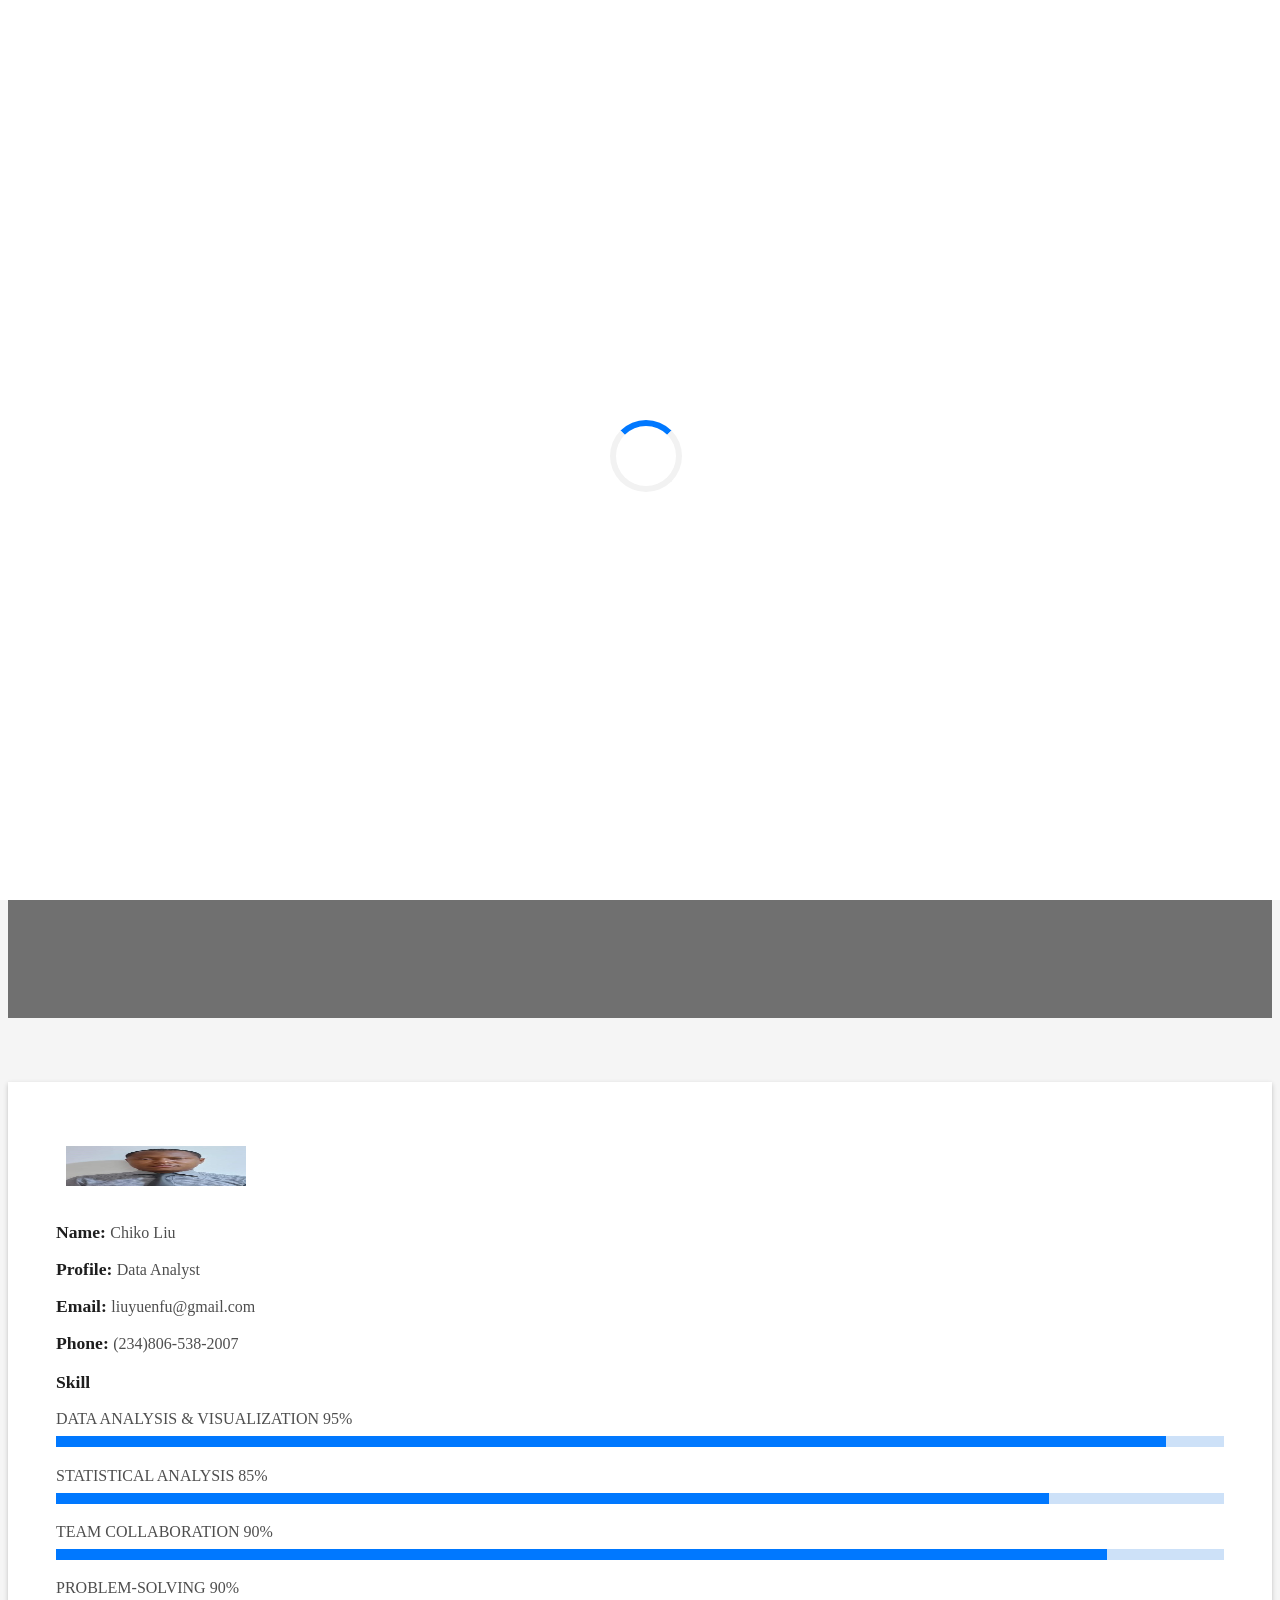
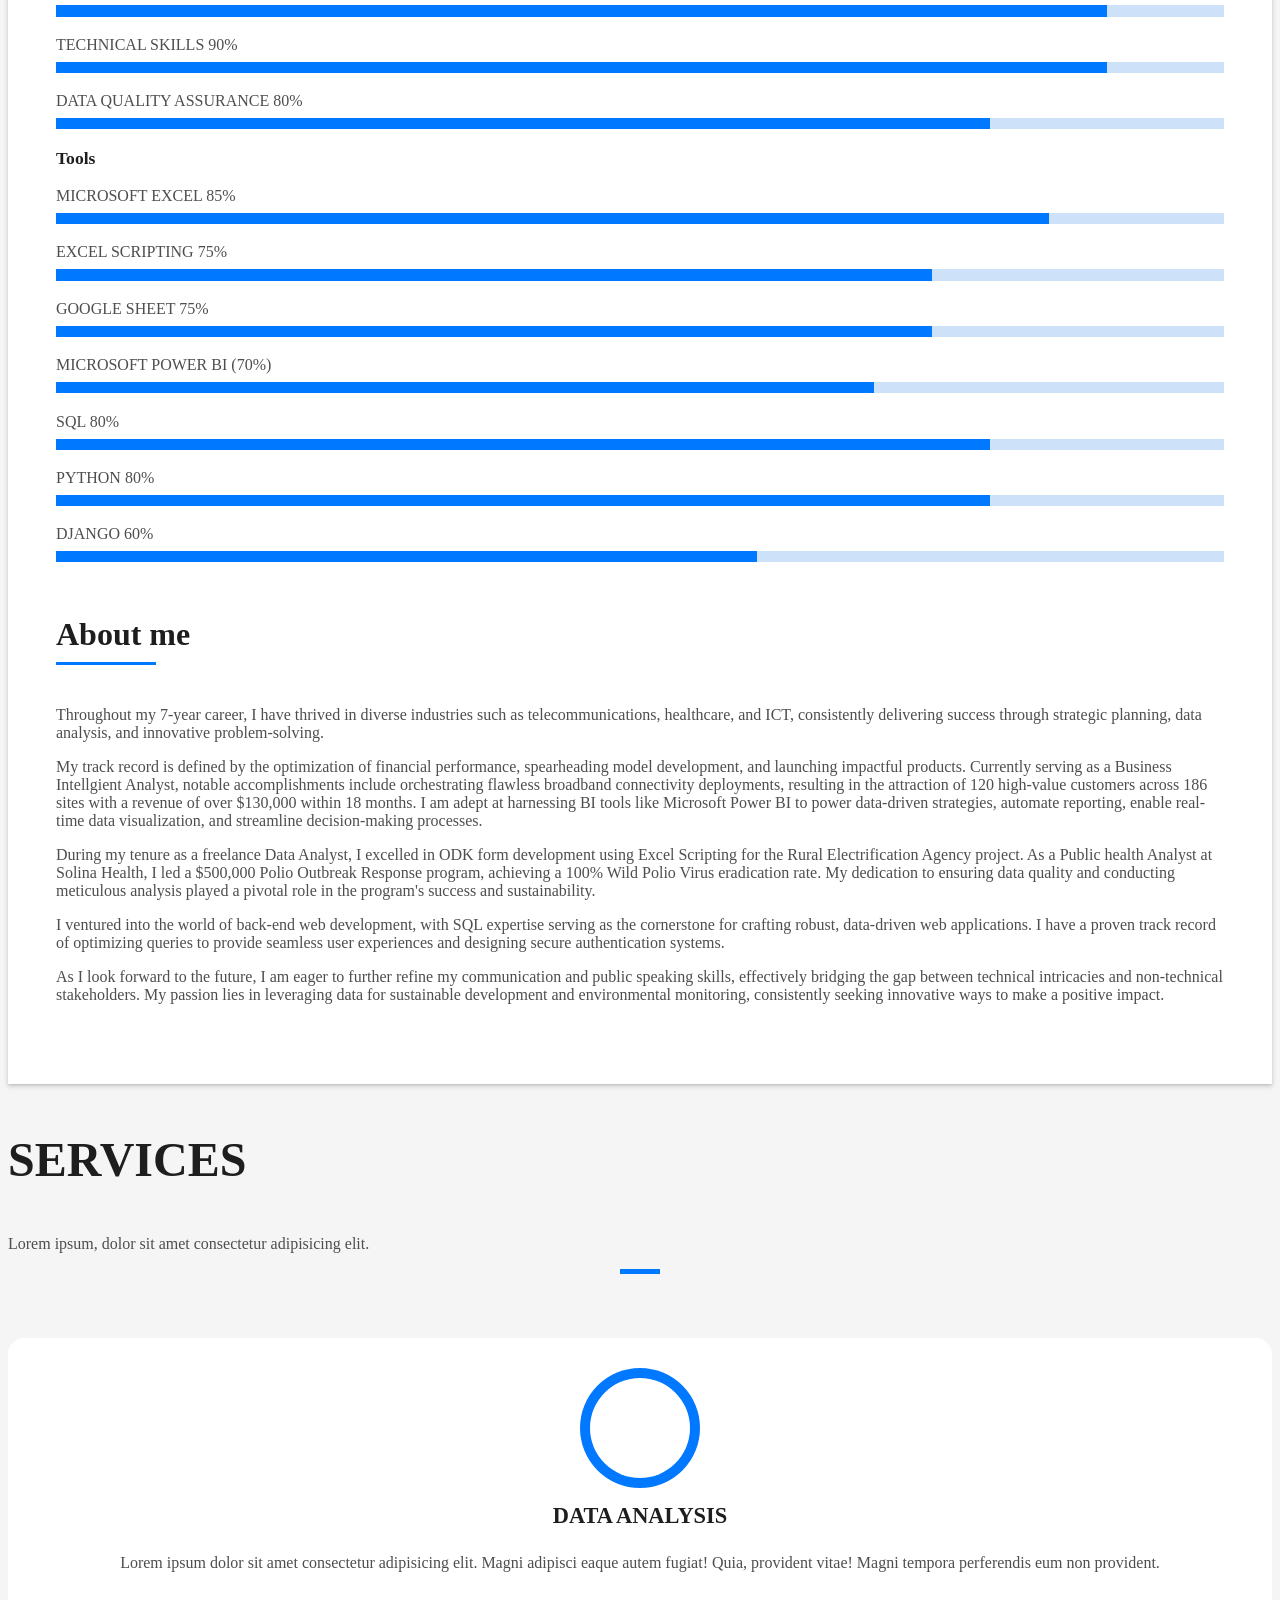
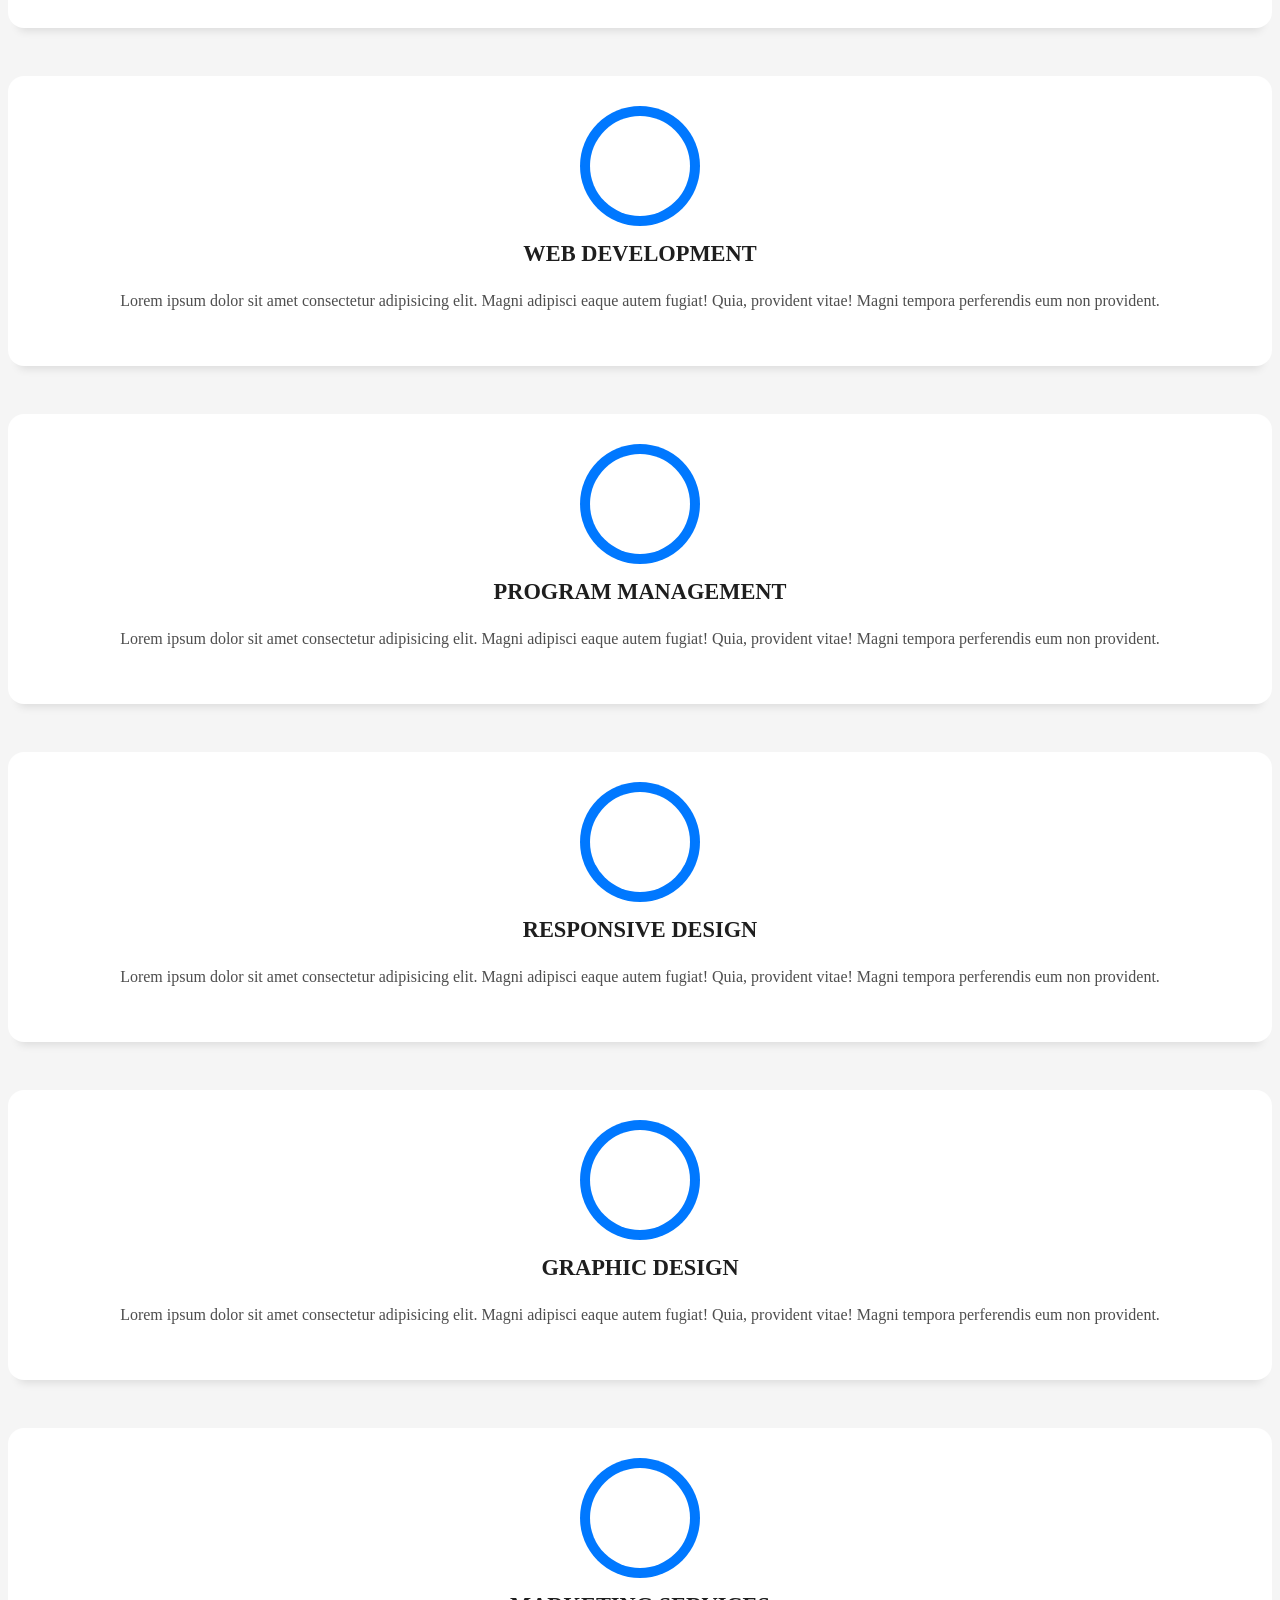
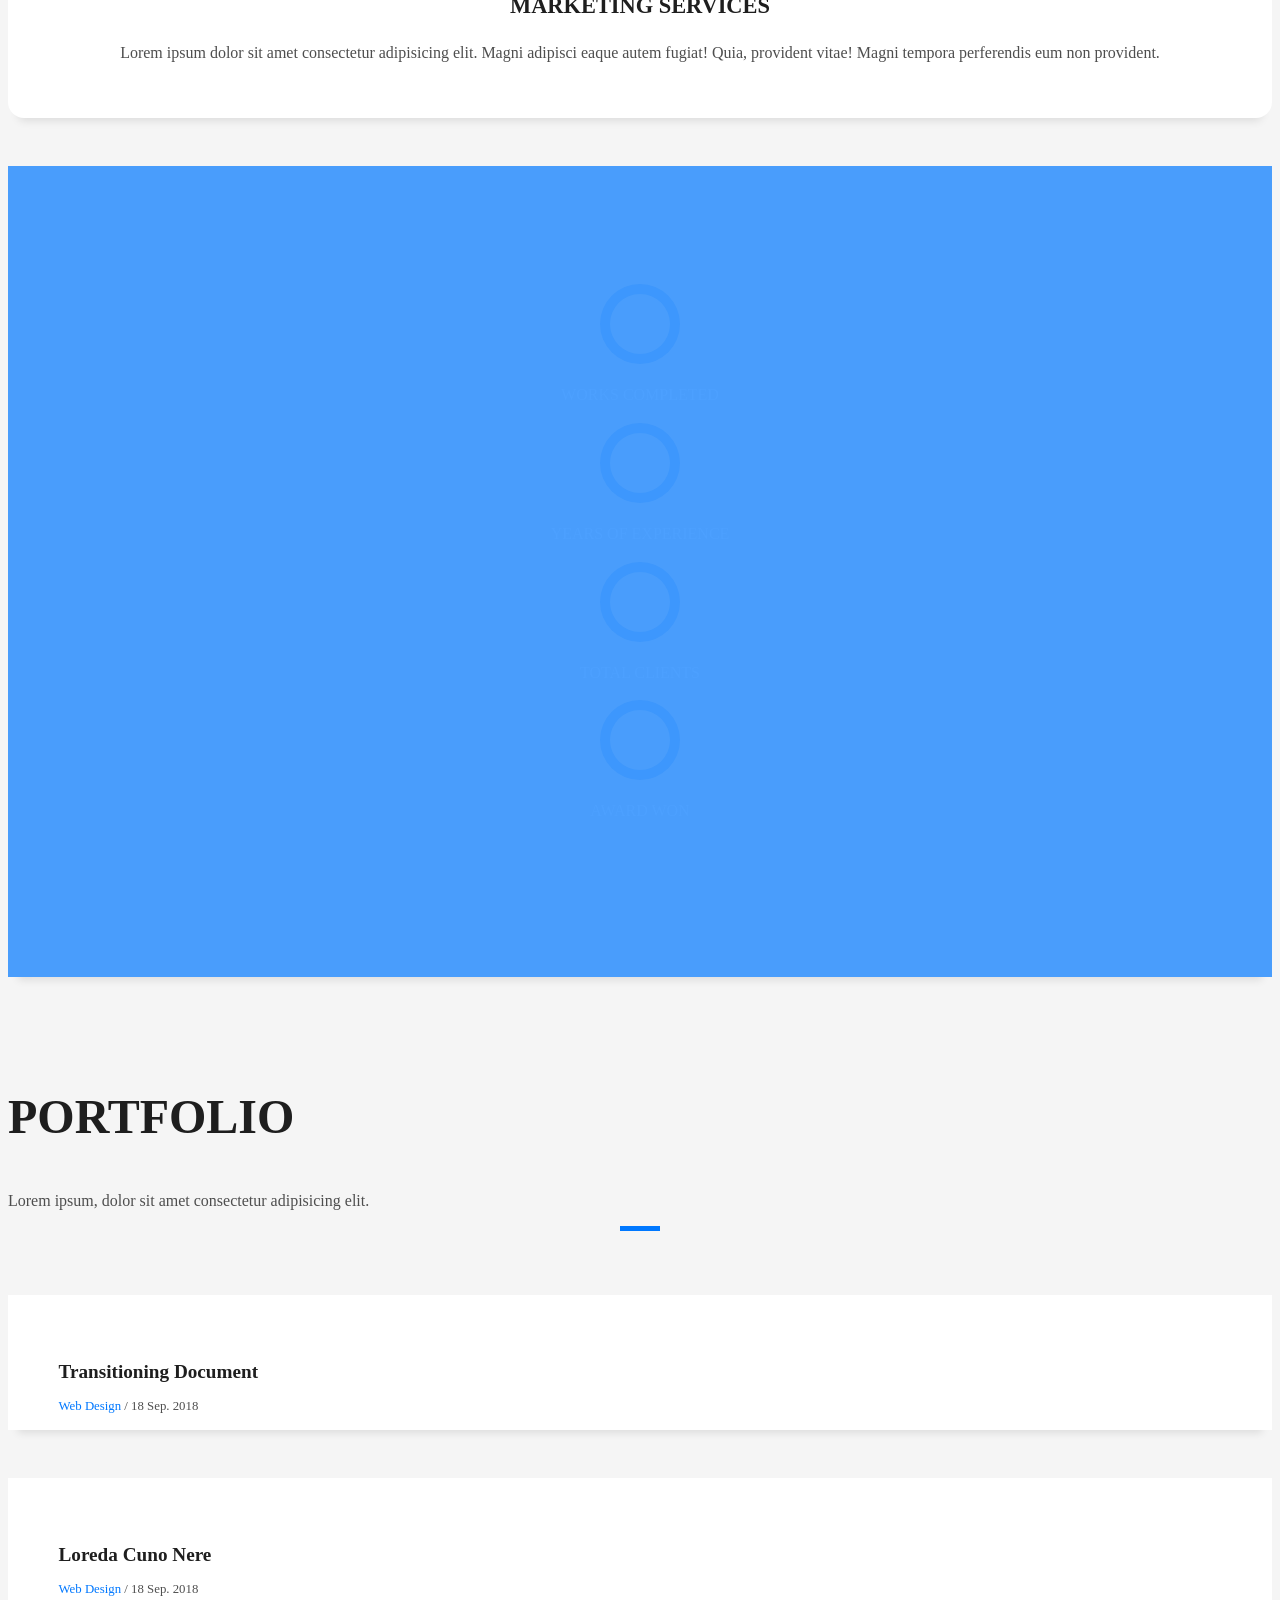
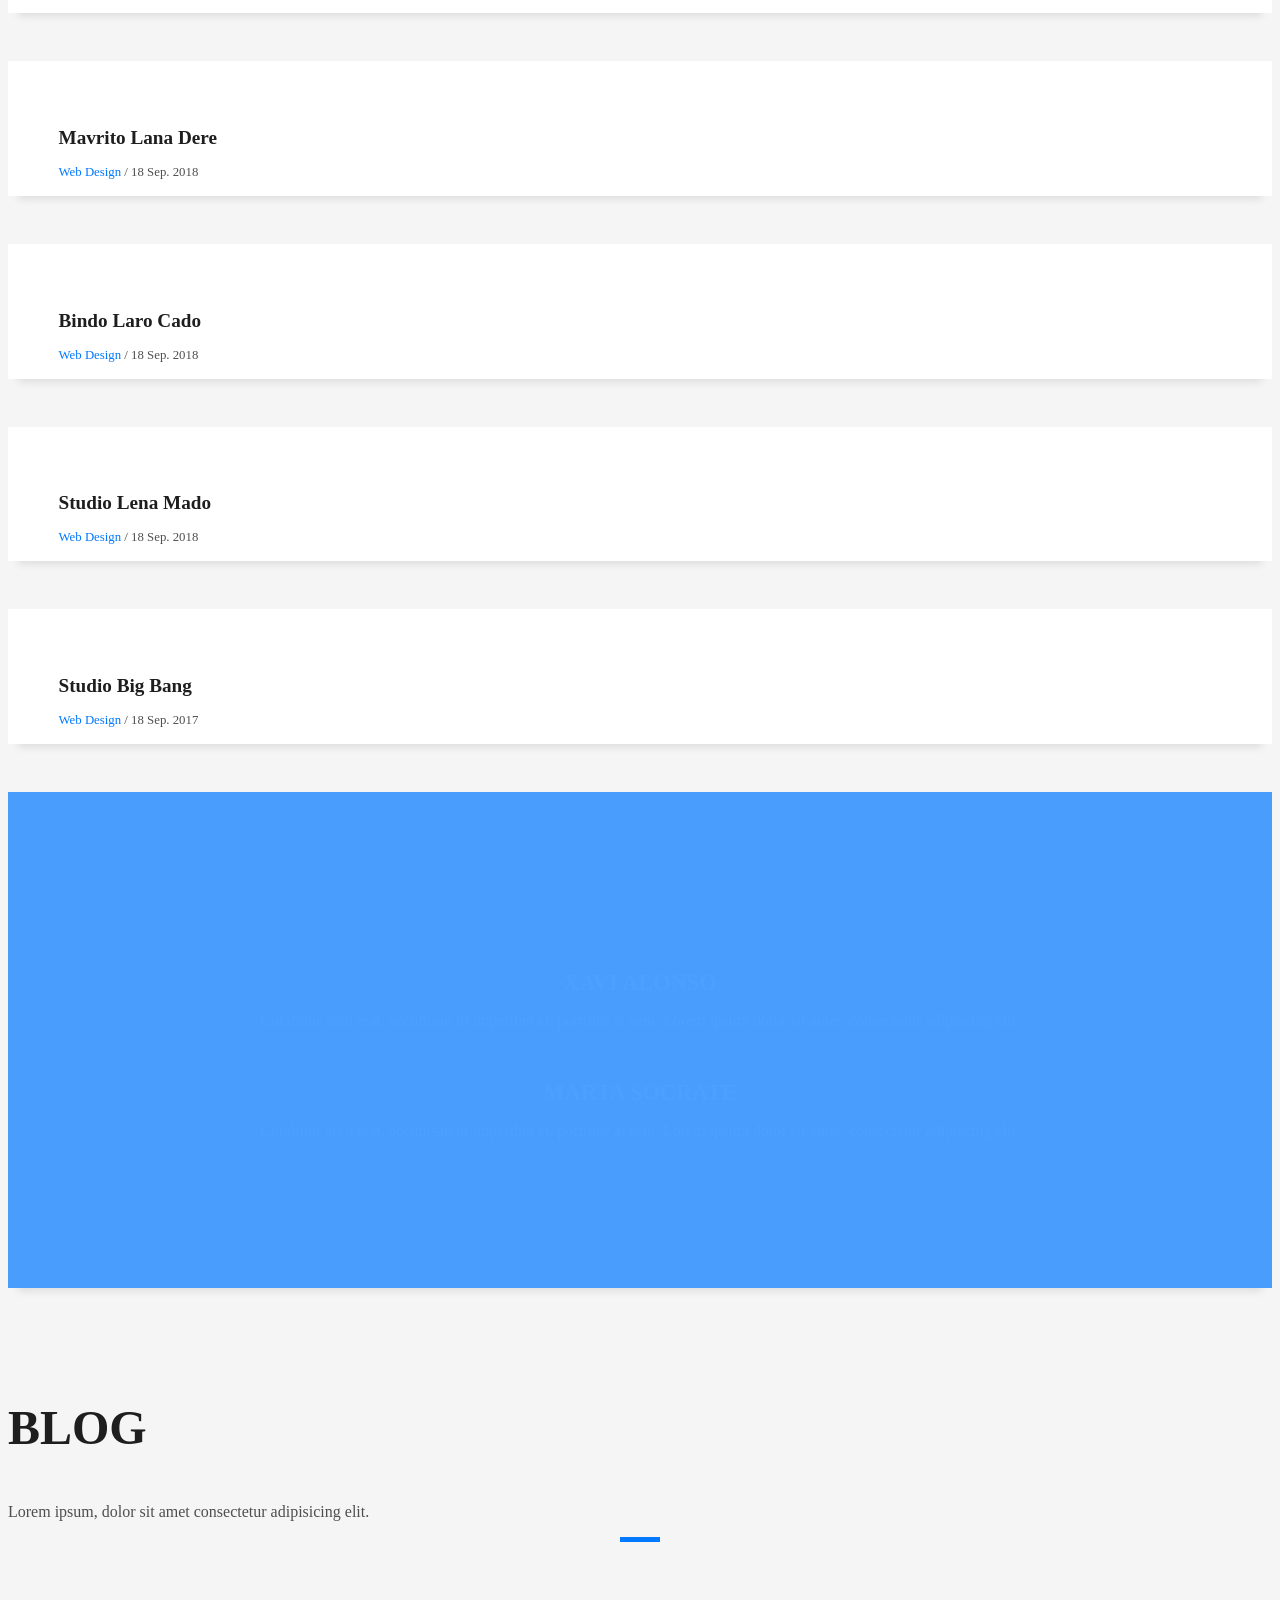
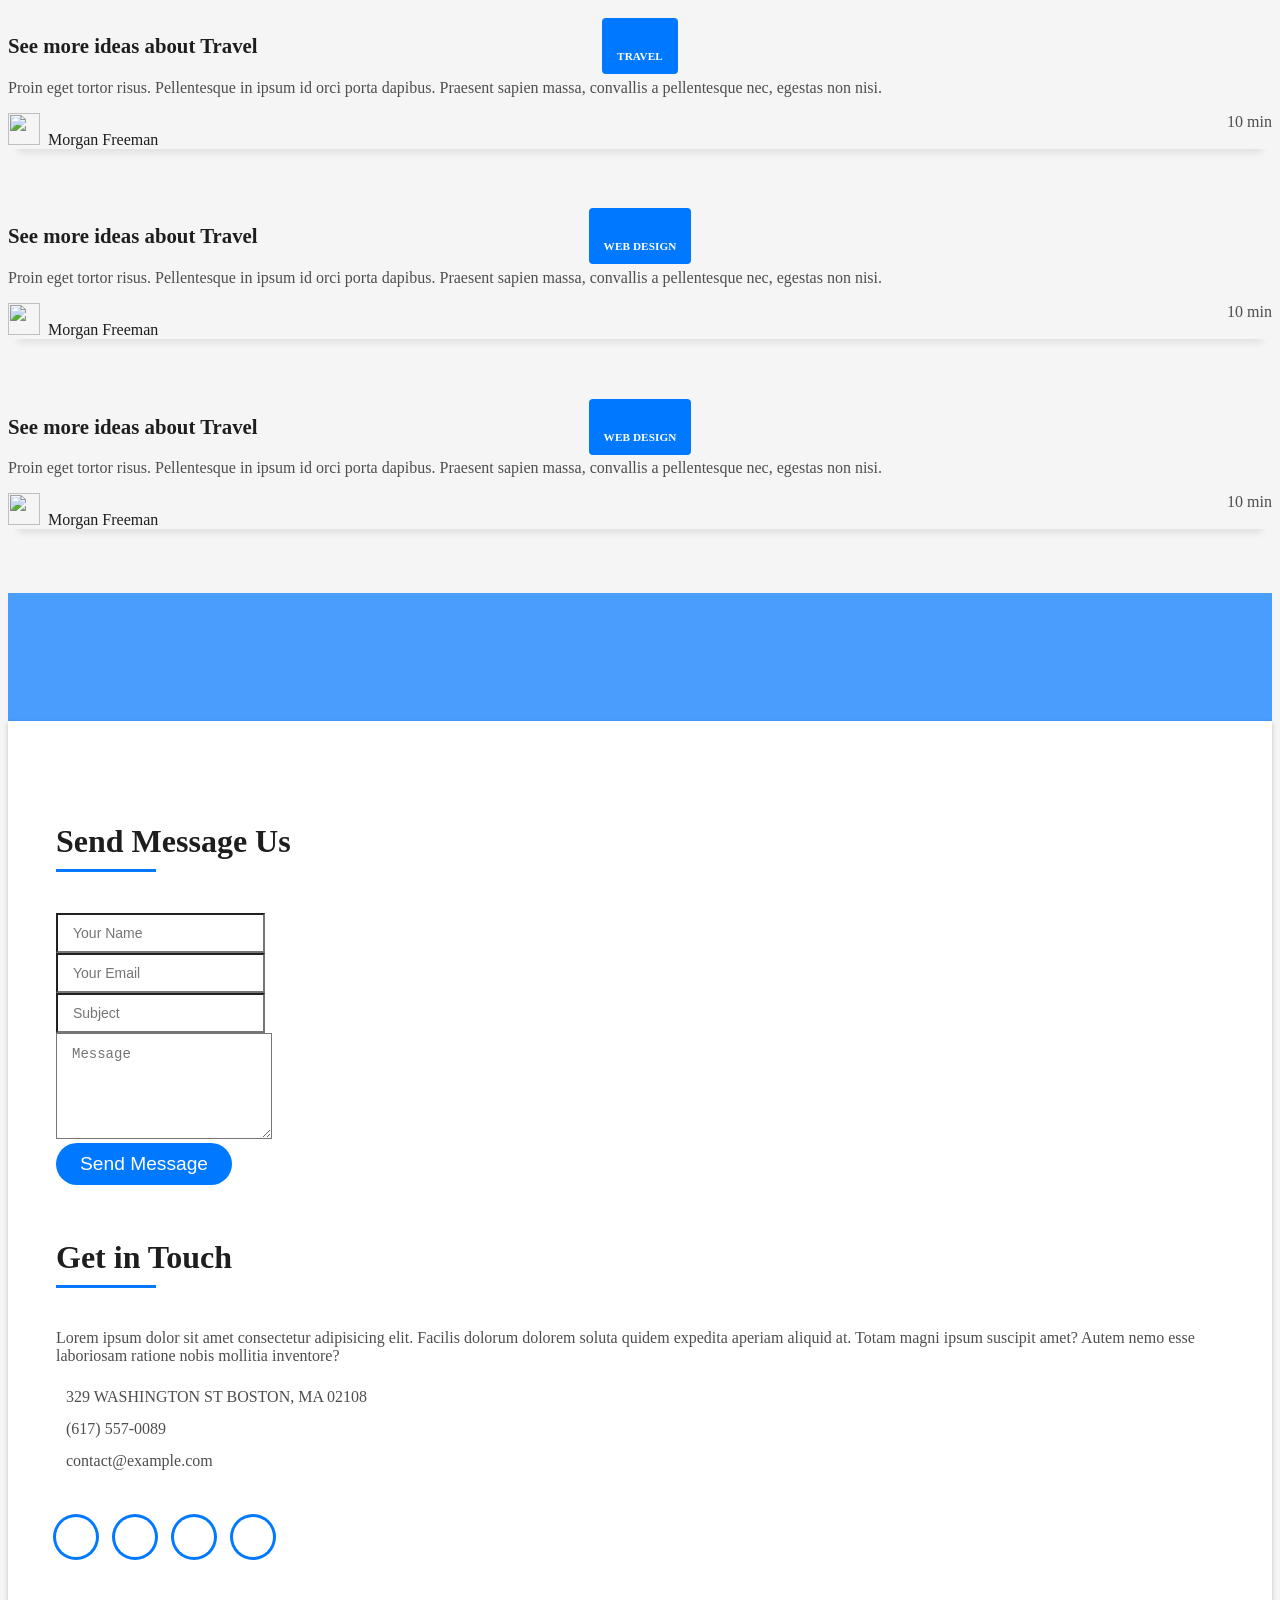
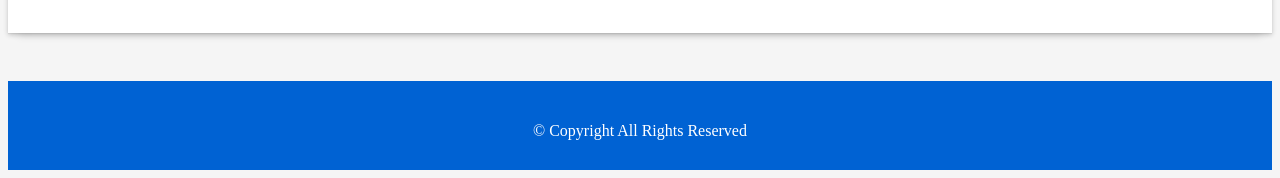
==== index.html @ 65d9cd22 "added my backgroudn photo" ====
<!DOCTYPE html>
<html lang="en">

<head>
  <meta charset="utf-8">
  <meta content="width=device-width, initial-scale=1.0" name="viewport">

  <title>My Portfolio</title>
  <meta content="" name="description">
  <meta content="" name="keywords">

  <!-- Favicons -->
  <link href="assets/img/favicon.png" rel="icon">
  <link href="assets/img/apple-touch-icon.png" rel="apple-touch-icon">

  <!-- Vendor CSS Files -->
  <link href="assets/vendor/bootstrap/css/bootstrap.min.css" rel="stylesheet">
  <link href="assets/vendor/bootstrap-icons/bootstrap-icons.css" rel="stylesheet">
  <link href="assets/vendor/glightbox/css/glightbox.min.css" rel="stylesheet">
  <link href="assets/vendor/swiper/swiper-bundle.min.css" rel="stylesheet">

  <!-- Template Main CSS File -->
  <link href="assets/css/style.css" rel="stylesheet">

  <!-- =======================================================
  * Template Name: DevFolio
  * Updated: Sep 18 2023 with Bootstrap v5.3.2
  * Template URL: https://bootstrapmade.com/devfolio-bootstrap-portfolio-html-template/
  * Author: BootstrapMade.com
  * License: https://bootstrapmade.com/license/
  ======================================================== -->
</head>

<body>

  <!-- ======= Header ======= -->
  <header id="header" class="fixed-top">
    <div class="container d-flex align-items-center justify-content-between">

      <h1 class="logo"><a href="index.html">My Portfolio</a></h1>
      <!-- Uncomment below if you prefer to use an image logo -->
      <!-- <a href="index.html" class="logo"><img src="assets/img/logo.png" alt="" class="img-fluid"></a>-->

      <nav id="navbar" class="navbar">
        <ul>
          <li><a class="nav-link scrollto active" href="#hero">Home</a></li>
          <li><a class="nav-link scrollto" href="#about">About</a></li>
          <li><a class="nav-link scrollto" href="#services">Services</a></li>
          <li><a class="nav-link scrollto " href="#work">Work</a></li>
          <li><a class="nav-link scrollto " href="#blog">Blog</a></li>
          <!-- <li class="dropdown"><a href="#"><span>Drop Down</span> <i class="bi bi-chevron-down"></i></a>
            <ul>
              <li><a href="#">Drop Down 1</a></li>
              <li class="dropdown"><a href="#"><span>Deep Drop Down</span> <i class="bi bi-chevron-right"></i></a>
                <ul>
                  <li><a href="#">Deep Drop Down 1</a></li>
                  <li><a href="#">Deep Drop Down 2</a></li>
                  <li><a href="#">Deep Drop Down 3</a></li>
                  <li><a href="#">Deep Drop Down 4</a></li>
                  <li><a href="#">Deep Drop Down 5</a></li>
                </ul>
              </li>
              <li><a href="#">Drop Down 2</a></li>
              <li><a href="#">Drop Down 3</a></li>
              <li><a href="#">Drop Down 4</a></li>
            </ul>
          </li> -->
          <li><a class="nav-link scrollto" href="#contact">Contact</a></li>
        </ul>
        <i class="bi bi-list mobile-nav-toggle"></i>
      </nav><!-- .navbar -->

    </div>
  </header><!-- End Header -->

  <!-- ======= Hero Section ======= -->
  <div id="hero" class="hero route bg-image" style="background-image: url(assets/img/liu.png)">
    <div class="overlay-itro"></div>
    <div class="hero-content display-table">
      <div class="table-cell">
        <div class="container">
          <!--<p class="display-6 color-d">Hello, world!</p>-->
          <h1 class="hero-title mb-4">I am Chiko Liu Abdulsamad</h1>
          <p class="hero-subtitle"><span class="typed" data-typed-items="Data Analyst, Developer, Freelancer"></span></p>
          <!-- <p class="pt-3"><a class="btn btn-primary btn js-scroll px-4" href="#about" role="button">Learn More</a></p> -->
        </div>
      </div>
    </div>
  </div><!-- End Hero Section -->

  <main id="main">

    <!-- ======= About Section ======= -->
    <section id="about" class="about-mf sect-pt4 route">
      <div class="container">
        <div class="row">
          <div class="col-sm-12">
            <div class="box-shadow-full">
              <div class="row">
                <div class="col-md-6">
                  <div class="row">
                    <div class="col-sm-6 col-md-5">
                      <div class="about-img">
                        <img src="assets/img/passport.jpg" class="img-fluid rounded b-shadow-a" alt="" width="180" height="40">
                      </div>
                    </div>
                    <div class="col-sm-6 col-md-7">
                      <div class="about-info">
                        <p><span class="title-s">Name: </span> <span>Chiko Liu</span></p>
                        <p><span class="title-s">Profile: </span> <span>Data Analyst</span></p>
                        <p><span class="title-s">Email: </span> <span>liuyuenfu@gmail.com</span></p>
                        <p><span class="title-s">Phone: </span> <span>(234)806-538-2007</span></p>
                      </div>
                    </div>
                  </div>
                  <div class="skill-mf">
                    <p class="title-s">Skill</p>
                    <span>DATA ANALYSIS & VISUALIZATION</span> <span class="pull-right">95%</span>
                    <div class="progress">
                      <div class="progress-bar" role="progressbar" style="width: 95%;" aria-valuenow="85" aria-valuemin="0" aria-valuemax="100"></div>
                    </div>
                    <span>STATISTICAL ANALYSIS</span> <span class="pull-right">85%</span>
                    <div class="progress">
                      <div class="progress-bar" role="progressbar" style="width: 85%;" aria-valuenow="85" aria-valuemin="0" aria-valuemax="100"></div>
                    </div>
                    <span>TEAM COLLABORATION</span> <span class="pull-right">90%</span>
                    <div class="progress">
                      <div class="progress-bar" role="progressbar" style="width: 90%;" aria-valuenow="85" aria-valuemin="0" aria-valuemax="100"></div>
                    </div>
                    <span>PROBLEM-SOLVING</span> <span class="pull-right">90%</span>
                    <div class="progress">
                      <div class="progress-bar" role="progressbar" style="width: 90%;" aria-valuenow="85" aria-valuemin="0" aria-valuemax="100"></div>
                    </div>
                    <span>TECHNICAL SKILLS</span> <span class="pull-right">90%</span>
                    <div class="progress">
                      <div class="progress-bar" role="progressbar" style="width: 90%" aria-valuenow="75" aria-valuemin="0" aria-valuemax="100"></div>
                    </div>
                    <span>DATA QUALITY ASSURANCE</span> <span class="pull-right">80%</span>
                    <div class="progress">
                      <div class="progress-bar" role="progressbar" style="width: 80%" aria-valuenow="50" aria-valuemin="0" aria-valuemax="100"></div>
                    </div>
                  </div>
                  <div class="skill-mf">
                    <p class="title-s">Tools</p>
                    <span>MICROSOFT EXCEL</span> <span class="pull-right">85%</span>
                    <div class="progress">
                      <div class="progress-bar" role="progressbar" style="width: 85%;" aria-valuenow="85" aria-valuemin="0" aria-valuemax="100"></div>
                    </div>
                    <span>EXCEL SCRIPTING</span> <span class="pull-right">75%</span>
                    <div class="progress">
                      <div class="progress-bar" role="progressbar" style="width: 75%" aria-valuenow="75" aria-valuemin="0" aria-valuemax="100"></div>
                    </div>
                    <span>GOOGLE SHEET</span> <span class="pull-right">75%</span>
                    <div class="progress">
                      <div class="progress-bar" role="progressbar" style="width: 75%" aria-valuenow="75" aria-valuemin="0" aria-valuemax="100"></div>
                    </div>
                    <span>MICROSOFT POWER BI</span> <span class="pull-right">(70%)</span>
                    <div class="progress">
                      <div class="progress-bar" role="progressbar" style="width: 70%;" aria-valuenow="85" aria-valuemin="0" aria-valuemax="100"></div>
                    </div>
                    <span>SQL</span> <span class="pull-right">80%</span>
                    <div class="progress">
                      <div class="progress-bar" role="progressbar" style="width: 80%;" aria-valuenow="85" aria-valuemin="0" aria-valuemax="100"></div>
                    </div>
                    <span>PYTHON</span> <span class="pull-right">80%</span>
                    <div class="progress">
                      <div class="progress-bar" role="progressbar" style="width: 80%;" aria-valuenow="85" aria-valuemin="0" aria-valuemax="100"></div>
                    </div>
                    <span>DJANGO</span> <span class="pull-right">60%</span>
                    <div class="progress">
                      <div class="progress-bar" role="progressbar" style="width: 60%" aria-valuenow="50" aria-valuemin="0" aria-valuemax="100"></div>
                    </div>
                  </div>
                </div>
                <div class="col-md-6">
                  <div class="about-me pt-4 pt-md-0">
                    <div class="title-box-2">
                      <h5 class="title-left">
                        About me
                      </h5>
                    </div>
                    <p class="lead">
                     Throughout my 7-year career, I have thrived in diverse industries such as telecommunications, healthcare, and 
                     ICT, consistently delivering success through strategic planning, data analysis, and innovative problem-solving.
                    </p>
                    <p class="lead">
                      My track record is defined by the optimization of financial performance, spearheading model development, 
                      and launching impactful products. Currently serving as a Business Intellgient Analyst, notable accomplishments include orchestrating flawless broadband connectivity deployments, 
                      resulting in the attraction of 120 high-value customers across 186 sites with a revenue of over $130,000 within 18 months.
                      I am adept at harnessing BI tools like Microsoft Power BI to power data-driven strategies, 
                      automate reporting, enable real-time data visualization, and streamline decision-making processes.
                    </p>
                    <p class="lead">
                      During my tenure as a freelance Data Analyst, I excelled in ODK form development using Excel Scripting for the Rural Electrification Agency project. 
                     As a Public health Analyst at Solina Health, I led a $500,000 Polio Outbreak Response program, achieving a 100% Wild Polio Virus eradication rate.
                      My dedication to ensuring data quality and conducting meticulous analysis played a pivotal role in the program's success and sustainability.
                      
                    <p class="lead">
                      I ventured into the world of back-end web development, with SQL expertise serving as the cornerstone for crafting robust, 
                      data-driven web applications. I have a proven track record of optimizing queries to provide 
                      seamless user experiences and designing secure authentication systems.
                    </p>
                    
                    <p class="lead">
                    As I look forward to the future, I am eager to further refine my communication 
                    and public speaking skills, effectively bridging the gap between technical intricacies and non-technical stakeholders. 
                    My passion lies in leveraging data for sustainable development and environmental monitoring, consistently seeking 
                    innovative ways to make a positive impact.
                  </p>
                    </p>
                  </div>
                </div>
              </div>
            </div>
          </div>
        </div>
      </div>
    </section><!-- End About Section -->

    <!-- ======= Services Section ======= -->
    <section id="services" class="services-mf pt-5 route">
      <div class="container">
        <div class="row">
          <div class="col-sm-12">
            <div class="title-box text-center">
              <h3 class="title-a">
                Services
              </h3>
              <p class="subtitle-a">
                Lorem ipsum, dolor sit amet consectetur adipisicing elit.
              </p>
              <div class="line-mf"></div>
            </div>
          </div>
        </div>
        <div class="row">
          <div class="col-md-4">
            <div class="service-box">
              <div class="service-ico">
                <span class="ico-circle"><i class="bi bi-briefcase"></i></span>
              </div>
              <div class="service-content">
                <h2 class="s-title">Data Analysis</h2>
                <p class="s-description text-center">
                  Lorem ipsum dolor sit amet consectetur adipisicing elit. Magni adipisci eaque autem fugiat! Quia,
                  provident vitae! Magni
                  tempora perferendis eum non provident.
                </p>
              </div>
            </div>
          </div>
          <div class="col-md-4">
            <div class="service-box">
              <div class="service-ico">
                <span class="ico-circle"><i class="bi bi-card-checklist"></i></span>
              </div>
              <div class="service-content">
                <h2 class="s-title">Web Development</h2>
                <p class="s-description text-center">
                  Lorem ipsum dolor sit amet consectetur adipisicing elit. Magni adipisci eaque autem fugiat! Quia,
                  provident vitae! Magni
                  tempora perferendis eum non provident.
                </p>
              </div>
            </div>
          </div>
          <div class="col-md-4">
            <div class="service-box">
              <div class="service-ico">
                <span class="ico-circle"><i class="bi bi-bar-chart"></i></span>
              </div>
              <div class="service-content">
                <h2 class="s-title">Program Management</h2>
                <p class="s-description text-center">
                  Lorem ipsum dolor sit amet consectetur adipisicing elit. Magni adipisci eaque autem fugiat! Quia,
                  provident vitae! Magni
                  tempora perferendis eum non provident.
                </p>
              </div>
            </div>
          </div>
          <div class="col-md-4">
            <div class="service-box">
              <div class="service-ico">
                <span class="ico-circle"><i class="bi bi-binoculars"></i></span>
              </div>
              <div class="service-content">
                <h2 class="s-title">Responsive Design</h2>
                <p class="s-description text-center">
                  Lorem ipsum dolor sit amet consectetur adipisicing elit. Magni adipisci eaque autem fugiat! Quia,
                  provident vitae! Magni
                  tempora perferendis eum non provident.
                </p>
              </div>
            </div>
          </div>
          <div class="col-md-4">
            <div class="service-box">
              <div class="service-ico">
                <span class="ico-circle"><i class="bi bi-brightness-high"></i></span>
              </div>
              <div class="service-content">
                <h2 class="s-title">Graphic Design</h2>
                <p class="s-description text-center">
                  Lorem ipsum dolor sit amet consectetur adipisicing elit. Magni adipisci eaque autem fugiat! Quia,
                  provident vitae! Magni
                  tempora perferendis eum non provident.
                </p>
              </div>
            </div>
          </div>
          <div class="col-md-4">
            <div class="service-box">
              <div class="service-ico">
                <span class="ico-circle"><i class="bi bi-calendar4-week"></i></span>
              </div>
              <div class="service-content">
                <h2 class="s-title">Marketing Services</h2>
                <p class="s-description text-center">
                  Lorem ipsum dolor sit amet consectetur adipisicing elit. Magni adipisci eaque autem fugiat! Quia,
                  provident vitae! Magni
                  tempora perferendis eum non provident.
                </p>
              </div>
            </div>
          </div>
        </div>
      </div>
    </section><!-- End Services Section -->

    <!-- ======= Counter Section ======= -->
    <div class="section-counter paralax-mf bg-image" style="background-image: url(assets/img/counters-bg.jpg)">
      <div class="overlay-mf"></div>
      <div class="container position-relative">
        <div class="row">
          <div class="col-sm-3 col-lg-3">
            <div class="counter-box counter-box pt-4 pt-md-0">
              <div class="counter-ico">
                <span class="ico-circle"><i class="bi bi-check"></i></span>
              </div>
              <div class="counter-num">
                <p data-purecounter-start="0" data-purecounter-end="50" data-purecounter-duration="1" class="counter purecounter"></p>
                <span class="counter-text">WORKS COMPLETED</span>
              </div>
            </div>
          </div>
          <div class="col-sm-3 col-lg-3">
            <div class="counter-box pt-4 pt-md-0">
              <div class="counter-ico">
                <span class="ico-circle"><i class="bi bi-journal-richtext"></i></span>
              </div>
              <div class="counter-num">
                <p data-purecounter-start="0" data-purecounter-end="7" data-purecounter-duration="1" class="counter purecounter"></p>
                <span class="counter-text">YEARS OF EXPERIENCE</span>
              </div>
            </div>
          </div>
          <div class="col-sm-3 col-lg-3">
            <div class="counter-box pt-4 pt-md-0">
              <div class="counter-ico">
                <span class="ico-circle"><i class="bi bi-people"></i></span>
              </div>
              <div class="counter-num">
                <p data-purecounter-start="0" data-purecounter-end="10" data-purecounter-duration="1" class="counter purecounter"></p>
                <span class="counter-text">TOTAL CLIENTS</span>
              </div>
            </div>
          </div>
          <div class="col-sm-3 col-lg-3">
            <div class="counter-box pt-4 pt-md-0">
              <div class="counter-ico">
                <span class="ico-circle"><i class="bi bi-award"></i></span>
              </div>
              <div class="counter-num">
                <p data-purecounter-start="0" data-purecounter-end="1" data-purecounter-duration="1" class="counter purecounter"></p>
                <span class="counter-text">AWARD WON</span>
              </div>
            </div>
          </div>
        </div>
      </div>
    </div><!-- End Counter Section -->

    <!-- ======= Portfolio Section ======= -->
    <section id="work" class="portfolio-mf sect-pt4 route">
      <div class="container">
        <div class="row">
          <div class="col-sm-12">
            <div class="title-box text-center">
              <h3 class="title-a">
                Portfolio
              </h3>
              <p class="subtitle-a">
                Lorem ipsum, dolor sit amet consectetur adipisicing elit.
              </p>
              <div class="line-mf"></div>
            </div>
          </div>
        </div>
        <div class="row">
          <div class="col-md-4">
            <div class="work-box">
              <a href="assets/img/work-1.jpg" data-gallery="portfolioGallery" class="portfolio-lightbox">
                <div class="work-img">
                  <img src="assets/img/work-1.jpg" alt="" class="img-fluid">
                </div>
              </a>
              <div class="work-content">
                <div class="row">
                  <div class="col-sm-8">
                    <h2 class="w-title">Transitioning Document</h2>
                    <div class="w-more">
                      <span class="w-ctegory">Web Design</span> / <span class="w-date">18 Sep. 2018</span>
                    </div>
                  </div>
                  <div class="col-sm-4">
                    <div class="w-like">
                      <a href="portfolio-details.html"> <span class="bi bi-plus-circle"></span></a>
                    </div>
                  </div>
                </div>
              </div>
            </div>
          </div>
          <div class="col-md-4">
            <div class="work-box">
              <a href="assets/img/work-2.jpg" data-gallery="portfolioGallery" class="portfolio-lightbox">
                <div class="work-img">
                  <img src="assets/img/work-2.jpg" alt="" class="img-fluid">
                </div>
              </a>
              <div class="work-content">
                <div class="row">
                  <div class="col-sm-8">
                    <h2 class="w-title">Loreda Cuno Nere</h2>
                    <div class="w-more">
                      <span class="w-ctegory">Web Design</span> / <span class="w-date">18 Sep. 2018</span>
                    </div>
                  </div>
                  <div class="col-sm-4">
                    <div class="w-like">
                      <a href="portfolio-details.html"> <span class="bi bi-plus-circle"></span></a>
                    </div>
                  </div>
                </div>
              </div>
            </div>
          </div>
          <div class="col-md-4">
            <div class="work-box">
              <a href="assets/img/work-3.jpg" data-gallery="portfolioGallery" class="portfolio-lightbox">
                <div class="work-img">
                  <img src="assets/img/work-3.jpg" alt="" class="img-fluid">
                </div>
              </a>
              <div class="work-content">
                <div class="row">
                  <div class="col-sm-8">
                    <h2 class="w-title">Mavrito Lana Dere</h2>
                    <div class="w-more">
                      <span class="w-ctegory">Web Design</span> / <span class="w-date">18 Sep. 2018</span>
                    </div>
                  </div>
                  <div class="col-sm-4">
                    <div class="w-like">
                      <a href="portfolio-details.html"> <span class="bi bi-plus-circle"></span></a>
                    </div>
                  </div>
                </div>
              </div>
            </div>
          </div>
          <div class="col-md-4">
            <div class="work-box">
              <a href="assets/img/work-4.jpg" data-gallery="portfolioGallery" class="portfolio-lightbox">
                <div class="work-img">
                  <img src="assets/img/work-4.jpg" alt="" class="img-fluid">
                </div>
              </a>
              <div class="work-content">
                <div class="row">
                  <div class="col-sm-8">
                    <h2 class="w-title">Bindo Laro Cado</h2>
                    <div class="w-more">
                      <span class="w-ctegory">Web Design</span> / <span class="w-date">18 Sep. 2018</span>
                    </div>
                  </div>
                  <div class="col-sm-4">
                    <div class="w-like">
                      <a href="portfolio-details.html"> <span class="bi bi-plus-circle"></span></a>
                    </div>
                  </div>
                </div>
              </div>
            </div>
          </div>
          <div class="col-md-4">
            <div class="work-box">
              <a href="assets/img/work-5.jpg" data-gallery="portfolioGallery" class="portfolio-lightbox">
                <div class="work-img">
                  <img src="assets/img/work-5.jpg" alt="" class="img-fluid">
                </div>
              </a>
              <div class="work-content">
                <div class="row">
                  <div class="col-sm-8">
                    <h2 class="w-title">Studio Lena Mado</h2>
                    <div class="w-more">
                      <span class="w-ctegory">Web Design</span> / <span class="w-date">18 Sep. 2018</span>
                    </div>
                  </div>
                  <div class="col-sm-4">
                    <div class="w-like">
                      <a href="portfolio-details.html"> <span class="bi bi-plus-circle"></span></a>
                    </div>
                  </div>
                </div>
              </div>
            </div>
          </div>
          <div class="col-md-4">
            <div class="work-box">
              <a href="assets/img/work-6.jpg" data-gallery="portfolioGallery" class="portfolio-lightbox">
                <div class="work-img">
                  <img src="assets/img/work-6.jpg" alt="" class="img-fluid">
                </div>
              </a>
              <div class="work-content">
                <div class="row">
                  <div class="col-sm-8">
                    <h2 class="w-title">Studio Big Bang</h2>
                    <div class="w-more">
                      <span class="w-ctegory">Web Design</span> / <span class="w-date">18 Sep. 2017</span>
                    </div>
                  </div>
                  <div class="col-sm-4">
                    <div class="w-like">
                      <a href="portfolio-details.html"> <span class="bi bi-plus-circle"></span></a>
                    </div>
                  </div>
                </div>
              </div>
            </div>
          </div>

        </div>
      </div>
    </section><!-- End Portfolio Section -->

    <!-- ======= Testimonials Section ======= -->
    <div class="testimonials paralax-mf bg-image" style="background-image: url(assets/img/overlay-bg.jpg)">
      <div class="overlay-mf"></div>
      <div class="container">
        <div class="row">
          <div class="col-md-12">

            <div class="testimonials-slider swiper" data-aos="fade-up" data-aos-delay="100">
              <div class="swiper-wrapper">

                <div class="swiper-slide">
                  <div class="testimonial-box">
                    <div class="author-test">
                      <img src="assets/img/testimonial-2.jpg" alt="" class="rounded-circle b-shadow-a">
                      <span class="author">Xavi Alonso</span>
                    </div>
                    <div class="content-test">
                      <p class="description lead">
                        Curabitur arcu erat, accumsan id imperdiet et, porttitor at sem. Lorem ipsum dolor sit amet,
                        consectetur adipiscing elit.
                      </p>
                    </div>
                  </div>
                </div><!-- End testimonial item -->

                <div class="swiper-slide">
                  <div class="testimonial-box">
                    <div class="author-test">
                      <img src="assets/img/testimonial-4.jpg" alt="" class="rounded-circle b-shadow-a">
                      <span class="author">Marta Socrate</span>
                    </div>
                    <div class="content-test">
                      <p class="description lead">
                        Curabitur arcu erat, accumsan id imperdiet et, porttitor at sem. Lorem ipsum dolor sit amet,
                        consectetur adipiscing elit.
                      </p>
                    </div>
                  </div>
                </div><!-- End testimonial item -->
              </div>
              <div class="swiper-pagination"></div>
            </div>

            <!-- <div id="testimonial-mf" class="owl-carousel owl-theme">
          
        </div> -->
          </div>
        </div>
      </div>
    </div><!-- End Testimonials Section -->

    <!-- ======= Blog Section ======= -->
    <section id="blog" class="blog-mf sect-pt4 route">
      <div class="container">
        <div class="row">
          <div class="col-sm-12">
            <div class="title-box text-center">
              <h3 class="title-a">
                Blog
              </h3>
              <p class="subtitle-a">
                Lorem ipsum, dolor sit amet consectetur adipisicing elit.
              </p>
              <div class="line-mf"></div>
            </div>
          </div>
        </div>
        <div class="row">
          <div class="col-md-4">
            <div class="card card-blog">
              <div class="card-img">
                <a href="blog-single.html"><img src="assets/img/post-1.jpg" alt="" class="img-fluid"></a>
              </div>
              <div class="card-body">
                <div class="card-category-box">
                  <div class="card-category">
                    <h6 class="category">Travel</h6>
                  </div>
                </div>
                <h3 class="card-title"><a href="blog-single.html">See more ideas about Travel</a></h3>
                <p class="card-description">
                  Proin eget tortor risus. Pellentesque in ipsum id orci porta dapibus. Praesent sapien massa, convallis
                  a pellentesque nec,
                  egestas non nisi.
                </p>
              </div>
              <div class="card-footer">
                <div class="post-author">
                  <a href="#">
                    <img src="assets/img/testimonial-2.jpg" alt="" class="avatar rounded-circle">
                    <span class="author">Morgan Freeman</span>
                  </a>
                </div>
                <div class="post-date">
                  <span class="bi bi-clock"></span> 10 min
                </div>
              </div>
            </div>
          </div>
          <div class="col-md-4">
            <div class="card card-blog">
              <div class="card-img">
                <a href="blog-single.html"><img src="assets/img/post-2.jpg" alt="" class="img-fluid"></a>
              </div>
              <div class="card-body">
                <div class="card-category-box">
                  <div class="card-category">
                    <h6 class="category">Web Design</h6>
                  </div>
                </div>
                <h3 class="card-title"><a href="blog-single.html">See more ideas about Travel</a></h3>
                <p class="card-description">
                  Proin eget tortor risus. Pellentesque in ipsum id orci porta dapibus. Praesent sapien massa, convallis
                  a pellentesque nec,
                  egestas non nisi.
                </p>
              </div>
              <div class="card-footer">
                <div class="post-author">
                  <a href="#">
                    <img src="assets/img/testimonial-2.jpg" alt="" class="avatar rounded-circle">
                    <span class="author">Morgan Freeman</span>
                  </a>
                </div>
                <div class="post-date">
                  <span class="bi bi-clock"></span> 10 min
                </div>
              </div>
            </div>
          </div>
          <div class="col-md-4">
            <div class="card card-blog">
              <div class="card-img">
                <a href="blog-single.html"><img src="assets/img/post-3.jpg" alt="" class="img-fluid"></a>
              </div>
              <div class="card-body">
                <div class="card-category-box">
                  <div class="card-category">
                    <h6 class="category">Web Design</h6>
                  </div>
                </div>
                <h3 class="card-title"><a href="blog-single.html">See more ideas about Travel</a></h3>
                <p class="card-description">
                  Proin eget tortor risus. Pellentesque in ipsum id orci porta dapibus. Praesent sapien massa, convallis
                  a pellentesque nec,
                  egestas non nisi.
                </p>
              </div>
              <div class="card-footer">
                <div class="post-author">
                  <a href="#">
                    <img src="assets/img/testimonial-2.jpg" alt="" class="avatar rounded-circle">
                    <span class="author">Morgan Freeman</span>
                  </a>
                </div>
                <div class="post-date">
                  <span class="bi bi-clock"></span> 10 min
                </div>
              </div>
            </div>
          </div>
        </div>
      </div>
    </section><!-- End Blog Section -->

    <!-- ======= Contact Section ======= -->
    <section id="contact" class="paralax-mf footer-paralax bg-image sect-mt4 route" style="background-image: url(assets/img/overlay-bg.jpg)">
      <div class="overlay-mf"></div>
      <div class="container">
        <div class="row">
          <div class="col-sm-12">
            <div class="contact-mf">
              <div id="contact" class="box-shadow-full">
                <div class="row">
                  <div class="col-md-6">
                    <div class="title-box-2">
                      <h5 class="title-left">
                        Send Message Us
                      </h5>
                    </div>
                    <div>
                      <form action="forms/contact.php" method="post" role="form" class="php-email-form">
                        <div class="row">
                          <div class="col-md-12 mb-3">
                            <div class="form-group">
                              <input type="text" name="name" class="form-control" id="name" placeholder="Your Name" required>
                            </div>
                          </div>
                          <div class="col-md-12 mb-3">
                            <div class="form-group">
                              <input type="email" class="form-control" name="email" id="email" placeholder="Your Email" required>
                            </div>
                          </div>
                          <div class="col-md-12 mb-3">
                            <div class="form-group">
                              <input type="text" class="form-control" name="subject" id="subject" placeholder="Subject" required>
                            </div>
                          </div>
                          <div class="col-md-12">
                            <div class="form-group">
                              <textarea class="form-control" name="message" rows="5" placeholder="Message" required></textarea>
                            </div>
                          </div>
                          <div class="col-md-12 text-center my-3">
                            <div class="loading">Loading</div>
                            <div class="error-message"></div>
                            <div class="sent-message">Your message has been sent. Thank you!</div>
                          </div>
                          <div class="col-md-12 text-center">
                            <button type="submit" class="button button-a button-big button-rouded">Send Message</button>
                          </div>
                        </div>
                      </form>
                    </div>
                  </div>
                  <div class="col-md-6">
                    <div class="title-box-2 pt-4 pt-md-0">
                      <h5 class="title-left">
                        Get in Touch
                      </h5>
                    </div>
                    <div class="more-info">
                      <p class="lead">
                        Lorem ipsum dolor sit amet consectetur adipisicing elit. Facilis dolorum dolorem soluta quidem
                        expedita aperiam aliquid at.
                        Totam magni ipsum suscipit amet? Autem nemo esse laboriosam ratione nobis
                        mollitia inventore?
                      </p>
                      <ul class="list-ico">
                        <li><span class="bi bi-geo-alt"></span> 329 WASHINGTON ST BOSTON, MA 02108</li>
                        <li><span class="bi bi-phone"></span> (617) 557-0089</li>
                        <li><span class="bi bi-envelope"></span> contact@example.com</li>
                      </ul>
                    </div>
                    <div class="socials">
                      <ul>
                        <li><a href=""><span class="ico-circle"><i class="bi bi-facebook"></i></span></a></li>
                        <li><a href=""><span class="ico-circle"><i class="bi bi-instagram"></i></span></a></li>
                        <li><a href=""><span class="ico-circle"><i class="bi bi-twitter"></i></span></a></li>
                        <li><a href=""><span class="ico-circle"><i class="bi bi-linkedin"></i></span></a></li>
                      </ul>
                    </div>
                  </div>
                </div>
              </div>
            </div>
          </div>
        </div>
      </div>
    </section><!-- End Contact Section -->

  </main><!-- End #main -->

  <!-- ======= Footer ======= -->
  <footer>
    <div class="container">
      <div class="row">
        <div class="col-sm-12">
          <div class="copyright-box">
            <p class="copyright">&copy; Copyright All Rights Reserved</p>
            <div class="credits">
              <!--
              All the links in the footer should remain intact.
              You can delete the links only if you purchased the pro version.
              Licensing information: https://bootstrapmade.com/license/
              Purchase the pro version with working PHP/AJAX contact form: https://bootstrapmade.com/buy/?theme=DevFolio
            -->
             
            </div>
          </div>
        </div>
      </div>
    </div>
  </footer><!-- End  Footer -->

  <div id="preloader"></div>
  <a href="#" class="back-to-top d-flex align-items-center justify-content-center"><i class="bi bi-arrow-up-short"></i></a>

  <!-- Vendor JS Files -->
  <script src="assets/vendor/purecounter/purecounter_vanilla.js"></script>
  <script src="assets/vendor/bootstrap/js/bootstrap.bundle.min.js"></script>
  <script src="assets/vendor/glightbox/js/glightbox.min.js"></script>
  <script src="assets/vendor/swiper/swiper-bundle.min.js"></script>
  <script src="assets/vendor/typed.js/typed.umd.js"></script>
  <script src="assets/vendor/php-email-form/validate.js"></script>

  <!-- Template Main JS File -->
  <script src="assets/js/main.js"></script>

</body>

</html>
---- assets/css/style.css ----
/**
* Template Name: DevFolio
* Updated: Sep 18 2023 with Bootstrap v5.3.2
* Template URL: https://bootstrapmade.com/devfolio-bootstrap-portfolio-html-template/
* Author: BootstrapMade.com
* License: https://bootstrapmade.com/license/
*/

/*--------------------------------------------------------------
# General
--------------------------------------------------------------*/
body {
  background-color: #f5f5f5;
  color: #4e4e4e;
}

h1,
h2,
h3,
h4,
h5,
h6 {
  color: #1e1e1e;
}

a {
  color: #1e1e1e;
  text-decoration: none;
  transition: all 0.5s ease-in-out;
}

a:hover {
  color: #0078ff;
  text-decoration: none;
  transition: all 0.5s ease-in-out;
}

.p-r {
  position: relative;
}

.color-a {
  text-decoration: none;
  color: #0078ff;
}

.color-d {
  color: #f5f5f5;
}

.color-text-a {
  text-decoration: none;
  color: #4e4e4e;
}

.box-shadow,
.card-blog,
.work-box,
.service-box,
.paralax-mf {
  box-shadow: 0 13px 8px -10px rgba(0, 0, 0, 0.1);
}

.box-shadow-a,
.button:hover {
  text-decoration: none;
  box-shadow: 0 0 0 4px #cde1f8;
}

.display-5 {
  font-size: 2.5rem;
  font-weight: 300;
  line-height: 1.1;
}

.display-6 {
  font-size: 2rem;
  font-weight: 300;
  line-height: 1.1;
}

.avatar {
  width: 32px;
  height: 32px;
  margin-right: 4px;
  overflow: hidden;
}

.bg-image {
  background-repeat: no-repeat;
  background-attachment: fixed;
  background-size: cover;
  background-position: center center;
}

@media (max-width: 1024px) {
  .bg-image {
    background-attachment: scroll;
  }
}

.overlay-mf {
  background-color: #0078ff;
}

.overlay-mf {
  position: absolute;
  top: 0;
  left: 0px;
  padding: 0;
  height: 100%;
  width: 100%;
  opacity: 0.7;
}

.paralax-mf {
  position: relative;
  padding: 8rem 0;
}

.display-table {
  width: 100%;
  height: 100%;
  display: table;
}

.table-cell {
  display: table-cell;
  vertical-align: middle;
}

/*--/ Sections /--*/
.sect-4 {
  padding: 4rem 0;
}

.sect-pt4 {
  padding-top: 4rem;
}

.sect-mt4 {
  margin-top: 4rem;
}

/*--/ Title s /--*/
.title-s {
  font-weight: 600;
  color: #1e1e1e;
  font-size: 1.1rem;
}

/*--/ Title A /--*/
.title-box {
  margin-bottom: 4rem;
}

.title-a {
  text-decoration: none;
  font-size: 3rem;
  font-weight: bold;
  text-transform: uppercase;
}

.subtitle-a {
  text-decoration: none;
  color: #4e4e4e;
}

.line-mf {
  width: 40px;
  height: 5px;
  background-color: #0078ff;
  margin: 0 auto;
}

/*--/ Title Left /--*/
.title-box-2 {
  margin-bottom: 3rem;
}

.title-left {
  font-size: 2rem;
  position: relative;
}

.title-left:before {
  content: "";
  position: absolute;
  height: 3px;
  background-color: #0078ff;
  width: 100px;
  bottom: -12px;
}

/*------/ Box /------*/
.box-pl2 {
  padding-left: 2rem;
}

.box-shadow-full {
  padding: 3rem 1.25rem;
  position: relative;
  background-color: #fff;
  margin-bottom: 3rem;
  z-index: 2;
  box-shadow: 0 1px 1px 0 rgba(0, 0, 0, 0.06), 0 2px 5px 0 rgba(0, 0, 0, 0.2);
}

@media (min-width: 768px) {
  .box-shadow-full {
    padding: 3rem;
  }
}

/*------/ Socials /------*/
.socials {
  padding: 1.5rem 0;
}

.socials ul li {
  display: inline-block;
}

.socials .ico-circle {
  height: 40px;
  width: 40px;
  font-size: 1.2rem;
  border-radius: 50%;
  line-height: 1.6;
  margin: 0 15px 0 0;
  box-shadow: 0 0 0 3px #0078ff;
  transition: all 500ms ease;
}

.socials .ico-circle:hover {
  background-color: #0078ff;
  color: #fff;
  box-shadow: 0 0 0 3px #cde1f8;
  transition: all 500ms ease;
}

/*------/ Ul resect /------*/
.ul-resect,
.widget-tags ul,
.widget-sidebar .list-sidebar,
.box-comments .list-comments,
.blog-wrapper .post-meta ul,
.list-ico,
.socials ul {
  list-style: none;
  padding-left: 0;
  margin-bottom: 0;
}

.list-ico {
  line-height: 2;
}

.list-ico span {
  color: #0078ff;
  margin-right: 10px;
}

/*------/ Ico Circle /------*/
.ico-circle {
  height: 100px;
  width: 100px;
  font-size: 2rem;
  border-radius: 50%;
  line-height: 1.55;
  margin: 0 auto;
  text-align: center;
  box-shadow: 0 0 0 10px #0078ff;
  display: block;
}

/*------/ Owl Carousel /------*/
.owl-theme .owl-dots {
  text-align: center;
  margin-top: 18px;
}

.owl-theme .owl-dots .owl-dot {
  display: inline-block;
}

.owl-theme .owl-dots .owl-dot span {
  width: 18px;
  height: 7px;
  margin: 5px 5px;
  background: #cde1f8;
  border: 0px solid #cde1f8;
  display: block;
  transition: all 0.6s ease-in-out;
  cursor: pointer;
}

.owl-theme .owl-dots .owl-dot:hover span {
  background-color: #cde1f8;
}

.owl-theme .owl-dots .owl-dot.active span {
  background-color: #1B1B1B;
  width: 25px;
}

/*--/ Scrolltop s /--*/
.scrolltop-mf {
  position: relative;
  display: none;
}

.scrolltop-mf span {
  z-index: 999;
  position: fixed;
  width: 42px;
  height: 42px;
  background-color: #0078ff;
  opacity: 0.7;
  font-size: 1.6rem;
  line-height: 1.5;
  text-align: center;
  color: #fff;
  top: auto;
  left: auto;
  right: 30px;
  bottom: 50px;
  cursor: pointer;
  border-radius: 50%;
}

/*--------------------------------------------------------------
# Back to top button
--------------------------------------------------------------*/
.back-to-top {
  position: fixed;
  visibility: hidden;
  opacity: 0;
  right: 15px;
  bottom: 15px;
  z-index: 996;
  background: #0078ff;
  width: 40px;
  height: 40px;
  border-radius: 50px;
  transition: all 0.4s;
}

.back-to-top i {
  font-size: 28px;
  color: #fff;
  line-height: 0;
}

.back-to-top:hover {
  background: #298eff;
  color: #fff;
}

.back-to-top.active {
  visibility: visible;
  opacity: 1;
}

/*------/ Prelaoder /------*/
#preloader {
  position: fixed;
  top: 0;
  left: 0;
  right: 0;
  bottom: 0;
  z-index: 9999;
  overflow: hidden;
  background: #fff;
}

#preloader:before {
  content: "";
  position: fixed;
  top: calc(50% - 30px);
  left: calc(50% - 30px);
  border: 6px solid #f2f2f2;
  border-top: 6px solid #0078ff;
  border-radius: 50%;
  width: 60px;
  height: 60px;
  animation: animate-preloader 1s linear infinite;
}

@keyframes animate-preloader {
  0% {
    transform: rotate(0deg);
  }

  100% {
    transform: rotate(360deg);
  }
}

/*------/ Button /------*/
.button {
  display: inline-block;
  padding: 0.3rem 0.6rem;
  text-align: center;
  vertical-align: middle;
  -webkit-user-select: none;
  -moz-user-select: none;
  user-select: none;
  font-size: 1rem;
  border-radius: 0.3rem;
  border: 1px solid transparent;
  transition: all 500ms ease;
  cursor: pointer;
}

.button:focus {
  outline: 0;
}

.button:hover {
  background-color: #0062d3;
  color: #fff;
  transition: all 500ms ease;
}

.button-a {
  text-decoration: none;
  background-color: #0078ff;
  color: #fff;
  border-color: #cde1f8;
}

.button-big {
  padding: 0.9rem 2.3rem;
  font-size: 1.2rem;
}

.button-rouded {
  border-radius: 5rem;
}

.btn-lg {
  padding: 0.5rem 1rem;
  font-size: 1.25rem;
  line-height: 1.5;
  border-radius: 0.3rem;
}

/*--------------------------------------------------------------
# Header
--------------------------------------------------------------*/
#header {
  transition: all 0.5s;
  z-index: 997;
  padding: 20px 0;
}

#header .logo {
  font-size: 28px;
  margin: 0;
  padding: 0;
  font-weight: 600;
  letter-spacing: 1px;
}

#header .logo a {
  color: #fff;
}

#header .logo img {
  max-height: 40px;
}

#header.header-scrolled {
  background: rgba(0, 0, 0, 0.9);
  padding: 12px 0;
}

/*--------------------------------------------------------------
# Navigation Menu
--------------------------------------------------------------*/
/**
* Desktop Navigation 
*/
.navbar {
  padding: 0;
}

.navbar ul {
  margin: 0;
  padding: 0;
  display: flex;
  list-style: none;
  align-items: center;
}

.navbar li {
  position: relative;
}

.navbar>ul>li {
  white-space: nowrap;
  padding: 10px 0 10px 30px;
}

.navbar a,
.navbar a:focus {
  display: flex;
  align-items: center;
  justify-content: space-between;
  color: #fff;
  font-size: 16px;
  font-weight: 600;
  padding: 0;
  white-space: nowrap;
  transition: 0.3s;
  letter-spacing: 0.4px;
  position: relative;
  text-transform: uppercase;
}

.navbar a i,
.navbar a:focus i {
  font-size: 12px;
  line-height: 0;
  margin-left: 5px;
}

.navbar>ul>li>a:before {
  content: "";
  position: absolute;
  width: 100%;
  height: 2px;
  bottom: -6px;
  left: 0;
  width: 0;
  background-color: #fff;
  visibility: hidden;
  transition: all 0.3s ease-in-out 0s;
}

.navbar a:hover:before,
.navbar li:hover>a:before,
.navbar .active:before {
  visibility: visible;
  width: 80%;
}

.navbar a:hover,
.navbar .active,
.navbar .active:focus,
.navbar li:hover>a {
  color: #fff;
}

.navbar .dropdown ul {
  display: block;
  position: absolute;
  left: 30px;
  top: calc(100% + 30px);
  margin: 0;
  padding: 10px 0;
  z-index: 99;
  opacity: 0;
  visibility: hidden;
  background: #fff;
  box-shadow: 0px 0px 30px rgba(127, 137, 161, 0.25);
  transition: 0.3s;
}

.navbar .dropdown ul li {
  min-width: 200px;
}

.navbar .dropdown ul a {
  padding: 10px 20px;
  font-size: 14px;
  text-transform: none;
  color: #4e4e4e;
}

.navbar .dropdown ul a i {
  font-size: 12px;
}

.navbar .dropdown ul a:hover,
.navbar .dropdown ul .active:hover,
.navbar .dropdown ul li:hover>a {
  color: #0078ff;
}

.navbar .dropdown:hover>ul {
  opacity: 1;
  top: 100%;
  visibility: visible;
}

.navbar .dropdown .dropdown ul {
  top: 0;
  left: calc(100% - 30px);
  visibility: hidden;
}

.navbar .dropdown .dropdown:hover>ul {
  opacity: 1;
  top: 0;
  left: 100%;
  visibility: visible;
}

@media (max-width: 1366px) {
  .navbar .dropdown .dropdown ul {
    left: -90%;
  }

  .navbar .dropdown .dropdown:hover>ul {
    left: -100%;
  }
}

/**
* Mobile Navigation 
*/
.mobile-nav-toggle {
  color: #fff;
  font-size: 28px;
  cursor: pointer;
  display: none;
  line-height: 0;
  transition: 0.5s;
}

@media (max-width: 991px) {
  .mobile-nav-toggle {
    display: block;
  }

  .navbar ul {
    display: none;
  }
}

.navbar-mobile {
  position: fixed;
  overflow: hidden;
  top: 0;
  right: 0;
  left: 0;
  bottom: 0;
  background: rgba(78, 78, 78, 0.9);
  transition: 0.3s;
  z-index: 999;
}

.navbar-mobile .mobile-nav-toggle {
  position: absolute;
  top: 15px;
  right: 15px;
}

.navbar-mobile ul {
  display: block;
  position: absolute;
  top: 55px;
  right: 15px;
  bottom: 15px;
  left: 15px;
  padding: 10px 0;
  background-color: #fff;
  overflow-y: auto;
  transition: 0.3s;
}

.navbar-mobile>ul>li {
  padding: 0;
}

.navbar-mobile a:hover:before,
.navbar-mobile li:hover>a:before,
.navbar-mobile .active:before {
  visibility: hidden;
}

.navbar-mobile a,
.navbar-mobile a:focus {
  padding: 10px 20px;
  font-size: 15px;
  color: #4e4e4e;
}

.navbar-mobile a:hover,
.navbar-mobile .active,
.navbar-mobile li:hover>a {
  color: #0078ff;
}

.navbar-mobile .getstarted,
.navbar-mobile .getstarted:focus {
  margin: 15px;
}

.navbar-mobile .dropdown ul {
  position: static;
  display: none;
  margin: 10px 20px;
  padding: 10px 0;
  z-index: 99;
  opacity: 1;
  visibility: visible;
  background: #fff;
  box-shadow: 0px 0px 30px rgba(127, 137, 161, 0.25);
}

.navbar-mobile .dropdown ul li {
  min-width: 200px;
}

.navbar-mobile .dropdown ul a {
  padding: 10px 20px;
}

.navbar-mobile .dropdown ul a i {
  font-size: 12px;
}

.navbar-mobile .dropdown ul a:hover,
.navbar-mobile .dropdown ul .active:hover,
.navbar-mobile .dropdown ul li:hover>a {
  color: #0078ff;
}

.navbar-mobile .dropdown>.dropdown-active {
  display: block;
}

/*--------------------------------------------------------------
# Hero Section
--------------------------------------------------------------*/
.hero {
  height: 100vh;
  position: relative;
  color: #fff;
}

.hero .hero-content {
  text-align: center;
  position: absolute;
}

.hero .overlay-itro {
  background-color: rgba(0, 0, 0, 0.6);
  position: absolute;
  top: 0;
  left: 0px;
  padding: 0;
  height: 100%;
  width: 100%;
  opacity: 0.9;
}

.hero .hero-title {
  color: #fff;
  font-weight: 600;
  font-size: 3rem;
}

@media (min-width: 768px) {
  .hero .hero-title {
    font-size: 4.5rem;
  }
}

.hero .hero-subtitle {
  font-size: 1.5rem;
  font-weight: 600;
}

@media (min-width: 768px) {
  .hero .hero-subtitle {
    font-size: 2.5rem;
  }
}

.hero .text-slider-items {
  display: none;
}

.hero-single {
  height: 350px;
}

.hero-single .hero-content {
  margin-top: 30px;
}

.hero-single .hero-title {
  text-transform: uppercase;
  font-size: 3rem;
}

@media (min-width: 768px) {
  .hero-single .hero-title {
    font-size: 3.5rem;
  }
}

.hero-single .breadcrumb {
  background-color: transparent;
  color: #0078ff;
}

.hero-single .breadcrumb .breadcrumb-item:before {
  color: #cde1f8;
}

.hero-single .breadcrumb .breadcrumb-item.active {
  color: #cde1f8;
}

.hero-single .breadcrumb a {
  color: #fff;
}

/*--------------------------------------------------------------
# About
--------------------------------------------------------------*/
.about-mf .box-shadow-full {
  padding-top: 4rem;
  padding-bottom: 4rem;
}

.about-mf .about-img {
  margin-bottom: 2rem;
}

.about-mf .about-img img {
  margin-left: 10px;
}

@media (min-width: 767px) {
  .about-mf .box-pl2 {
    margin-top: 3rem;
    padding-left: 0rem;
  }
}

.skill-mf span {
  color: #4e4e4e;
}

.skill-mf .progress {
  background-color: #cde1f8;
  margin: 0.5rem 0 1.2rem 0;
  border-radius: 0;
  height: 0.7rem;
}

.skill-mf .progress .progress-bar {
  height: 0.7rem;
  background-color: #0078ff;
}

/*--------------------------------------------------------------
# Services
--------------------------------------------------------------*/
.service-box {
  background-color: #fff;
  padding: 2.5rem 1.3rem;
  border-radius: 1rem;
  margin-bottom: 3rem;
  text-align: center;
}

.service-box:hover .ico-circle {
  transition: all 500ms ease;
  color: #fff;
  background-color: #0078ff;
  box-shadow: 0 0 0 10px #cde1f8;
}

.service-box .service-ico {
  margin-bottom: 1rem;
  color: #1e1e1e;
}

.service-box .ico-circle {
  transition: all 500ms ease;
  display: inline-flex;
  align-items: center;
  justify-content: center;
}

.service-box .ico-circle i {
  line-height: 0;
  font-size: 40px;
}

.service-box .s-title {
  font-size: 1.4rem;
  text-transform: uppercase;
  text-align: center;
  padding: 0.4rem 0;
}

.service-box .s-description {
  color: #4e4e4e;
}

/*--------------------------------------------------------------
# Counter
--------------------------------------------------------------*/
.counter-box {
  color: #fff;
  text-align: center;
}

@media (min-width: 577px) {
  .counter-box {
    margin-bottom: 1.8rem;
  }
}

.counter-ico {
  margin-bottom: 1rem;
}

.counter-ico .ico-circle {
  height: 60px;
  width: 60px;
  line-height: 1.5;
  box-shadow: 0 0 0 10px #cde1f8;
}

.counter-num .counter {
  font-size: 2rem;
  margin-bottom: 0;
}

/*--------------------------------------------------------------
# Portfolio
--------------------------------------------------------------*/
.work-box {
  margin-bottom: 3rem;
  -webkit-backface-visibility: hidden;
  backface-visibility: hidden;
  background-color: #fff;
}

.work-box:hover img {
  transform: scale(1.3);
}

.work-img {
  display: block;
  overflow: hidden;
}

.work-img img {
  transition: all 1s;
}

.work-content {
  padding: 2rem 3% 1rem 4%;
}

.work-content .w-more {
  color: #4e4e4e;
  font-size: 0.8rem;
}

.work-content .w-more .w-ctegory {
  color: #0078ff;
}

.work-content .w-like {
  font-size: 2.5rem;
  color: #0078ff;
  float: right;
}

.work-content .w-like a {
  color: #0078ff;
}

.work-content .w-like .num-like {
  font-size: 0.7rem;
}

.w-title {
  font-size: 1.2rem;
}

/*--------------------------------------------------------------
# Portfolio Details
--------------------------------------------------------------*/
.portfolio-details {
  padding-top: 40px;
}

.portfolio-details .portfolio-details-slider img {
  width: 100%;
}

.portfolio-details .portfolio-details-slider .swiper-pagination {
  margin-top: 20px;
  position: relative;
}

.portfolio-details .portfolio-details-slider .swiper-pagination .swiper-pagination-bullet {
  width: 12px;
  height: 12px;
  background-color: #fff;
  opacity: 1;
  border: 1px solid #0078ff;
}

.portfolio-details .portfolio-details-slider .swiper-pagination .swiper-pagination-bullet-active {
  background-color: #0078ff;
}

.portfolio-details .portfolio-info {
  padding: 30px;
  box-shadow: 0px 0 30px rgba(78, 78, 78, 0.08);
}

.portfolio-details .portfolio-info h3 {
  font-size: 22px;
  font-weight: 700;
  margin-bottom: 20px;
  padding-bottom: 20px;
  border-bottom: 1px solid #eee;
}

.portfolio-details .portfolio-info ul {
  list-style: none;
  padding: 0;
  font-size: 15px;
}

.portfolio-details .portfolio-info ul li+li {
  margin-top: 10px;
}

.portfolio-details .portfolio-description {
  padding-top: 30px;
}

.portfolio-details .portfolio-description h2 {
  font-size: 26px;
  font-weight: 700;
  margin-bottom: 20px;
}

.portfolio-details .portfolio-description p {
  padding: 0;
}

/*--------------------------------------------------------------
# Testimonials
--------------------------------------------------------------*/
.testimonial-box {
  color: #fff;
  text-align: center;
}

.testimonial-box .author-test {
  margin-top: 1rem;
}

.testimonial-box .author-test img {
  margin: 0 auto;
}

.testimonial-box .author {
  color: #fff;
  text-transform: uppercase;
  font-weight: 600;
  margin: 1rem 0;
  display: block;
  font-size: 1.4rem;
}

.testimonial-box .comit {
  font-size: 2rem;
  color: #0078ff;
  background-color: #fff;
  width: 52px;
  height: 52px;
  display: block;
  margin: 0 auto;
  border-radius: 50%;
  line-height: 1.6;
}

@media (min-width: 768px) {
  .testimonial-box .description {
    padding: 0 5rem;
  }
}

@media (min-width: 992px) {
  .testimonial-box .description {
    padding: 0 8rem;
  }
}

@media (min-width: 1200px) {
  .testimonial-box .description {
    padding: 0 13rem;
  }
}

.swiper-pagination {
  margin-top: 20px;
  position: relative;
}

.swiper-pagination .swiper-pagination-bullet {
  width: 12px;
  height: 12px;
  background-color: rgba(255, 255, 255, 0.4);
  opacity: 1;
}

.swiper-pagination .swiper-pagination-bullet-active {
  background-color: #fff;
}

/*--------------------------------------------------------------
# Contact
--------------------------------------------------------------*/
.footer-paralax {
  padding: 4rem 0 0 0;
}

.contact-mf {
  margin-top: 4rem;
}

@media (min-width: 767px) {
  .contact-mf .box-pl2 {
    margin-top: 3rem;
    padding-left: 0rem;
  }
}

.php-email-form .error-message {
  display: none;
  color: #fff;
  background: #ed3c0d;
  text-align: center;
  padding: 15px;
  font-weight: 600;
}

.php-email-form .sent-message {
  display: none;
  color: #fff;
  background: #18d26e;
  text-align: center;
  padding: 15px;
  font-weight: 600;
}

.php-email-form .loading {
  display: none;
  background: #fff;
  text-align: center;
  padding: 15px;
}

.php-email-form .loading:before {
  content: "";
  display: inline-block;
  border-radius: 50%;
  width: 24px;
  height: 24px;
  margin: 0 10px -6px 0;
  border: 3px solid #18d26e;
  border-top-color: #eee;
  animation: animate-loading 1s linear infinite;
}

.php-email-form input,
.php-email-form textarea {
  border-radius: 0;
  box-shadow: none;
  font-size: 14px;
}

.php-email-form input:focus,
.php-email-form textarea:focus {
  border-color: #0078ff;
}

.php-email-form input {
  padding: 10px 15px;
}

.php-email-form textarea {
  padding: 12px 15px;
  margin-bottom: 0;
}

.php-email-form button[type=submit] {
  background: #0078ff;
  border: 0;
  padding: 10px 24px;
  color: #fff;
  transition: 0.4s;
}

.php-email-form button[type=submit]:hover {
  background: #3393ff;
}

@keyframes animate-loading {
  0% {
    transform: rotate(0deg);
  }

  100% {
    transform: rotate(360deg);
  }
}

/*--------------------------------------------------------------
# Blog
--------------------------------------------------------------*/
@media (min-width: 767px) {
  .card-blog {
    margin-bottom: 3rem;
  }
}

.card-blog .card-body {
  position: relative;
}

.card-blog .card-category-box {
  position: absolute;
  text-align: center;
  top: -16px;
  left: 15px;
  right: 15px;
  line-height: 25px;
  overflow: hidden;
}

.card-blog .card-category {
  display: inline-block;
  color: #fff;
  padding: 0 15px 5px;
  overflow: hidden;
  background-color: #0078ff;
  border-radius: 4px;
}

.card-blog .card-category .category {
  color: #fff;
  display: inline-block;
  text-transform: uppercase;
  font-size: 0.7rem;
  letter-spacing: 0.1px;
  margin-bottom: 0;
}

.card-blog .card-title {
  font-size: 1.3rem;
  margin-top: 0.6rem;
}

.card-blog .card-description {
  color: #4e4e4e;
}

.card-blog .post-author {
  display: inline-block;
}

.card-blog .post-date {
  color: #4e4e4e;
  display: inline-block;
  float: right;
}

/*--------------------------------------------------------------
# Blog Single
--------------------------------------------------------------*/
.post-box,
.form-comments,
.box-comments,
.widget-sidebar {
  padding: 2rem;
  background-color: #fff;
  margin-bottom: 3rem;
}

@media (min-width: 768px) {

  .post-box,
  .form-comments,
  .box-comments,
  .widget-sidebar {
    padding: 3rem;
  }
}

.blog-wrapper .article-title {
  font-size: 1.5rem;
}

@media (min-width: 768px) {
  .blog-wrapper .article-title {
    font-size: 1.9rem;
  }
}

.blog-wrapper .post-meta {
  margin: 1rem 0;
}

.blog-wrapper .post-meta ul {
  border-left: 4px solid #0078ff;
  margin-top: 1rem;
}

.blog-wrapper .post-meta ul li {
  display: inline-block;
  margin-left: 15px;
}

.blog-wrapper .post-meta ul a {
  color: #0078ff;
}

.blog-wrapper .post-meta ul span {
  color: #1e1e1e;
}

.blog-wrapper .blockquote {
  border-left: 4px solid #0078ff;
  padding: 18px;
  font-style: italic;
}

/*------/ Comments /------*/
.box-comments .list-comments li {
  padding-bottom: 40px;
}

.box-comments .list-comments .comment-avatar {
  display: table-cell;
  vertical-align: top;
}

.box-comments .list-comments .comment-avatar img {
  width: 80px;
  height: 80px;
}

.box-comments .list-comments .comment-author {
  font-size: 1.3rem;
}

@media (min-width: 768px) {
  .box-comments .list-comments .comment-author {
    font-size: 1.5rem;
  }
}

.box-comments .list-comments .comment-details {
  display: table-cell;
  vertical-align: top;
  padding-left: 25px;
}

.box-comments .list-comments a {
  color: #0078ff;
}

.box-comments .list-comments span {
  color: #1e1e1e;
  font-style: italic;
}

.box-comments .comment-children {
  margin-left: 40px;
}

/*------/ Sidebar /------*/
.widget-sidebar .sidebar-title {
  font-size: 1.6rem;
  font-weight: 600;
  border-left: 5px solid #0078ff;
  padding-left: 15px;
  text-transform: uppercase;
  margin-bottom: 1.5rem;
}

.widget-sidebar .list-sidebar li {
  position: relative;
  padding: 6px 0 6px 24px;
}

.widget-sidebar .list-sidebar li:before {
  position: absolute;
  content: "";
  width: 10px;
  height: 1px;
  left: 0;
  background-color: #0078ff;
  top: 20px;
}

.sidebar-search input {
  background-color: #fff;
  border-radius: 0;
  transition: all 0.5s ease-in-out;
}

.sidebar-search .btn-search {
  background-color: #0078ff;
  border-color: #0078ff;
  border-radius: 0;
  padding-left: 20px;
  padding-right: 20px;
}

.widget-tags ul li {
  display: inline-block;
  background-color: #0078ff;
  padding: 0.2rem 0.6rem;
  margin-bottom: 0.5rem;
  border-radius: 15px;
}

.widget-tags ul li a {
  color: #fff;
}

/*--------------------------------------------------------------
# Footer
--------------------------------------------------------------*/
footer {
  text-align: center;
  color: #fff;
  padding: 25px 0;
  background: #0062d3;
}

footer .copyright {
  margin-bottom: 0.3rem;
}

footer .credits {
  margin-bottom: 0;
}

footer .credits a {
  color: #fff;
}
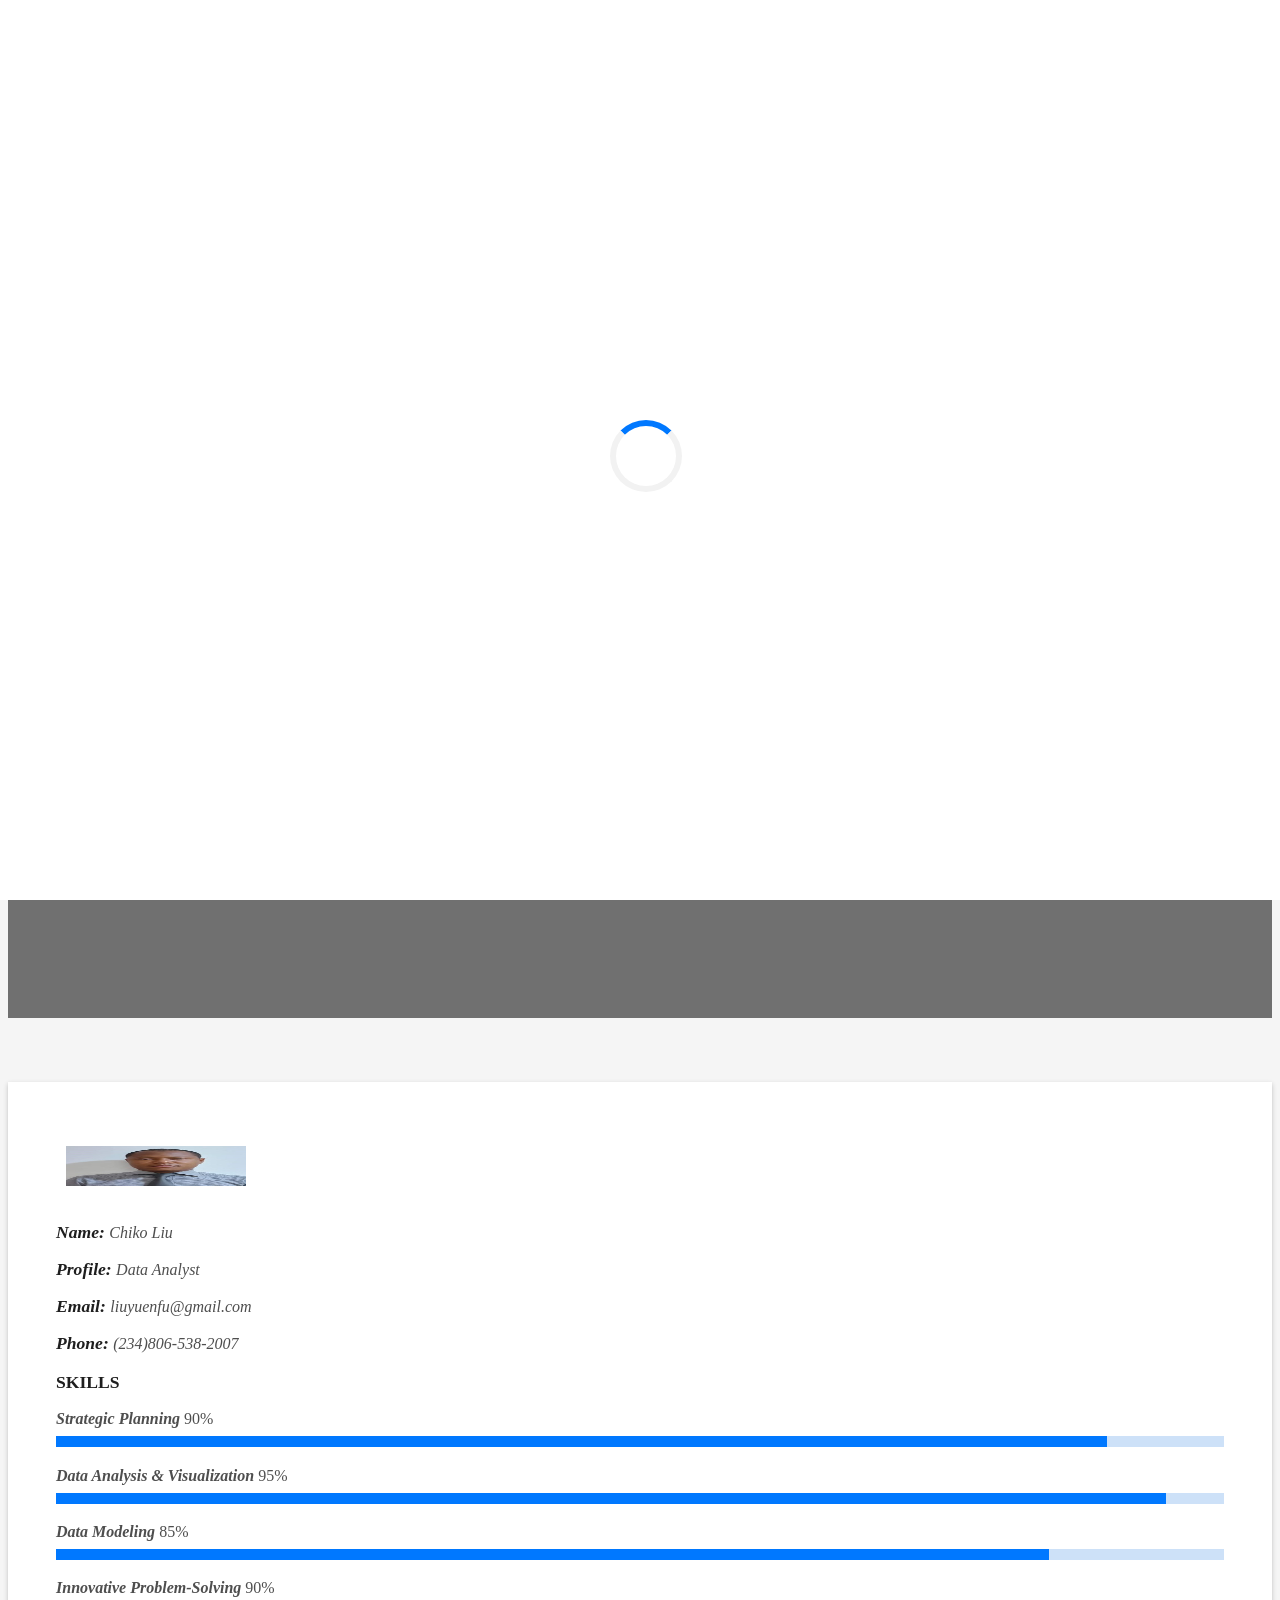
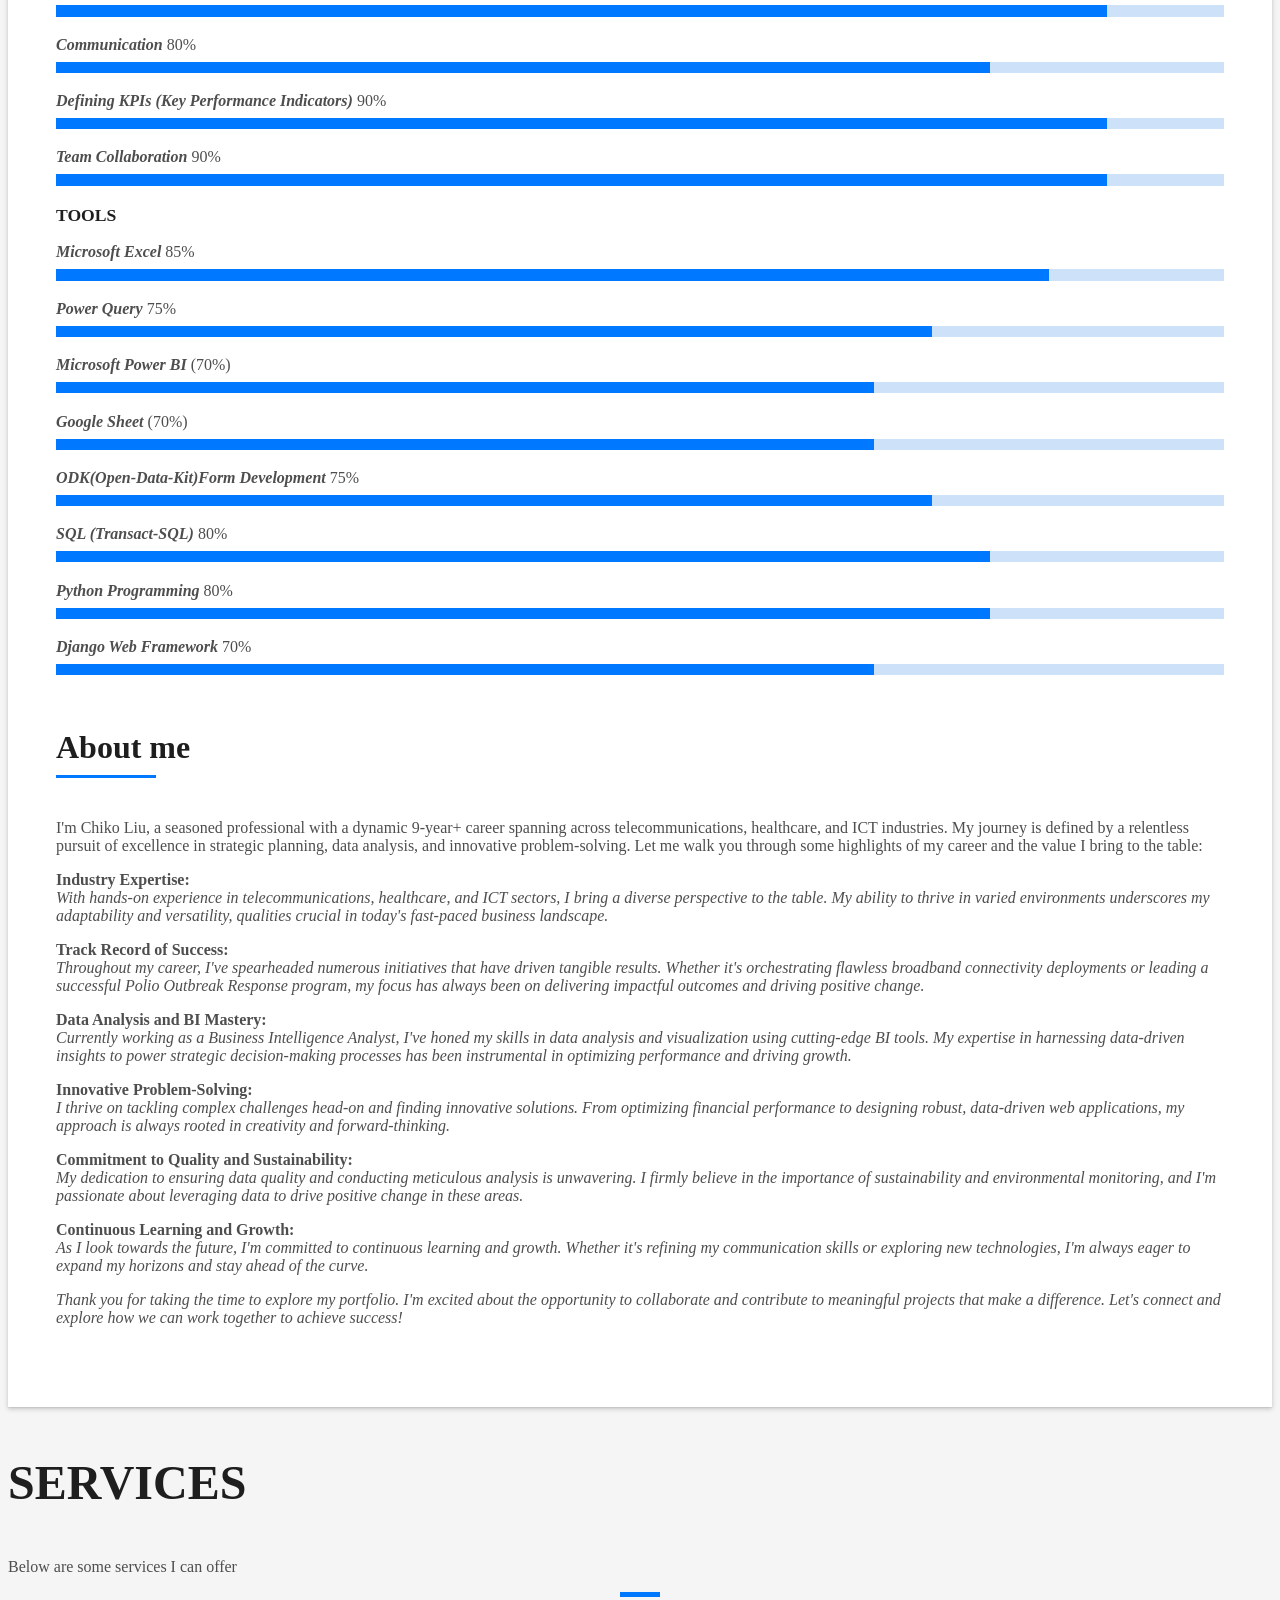
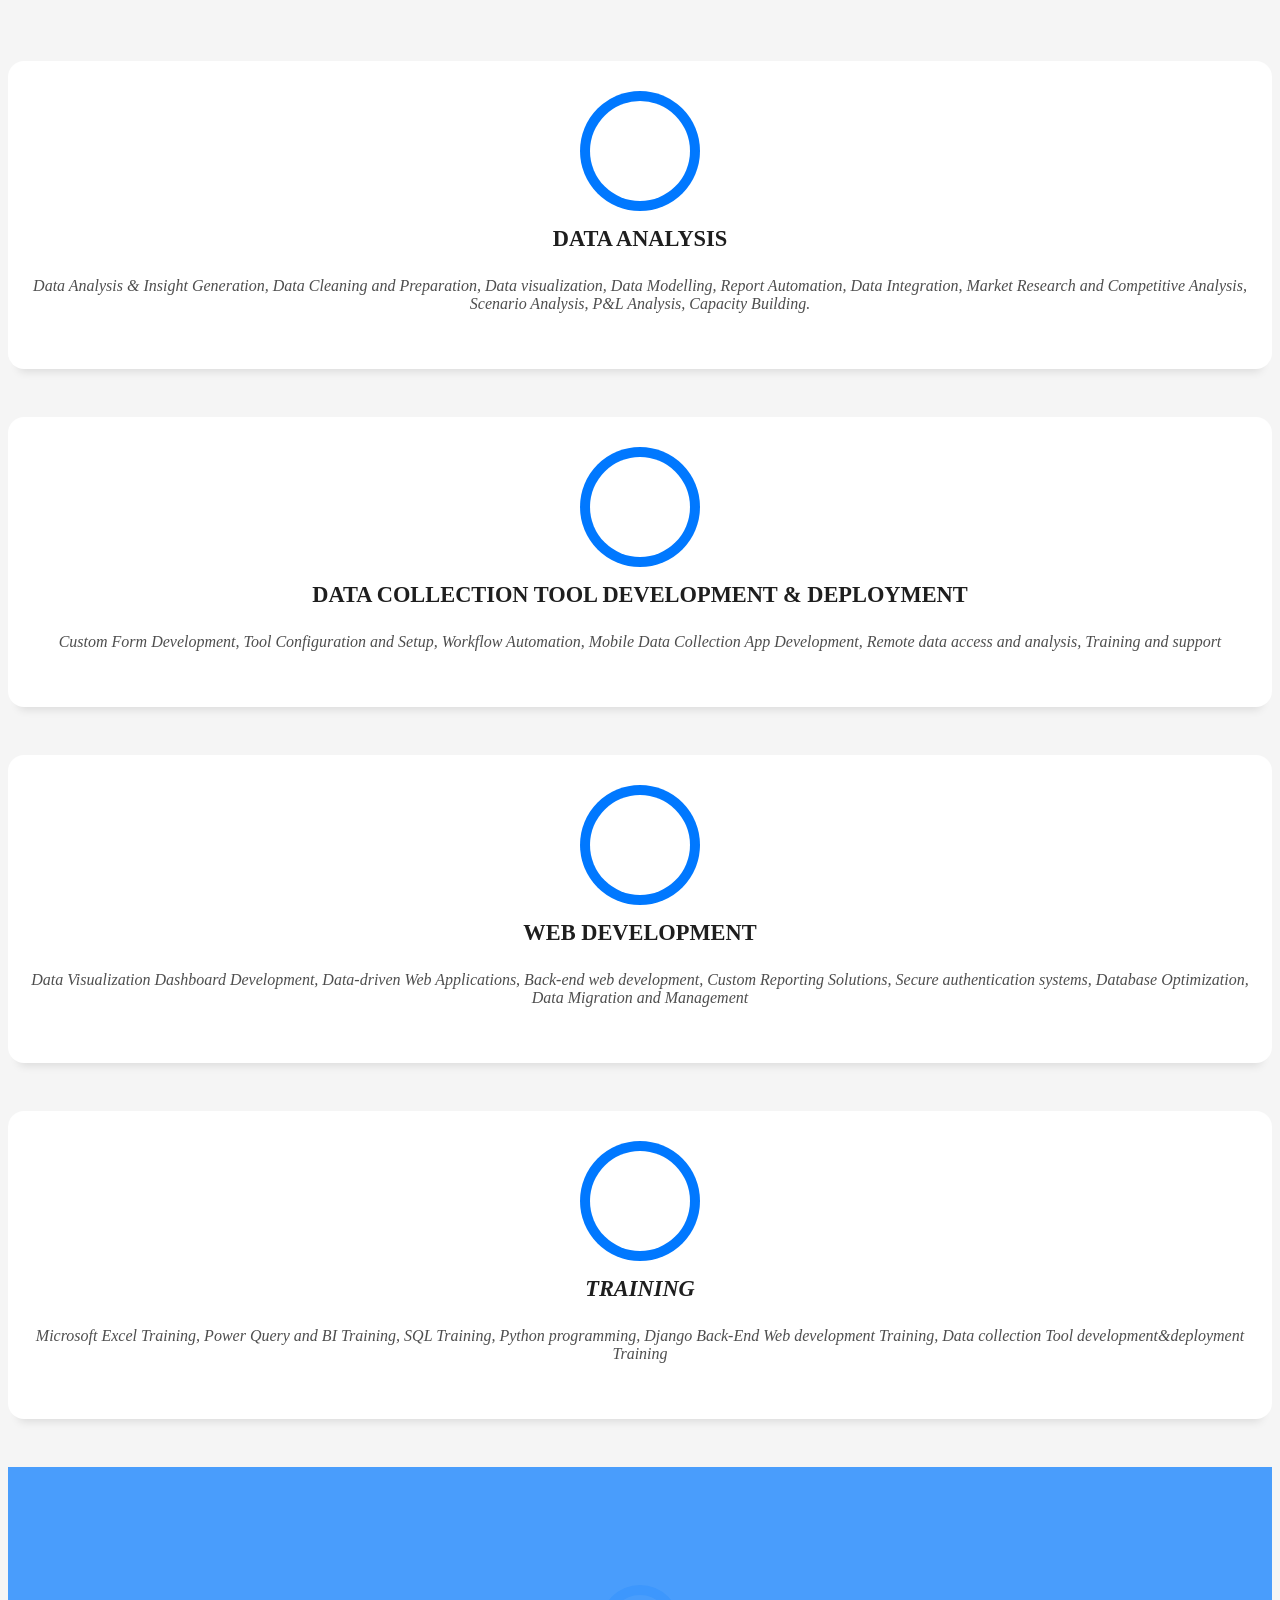
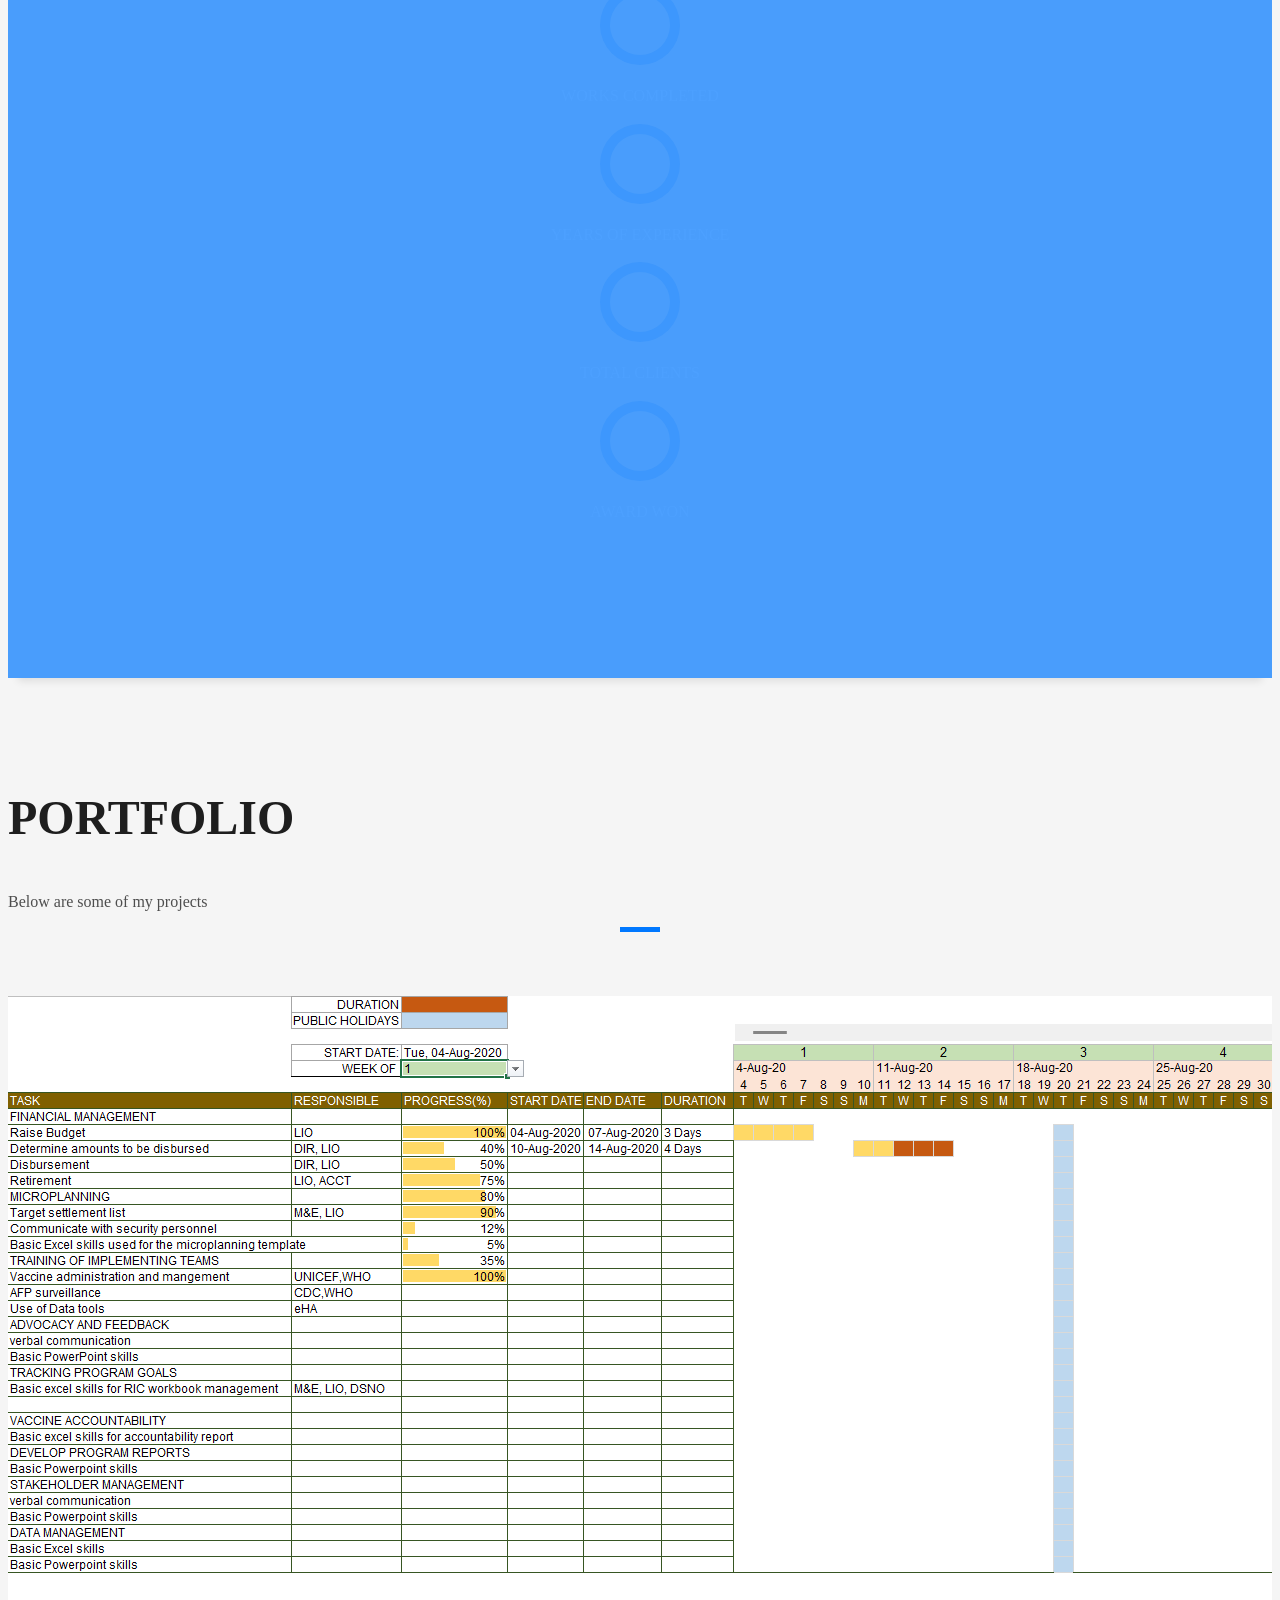
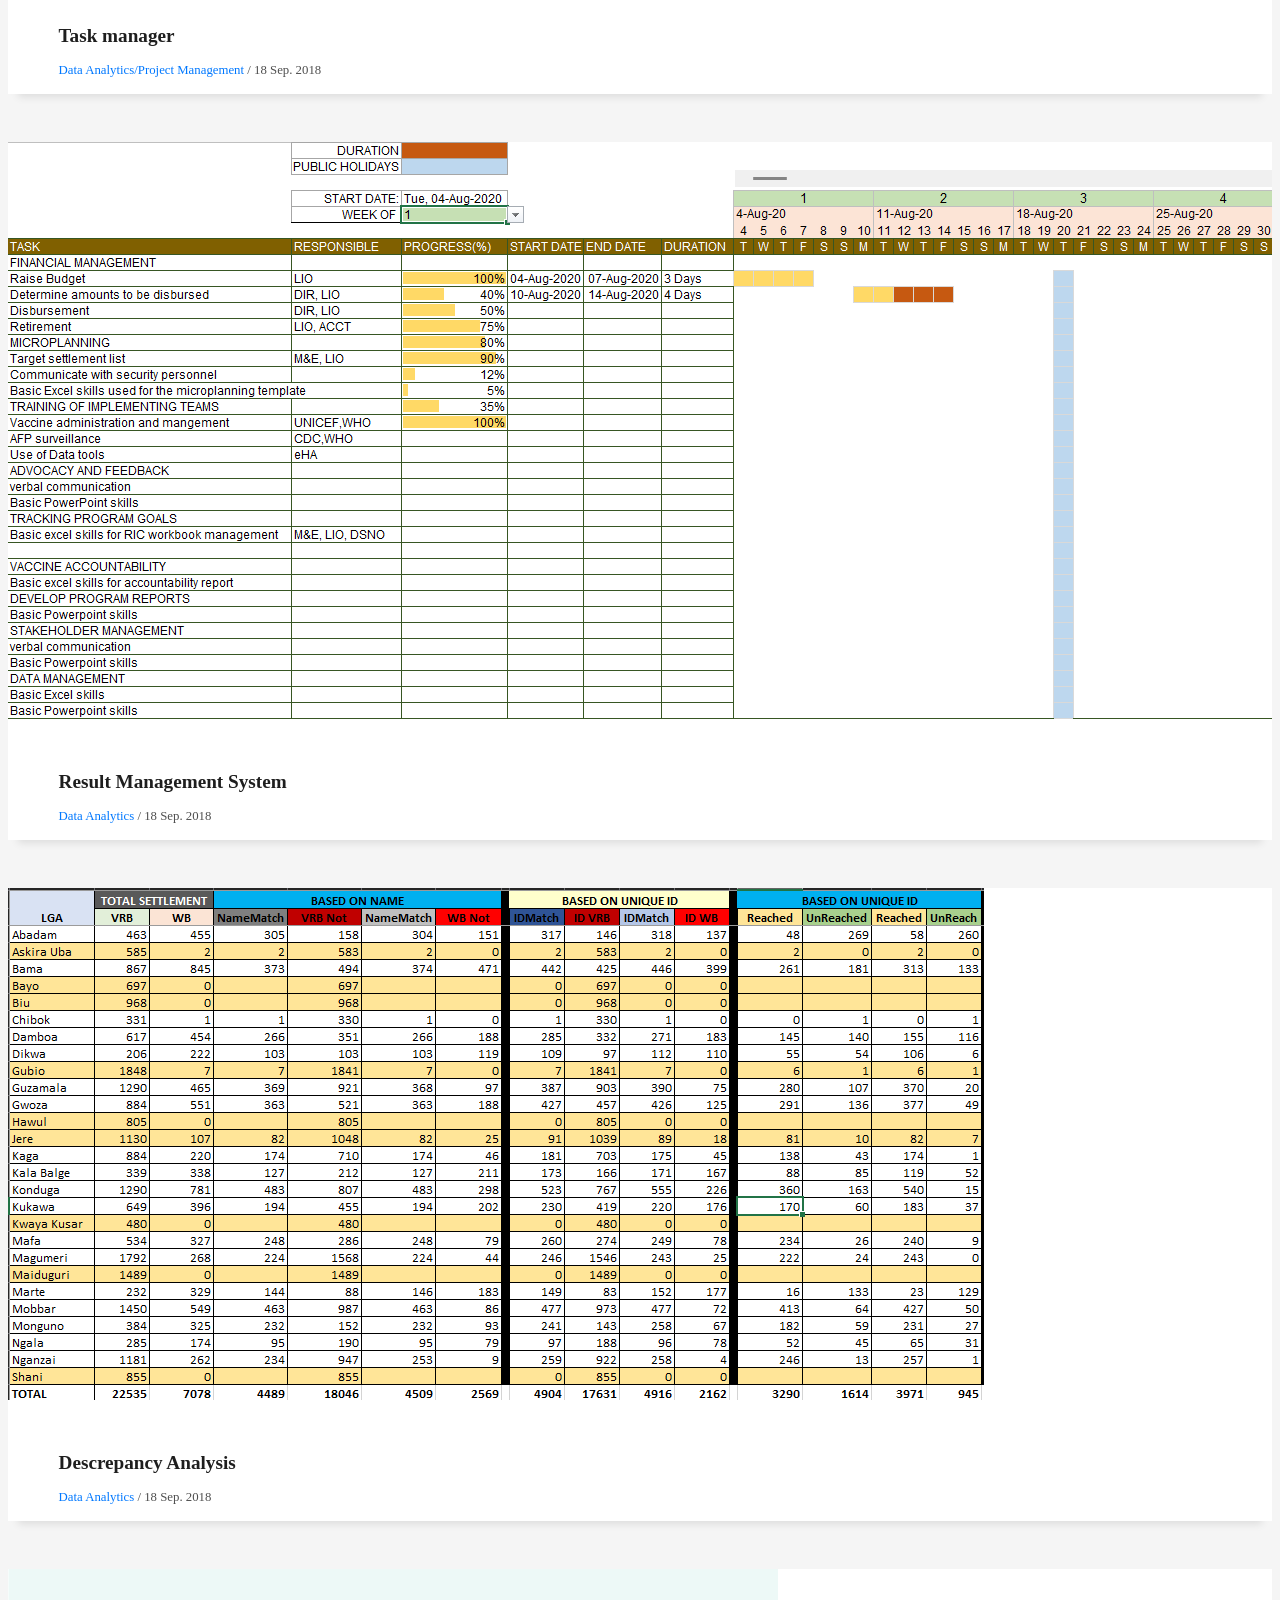
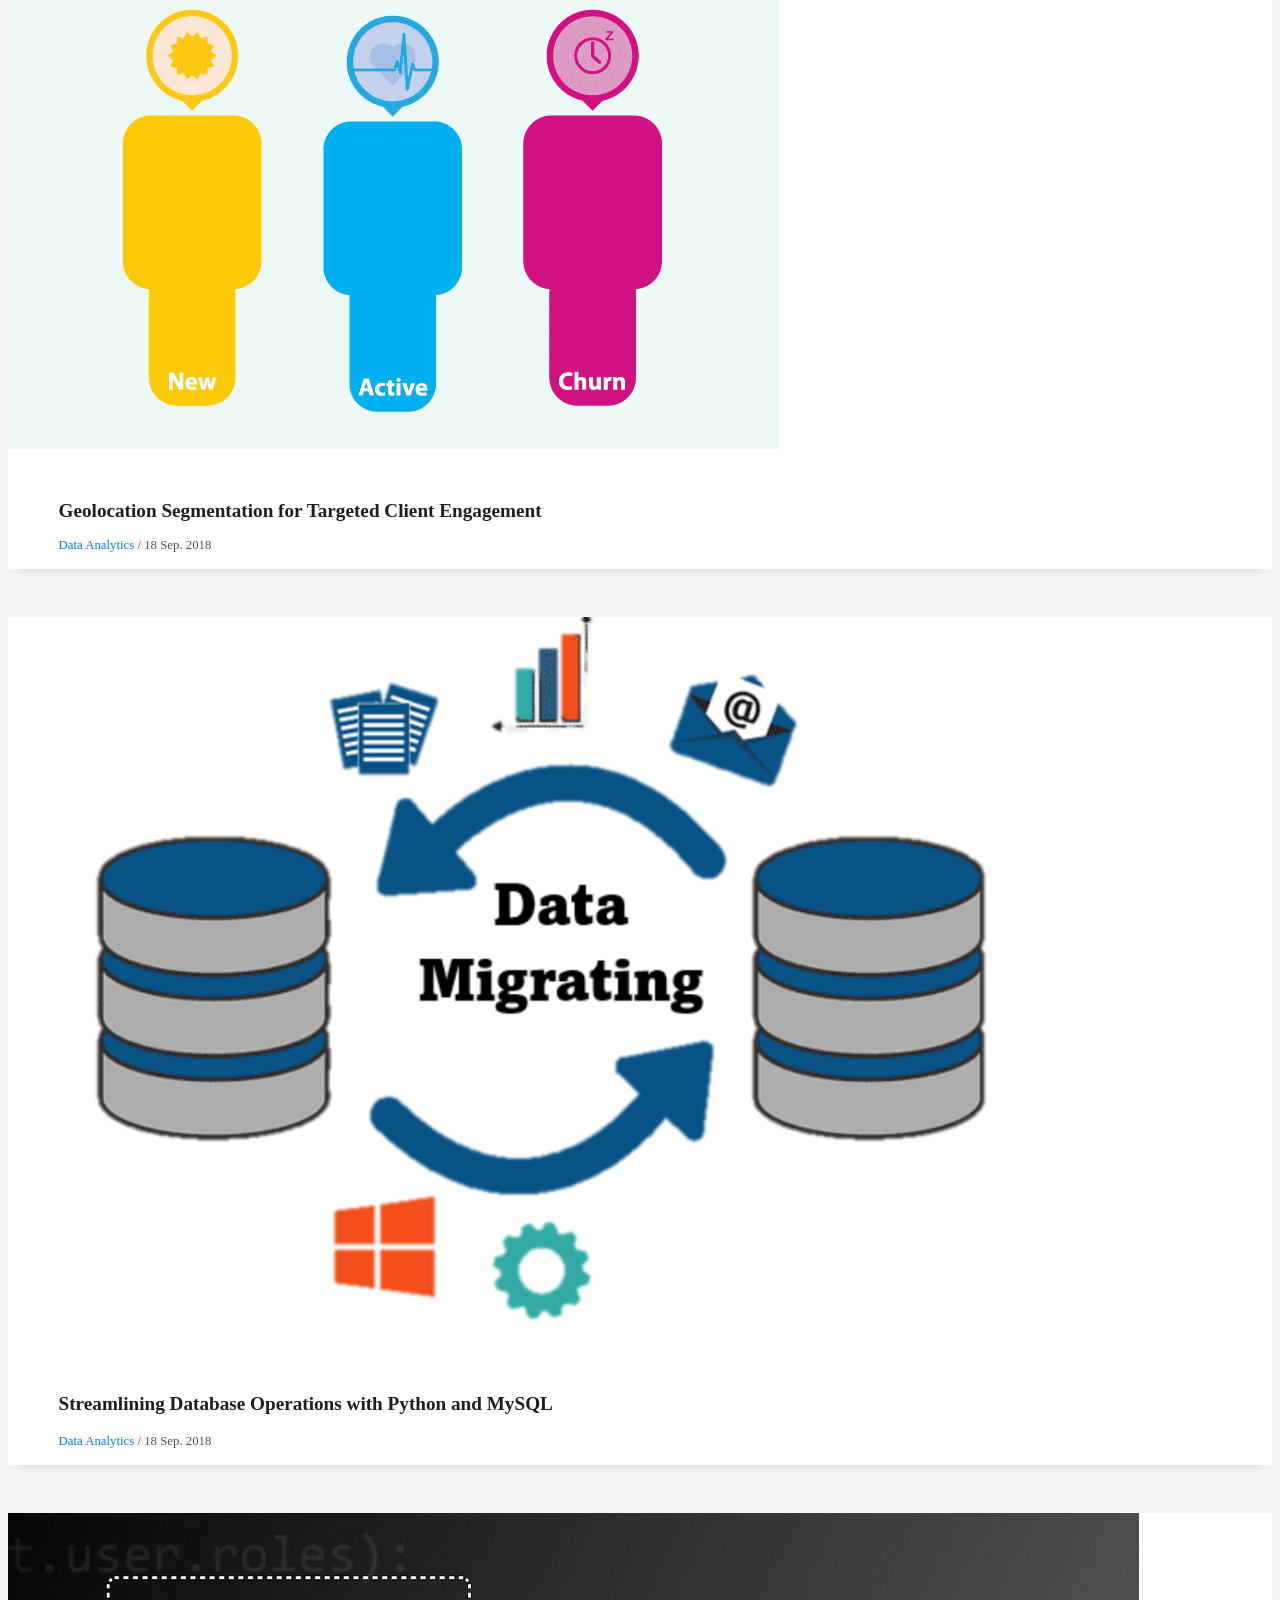
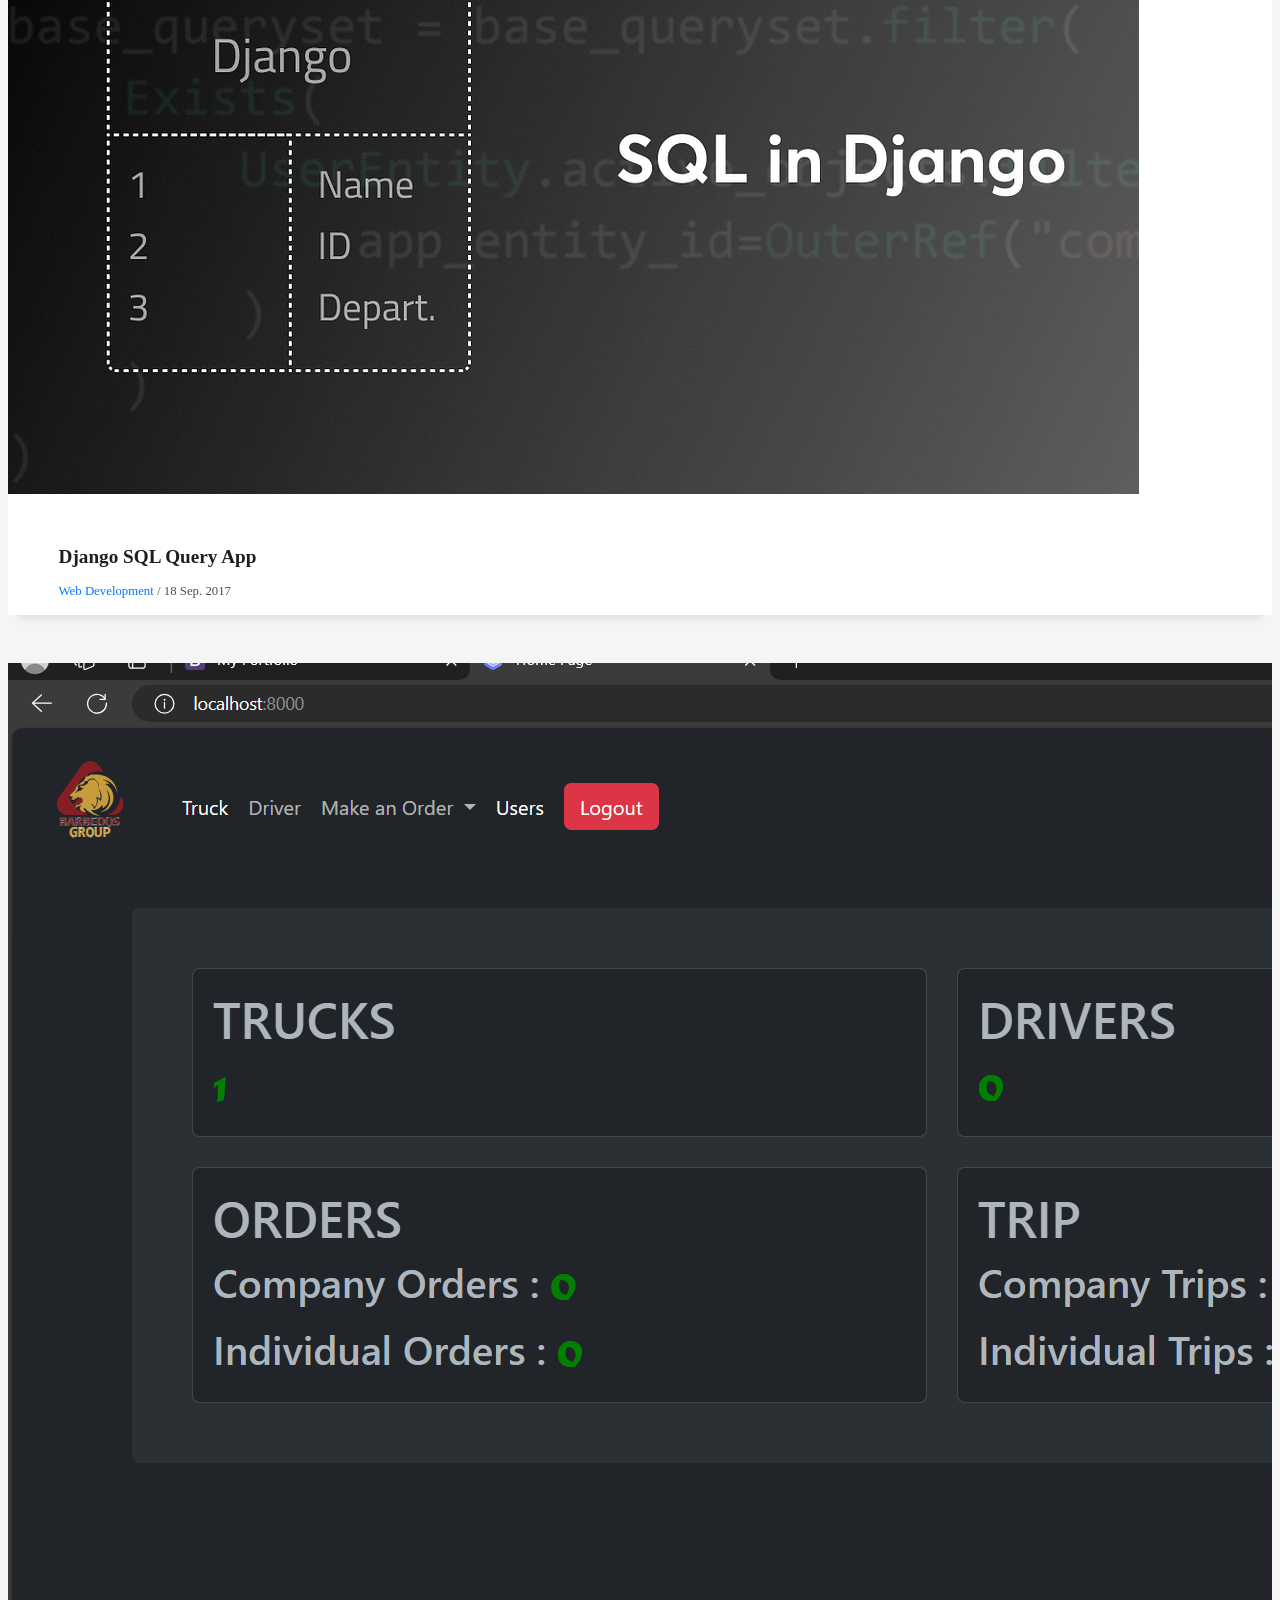
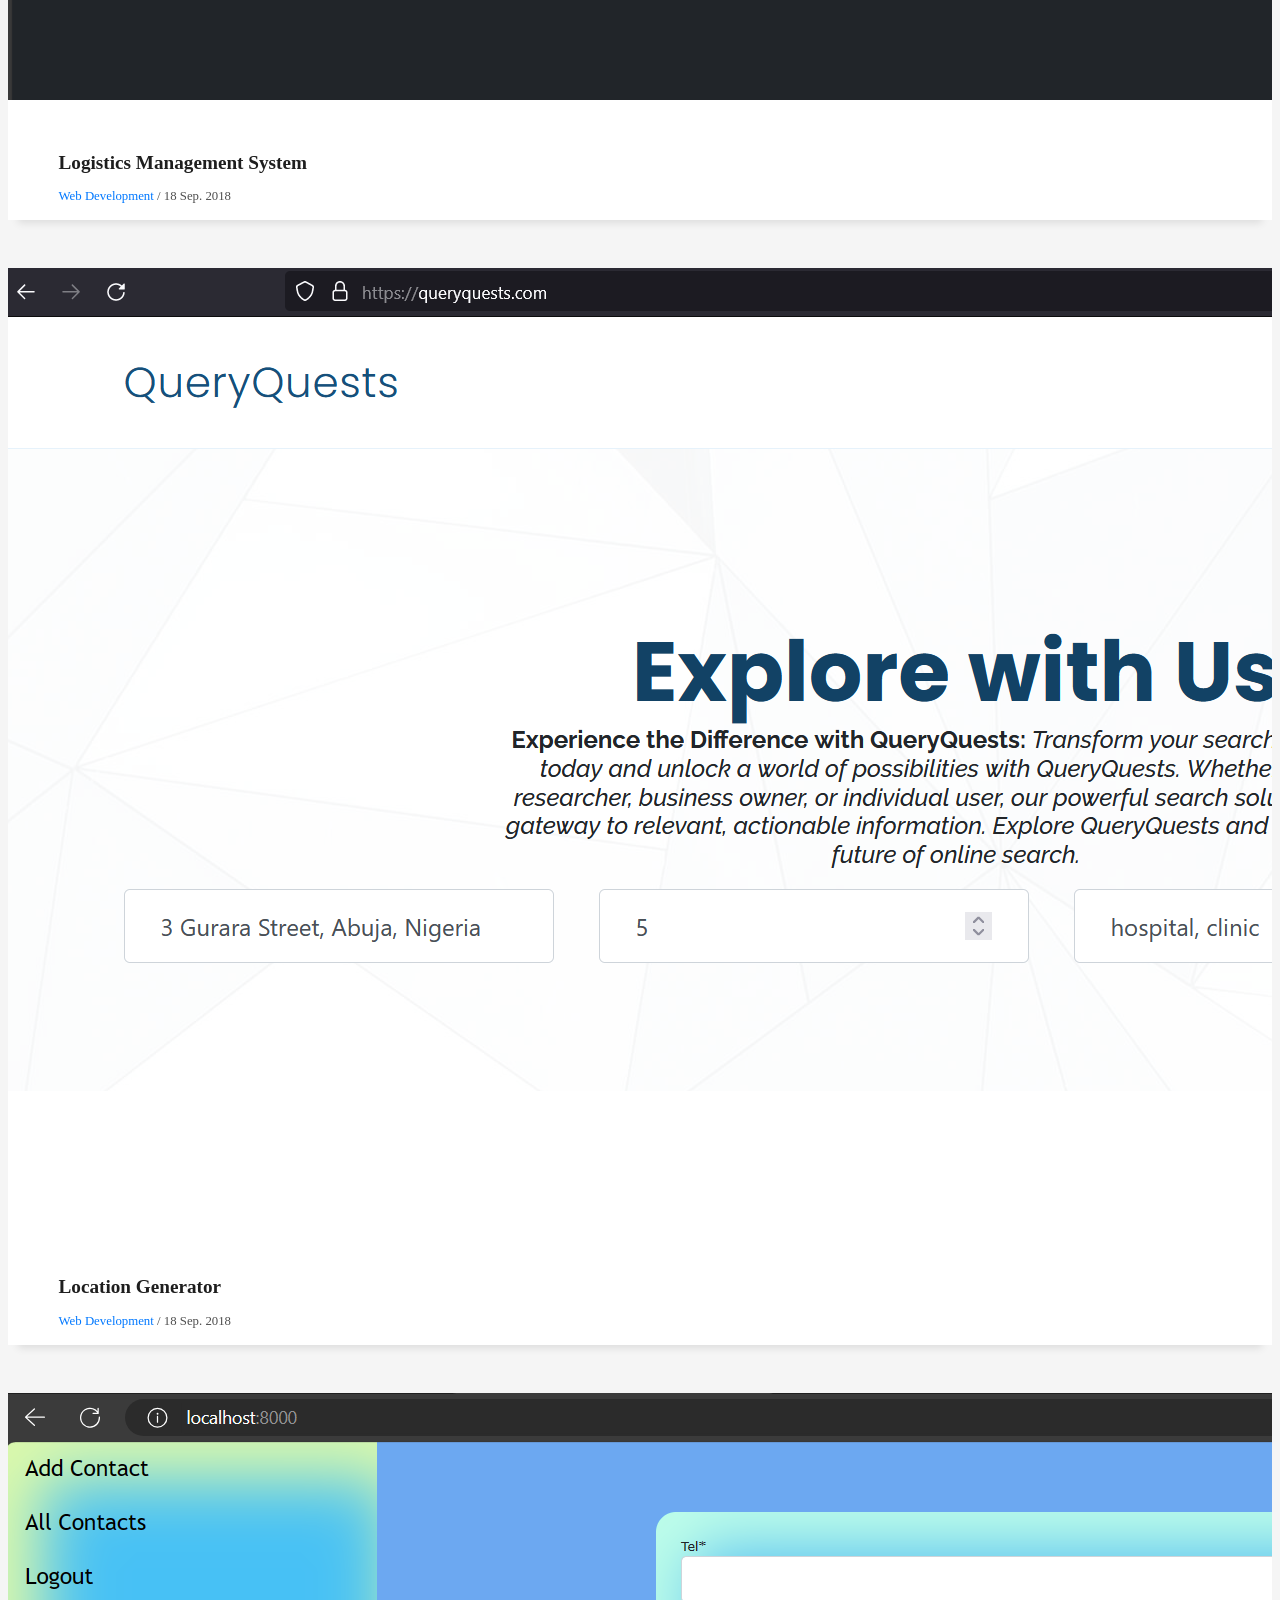
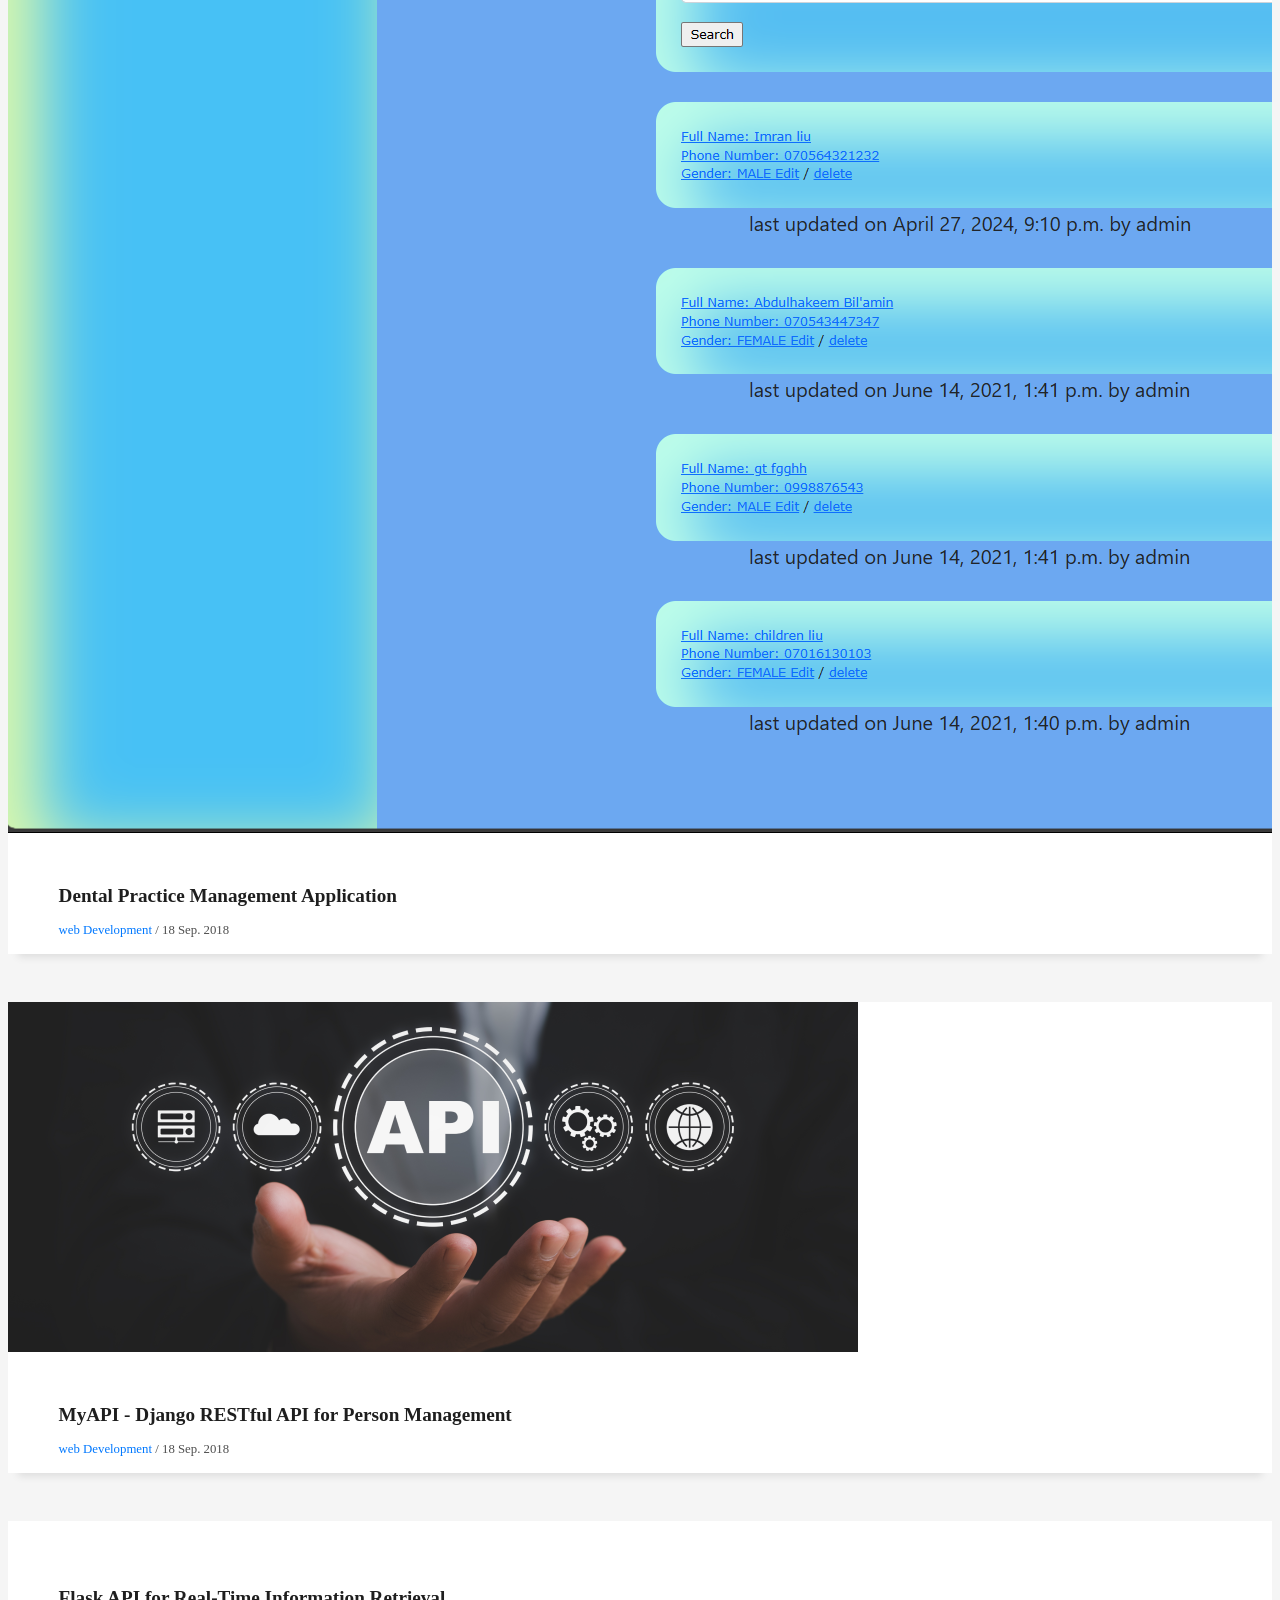
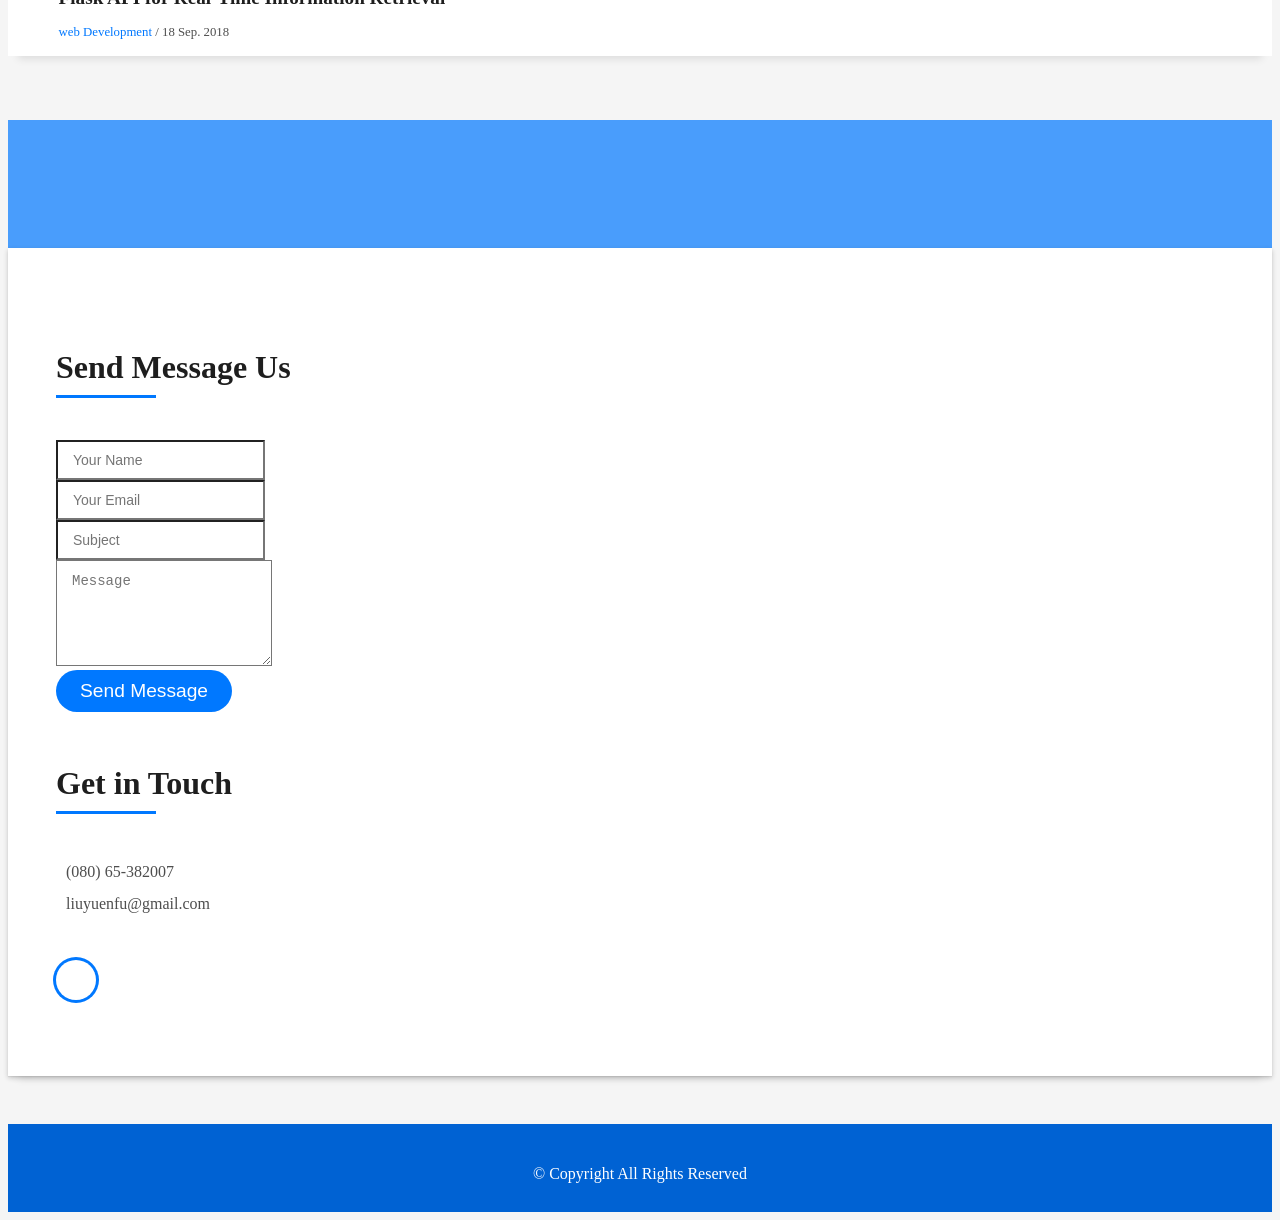
==== commit e462fc5d: "Merge branch 'main' of https://github.com/yuenfu001/MyPortfoliowebsite" ====
--- a/index.html
+++ b/index.html
@@ -47,7 +47,7 @@
           <li><a class="nav-link scrollto" href="#about">About</a></li>
           <li><a class="nav-link scrollto" href="#services">Services</a></li>
           <li><a class="nav-link scrollto " href="#work">Work</a></li>
-          <li><a class="nav-link scrollto " href="#blog">Blog</a></li>
+          <!-- <li><a class="nav-link scrollto " href="#blog">Blog</a></li> -->
           <!-- <li class="dropdown"><a href="#"><span>Drop Down</span> <i class="bi bi-chevron-down"></i></a>
             <ul>
               <li><a href="#">Drop Down 1</a></li>
@@ -81,7 +81,7 @@
         <div class="container">
           <!--<p class="display-6 color-d">Hello, world!</p>-->
           <h1 class="hero-title mb-4">I am Chiko Liu Abdulsamad</h1>
-          <p class="hero-subtitle"><span class="typed" data-typed-items="Data Analyst, Developer, Freelancer"></span></p>
+          <p class="hero-subtitle"><span class="typed" data-typed-items="Data Analyst, Software Developer, Python Programmer"></span></p>
           <!-- <p class="pt-3"><a class="btn btn-primary btn js-scroll px-4" href="#about" role="button">Learn More</a></p> -->
         </div>
       </div>
@@ -106,69 +106,77 @@
                     </div>
                     <div class="col-sm-6 col-md-7">
                       <div class="about-info">
-                        <p><span class="title-s">Name: </span> <span>Chiko Liu</span></p>
-                        <p><span class="title-s">Profile: </span> <span>Data Analyst</span></p>
-                        <p><span class="title-s">Email: </span> <span>liuyuenfu@gmail.com</span></p>
-                        <p><span class="title-s">Phone: </span> <span>(234)806-538-2007</span></p>
+                        <p><em><span class="title-s"> Name: </span> <span>Chiko Liu </span></em></p>
+                        <p><em><span class="title-s">Profile: </span> <span>Data Analyst</span></em></p>
+                        <p><em><span class="title-s">Email: </span> <span>liuyuenfu@gmail.com</span></em></p>
+                        <p><em><span class="title-s">Phone: </span> <span>(234)806-538-2007</span></em></p>
                       </div>
                     </div>
                   </div>
                   <div class="skill-mf">
-                    <p class="title-s">Skill</p>
-                    <span>DATA ANALYSIS & VISUALIZATION</span> <span class="pull-right">95%</span>
+                    <p class="title-s">SKILLS</p>
+                     <span><strong><em>Strategic Planning</em></strong></span> <span class="pull-right">90%</span>
+                    <div class="progress">
+                      <div class="progress-bar" role="progressbar" style="width: 90%" aria-valuenow="75" aria-valuemin="0" aria-valuemax="100"></div>
+                    </div>
+                    <span><strong><em>Data Analysis & Visualization</em></strong></span> <span class="pull-right">95%</span>
                     <div class="progress">
                       <div class="progress-bar" role="progressbar" style="width: 95%;" aria-valuenow="85" aria-valuemin="0" aria-valuemax="100"></div>
                     </div>
-                    <span>STATISTICAL ANALYSIS</span> <span class="pull-right">85%</span>
+                    <span><strong><em>Data Modeling</em></strong></span> <span class="pull-right">85%</span>
                     <div class="progress">
                       <div class="progress-bar" role="progressbar" style="width: 85%;" aria-valuenow="85" aria-valuemin="0" aria-valuemax="100"></div>
                     </div>
-                    <span>TEAM COLLABORATION</span> <span class="pull-right">90%</span>
+                    <span><strong><em>Innovative Problem-Solving </em></strong></span> <span class="pull-right">90%</span>
                     <div class="progress">
                       <div class="progress-bar" role="progressbar" style="width: 90%;" aria-valuenow="85" aria-valuemin="0" aria-valuemax="100"></div>
                     </div>
-                    <span>PROBLEM-SOLVING</span> <span class="pull-right">90%</span>
+                    <span><strong><em>Communication</em></strong></span> <span class="pull-right">80%</span>
+                    <div class="progress">
+                      <div class="progress-bar" role="progressbar" style="width: 80%" aria-valuenow="50" aria-valuemin="0" aria-valuemax="100"></div>
+                    </div>
+                    <span><strong><em>Defining KPIs (Key Performance Indicators)</em></strong></span> <span class="pull-right">90%</span>
                     <div class="progress">
                       <div class="progress-bar" role="progressbar" style="width: 90%;" aria-valuenow="85" aria-valuemin="0" aria-valuemax="100"></div>
                     </div>
-                    <span>TECHNICAL SKILLS</span> <span class="pull-right">90%</span>
-                    <div class="progress">
-                      <div class="progress-bar" role="progressbar" style="width: 90%" aria-valuenow="75" aria-valuemin="0" aria-valuemax="100"></div>
-                    </div>
-                    <span>DATA QUALITY ASSURANCE</span> <span class="pull-right">80%</span>
-                    <div class="progress">
-                      <div class="progress-bar" role="progressbar" style="width: 80%" aria-valuenow="50" aria-valuemin="0" aria-valuemax="100"></div>
+                    <span><strong><em>Team Collaboration</em></strong></span> <span class="pull-right">90%</span>
+                    <div class="progress">
+                      <div class="progress-bar" role="progressbar" style="width: 90%;" aria-valuenow="85" aria-valuemin="0" aria-valuemax="100"></div>
                     </div>
                   </div>
                   <div class="skill-mf">
-                    <p class="title-s">Tools</p>
-                    <span>MICROSOFT EXCEL</span> <span class="pull-right">85%</span>
+                    <p class="title-s">TOOLS</p>
+                    <span><strong><em>Microsoft Excel</em></strong></span> <span class="pull-right">85%</span>
                     <div class="progress">
                       <div class="progress-bar" role="progressbar" style="width: 85%;" aria-valuenow="85" aria-valuemin="0" aria-valuemax="100"></div>
                     </div>
-                    <span>EXCEL SCRIPTING</span> <span class="pull-right">75%</span>
+                    <span><strong><em>Power Query</em></strong></span> <span class="pull-right">75%</span>
                     <div class="progress">
                       <div class="progress-bar" role="progressbar" style="width: 75%" aria-valuenow="75" aria-valuemin="0" aria-valuemax="100"></div>
                     </div>
-                    <span>GOOGLE SHEET</span> <span class="pull-right">75%</span>
+                    <span><strong><em>Microsoft Power BI</em></strong></span> <span class="pull-right">(70%)</span>
+                    <div class="progress">
+                      <div class="progress-bar" role="progressbar" style="width: 70%;" aria-valuenow="70" aria-valuemin="0" aria-valuemax="100"></div>
+                    </div>
+                    <span><strong><em>Google Sheet</em></strong></span> <span class="pull-right">(70%)</span>
+                    <div class="progress">
+                      <div class="progress-bar" role="progressbar" style="width: 70%;" aria-valuenow="70" aria-valuemin="0" aria-valuemax="100"></div>
+                    </div>
+                    <span><strong><em>ODK(Open-Data-Kit)Form Development</em></strong></span> <span class="pull-right">75%</span>
                     <div class="progress">
                       <div class="progress-bar" role="progressbar" style="width: 75%" aria-valuenow="75" aria-valuemin="0" aria-valuemax="100"></div>
                     </div>
-                    <span>MICROSOFT POWER BI</span> <span class="pull-right">(70%)</span>
-                    <div class="progress">
-                      <div class="progress-bar" role="progressbar" style="width: 70%;" aria-valuenow="85" aria-valuemin="0" aria-valuemax="100"></div>
-                    </div>
-                    <span>SQL</span> <span class="pull-right">80%</span>
-                    <div class="progress">
-                      <div class="progress-bar" role="progressbar" style="width: 80%;" aria-valuenow="85" aria-valuemin="0" aria-valuemax="100"></div>
-                    </div>
-                    <span>PYTHON</span> <span class="pull-right">80%</span>
-                    <div class="progress">
-                      <div class="progress-bar" role="progressbar" style="width: 80%;" aria-valuenow="85" aria-valuemin="0" aria-valuemax="100"></div>
-                    </div>
-                    <span>DJANGO</span> <span class="pull-right">60%</span>
-                    <div class="progress">
-                      <div class="progress-bar" role="progressbar" style="width: 60%" aria-valuenow="50" aria-valuemin="0" aria-valuemax="100"></div>
+                     <span><strong><em>SQL (Transact-SQL)</em></strong></span> <span class="pull-right">80%</span>
+                    <div class="progress">
+                      <div class="progress-bar" role="progressbar" style="width: 80%;" aria-valuenow="80" aria-valuemin="0" aria-valuemax="100"></div>
+                    </div>
+                    <span><strong><em>Python Programming</em></strong></span> <span class="pull-right">80%</span>
+                    <div class="progress">
+                      <div class="progress-bar" role="progressbar" style="width: 80%;" aria-valuenow="80" aria-valuemin="0" aria-valuemax="100"></div>
+                    </div>
+                    <span><strong><em>Django Web Framework</em></strong></span> <span class="pull-right">70%</span>
+                    <div class="progress">
+                      <div class="progress-bar" role="progressbar" style="width: 70%" aria-valuenow="70" aria-valuemin="0" aria-valuemax="100"></div>
                     </div>
                   </div>
                 </div>
@@ -180,34 +188,69 @@
                       </h5>
                     </div>
                     <p class="lead">
-                     Throughout my 7-year career, I have thrived in diverse industries such as telecommunications, healthcare, and 
-                     ICT, consistently delivering success through strategic planning, data analysis, and innovative problem-solving.
+                     I'm Chiko Liu, a seasoned professional with a dynamic 9-year+ career spanning across telecommunications, healthcare, and ICT industries. 
+                      My journey is defined by a relentless pursuit of excellence in strategic planning, 
+                      data analysis, and innovative problem-solving. Let me walk you through some highlights of my career and the value I bring to the table:
                     </p>
                     <p class="lead">
-                      My track record is defined by the optimization of financial performance, spearheading model development, 
-                      and launching impactful products. Currently serving as a Business Intellgient Analyst, notable accomplishments include orchestrating flawless broadband connectivity deployments, 
-                      resulting in the attraction of 120 high-value customers across 186 sites with a revenue of over $130,000 within 18 months.
-                      I am adept at harnessing BI tools like Microsoft Power BI to power data-driven strategies, 
-                      automate reporting, enable real-time data visualization, and streamline decision-making processes.
+                      <strong>Industry Expertise:</strong><br>
+                      <em>
+                      With hands-on experience in telecommunications, healthcare, and ICT sectors, 
+                      I bring a diverse perspective to the table. My ability to thrive in varied environments underscores my adaptability and versatility, 
+                      qualities crucial in today's fast-paced business landscape.
+                      </em>
+
                     </p>
                     <p class="lead">
-                      During my tenure as a freelance Data Analyst, I excelled in ODK form development using Excel Scripting for the Rural Electrification Agency project. 
-                     As a Public health Analyst at Solina Health, I led a $500,000 Polio Outbreak Response program, achieving a 100% Wild Polio Virus eradication rate.
-                      My dedication to ensuring data quality and conducting meticulous analysis played a pivotal role in the program's success and sustainability.
+                      <strong>Track Record of Success: </strong><br>
+                     <em>
+                      Throughout my career, I've spearheaded numerous initiatives that have driven tangible results. 
+                      Whether it's orchestrating flawless broadband connectivity deployments or leading a successful Polio Outbreak Response program, 
+                      my focus has always been on delivering impactful outcomes and driving positive change.
+                     </em>
                       
                     <p class="lead">
-                      I ventured into the world of back-end web development, with SQL expertise serving as the cornerstone for crafting robust, 
-                      data-driven web applications. I have a proven track record of optimizing queries to provide 
-                      seamless user experiences and designing secure authentication systems.
+                      <strong>Data Analysis and BI Mastery: </strong><br>
+                      <em>
+                      Currently working as a Business Intelligence Analyst, 
+                      I've honed my skills in data analysis and visualization using cutting-edge BI tools. 
+                      My expertise in harnessing data-driven insights to power strategic decision-making processes 
+                      has been instrumental in optimizing performance and driving growth.                    
+                      </em>
                     </p>
+                    <p class="lead">
+                      <strong>Innovative Problem-Solving:</strong><br>
+                   <em>
+                      I thrive on tackling complex challenges head-on and finding innovative solutions. 
+                      From optimizing financial performance to designing robust, data-driven web applications, 
+                      my approach is always rooted in creativity and forward-thinking.
+                   </em>
+                  </p>
+                    <p class="lead">
+                      <strong>Commitment to Quality and Sustainability: </strong><br>
+                    <em>
+                      My dedication to ensuring data quality and conducting meticulous analysis is unwavering.
+                      I firmly believe in the importance of sustainability and environmental monitoring, 
+                      and I'm passionate about leveraging data to drive positive change in these areas.
+                    </em>
+
+                  <p class="lead"> 
+                    <strong>Continuous Learning and Growth: </strong><br>
+                    <em>
+                    As I look towards the future,
+                      I'm committed to continuous learning and growth.
+                      Whether it's refining my communication skills or exploring new technologies,
+                      I'm always eager to expand my horizons and stay ahead of the curve.
+                    </em>
+                  </p>
+                  <p class="lead"> 
+                    <em>
+                    Thank you for taking the time to explore my portfolio. 
+                    I'm excited about the opportunity to collaborate and contribute to meaningful projects that make a difference. 
+                    Let's connect and explore how we can work together to achieve success!
+                    </em>
+                  </p>
                     
-                    <p class="lead">
-                    As I look forward to the future, I am eager to further refine my communication 
-                    and public speaking skills, effectively bridging the gap between technical intricacies and non-technical stakeholders. 
-                    My passion lies in leveraging data for sustainable development and environmental monitoring, consistently seeking 
-                    innovative ways to make a positive impact.
-                  </p>
-                    </p>
                   </div>
                 </div>
               </div>
@@ -227,7 +270,7 @@
                 Services
               </h3>
               <p class="subtitle-a">
-                Lorem ipsum, dolor sit amet consectetur adipisicing elit.
+                Below are some services I can offer
               </p>
               <div class="line-mf"></div>
             </div>
@@ -242,14 +285,34 @@
               <div class="service-content">
                 <h2 class="s-title">Data Analysis</h2>
                 <p class="s-description text-center">
-                  Lorem ipsum dolor sit amet consectetur adipisicing elit. Magni adipisci eaque autem fugiat! Quia,
-                  provident vitae! Magni
-                  tempora perferendis eum non provident.
+                     <em>
+                       Data Analysis & Insight Generation, Data Cleaning and Preparation, Data visualization, Data Modelling, 
+                  Report Automation, Data Integration, Market Research and Competitive Analysis, Scenario Analysis, P&L Analysis, Capacity Building.
+                     </em>
+                 
                 </p>
               </div>
             </div>
           </div>
-          <div class="col-md-4">
+         
+          <div class="col-md-4">
+            <div class="service-box">
+              <div class="service-ico">
+                <span class="ico-circle"><i class="bi bi-bar-chart"></i></span>
+              </div>
+              <div class="service-content">
+                <h2 class="s-title">Data Collection Tool Development & Deployment</h2>
+                <p class="s-description text-center">
+                  <em>
+                    Custom Form Development, Tool Configuration and Setup, Workflow Automation, 
+                      Mobile Data Collection App Development, 
+                      Remote data access and analysis, Training and support
+                  </em>
+                </p>
+              </div>
+            </div>
+          </div>
+           <div class="col-md-4">
             <div class="service-box">
               <div class="service-ico">
                 <span class="ico-circle"><i class="bi bi-card-checklist"></i></span>
@@ -257,24 +320,11 @@
               <div class="service-content">
                 <h2 class="s-title">Web Development</h2>
                 <p class="s-description text-center">
-                  Lorem ipsum dolor sit amet consectetur adipisicing elit. Magni adipisci eaque autem fugiat! Quia,
-                  provident vitae! Magni
-                  tempora perferendis eum non provident.
-                </p>
-              </div>
-            </div>
-          </div>
-          <div class="col-md-4">
-            <div class="service-box">
-              <div class="service-ico">
-                <span class="ico-circle"><i class="bi bi-bar-chart"></i></span>
-              </div>
-              <div class="service-content">
-                <h2 class="s-title">Program Management</h2>
-                <p class="s-description text-center">
-                  Lorem ipsum dolor sit amet consectetur adipisicing elit. Magni adipisci eaque autem fugiat! Quia,
-                  provident vitae! Magni
-                  tempora perferendis eum non provident.
+                  <em>
+                    Data Visualization Dashboard Development, Data-driven Web Applications, Back-end web development, Custom Reporting Solutions, 
+                    Secure authentication systems, Database Optimization, Data Migration and Management
+                  </em>
+    
                 </p>
               </div>
             </div>
@@ -285,45 +335,18 @@
                 <span class="ico-circle"><i class="bi bi-binoculars"></i></span>
               </div>
               <div class="service-content">
-                <h2 class="s-title">Responsive Design</h2>
+                <h2 class="s-title"><em>Training</em></h2>
                 <p class="s-description text-center">
-                  Lorem ipsum dolor sit amet consectetur adipisicing elit. Magni adipisci eaque autem fugiat! Quia,
-                  provident vitae! Magni
-                  tempora perferendis eum non provident.
+                      <em>
+                        Microsoft Excel Training, Power Query and BI Training, SQL Training, Python programming, Django Back-End Web development Training, 
+                        Data collection Tool development&deployment Training
+                      </em>
                 </p>
               </div>
             </div>
           </div>
-          <div class="col-md-4">
-            <div class="service-box">
-              <div class="service-ico">
-                <span class="ico-circle"><i class="bi bi-brightness-high"></i></span>
-              </div>
-              <div class="service-content">
-                <h2 class="s-title">Graphic Design</h2>
-                <p class="s-description text-center">
-                  Lorem ipsum dolor sit amet consectetur adipisicing elit. Magni adipisci eaque autem fugiat! Quia,
-                  provident vitae! Magni
-                  tempora perferendis eum non provident.
-                </p>
-              </div>
-            </div>
-          </div>
-          <div class="col-md-4">
-            <div class="service-box">
-              <div class="service-ico">
-                <span class="ico-circle"><i class="bi bi-calendar4-week"></i></span>
-              </div>
-              <div class="service-content">
-                <h2 class="s-title">Marketing Services</h2>
-                <p class="s-description text-center">
-                  Lorem ipsum dolor sit amet consectetur adipisicing elit. Magni adipisci eaque autem fugiat! Quia,
-                  provident vitae! Magni
-                  tempora perferendis eum non provident.
-                </p>
-              </div>
-            </div>
-          </div>
+          
+         
         </div>
       </div>
     </section><!-- End Services Section -->
@@ -350,7 +373,7 @@
                 <span class="ico-circle"><i class="bi bi-journal-richtext"></i></span>
               </div>
               <div class="counter-num">
-                <p data-purecounter-start="0" data-purecounter-end="7" data-purecounter-duration="1" class="counter purecounter"></p>
+                <p data-purecounter-start="0" data-purecounter-end="9" data-purecounter-duration="1" class="counter purecounter"></p>
                 <span class="counter-text">YEARS OF EXPERIENCE</span>
               </div>
             </div>
@@ -380,8 +403,7 @@
         </div>
       </div>
     </div><!-- End Counter Section -->
-
-    <!-- ======= Portfolio Section ======= -->
+     <!-- ======= Portfolio Section ======= -->
     <section id="work" class="portfolio-mf sect-pt4 route">
       <div class="container">
         <div class="row">
@@ -391,7 +413,7 @@
                 Portfolio
               </h3>
               <p class="subtitle-a">
-                Lorem ipsum, dolor sit amet consectetur adipisicing elit.
+                Below are some of my projects
               </p>
               <div class="line-mf"></div>
             </div>
@@ -400,46 +422,239 @@
         <div class="row">
           <div class="col-md-4">
             <div class="work-box">
-              <a href="assets/img/work-1.jpg" data-gallery="portfolioGallery" class="portfolio-lightbox">
-                <div class="work-img">
-                  <img src="assets/img/work-1.jpg" alt="" class="img-fluid">
-                </div>
-              </a>
-              <div class="work-content">
-                <div class="row">
-                  <div class="col-sm-8">
-                    <h2 class="w-title">Transitioning Document</h2>
-                    <div class="w-more">
-                      <span class="w-ctegory">Web Design</span> / <span class="w-date">18 Sep. 2018</span>
-                    </div>
-                  </div>
-                  <div class="col-sm-4">
-                    <div class="w-like">
-                      <a href="portfolio-details.html"> <span class="bi bi-plus-circle"></span></a>
-                    </div>
-                  </div>
-                </div>
-              </div>
-            </div>
-          </div>
-          <div class="col-md-4">
-            <div class="work-box">
-              <a href="assets/img/work-2.jpg" data-gallery="portfolioGallery" class="portfolio-lightbox">
-                <div class="work-img">
-                  <img src="assets/img/work-2.jpg" alt="" class="img-fluid">
-                </div>
-              </a>
-              <div class="work-content">
-                <div class="row">
-                  <div class="col-sm-8">
-                    <h2 class="w-title">Loreda Cuno Nere</h2>
-                    <div class="w-more">
-                      <span class="w-ctegory">Web Design</span> / <span class="w-date">18 Sep. 2018</span>
-                    </div>
-                  </div>
-                  <div class="col-sm-4">
-                    <div class="w-like">
-                      <a href="portfolio-details.html"> <span class="bi bi-plus-circle"></span></a>
+              <a href="assets/img/taskmanager.png" data-gallery="portfolioGallery" class="portfolio-lightbox">
+                <div class="work-img">
+                  <img src="assets/img/taskmanager.png" alt="" class="img-fluid">
+                </div>
+              </a>
+              <div class="work-content">
+                <div class="row">
+                  <div class="col-sm-8">
+                    <h2 class="w-title">Task manager</h2>
+                    <div class="w-more">
+                      <span class="w-ctegory">Data Analytics/Project Management</span> / <span class="w-date">18 Sep. 2018</span>
+                    </div>
+                  </div>
+                  <div class="col-sm-4">
+                    <div class="w-like">
+                      <a href="index.html"> <span class="bi bi-plus-circle"></span></a>
+                    </div>
+                  </div>
+                </div>
+              </div>
+            </div>
+          </div>
+          <div class="col-md-4">
+            <div class="work-box">
+              <a href="assets/img/taskmanager.png" data-gallery="portfolioGallery" class="portfolio-lightbox">
+                <div class="work-img">
+                  <img src="assets/img/taskmanager.png" alt="" class="img-fluid">
+                </div>
+              </a>
+              <div class="work-content">
+                <div class="row">
+                  <div class="col-sm-8">
+                    <h2 class="w-title">Result Management System</h2>
+                    <div class="w-more">
+                      <span class="w-ctegory">Data Analytics</span> / <span class="w-date">18 Sep. 2018</span>
+                    </div>
+                  </div>
+                  <div class="col-sm-4">
+                    <div class="w-like">
+                      <a href="rms.html"> <span class="bi bi-plus-circle"></span></a>
+                    </div>
+                  </div>
+                </div>
+              </div>
+            </div>
+          </div>
+          <div class="col-md-4">
+            <div class="work-box">
+              <a href="assets/img/descripancy.png" data-gallery="portfolioGallery" class="portfolio-lightbox">
+                <div class="work-img">
+                  <img src="assets/img/descripancy.png" alt="" class="img-fluid">
+                </div>
+              </a>
+              <div class="work-content">
+                <div class="row">
+                  <div class="col-sm-8">
+                    <h2 class="w-title">Descrepancy Analysis</h2>
+                    <div class="w-more">
+                      <span class="w-ctegory">Data Analytics</span> / <span class="w-date">18 Sep. 2018</span>
+                    </div>
+                  </div>
+                  <div class="col-sm-4">
+                    <div class="w-like">
+                      <a href="index.html"> <span class="bi bi-plus-circle"></span></a>
+                    </div>
+                  </div>
+                </div>
+              </div>
+            </div>
+          </div>
+          <div class="col-md-4">
+            <div class="work-box">
+              <a href="assets/img/customer-seg.png" data-gallery="portfolioGallery" class="portfolio-lightbox">
+                <div class="work-img">
+                  <img src="assets/img/customer-seg.png" alt="" class="img-fluid">
+                </div>
+              </a>
+              <div class="work-content">
+                <div class="row">
+                  <div class="col-sm-8">
+                    <h2 class="w-title">Geolocation Segmentation for Targeted Client Engagement</h2>
+                    <div class="w-more">
+                      <span class="w-ctegory">Data Analytics</span> / <span class="w-date">18 Sep. 2018</span>
+                    </div>
+                  </div>
+                  <div class="col-sm-4">
+                    <div class="w-like">
+                      <a href="churned-client-seg-details.html"> <span class="bi bi-plus-circle"></span></a>
+                    </div>
+                  </div>
+                </div>
+              </div>
+            </div>
+          </div>
+
+          <div class="col-md-4">
+            <div class="work-box">
+              <a href="assets/img/db-migration.png" data-gallery="portfolioGallery" class="portfolio-lightbox">
+                <div class="work-img">
+                  <img src="assets/img/db-migration.png" alt="" class="img-fluid">
+                </div>
+              </a>
+              <div class="work-content">
+                <div class="row">
+                  <div class="col-sm-8">
+                    <h3 class="w-title">Streamlining Database Operations with Python and MySQL</h3>
+                    <div class="w-more">
+                      <span class="w-ctegory">Data Analytics</span> / <span class="w-date">18 Sep. 2018</span>
+                    </div>
+                  </div>
+                  <div class="col-sm-4">
+                    <div class="w-like">
+                      <a href="db-details.html"> <span class="bi bi-plus-circle"></span></a>
+                    </div>
+                  </div>
+                </div>
+              </div>
+            </div>
+          </div>
+          <div class="col-md-4">
+            <div class="work-box">
+              <a href="assets/img/d-sql-app.png" data-gallery="portfolioGallery" class="portfolio-lightbox">
+                <div class="work-img">
+                  <img src="assets/img/d-sql-app.png" alt="" class="img-fluid">
+                </div>
+              </a>
+              <div class="work-content">
+                <div class="row">
+                  <div class="col-sm-8">
+                    <h2 class="w-title">Django SQL Query App</h2>
+                    <div class="w-more">
+                      <span class="w-ctegory">Web Development</span> / <span class="w-date">18 Sep. 2017</span>
+                    </div>
+                  </div>
+                  <div class="col-sm-4">
+                    <div class="w-like">
+                      <a href="d-sql-app.html"> <span class="bi bi-plus-circle"></span></a>
+                    </div>
+                  </div>
+                </div>
+              </div>
+            </div>
+          </div>
+          <div class="col-md-4">
+            <div class="work-box">
+              <a href="assets/img/barbedos.png" data-gallery="portfolioGallery" class="portfolio-lightbox">
+                <div class="work-img">
+                  <img src="assets/img/barbedos.png" alt="" class="img-fluid">
+                </div>
+              </a>
+              <div class="work-content">
+                <div class="row">
+                  <div class="col-sm-8">
+                    <h2 class="w-title">Logistics Management System</h2>
+                    <div class="w-more">
+                      <span class="w-ctegory">Web Development</span> / <span class="w-date">18 Sep. 2018</span>
+                    </div>
+                  </div>
+                  <div class="col-sm-4">
+                    <div class="w-like">
+                      <a href="barbedos.html"> <span class="bi bi-plus-circle"></span></a>
+                    </div>
+                  </div>
+                </div>
+              </div>
+            </div>
+          </div>
+          <div class="col-md-4">
+            <div class="work-box">
+              <a href="assets/img/queryquest.png" data-gallery="portfolioGallery" class="portfolio-lightbox">
+                <div class="work-img">
+                  <img src="assets/img/queryquest.png" alt="" class="img-fluid">
+                </div>
+              </a>
+              <div class="work-content">
+                <div class="row">
+                  <div class="col-sm-8">
+                    <h2 class="w-title">Location Generator</h2>
+                    <div class="w-more">
+                      <span class="w-ctegory">Web Development</span> / <span class="w-date">18 Sep. 2018</span>
+                    </div>
+                  </div>
+                  <div class="col-sm-4">
+                    <div class="w-like">
+                      <a href="https://www.queryquests.com"> <span class="bi bi-plus-circle"></span></a>
+                    </div>
+                  </div>
+                </div>
+              </div>
+            </div>
+          </div>
+          <div class="col-md-4">
+            <div class="work-box">
+              <a href="assets/img/patient-contact.png" data-gallery="portfolioGallery" class="portfolio-lightbox">
+                <div class="work-img">
+                  <img src="assets/img/patient-contact.png" alt="" class="img-fluid">
+                </div>
+              </a>
+              <div class="work-content">
+                <div class="row">
+                  <div class="col-sm-8">
+                    <h2 class="w-title">Dental Practice Management Application</h2>
+                    <div class="w-more">
+                      <span class="w-ctegory">web Development</span> / <span class="w-date">18 Sep. 2018</span>
+                    </div>
+                  </div>
+                  <div class="col-sm-4">
+                    <div class="w-like">
+                      <a href="clinic.html"> <span class="bi bi-plus-circle"></span></a>
+                    </div>
+                  </div>
+                </div>
+              </div>
+            </div>
+          </div>
+          <div class="col-md-4">
+            <div class="work-box">
+              <a href="assets/img/restAPI.png" data-gallery="portfolioGallery" class="portfolio-lightbox">
+                <div class="work-img">
+                  <img src="assets/img/restAPI.png" alt="" class="img-fluid">
+                </div>
+              </a>
+              <div class="work-content">
+                <div class="row">
+                  <div class="col-sm-8">
+                    <h2 class="w-title">MyAPI - Django RESTful API for Person Management</h2>
+                    <div class="w-more">
+                      <span class="w-ctegory">web Development</span> / <span class="w-date">18 Sep. 2018</span>
+                    </div>
+                  </div>
+                  <div class="col-sm-4">
+                    <div class="w-like">
+                      <a href="restful.html"> <span class="bi bi-plus-circle"></span></a>
                     </div>
                   </div>
                 </div>
@@ -456,262 +671,28 @@
               <div class="work-content">
                 <div class="row">
                   <div class="col-sm-8">
-                    <h2 class="w-title">Mavrito Lana Dere</h2>
-                    <div class="w-more">
-                      <span class="w-ctegory">Web Design</span> / <span class="w-date">18 Sep. 2018</span>
-                    </div>
-                  </div>
-                  <div class="col-sm-4">
-                    <div class="w-like">
-                      <a href="portfolio-details.html"> <span class="bi bi-plus-circle"></span></a>
-                    </div>
-                  </div>
-                </div>
-              </div>
-            </div>
-          </div>
-          <div class="col-md-4">
-            <div class="work-box">
-              <a href="assets/img/work-4.jpg" data-gallery="portfolioGallery" class="portfolio-lightbox">
-                <div class="work-img">
-                  <img src="assets/img/work-4.jpg" alt="" class="img-fluid">
-                </div>
-              </a>
-              <div class="work-content">
-                <div class="row">
-                  <div class="col-sm-8">
-                    <h2 class="w-title">Bindo Laro Cado</h2>
-                    <div class="w-more">
-                      <span class="w-ctegory">Web Design</span> / <span class="w-date">18 Sep. 2018</span>
-                    </div>
-                  </div>
-                  <div class="col-sm-4">
-                    <div class="w-like">
-                      <a href="portfolio-details.html"> <span class="bi bi-plus-circle"></span></a>
-                    </div>
-                  </div>
-                </div>
-              </div>
-            </div>
-          </div>
-          <div class="col-md-4">
-            <div class="work-box">
-              <a href="assets/img/work-5.jpg" data-gallery="portfolioGallery" class="portfolio-lightbox">
-                <div class="work-img">
-                  <img src="assets/img/work-5.jpg" alt="" class="img-fluid">
-                </div>
-              </a>
-              <div class="work-content">
-                <div class="row">
-                  <div class="col-sm-8">
-                    <h2 class="w-title">Studio Lena Mado</h2>
-                    <div class="w-more">
-                      <span class="w-ctegory">Web Design</span> / <span class="w-date">18 Sep. 2018</span>
-                    </div>
-                  </div>
-                  <div class="col-sm-4">
-                    <div class="w-like">
-                      <a href="portfolio-details.html"> <span class="bi bi-plus-circle"></span></a>
-                    </div>
-                  </div>
-                </div>
-              </div>
-            </div>
-          </div>
-          <div class="col-md-4">
-            <div class="work-box">
-              <a href="assets/img/work-6.jpg" data-gallery="portfolioGallery" class="portfolio-lightbox">
-                <div class="work-img">
-                  <img src="assets/img/work-6.jpg" alt="" class="img-fluid">
-                </div>
-              </a>
-              <div class="work-content">
-                <div class="row">
-                  <div class="col-sm-8">
-                    <h2 class="w-title">Studio Big Bang</h2>
-                    <div class="w-more">
-                      <span class="w-ctegory">Web Design</span> / <span class="w-date">18 Sep. 2017</span>
-                    </div>
-                  </div>
-                  <div class="col-sm-4">
-                    <div class="w-like">
-                      <a href="portfolio-details.html"> <span class="bi bi-plus-circle"></span></a>
-                    </div>
-                  </div>
-                </div>
-              </div>
-            </div>
-          </div>
+                    <h2 class="w-title">Flask API for Real-Time Information Retrieval</h2>
+                    <div class="w-more">
+                      <span class="w-ctegory">web Development</span> / <span class="w-date">18 Sep. 2018</span>
+                    </div>
+                  </div>
+                  <div class="col-sm-4">
+                    <div class="w-like">
+                      <a href="endpoint.html"> <span class="bi bi-plus-circle"></span></a>
+                    </div>
+                  </div>
+                </div>
+              </div>
+            </div>
+          </div>
+         
+         
 
         </div>
       </div>
     </section><!-- End Portfolio Section -->
 
-    <!-- ======= Testimonials Section ======= -->
-    <div class="testimonials paralax-mf bg-image" style="background-image: url(assets/img/overlay-bg.jpg)">
-      <div class="overlay-mf"></div>
-      <div class="container">
-        <div class="row">
-          <div class="col-md-12">
-
-            <div class="testimonials-slider swiper" data-aos="fade-up" data-aos-delay="100">
-              <div class="swiper-wrapper">
-
-                <div class="swiper-slide">
-                  <div class="testimonial-box">
-                    <div class="author-test">
-                      <img src="assets/img/testimonial-2.jpg" alt="" class="rounded-circle b-shadow-a">
-                      <span class="author">Xavi Alonso</span>
-                    </div>
-                    <div class="content-test">
-                      <p class="description lead">
-                        Curabitur arcu erat, accumsan id imperdiet et, porttitor at sem. Lorem ipsum dolor sit amet,
-                        consectetur adipiscing elit.
-                      </p>
-                    </div>
-                  </div>
-                </div><!-- End testimonial item -->
-
-                <div class="swiper-slide">
-                  <div class="testimonial-box">
-                    <div class="author-test">
-                      <img src="assets/img/testimonial-4.jpg" alt="" class="rounded-circle b-shadow-a">
-                      <span class="author">Marta Socrate</span>
-                    </div>
-                    <div class="content-test">
-                      <p class="description lead">
-                        Curabitur arcu erat, accumsan id imperdiet et, porttitor at sem. Lorem ipsum dolor sit amet,
-                        consectetur adipiscing elit.
-                      </p>
-                    </div>
-                  </div>
-                </div><!-- End testimonial item -->
-              </div>
-              <div class="swiper-pagination"></div>
-            </div>
-
-            <!-- <div id="testimonial-mf" class="owl-carousel owl-theme">
-          
-        </div> -->
-          </div>
-        </div>
-      </div>
-    </div><!-- End Testimonials Section -->
-
-    <!-- ======= Blog Section ======= -->
-    <section id="blog" class="blog-mf sect-pt4 route">
-      <div class="container">
-        <div class="row">
-          <div class="col-sm-12">
-            <div class="title-box text-center">
-              <h3 class="title-a">
-                Blog
-              </h3>
-              <p class="subtitle-a">
-                Lorem ipsum, dolor sit amet consectetur adipisicing elit.
-              </p>
-              <div class="line-mf"></div>
-            </div>
-          </div>
-        </div>
-        <div class="row">
-          <div class="col-md-4">
-            <div class="card card-blog">
-              <div class="card-img">
-                <a href="blog-single.html"><img src="assets/img/post-1.jpg" alt="" class="img-fluid"></a>
-              </div>
-              <div class="card-body">
-                <div class="card-category-box">
-                  <div class="card-category">
-                    <h6 class="category">Travel</h6>
-                  </div>
-                </div>
-                <h3 class="card-title"><a href="blog-single.html">See more ideas about Travel</a></h3>
-                <p class="card-description">
-                  Proin eget tortor risus. Pellentesque in ipsum id orci porta dapibus. Praesent sapien massa, convallis
-                  a pellentesque nec,
-                  egestas non nisi.
-                </p>
-              </div>
-              <div class="card-footer">
-                <div class="post-author">
-                  <a href="#">
-                    <img src="assets/img/testimonial-2.jpg" alt="" class="avatar rounded-circle">
-                    <span class="author">Morgan Freeman</span>
-                  </a>
-                </div>
-                <div class="post-date">
-                  <span class="bi bi-clock"></span> 10 min
-                </div>
-              </div>
-            </div>
-          </div>
-          <div class="col-md-4">
-            <div class="card card-blog">
-              <div class="card-img">
-                <a href="blog-single.html"><img src="assets/img/post-2.jpg" alt="" class="img-fluid"></a>
-              </div>
-              <div class="card-body">
-                <div class="card-category-box">
-                  <div class="card-category">
-                    <h6 class="category">Web Design</h6>
-                  </div>
-                </div>
-                <h3 class="card-title"><a href="blog-single.html">See more ideas about Travel</a></h3>
-                <p class="card-description">
-                  Proin eget tortor risus. Pellentesque in ipsum id orci porta dapibus. Praesent sapien massa, convallis
-                  a pellentesque nec,
-                  egestas non nisi.
-                </p>
-              </div>
-              <div class="card-footer">
-                <div class="post-author">
-                  <a href="#">
-                    <img src="assets/img/testimonial-2.jpg" alt="" class="avatar rounded-circle">
-                    <span class="author">Morgan Freeman</span>
-                  </a>
-                </div>
-                <div class="post-date">
-                  <span class="bi bi-clock"></span> 10 min
-                </div>
-              </div>
-            </div>
-          </div>
-          <div class="col-md-4">
-            <div class="card card-blog">
-              <div class="card-img">
-                <a href="blog-single.html"><img src="assets/img/post-3.jpg" alt="" class="img-fluid"></a>
-              </div>
-              <div class="card-body">
-                <div class="card-category-box">
-                  <div class="card-category">
-                    <h6 class="category">Web Design</h6>
-                  </div>
-                </div>
-                <h3 class="card-title"><a href="blog-single.html">See more ideas about Travel</a></h3>
-                <p class="card-description">
-                  Proin eget tortor risus. Pellentesque in ipsum id orci porta dapibus. Praesent sapien massa, convallis
-                  a pellentesque nec,
-                  egestas non nisi.
-                </p>
-              </div>
-              <div class="card-footer">
-                <div class="post-author">
-                  <a href="#">
-                    <img src="assets/img/testimonial-2.jpg" alt="" class="avatar rounded-circle">
-                    <span class="author">Morgan Freeman</span>
-                  </a>
-                </div>
-                <div class="post-date">
-                  <span class="bi bi-clock"></span> 10 min
-                </div>
-              </div>
-            </div>
-          </div>
-        </div>
-      </div>
-    </section><!-- End Blog Section -->
-
+   
     <!-- ======= Contact Section ======= -->
     <section id="contact" class="paralax-mf footer-paralax bg-image sect-mt4 route" style="background-image: url(assets/img/overlay-bg.jpg)">
       <div class="overlay-mf"></div>
@@ -770,23 +751,17 @@
                     </div>
                     <div class="more-info">
                       <p class="lead">
-                        Lorem ipsum dolor sit amet consectetur adipisicing elit. Facilis dolorum dolorem soluta quidem
-                        expedita aperiam aliquid at.
-                        Totam magni ipsum suscipit amet? Autem nemo esse laboriosam ratione nobis
-                        mollitia inventore?
+                       
                       </p>
                       <ul class="list-ico">
-                        <li><span class="bi bi-geo-alt"></span> 329 WASHINGTON ST BOSTON, MA 02108</li>
-                        <li><span class="bi bi-phone"></span> (617) 557-0089</li>
-                        <li><span class="bi bi-envelope"></span> contact@example.com</li>
+                        
+                        <li><span class="bi bi-phone"></span> (080) 65-382007</li>
+                        <li><span class="bi bi-envelope"></span> liuyuenfu@gmail.com</li>
                       </ul>
                     </div>
                     <div class="socials">
                       <ul>
-                        <li><a href=""><span class="ico-circle"><i class="bi bi-facebook"></i></span></a></li>
-                        <li><a href=""><span class="ico-circle"><i class="bi bi-instagram"></i></span></a></li>
-                        <li><a href=""><span class="ico-circle"><i class="bi bi-twitter"></i></span></a></li>
-                        <li><a href=""><span class="ico-circle"><i class="bi bi-linkedin"></i></span></a></li>
+                        <li><a href="https://www.linkedin.com/in/liuchiko/"><span class="ico-circle"><i class="bi bi-linkedin"></i></span></a></li>
                       </ul>
                     </div>
                   </div>
@@ -797,7 +772,7 @@
         </div>
       </div>
     </section><!-- End Contact Section -->
-
+    
   </main><!-- End #main -->
 
   <!-- ======= Footer ======= -->
@@ -821,7 +796,7 @@
       </div>
     </div>
   </footer><!-- End  Footer -->
-
+  
   <div id="preloader"></div>
   <a href="#" class="back-to-top d-flex align-items-center justify-content-center"><i class="bi bi-arrow-up-short"></i></a>
 
@@ -838,4 +813,4 @@
 
 </body>
 
-</html>+</html>
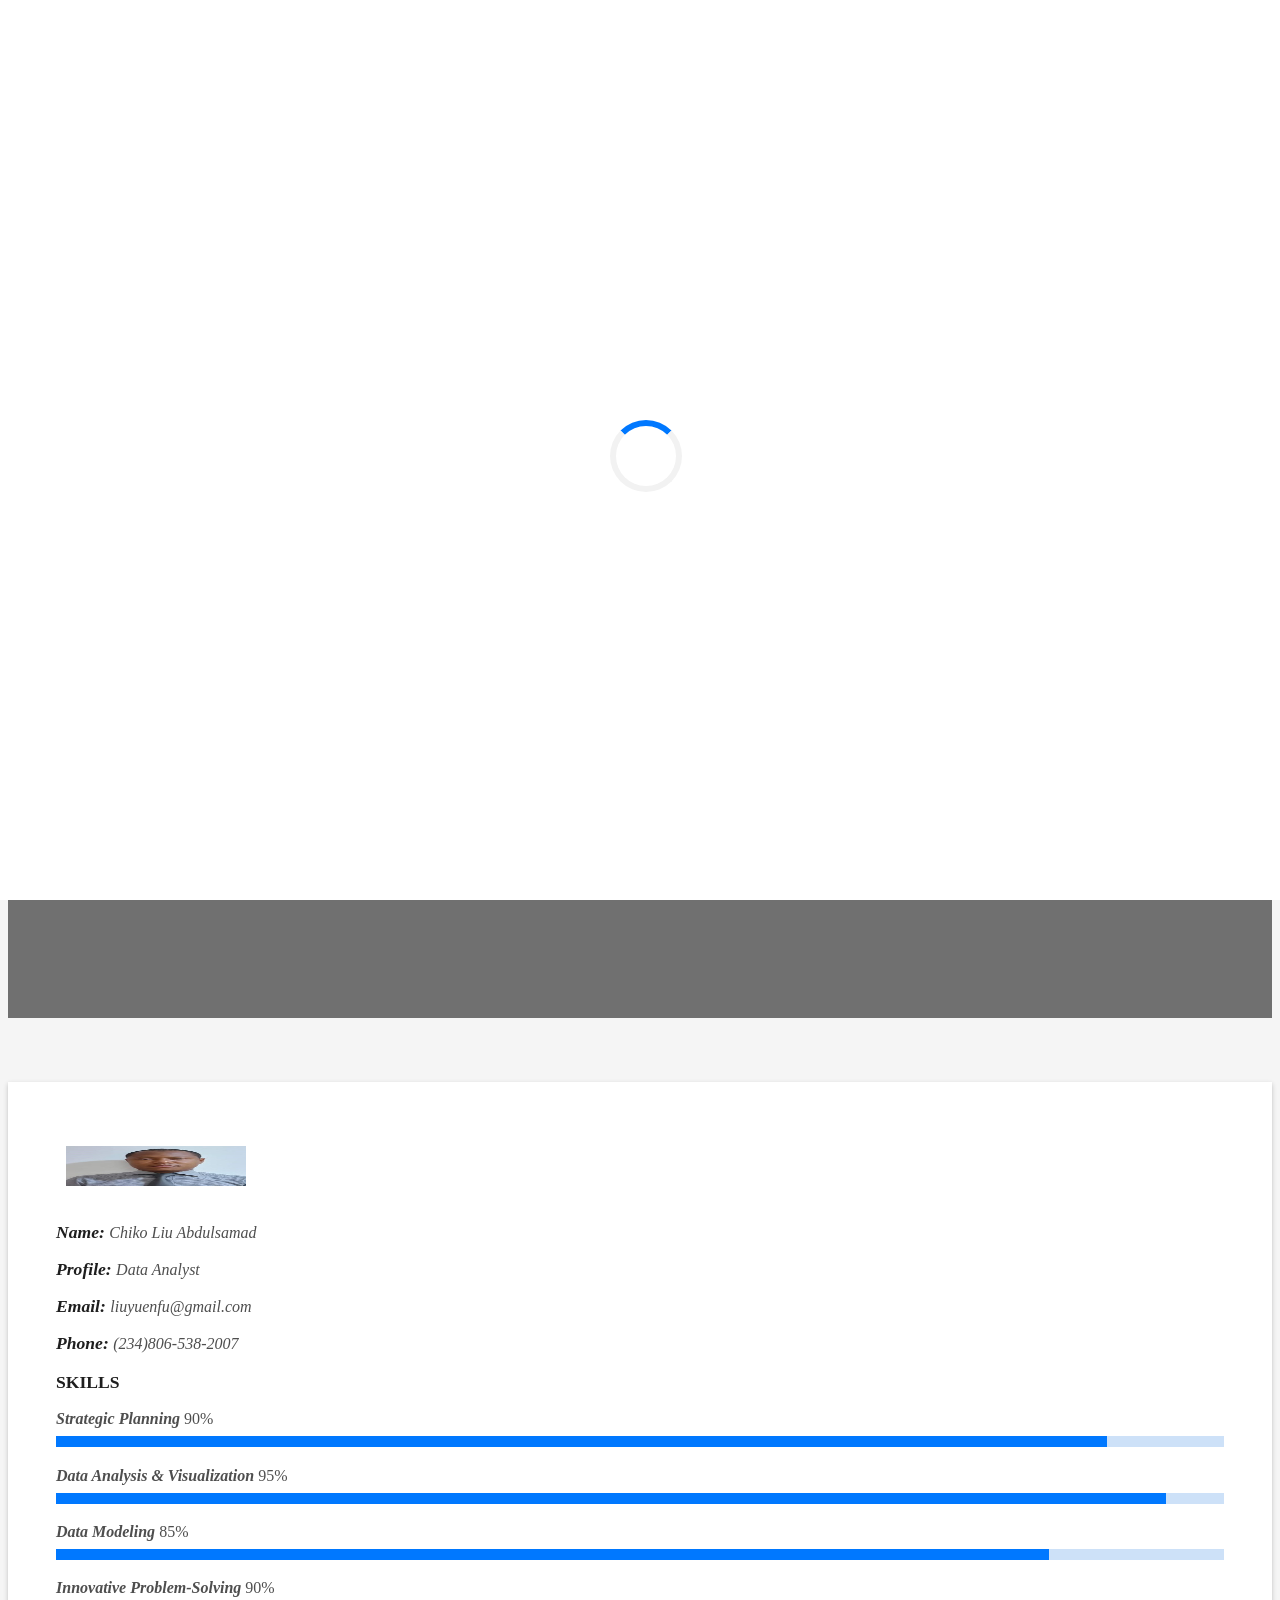
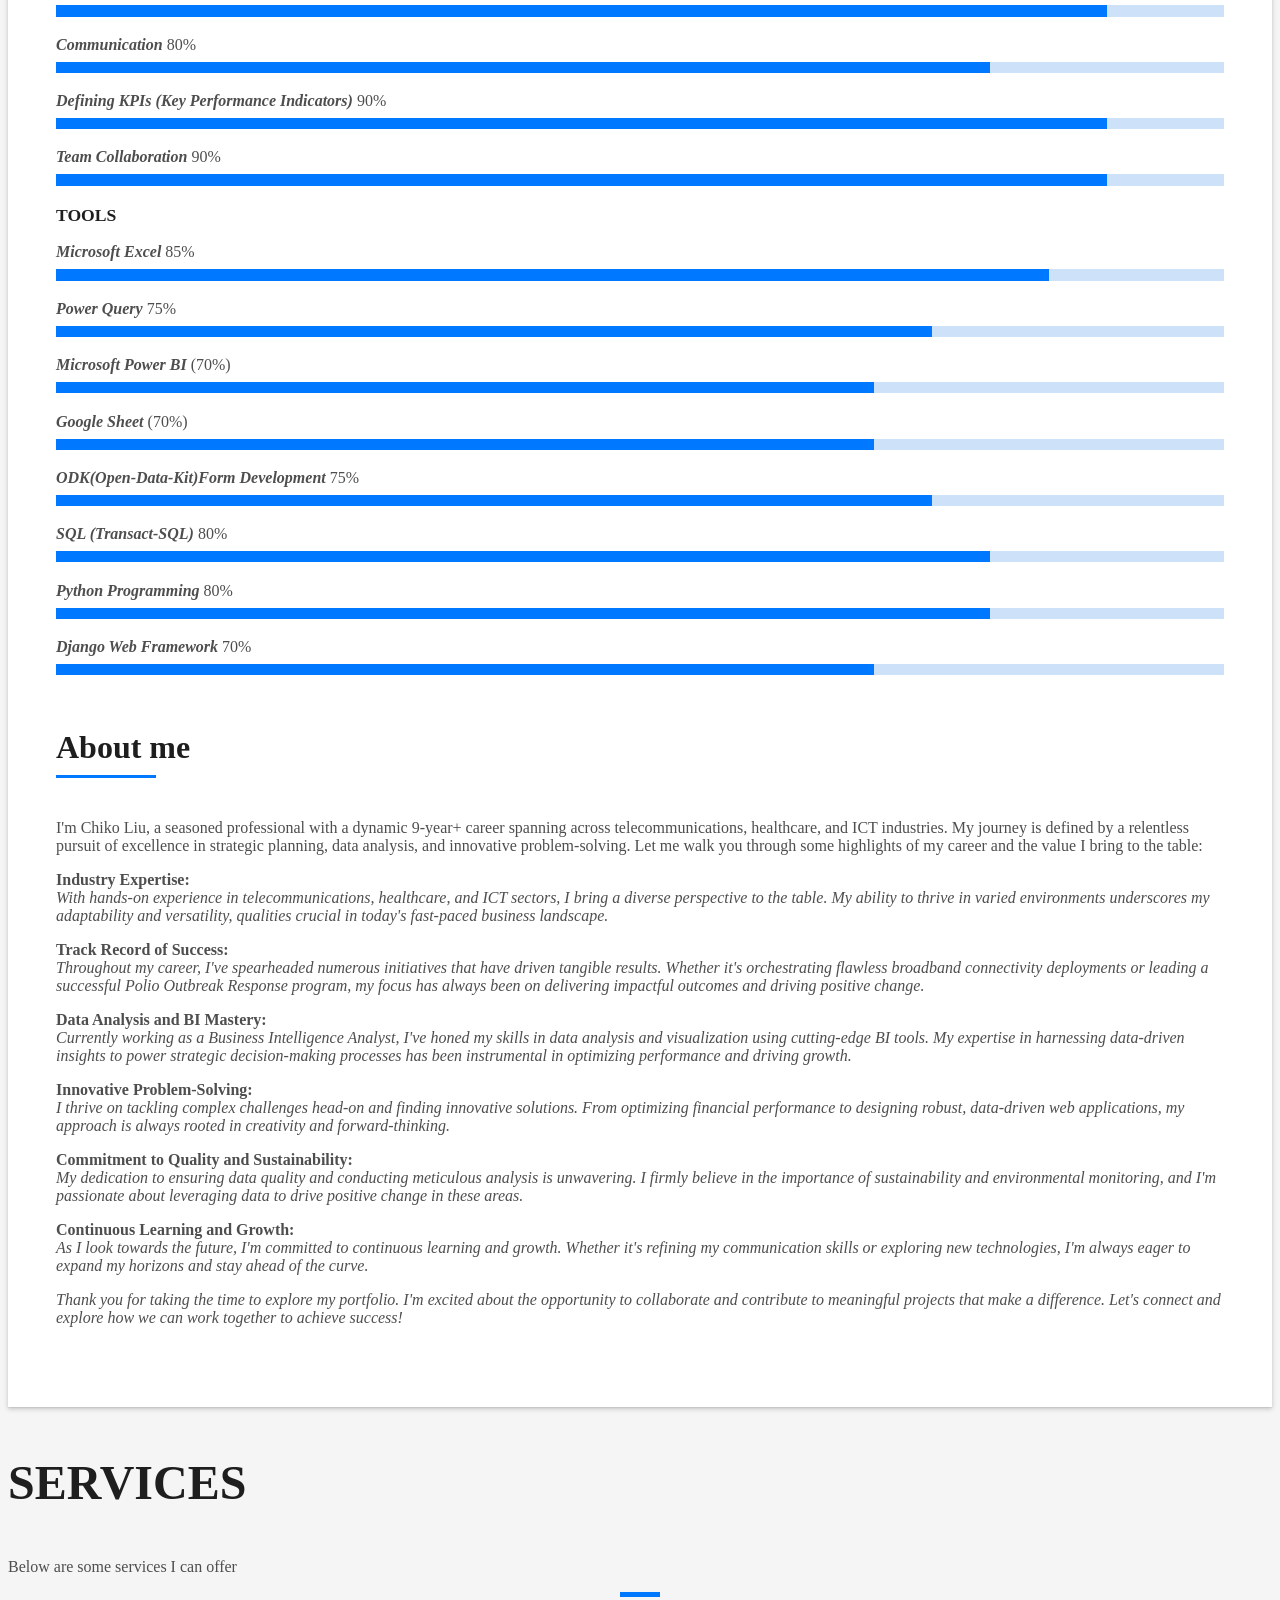
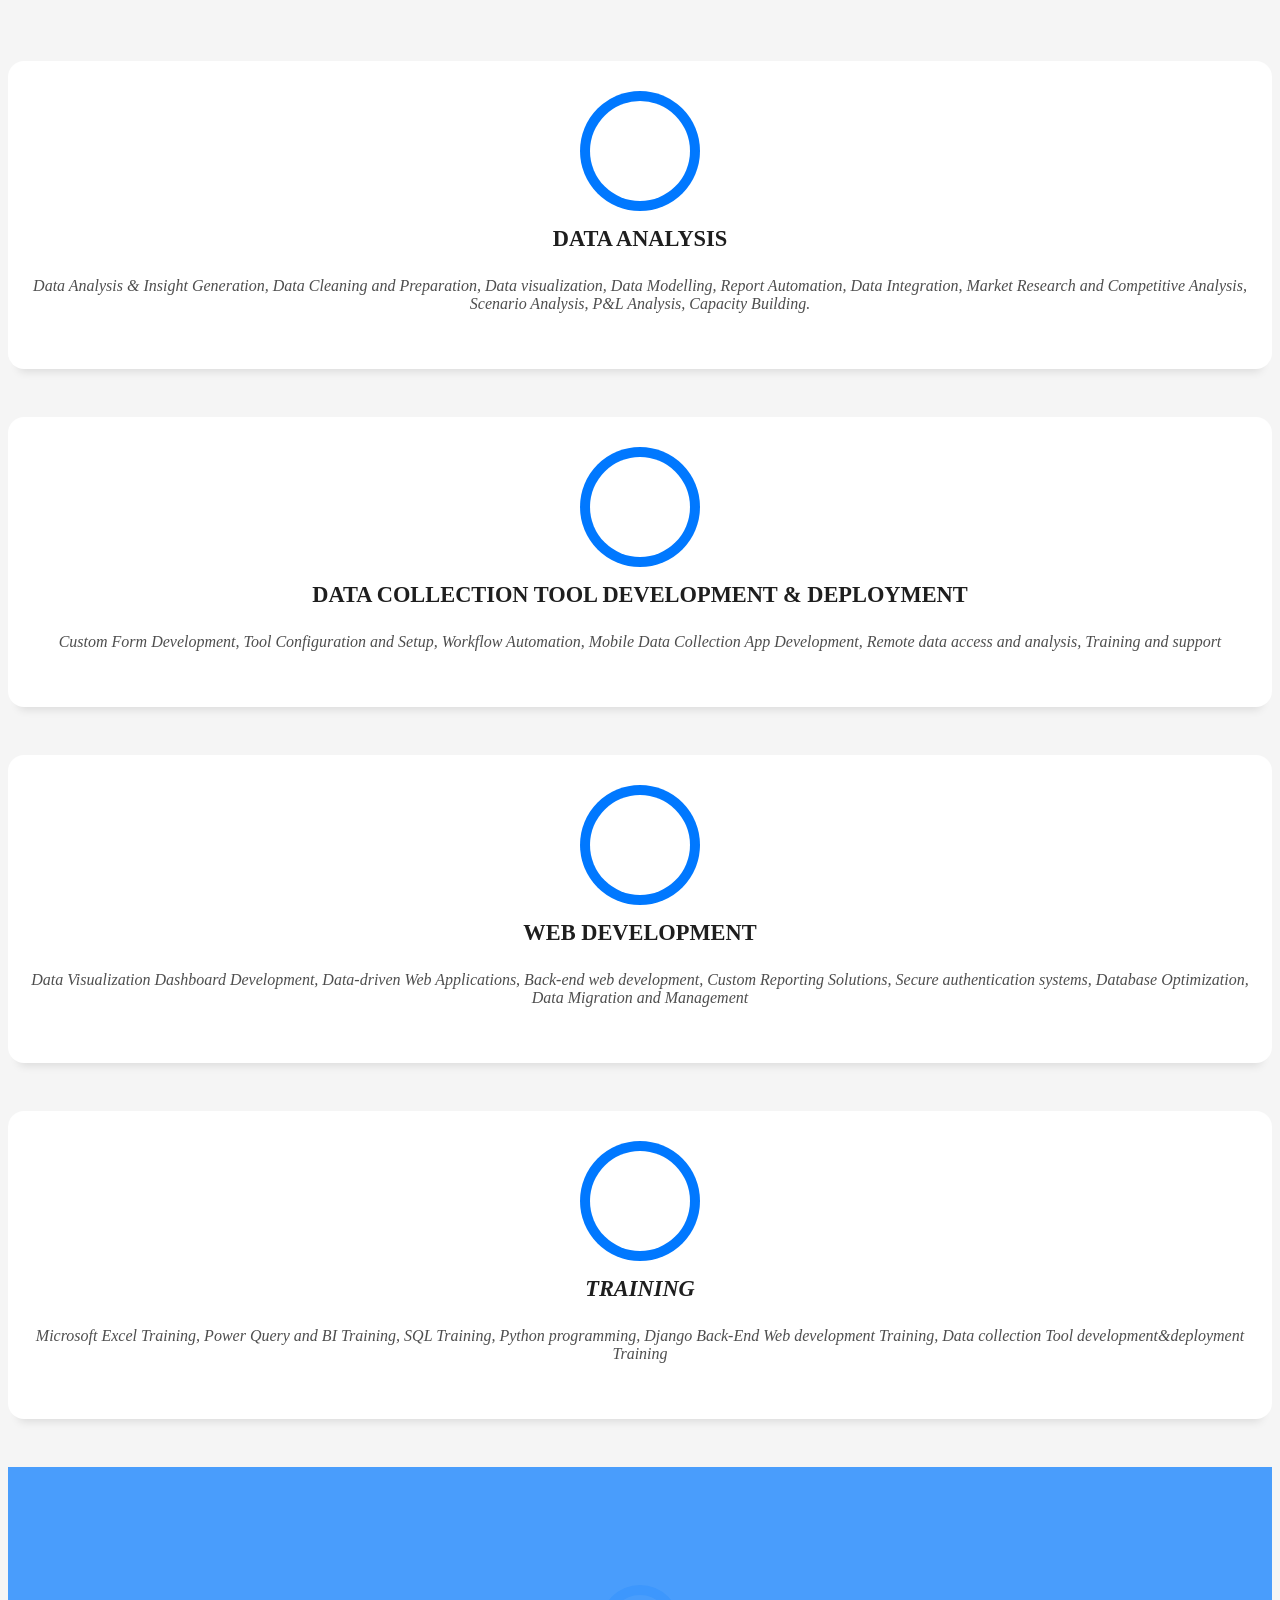
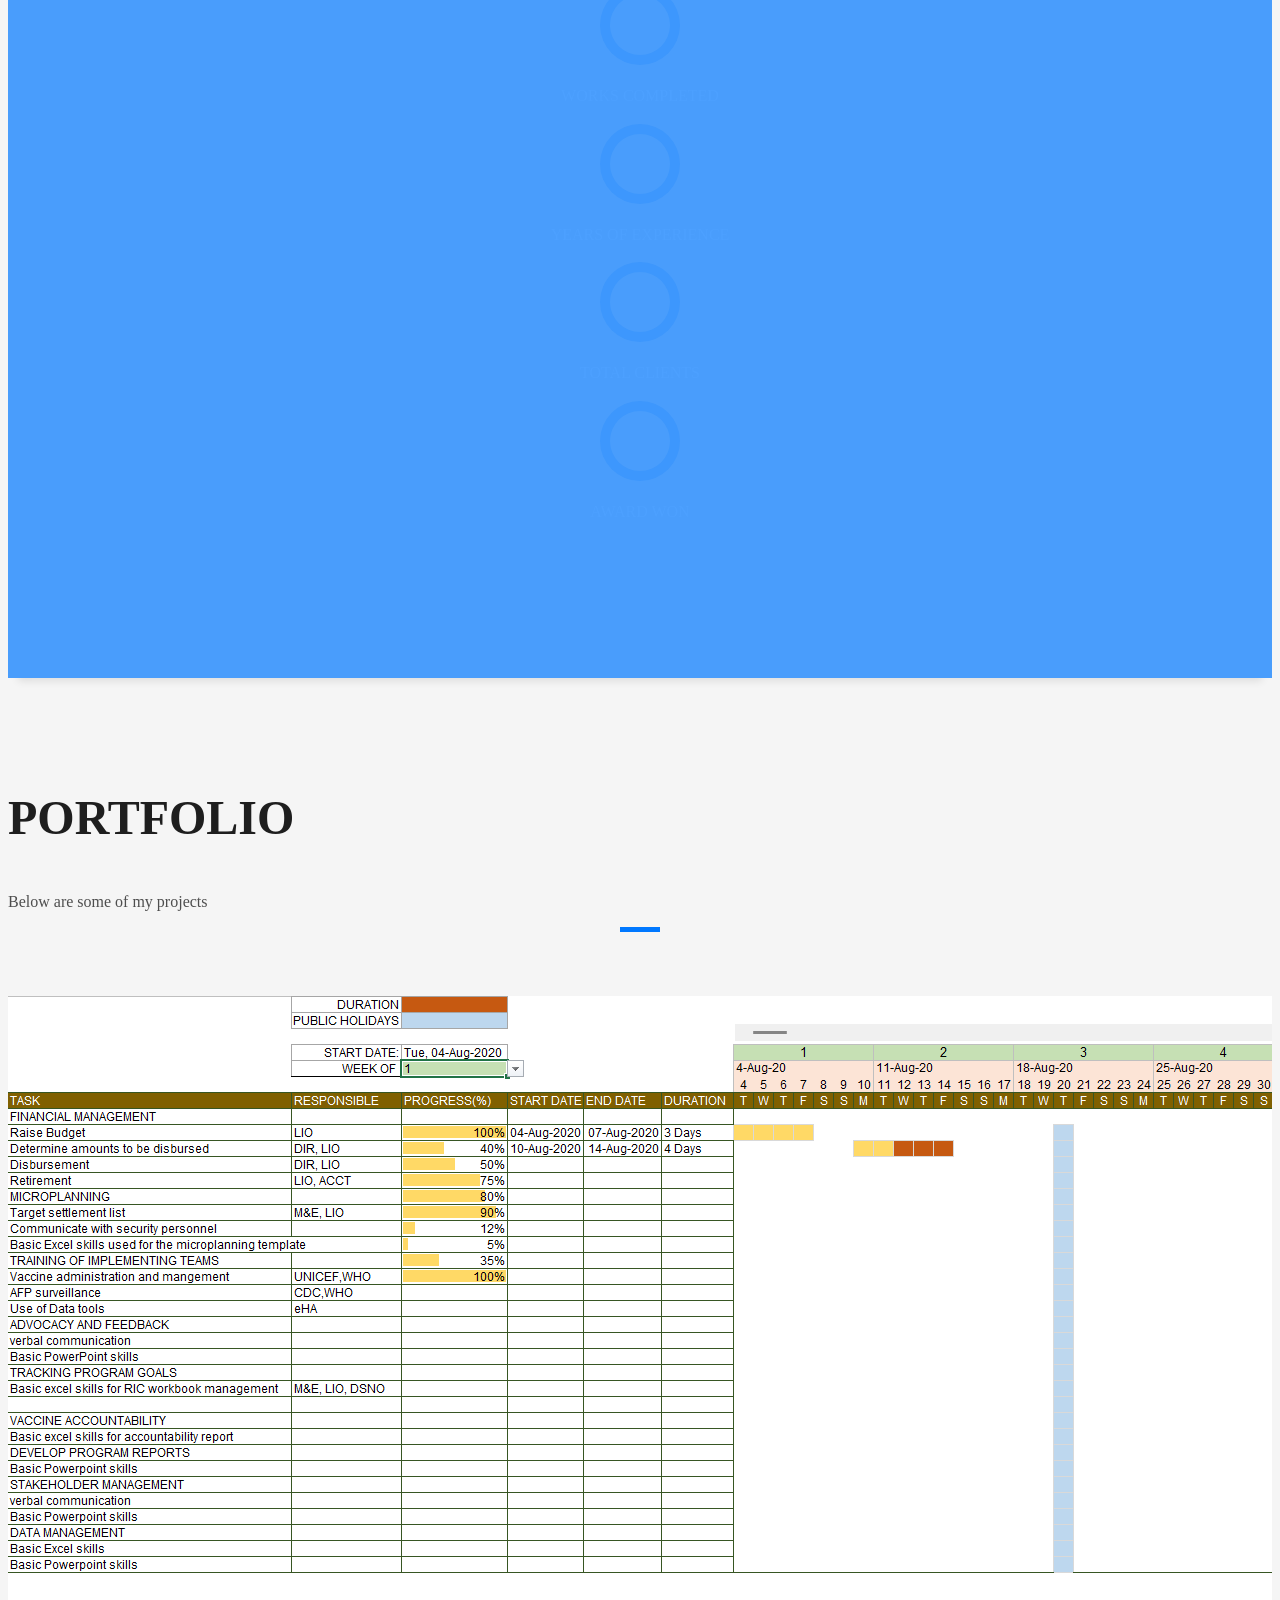
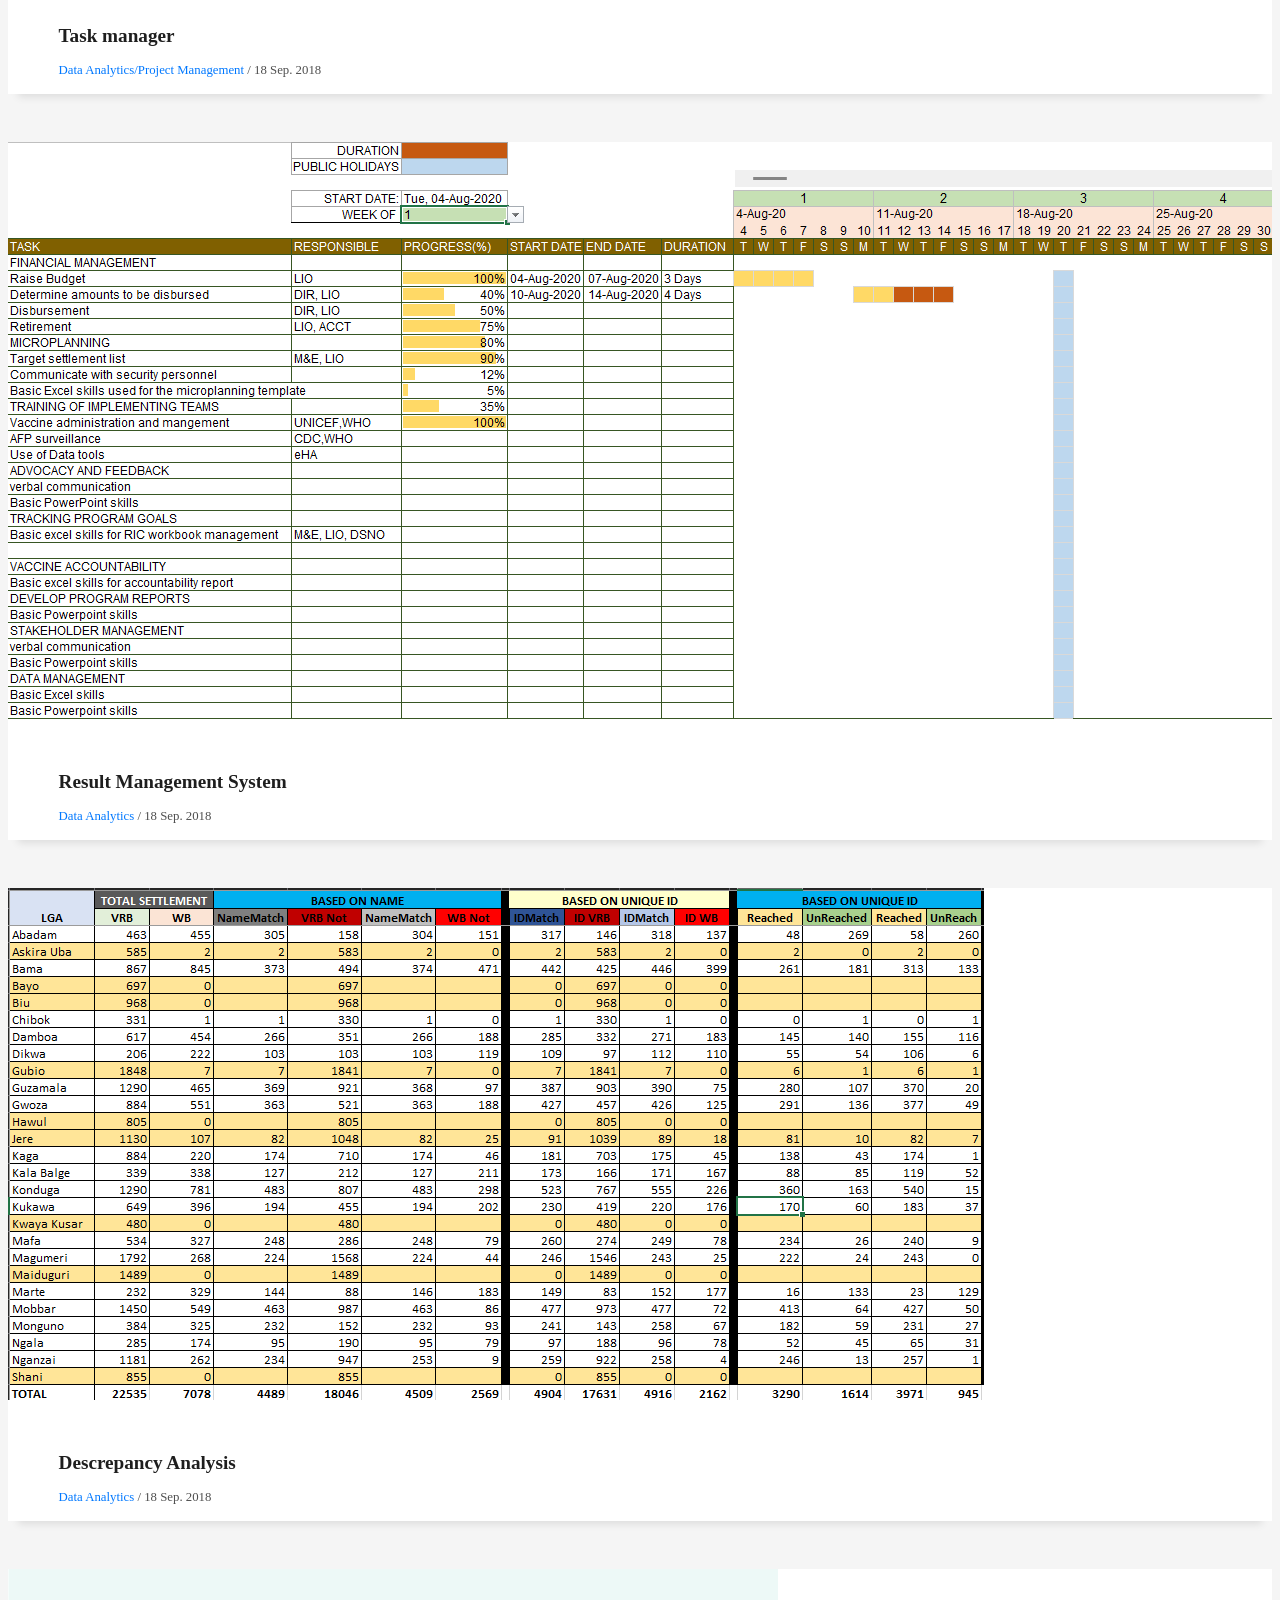
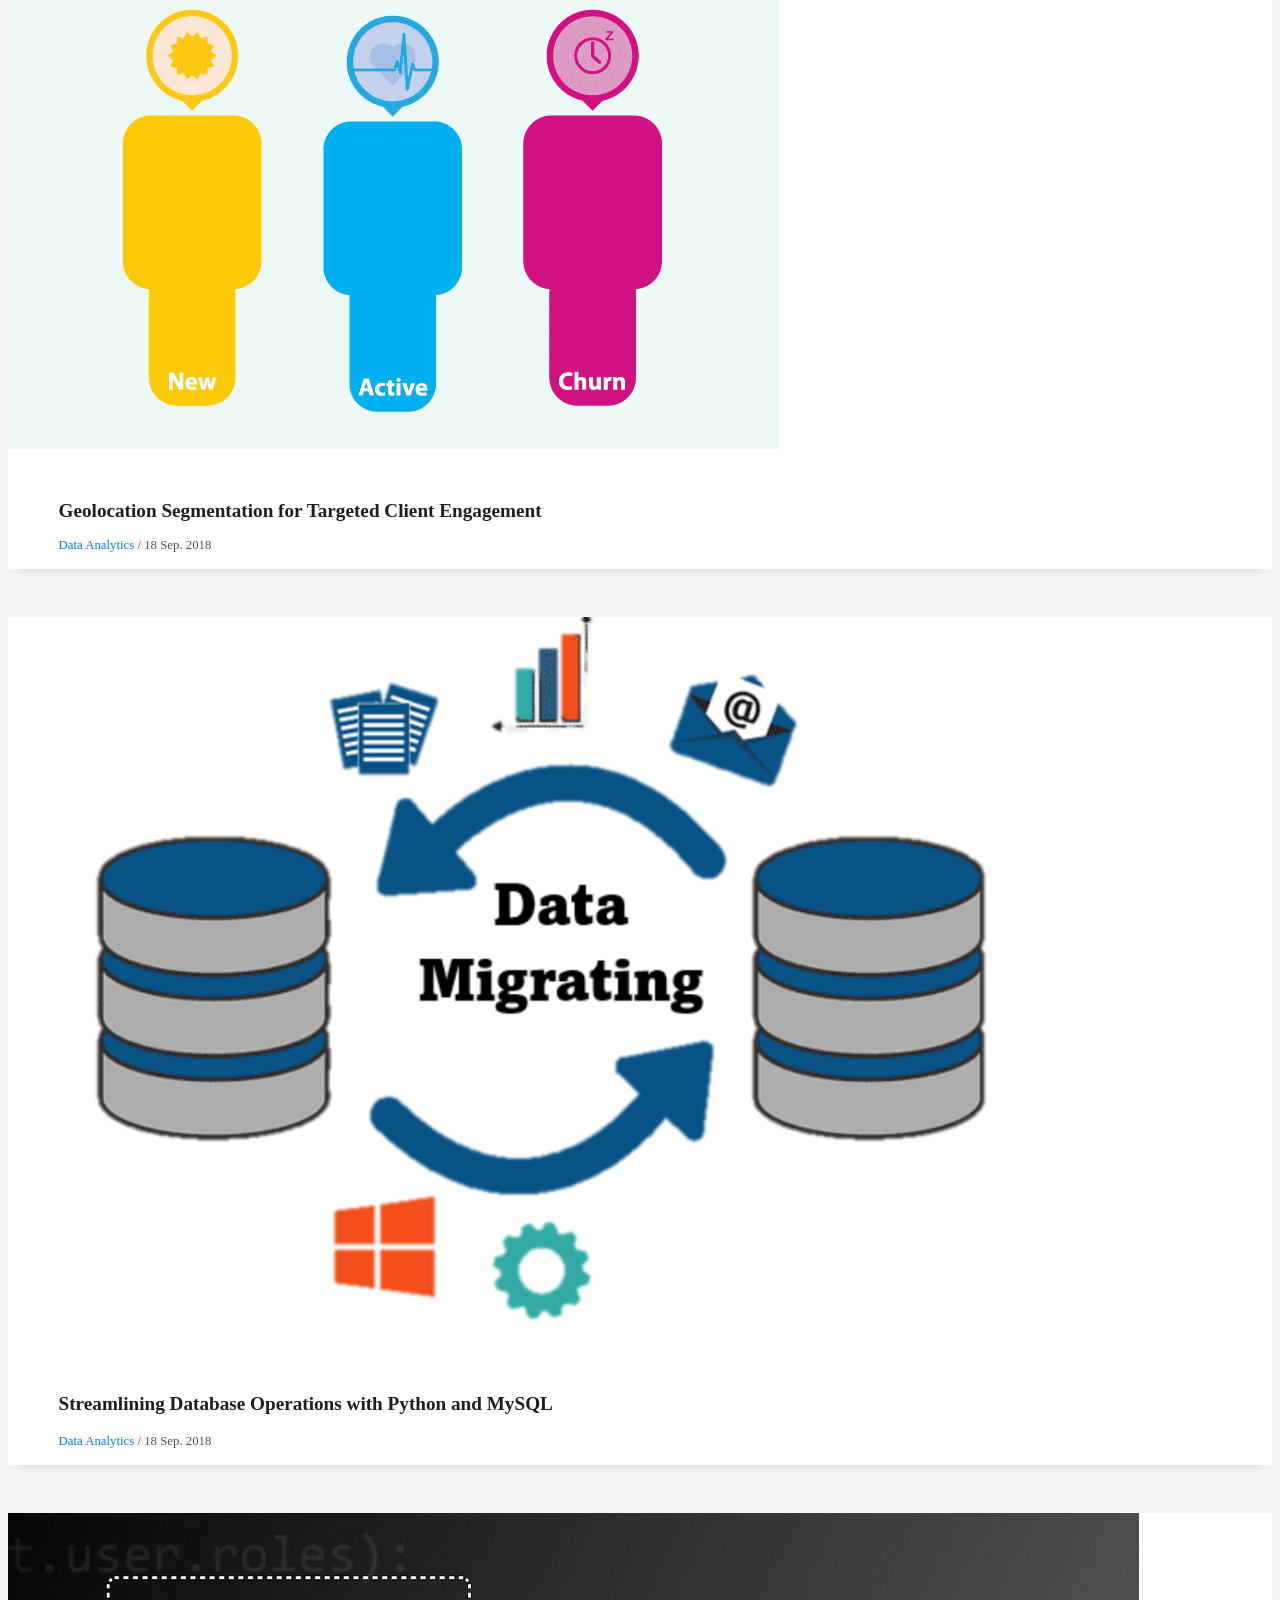
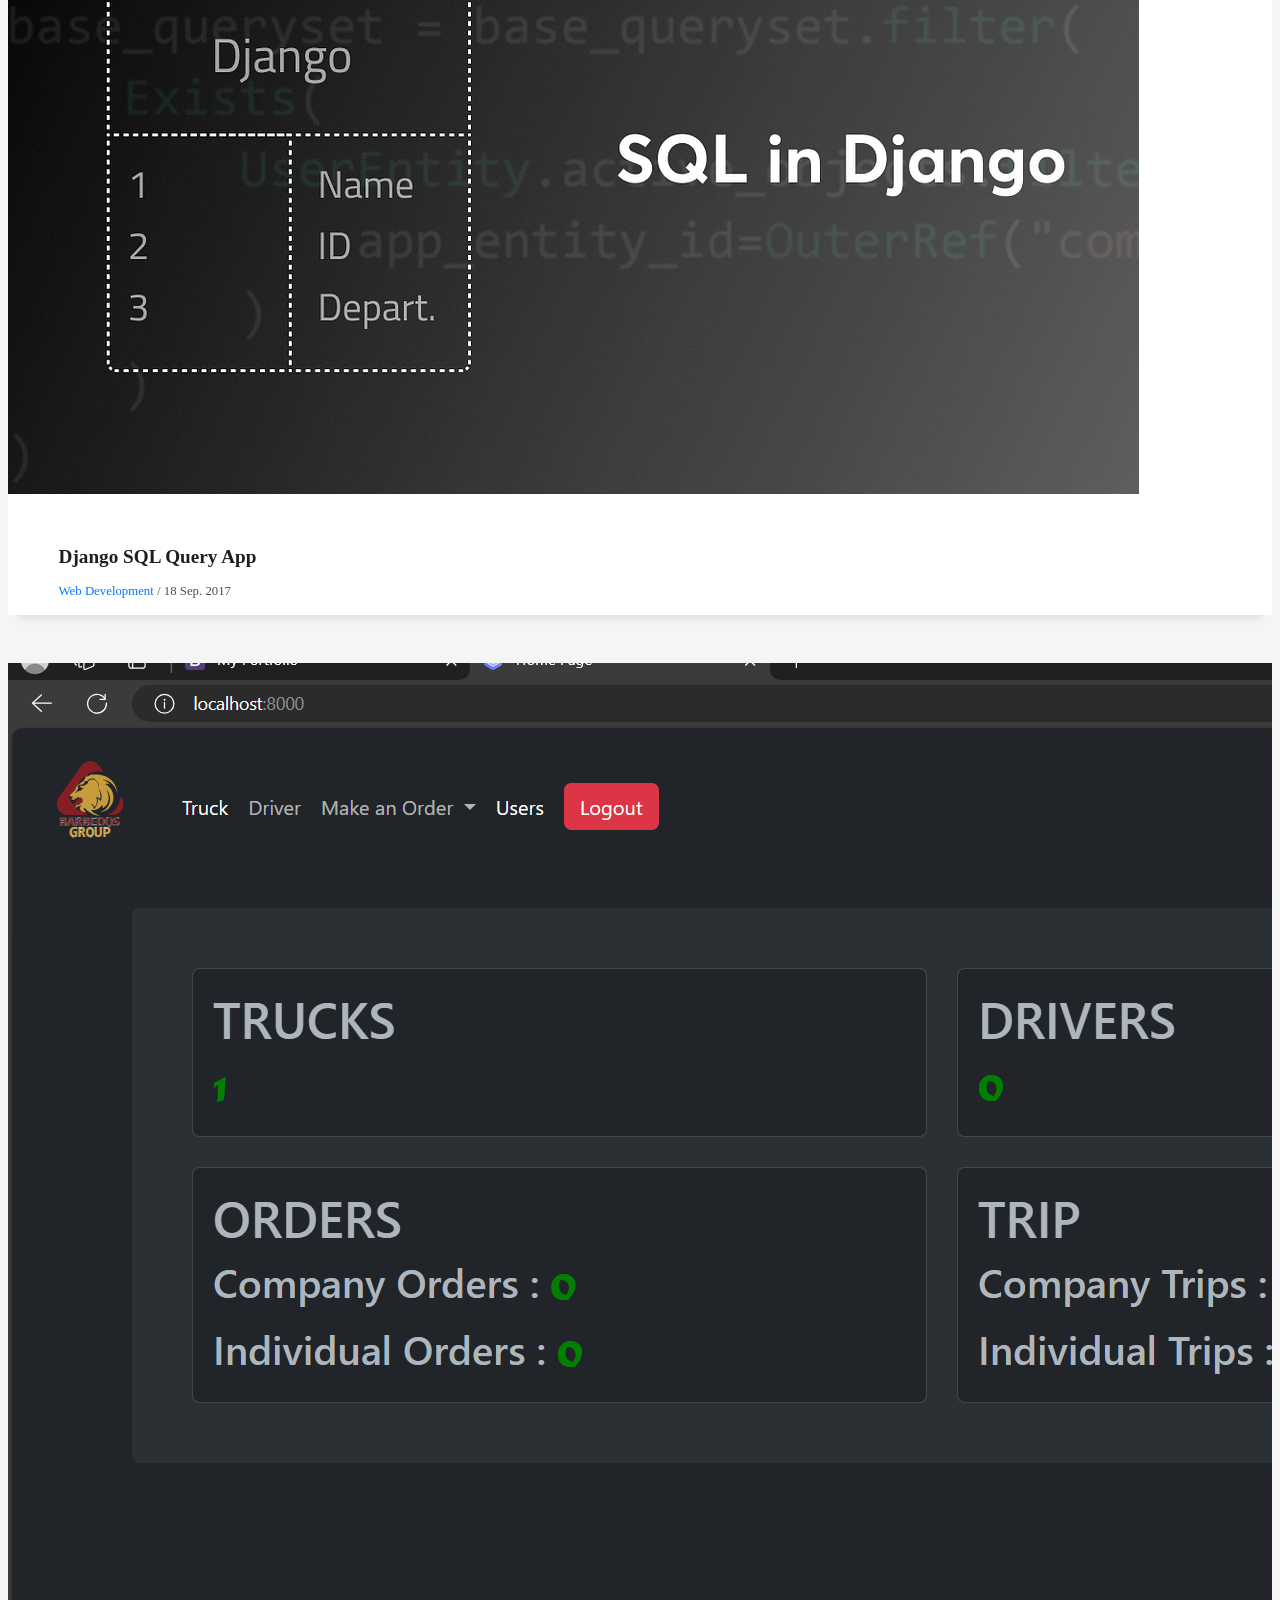
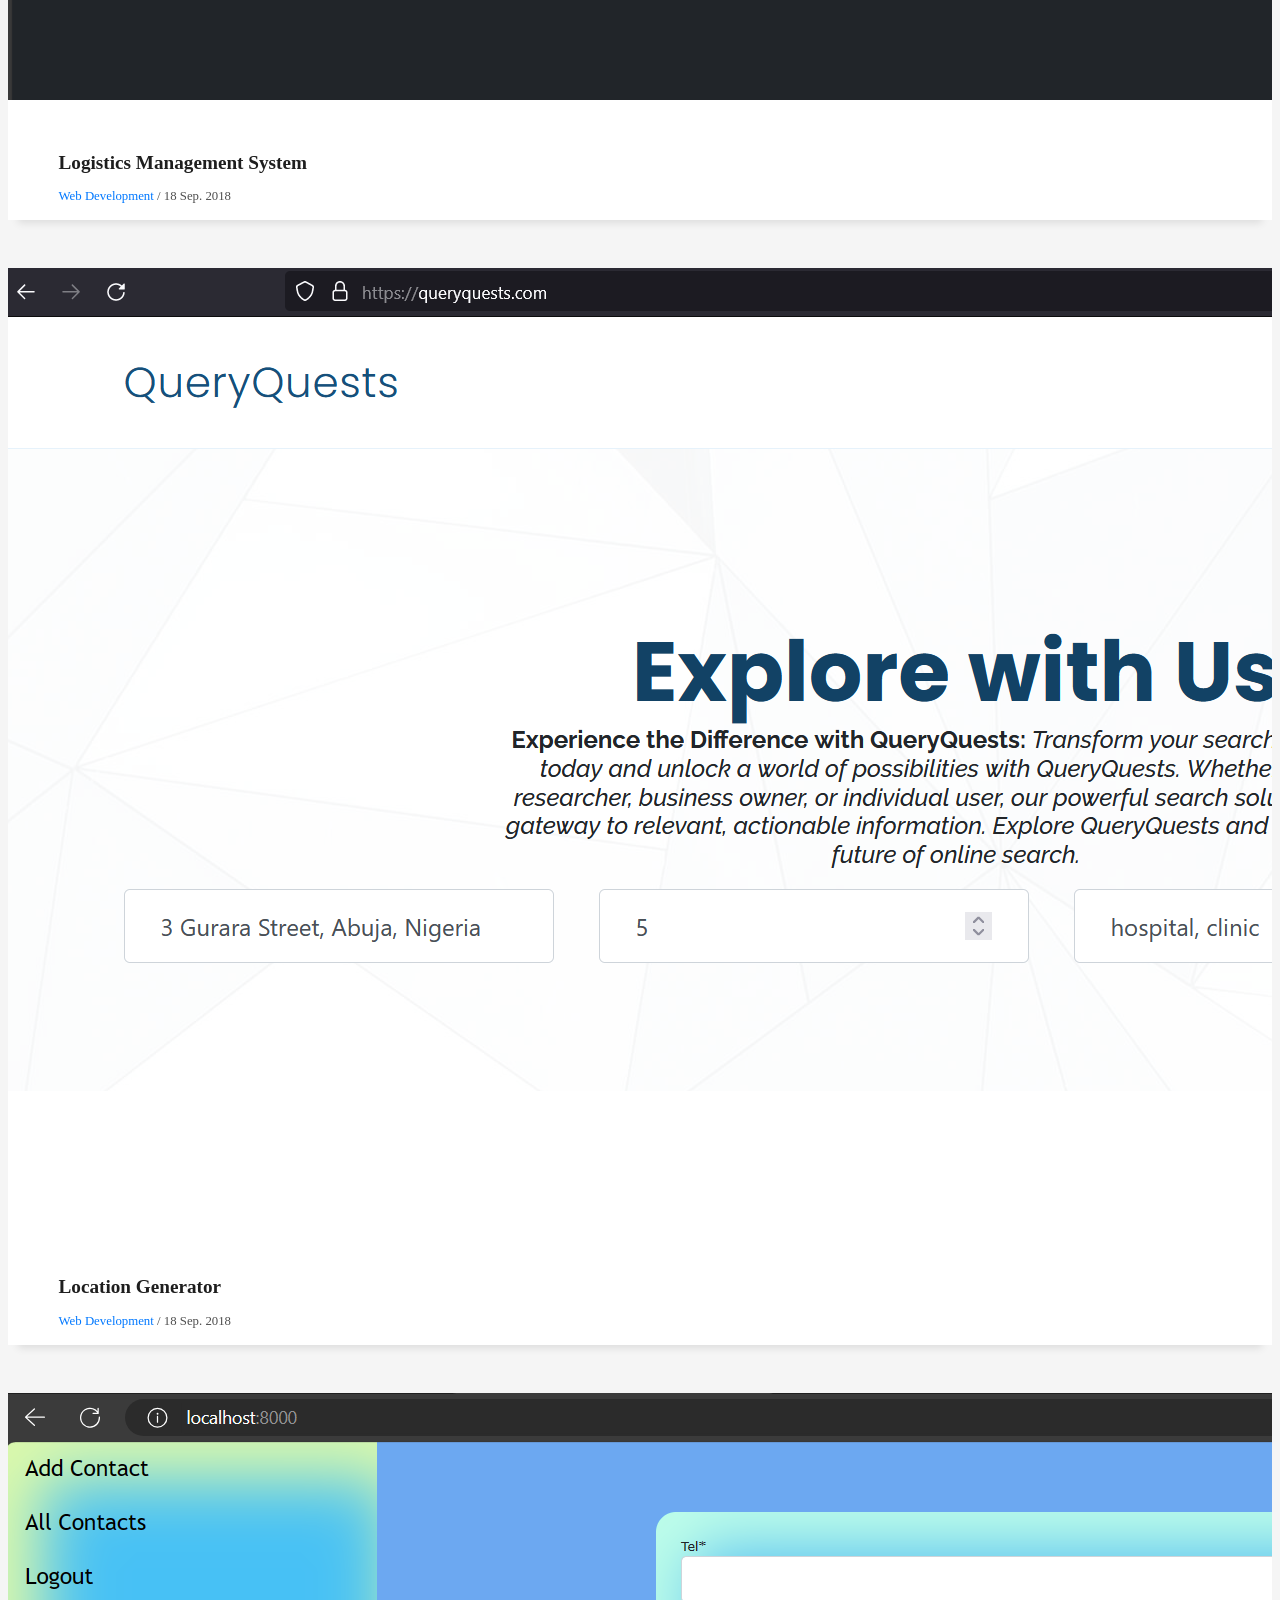
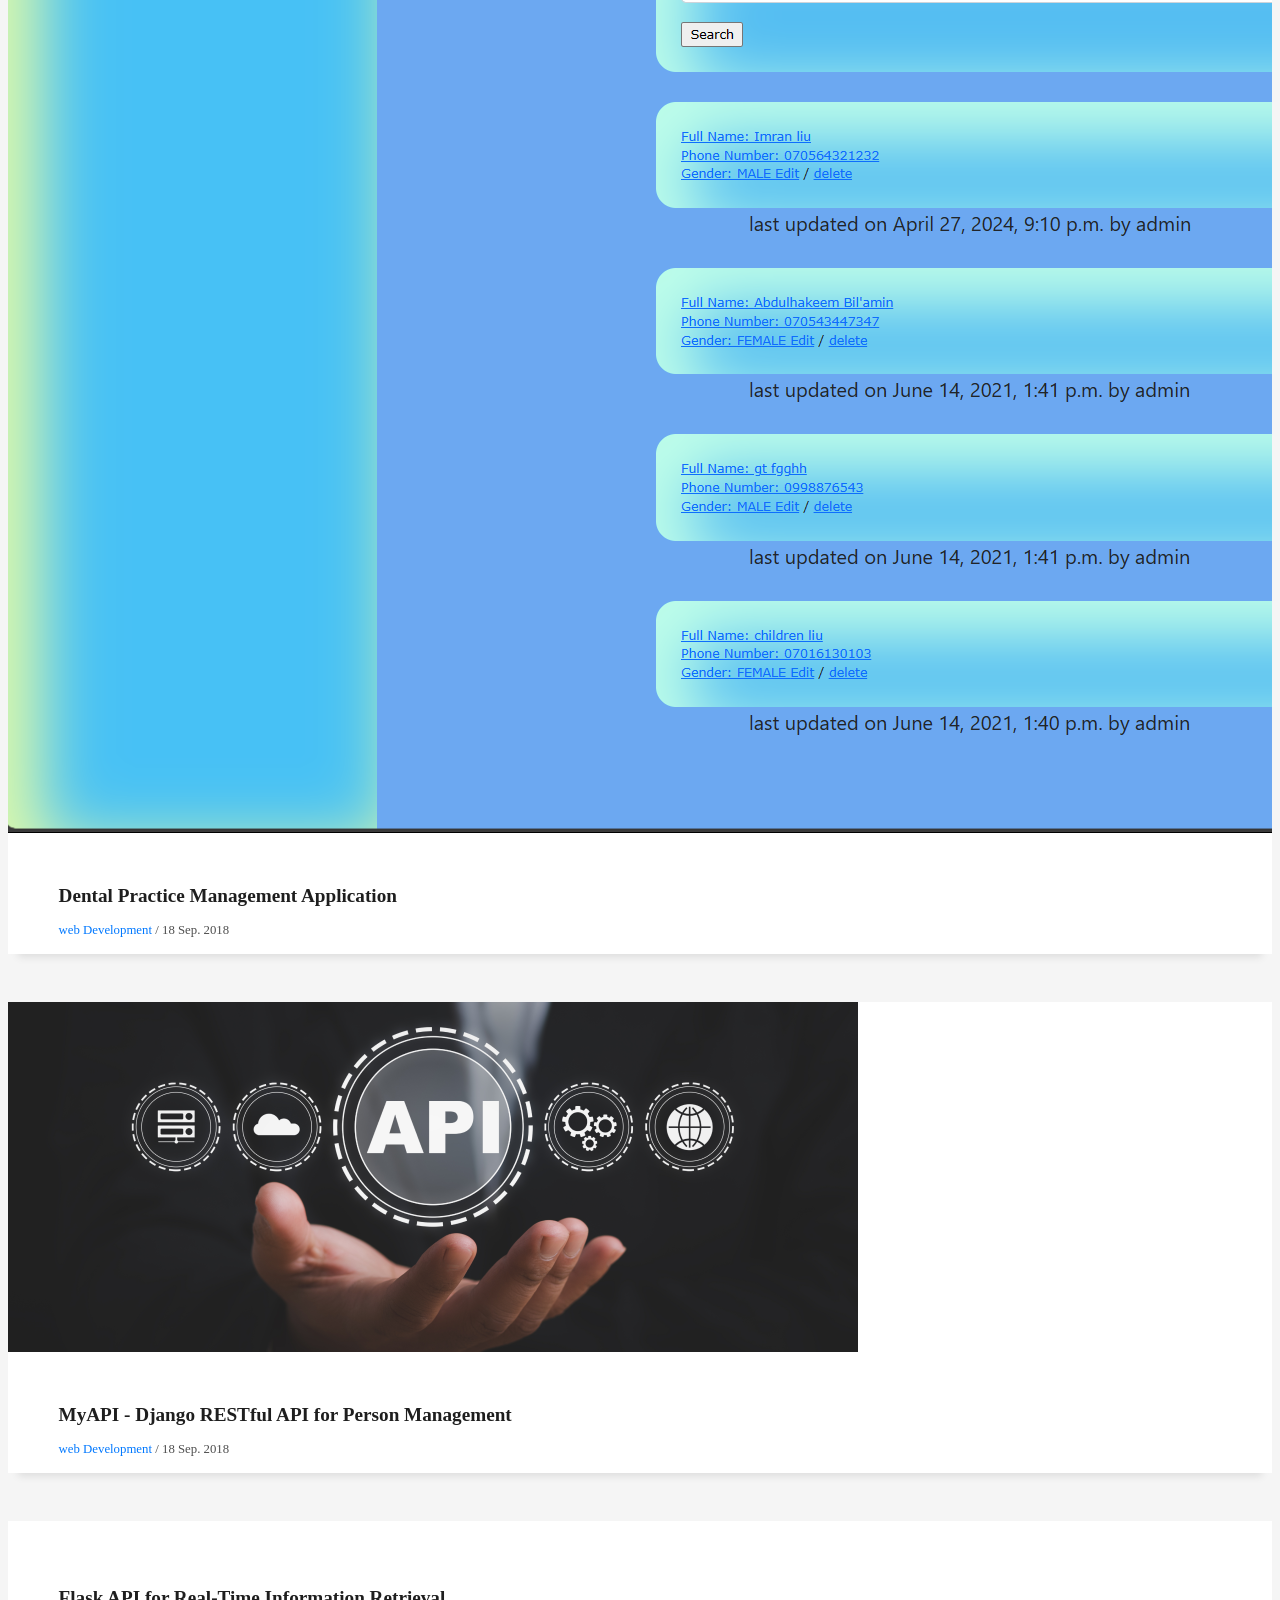
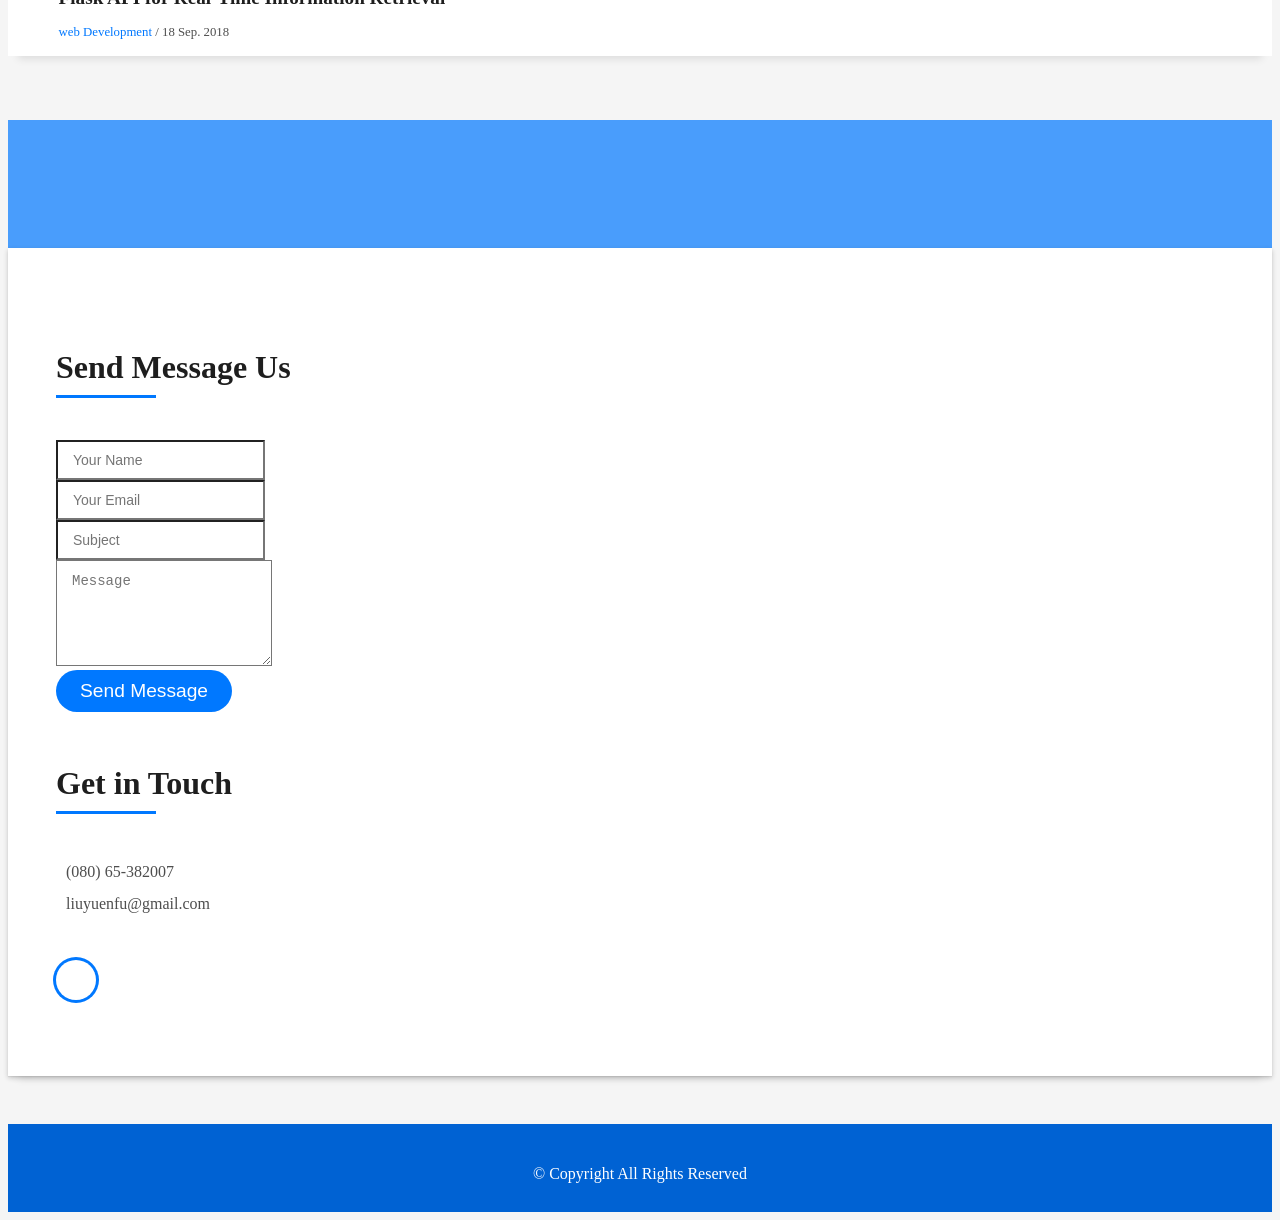
==== commit e4148e13: "added an adjustment in my homepage" ====
--- a/index.html
+++ b/index.html
@@ -106,7 +106,7 @@
                     </div>
                     <div class="col-sm-6 col-md-7">
                       <div class="about-info">
-                        <p><em><span class="title-s"> Name: </span> <span>Chiko Liu </span></em></p>
+                        <p><em><span class="title-s"> Name: </span> <span>Chiko Liu Abdulsamad</span></em></p>
                         <p><em><span class="title-s">Profile: </span> <span>Data Analyst</span></em></p>
                         <p><em><span class="title-s">Email: </span> <span>liuyuenfu@gmail.com</span></em></p>
                         <p><em><span class="title-s">Phone: </span> <span>(234)806-538-2007</span></em></p>
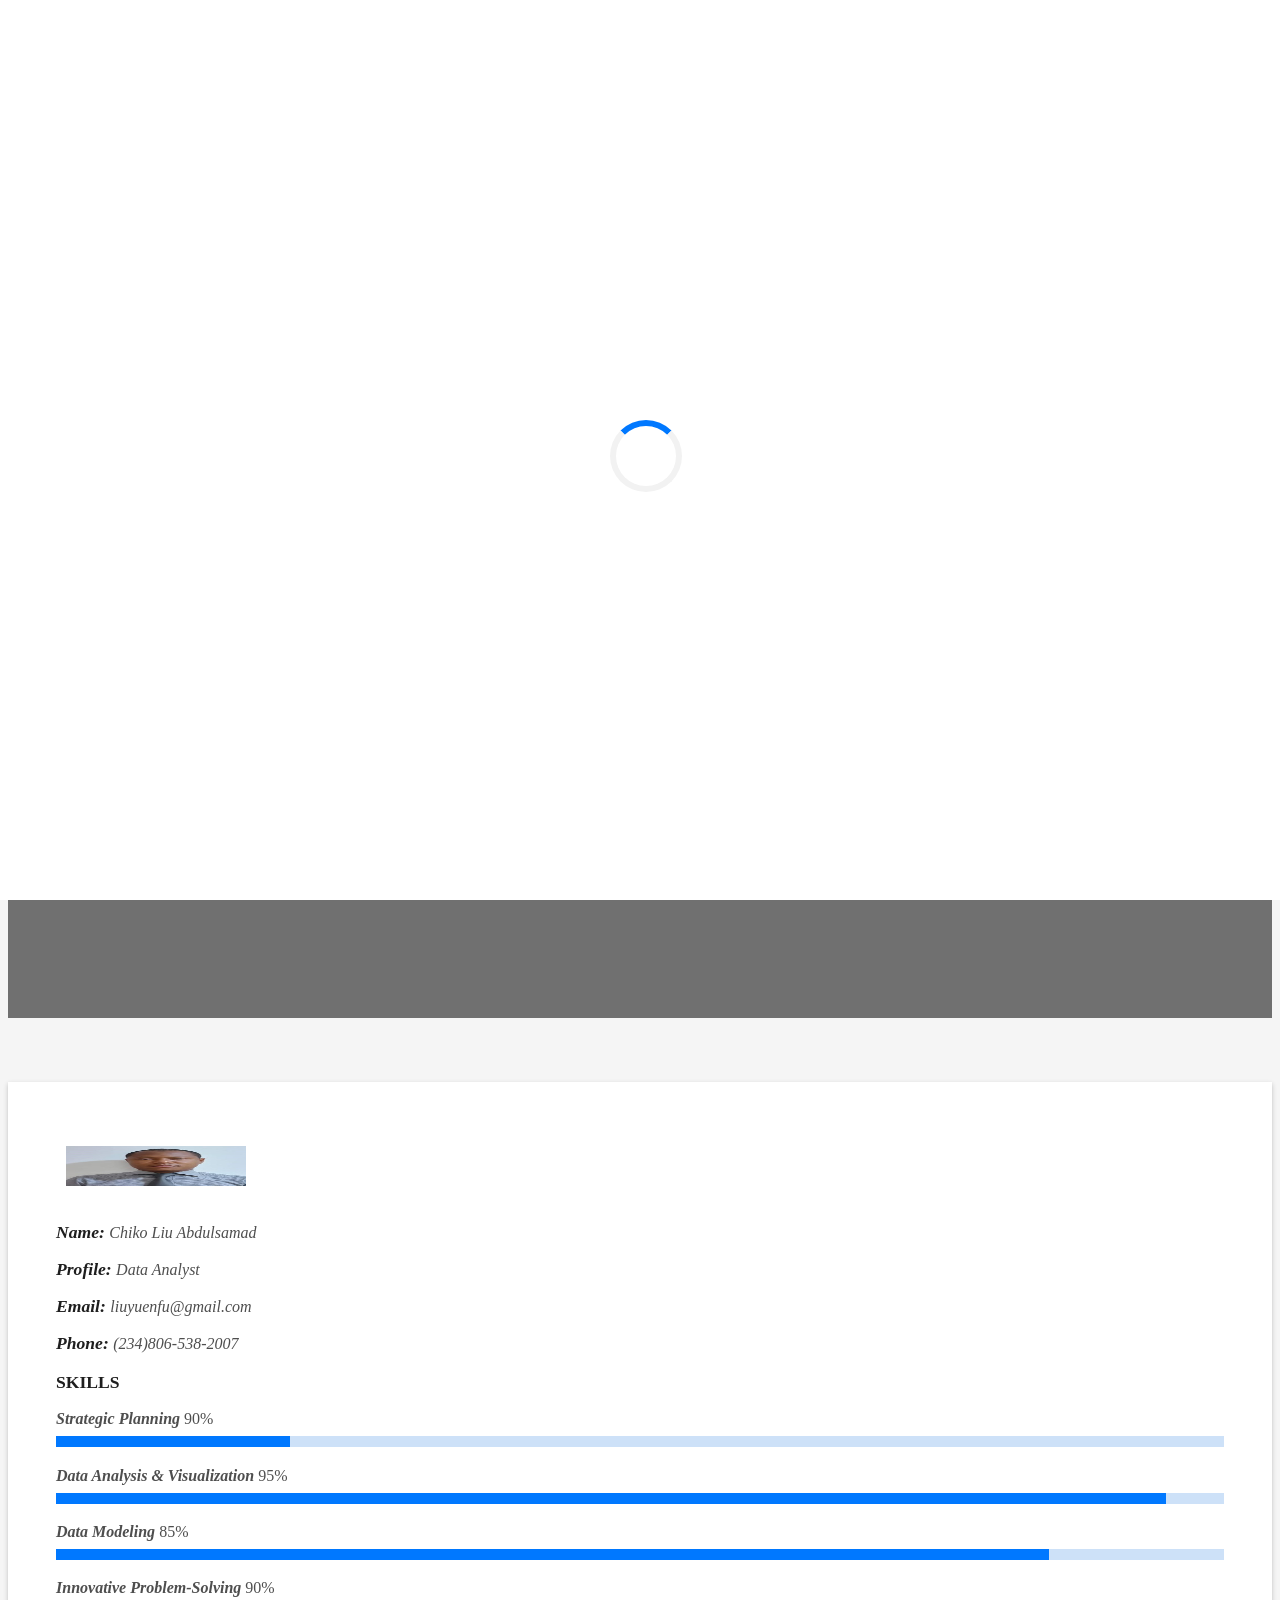
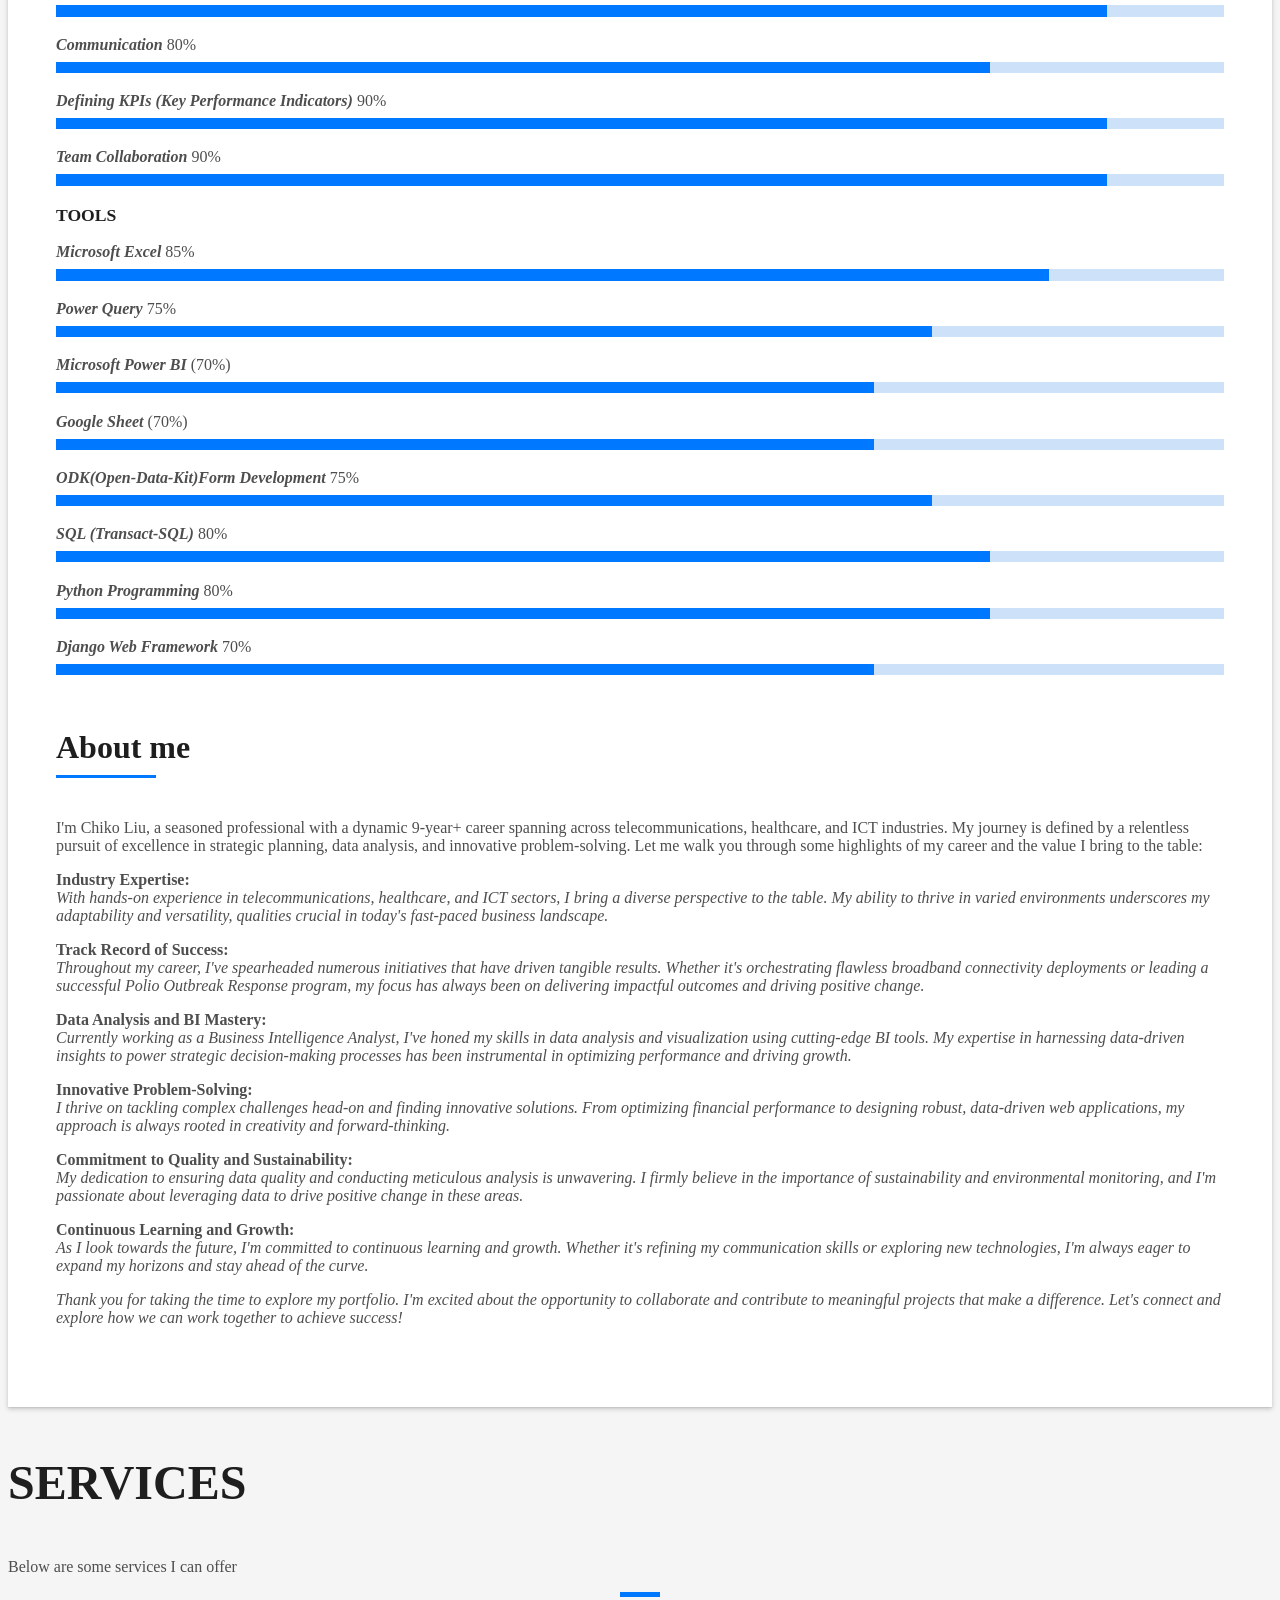
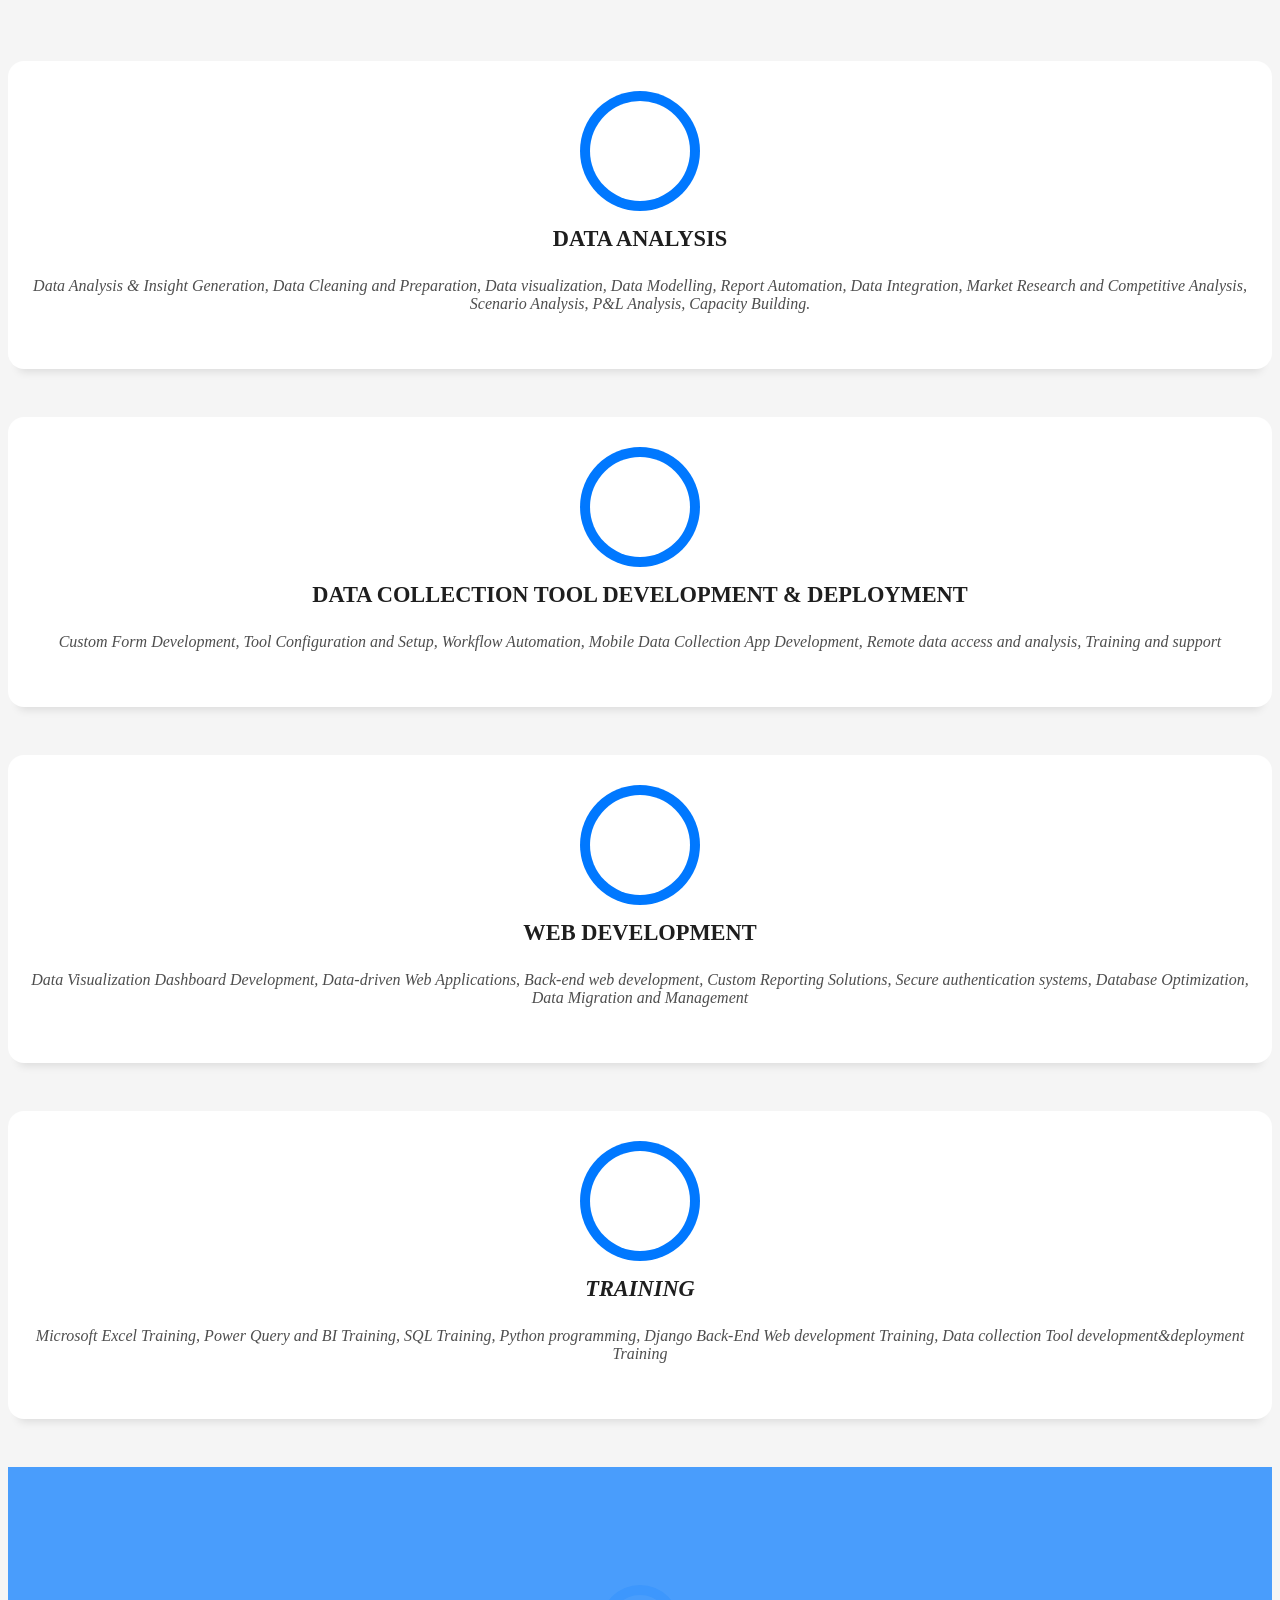
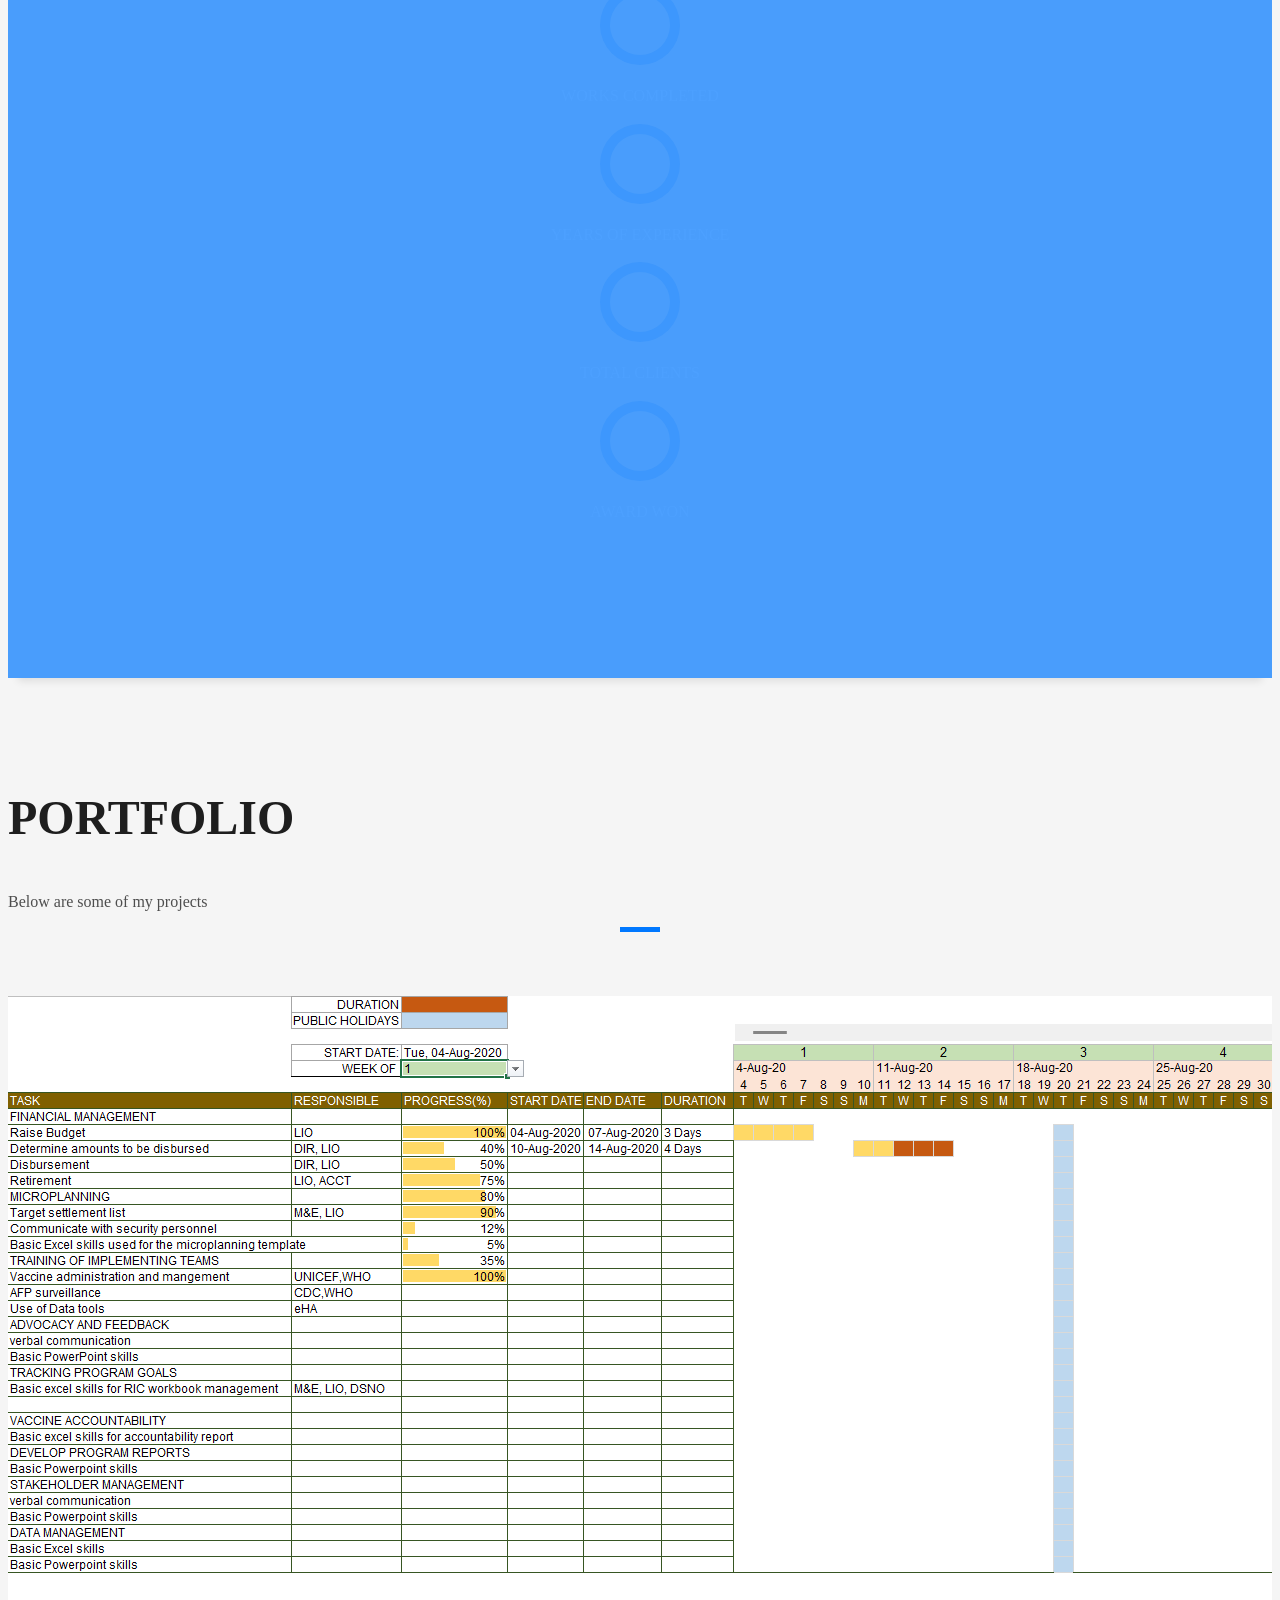
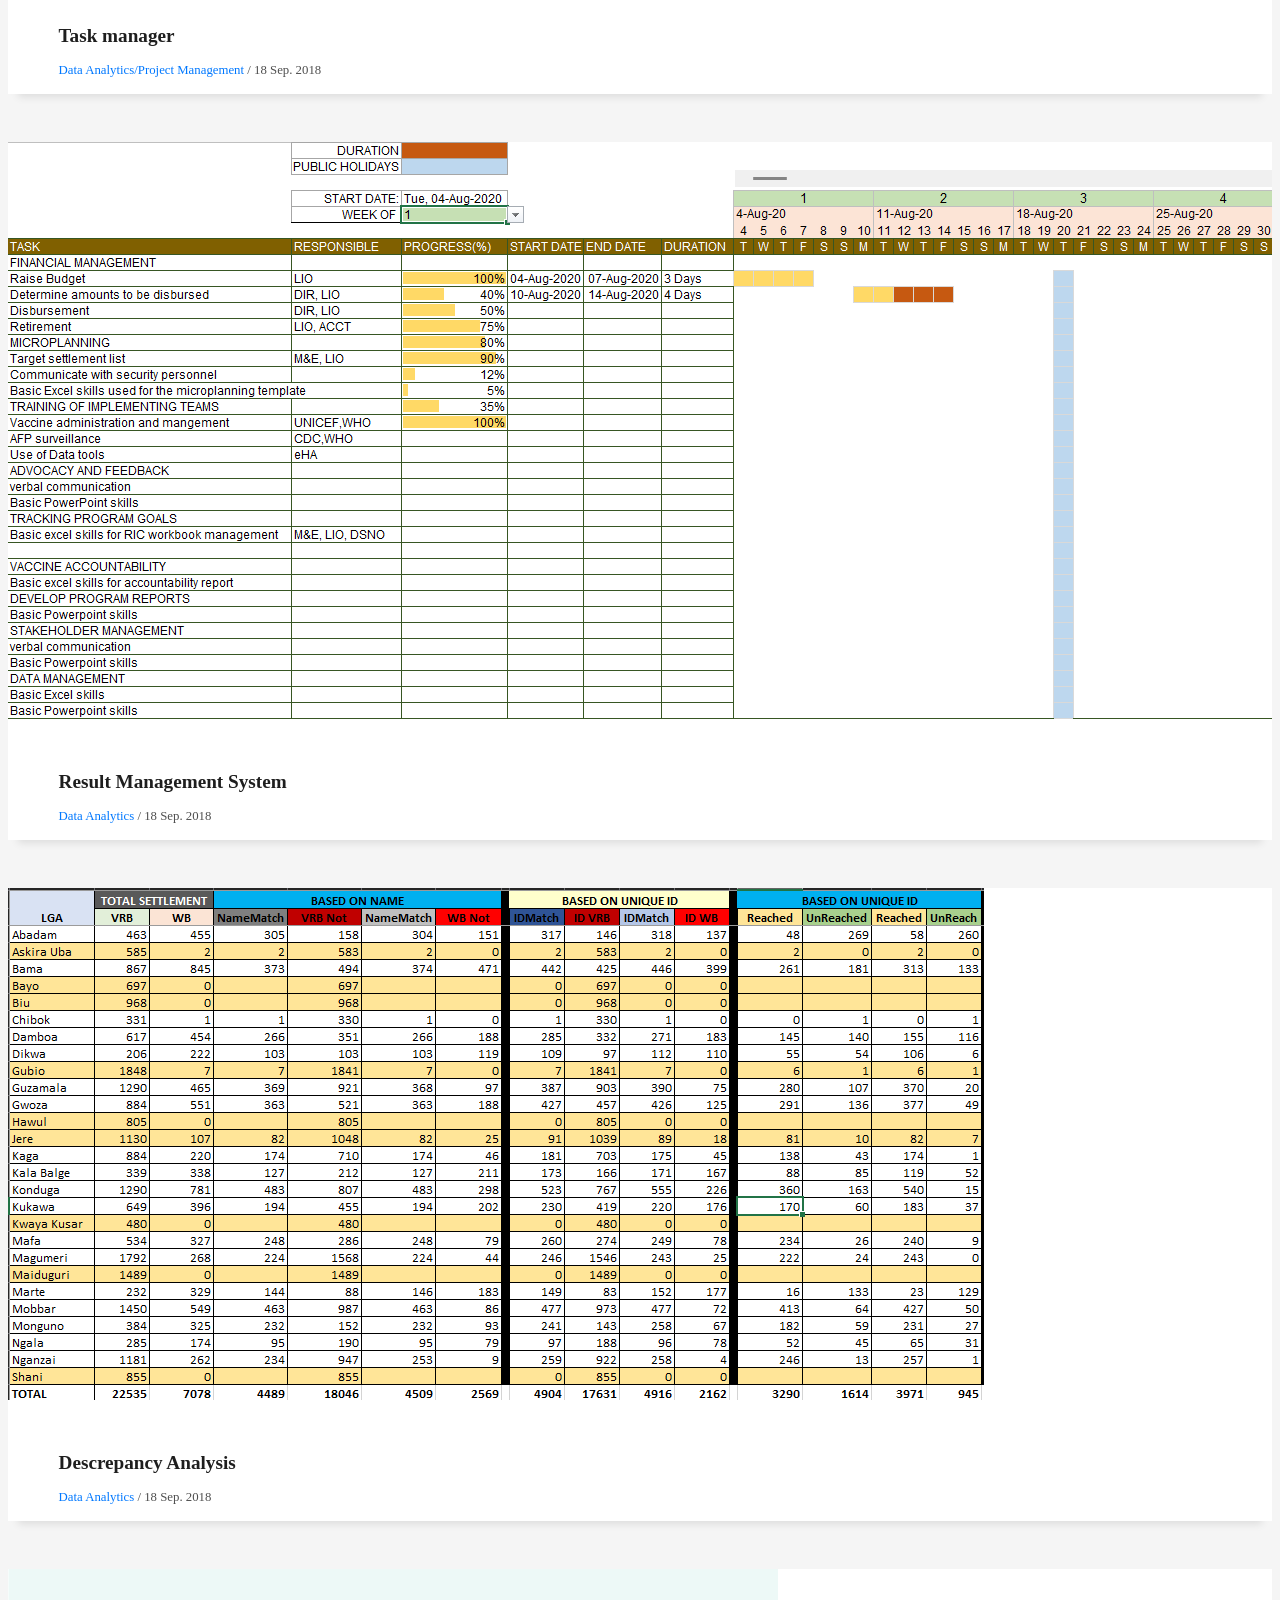
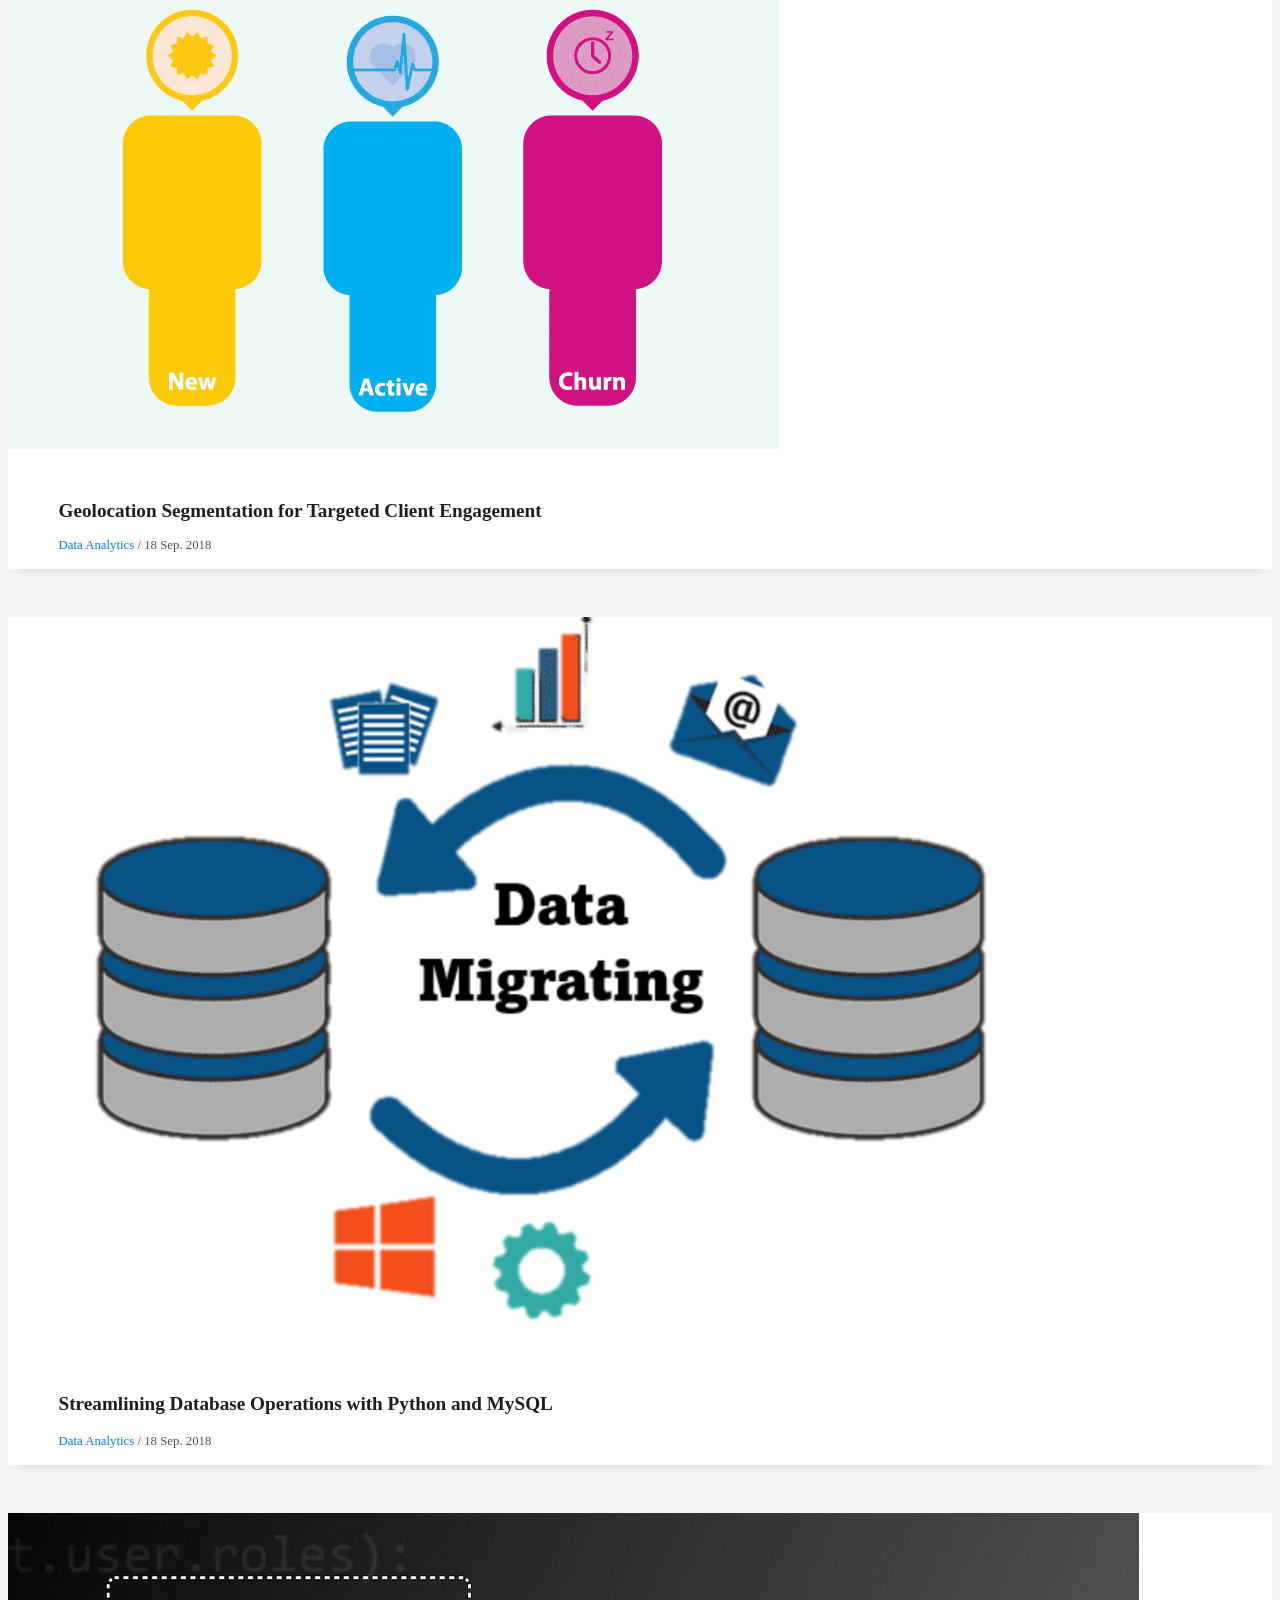
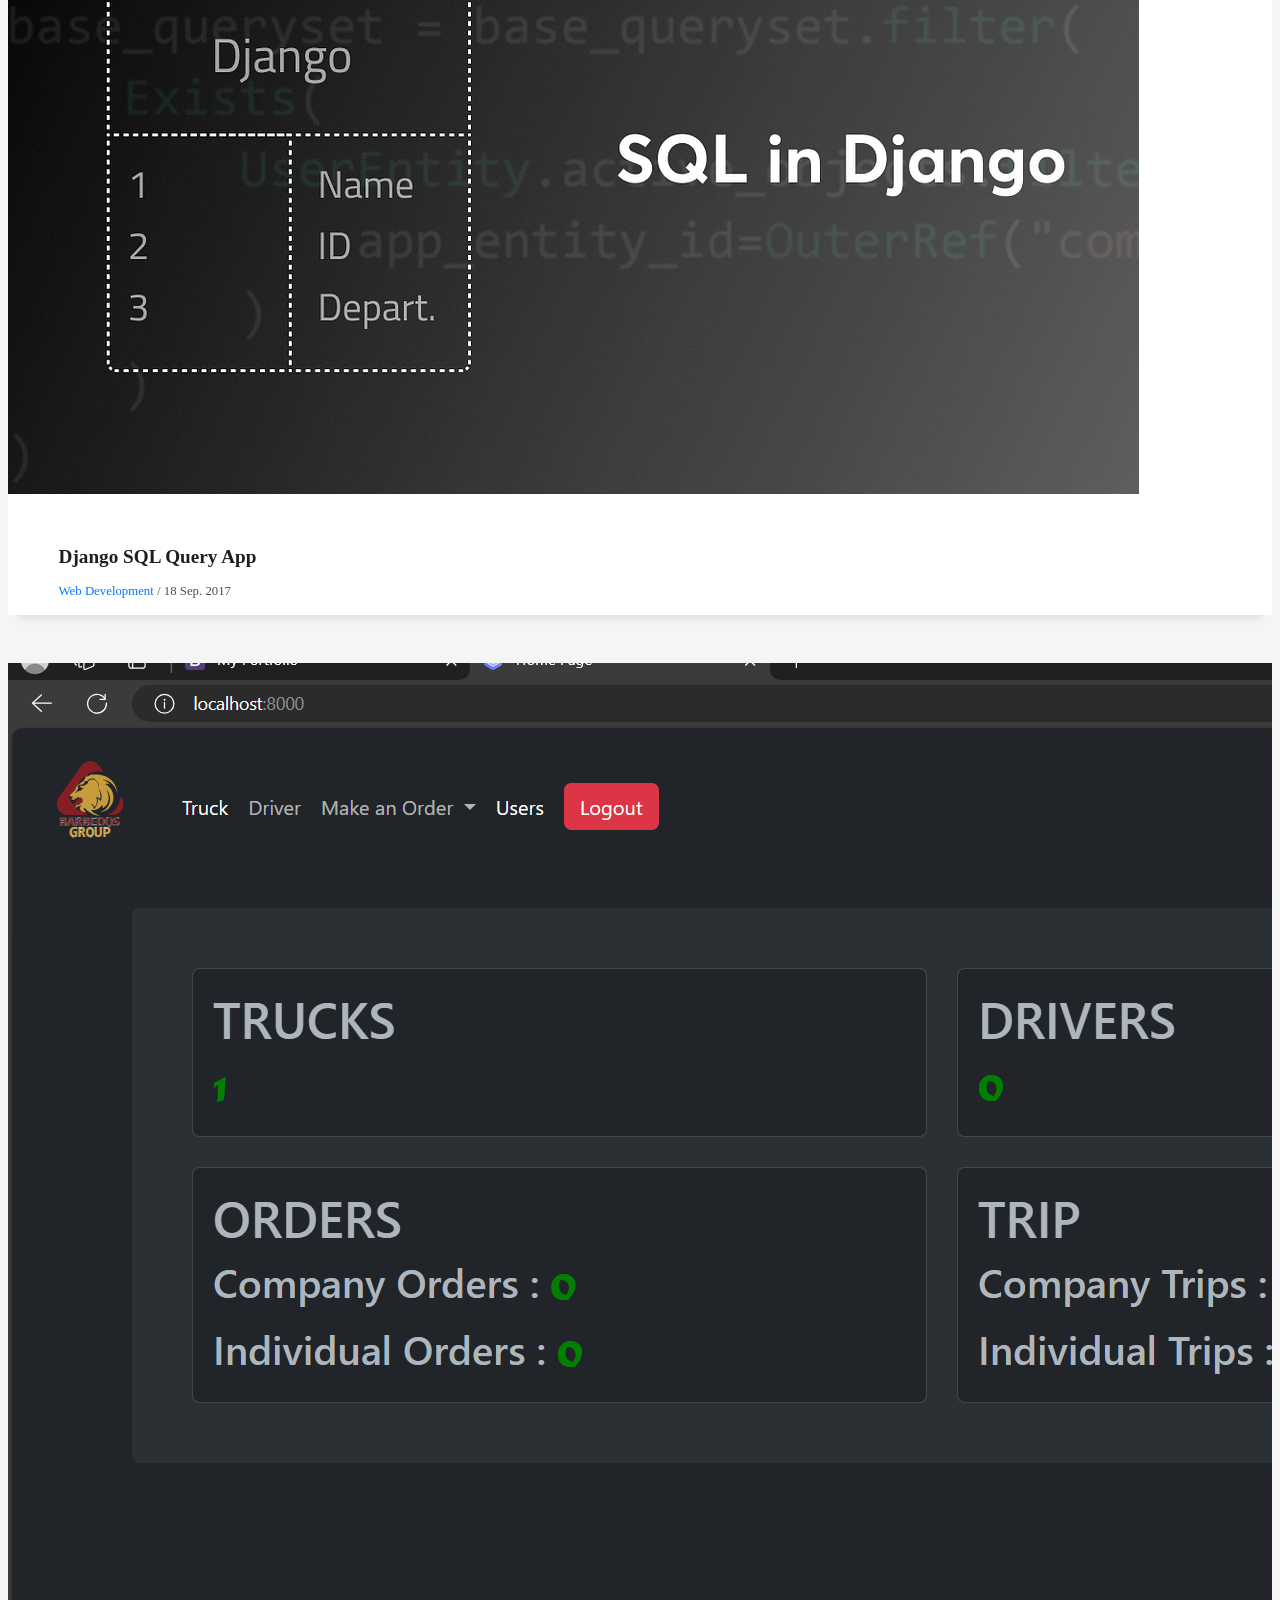
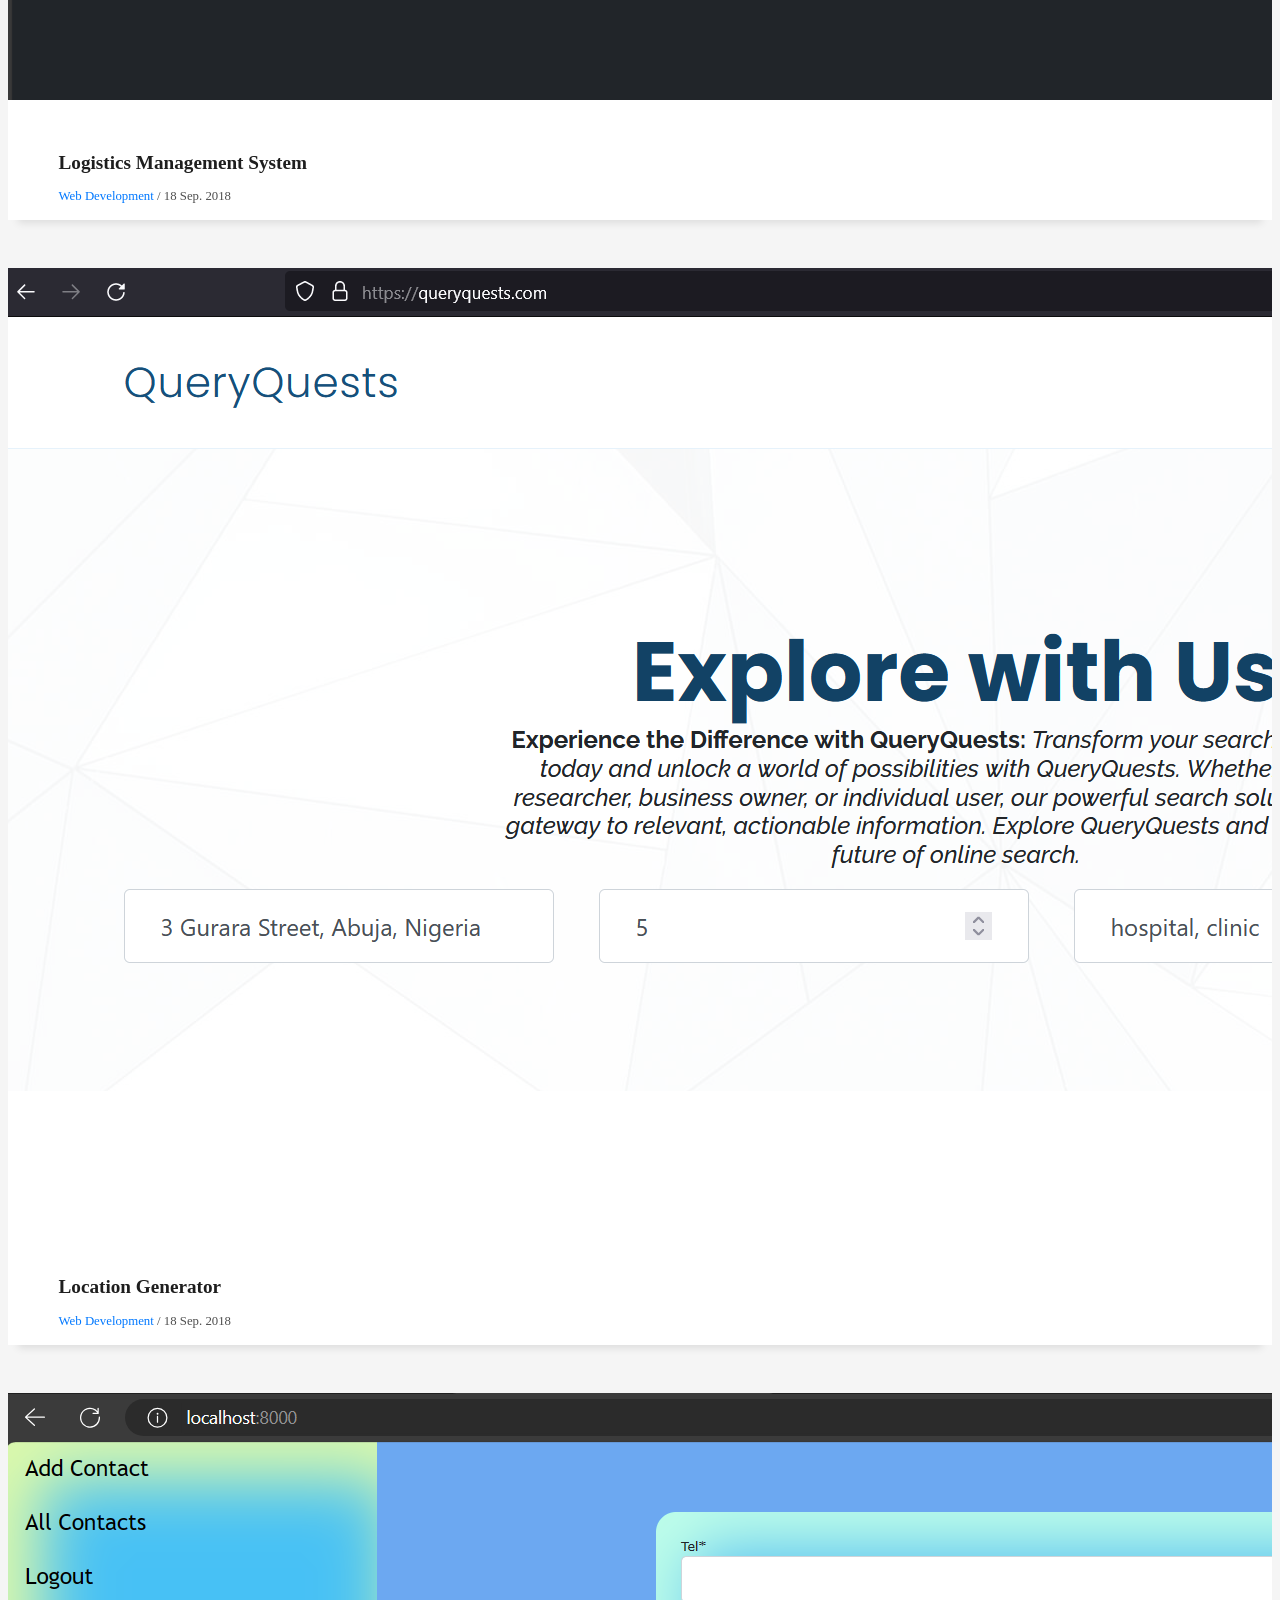
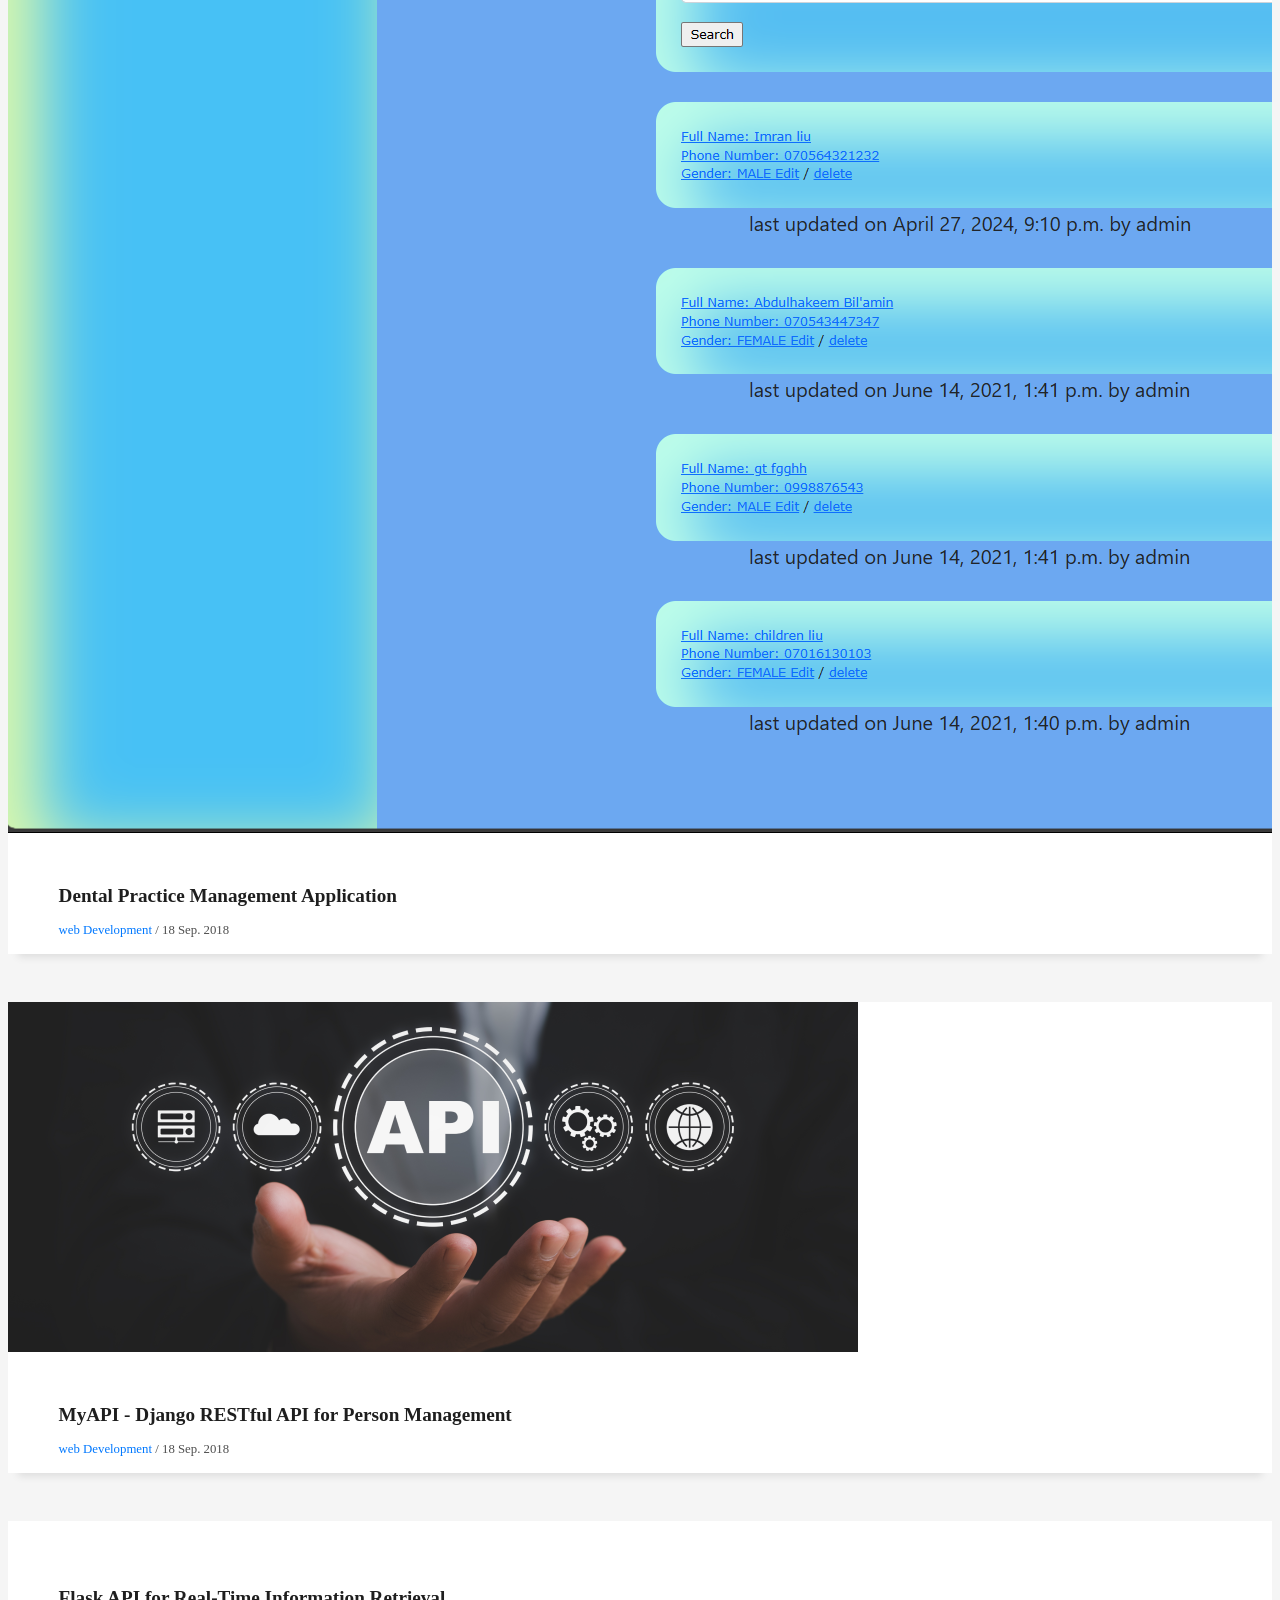
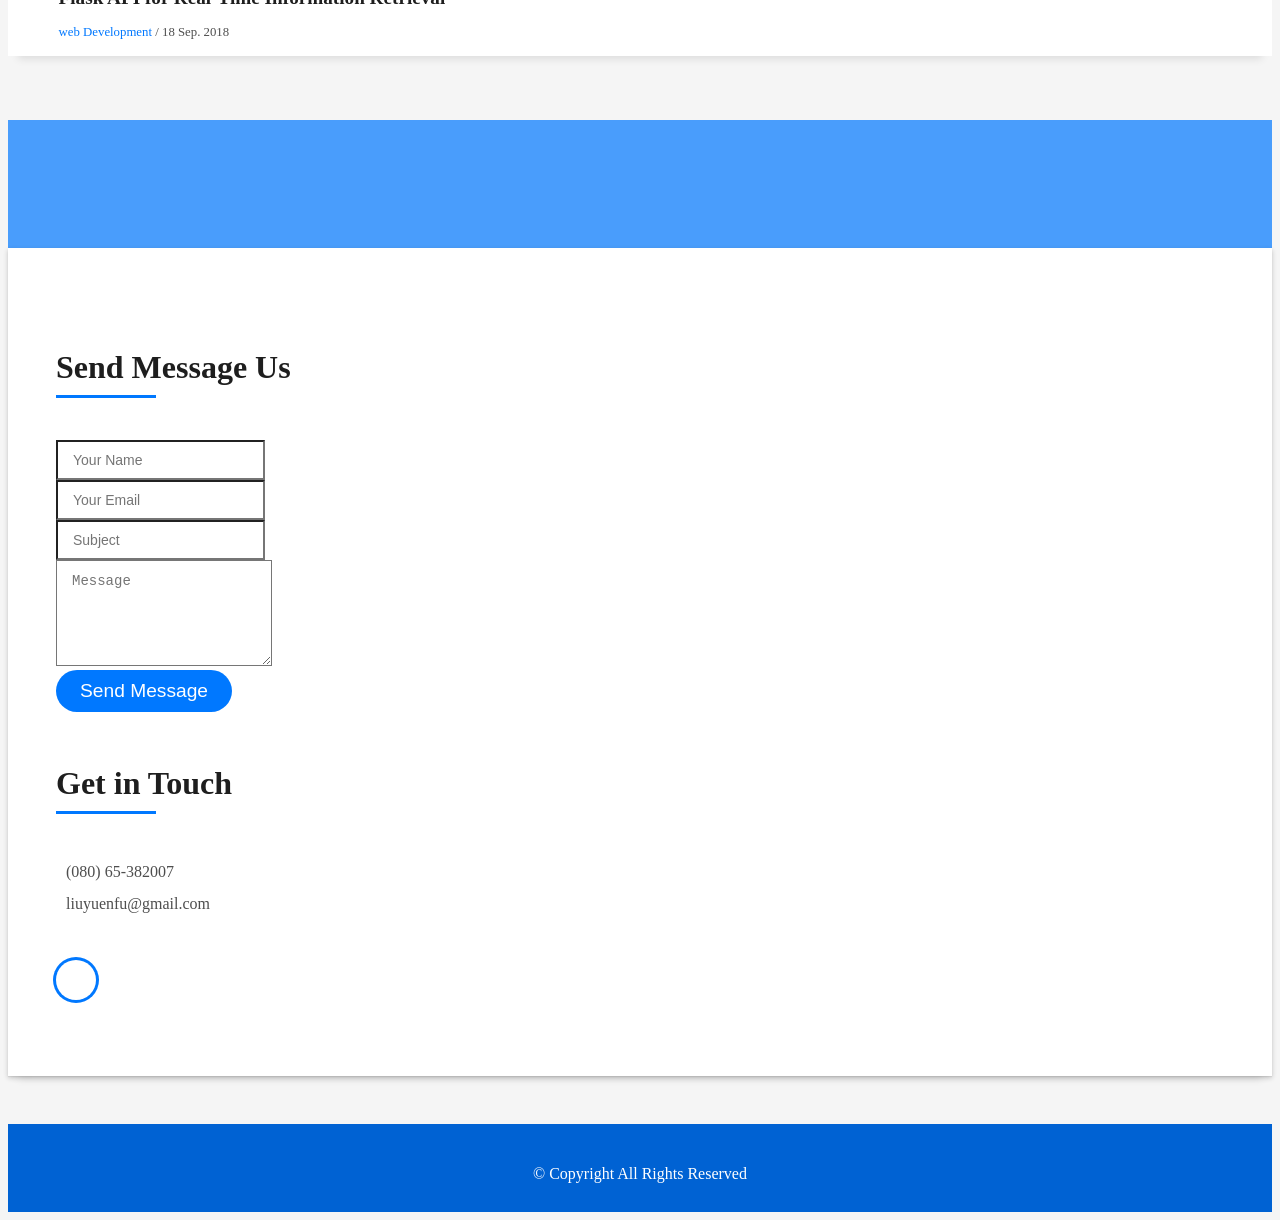
==== commit ba6b758c: "added an adjustment in my homepage" ====
--- a/index.html
+++ b/index.html
@@ -117,7 +117,7 @@
                     <p class="title-s">SKILLS</p>
                      <span><strong><em>Strategic Planning</em></strong></span> <span class="pull-right">90%</span>
                     <div class="progress">
-                      <div class="progress-bar" role="progressbar" style="width: 90%" aria-valuenow="75" aria-valuemin="0" aria-valuemax="100"></div>
+                      <div class="progress-bar" role="progressbar" style="width: 20%" aria-valuenow="75" aria-valuemin="0" aria-valuemax="100"></div>
                     </div>
                     <span><strong><em>Data Analysis & Visualization</em></strong></span> <span class="pull-right">95%</span>
                     <div class="progress">
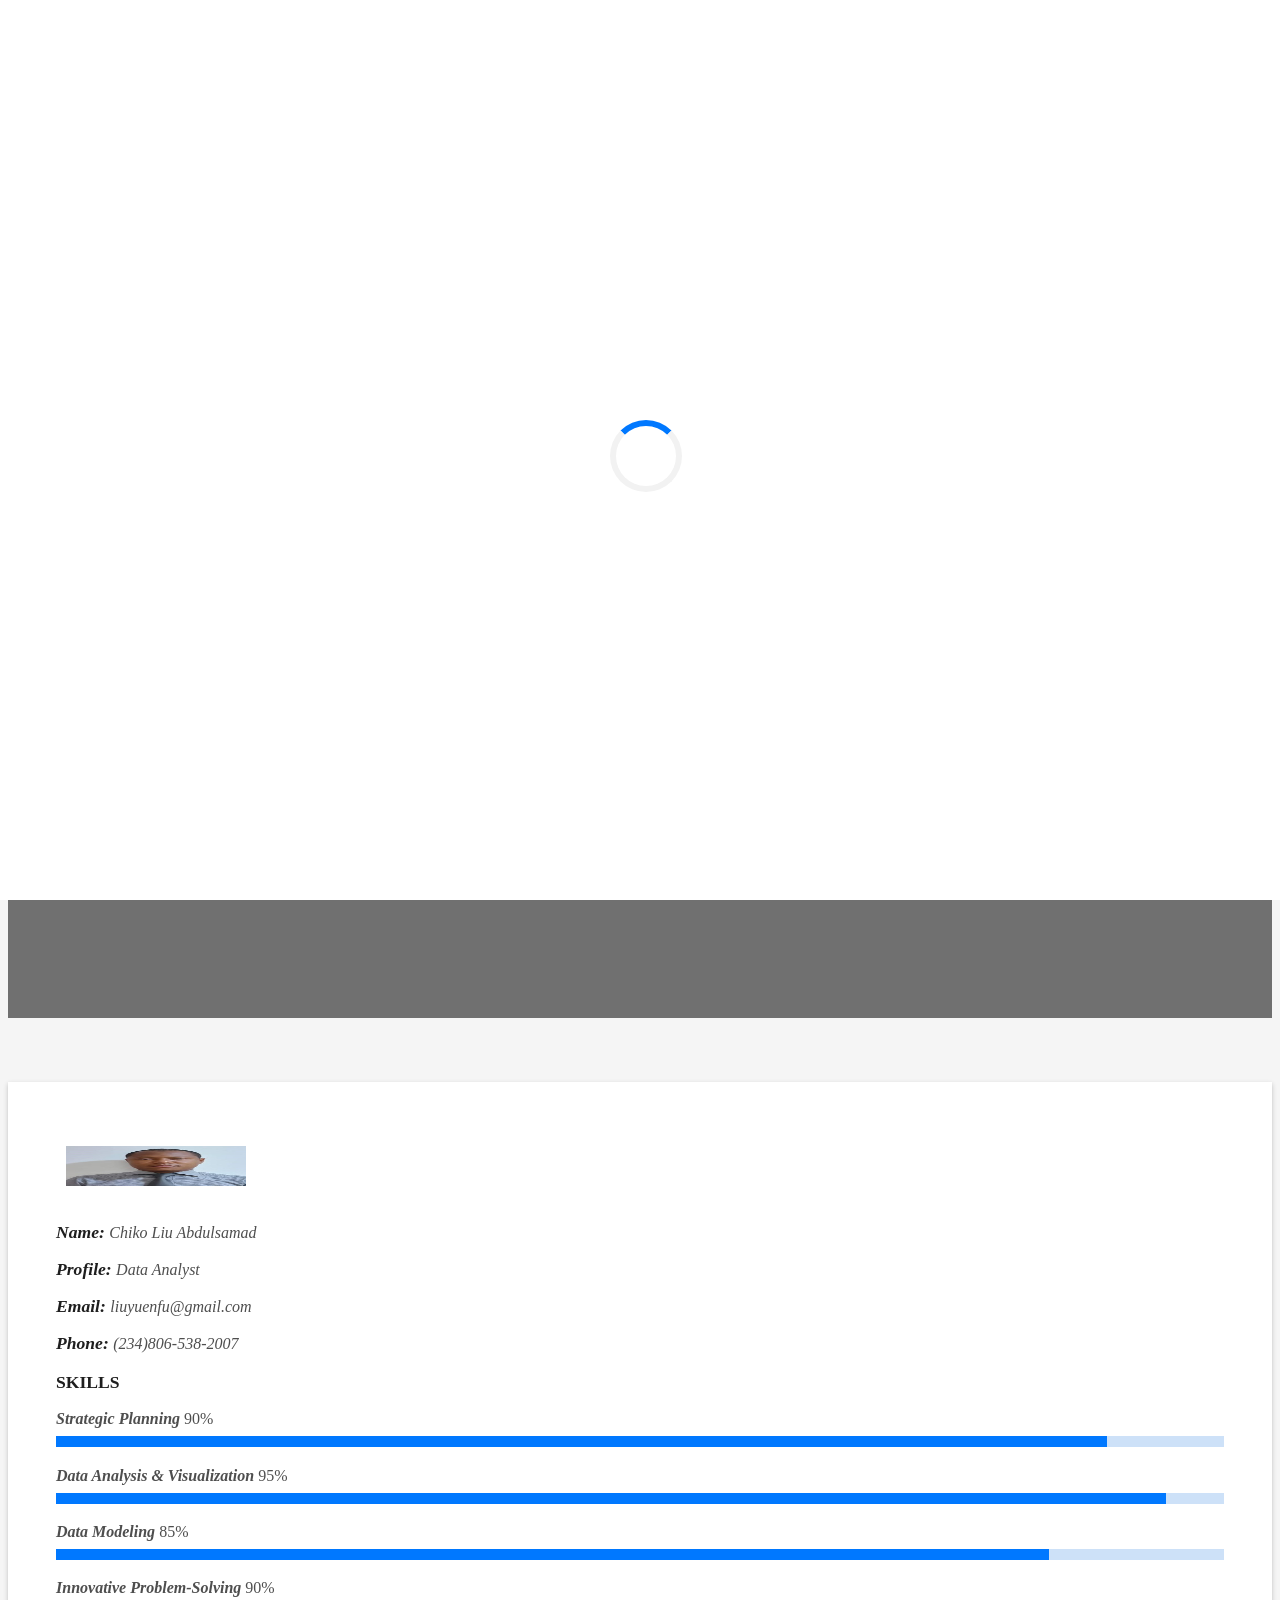
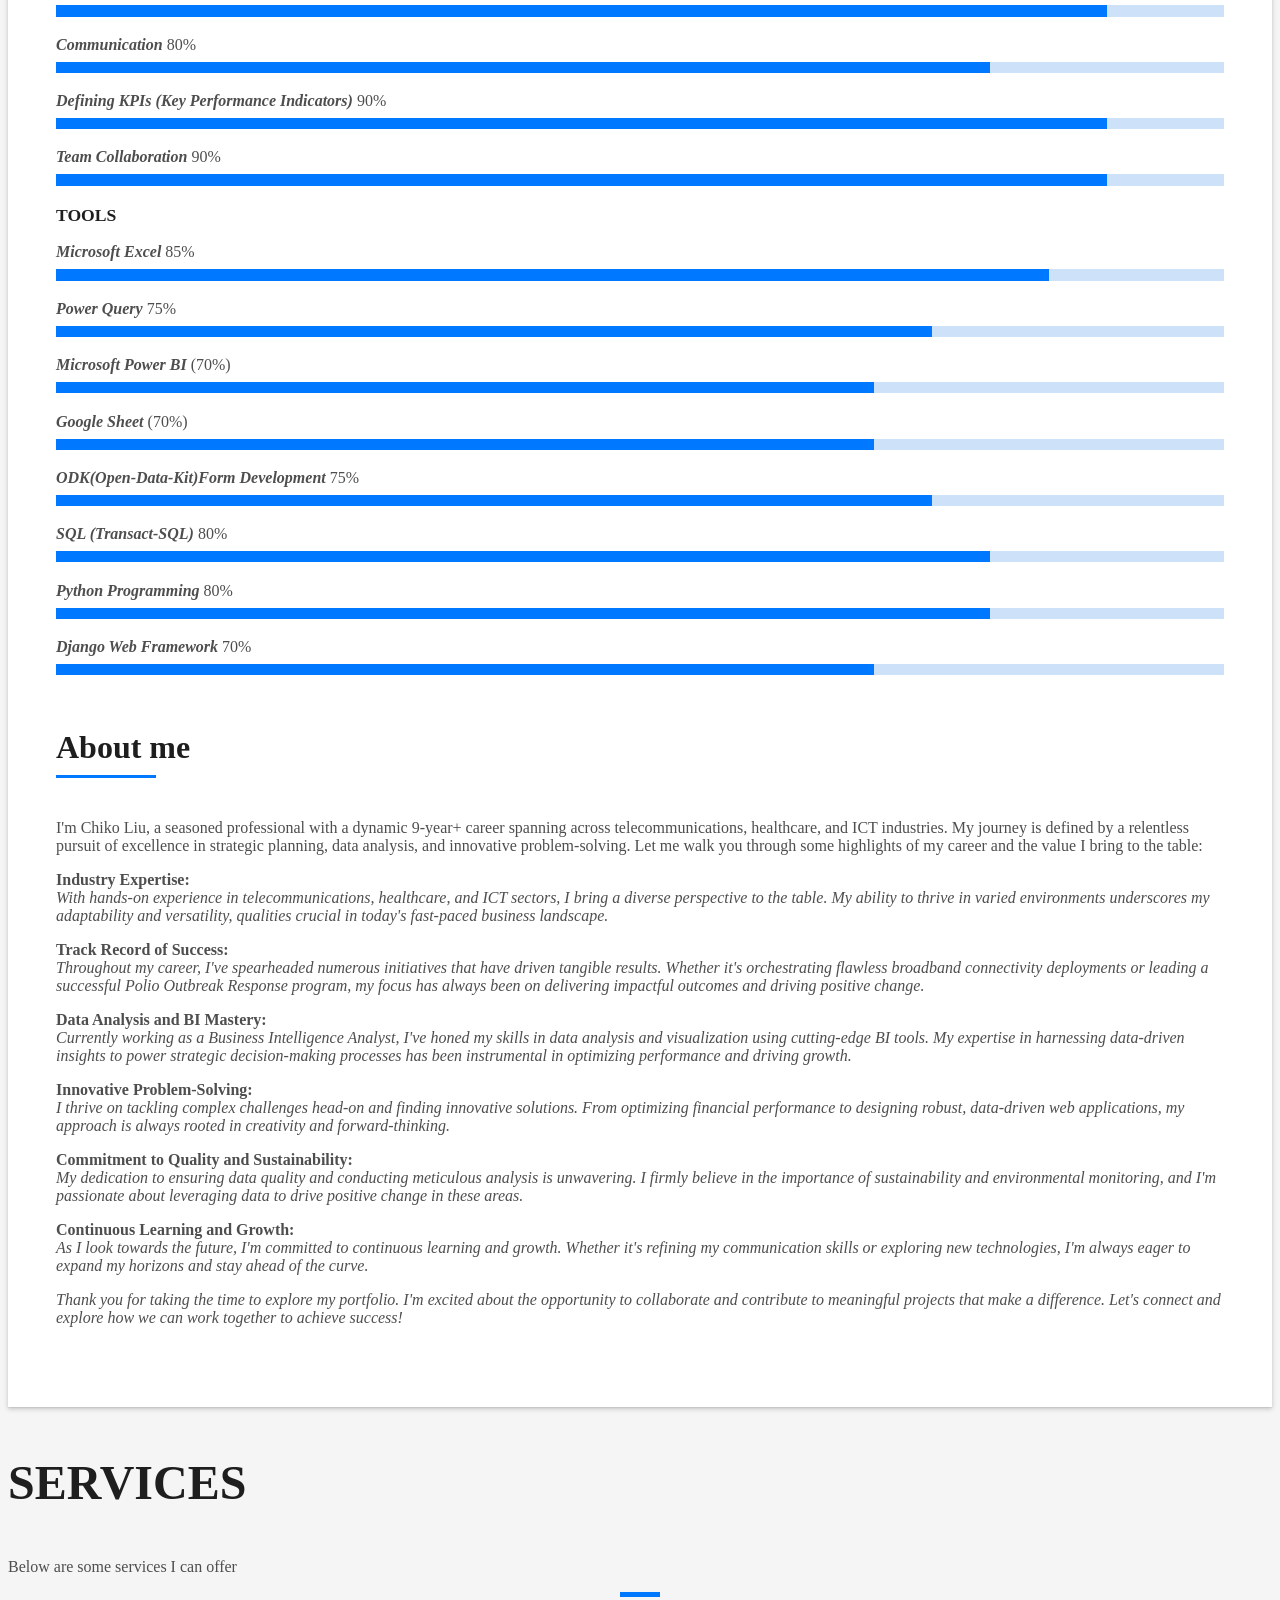
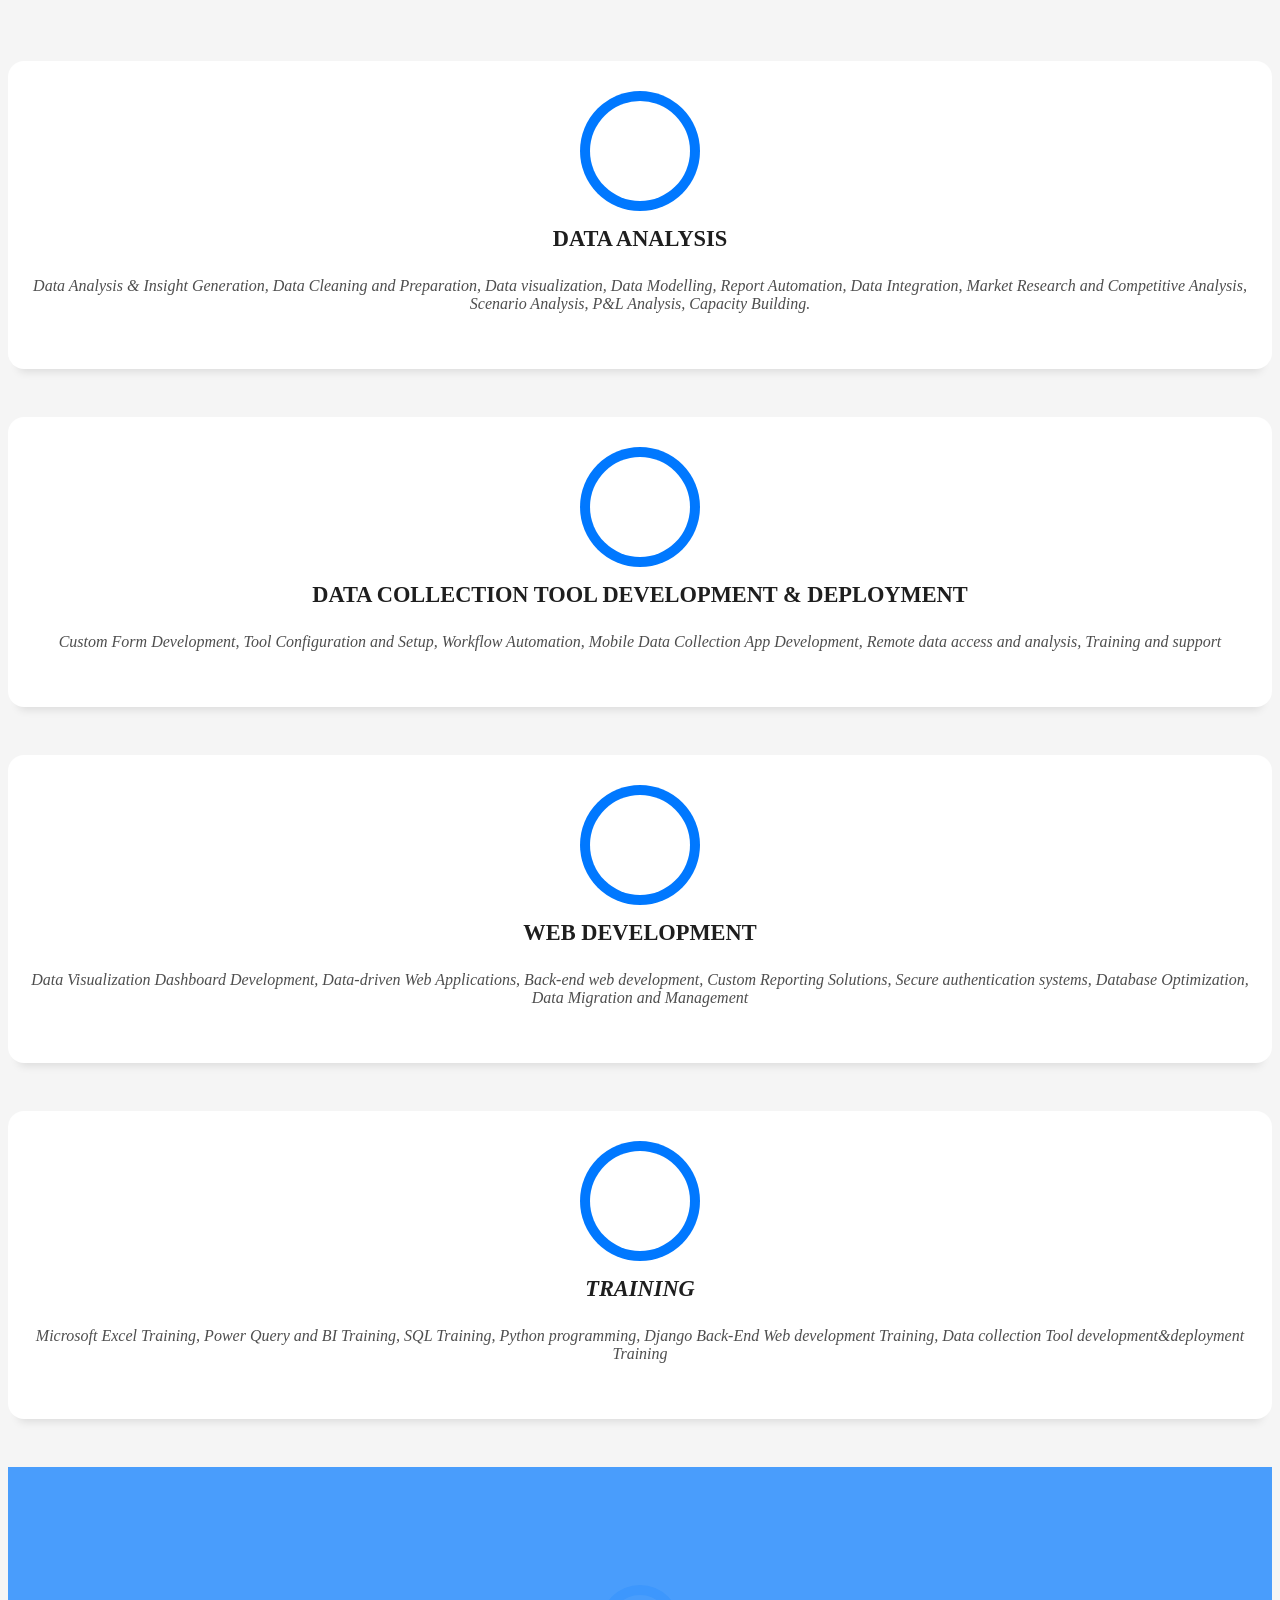
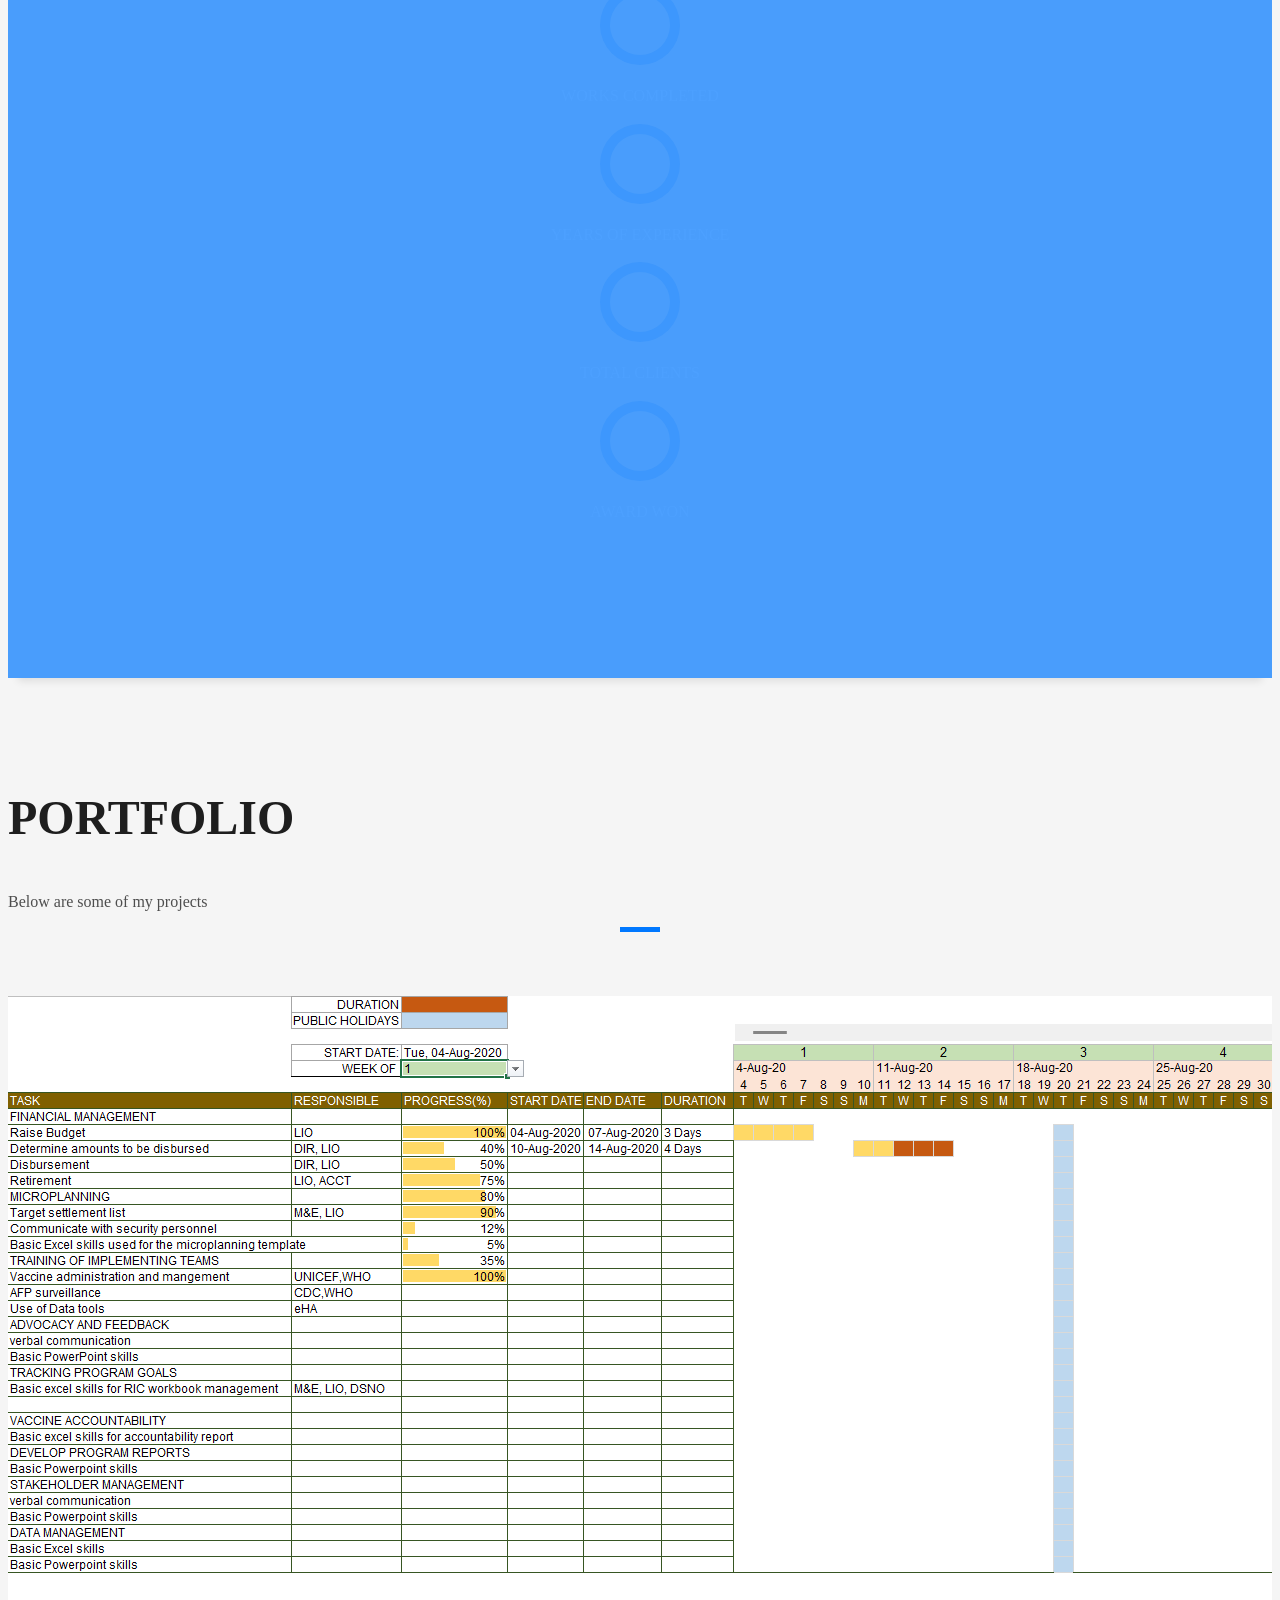
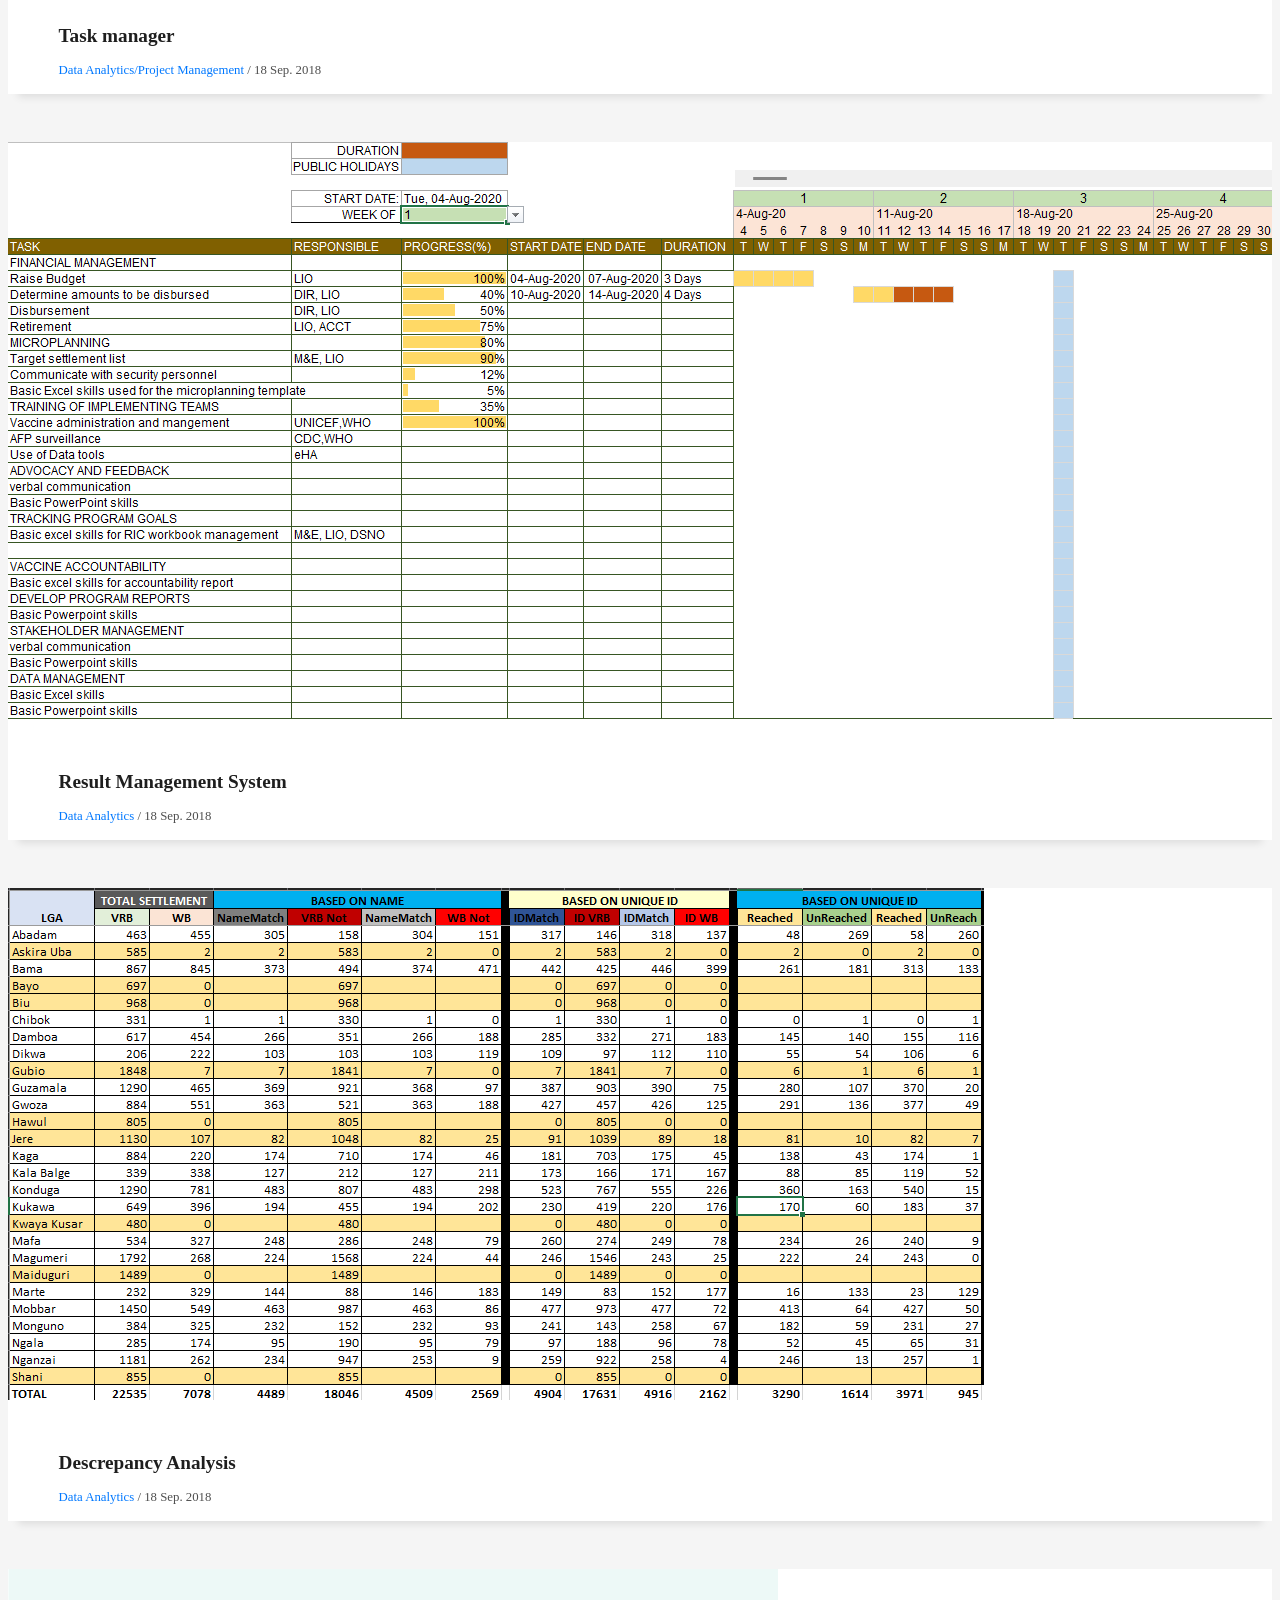
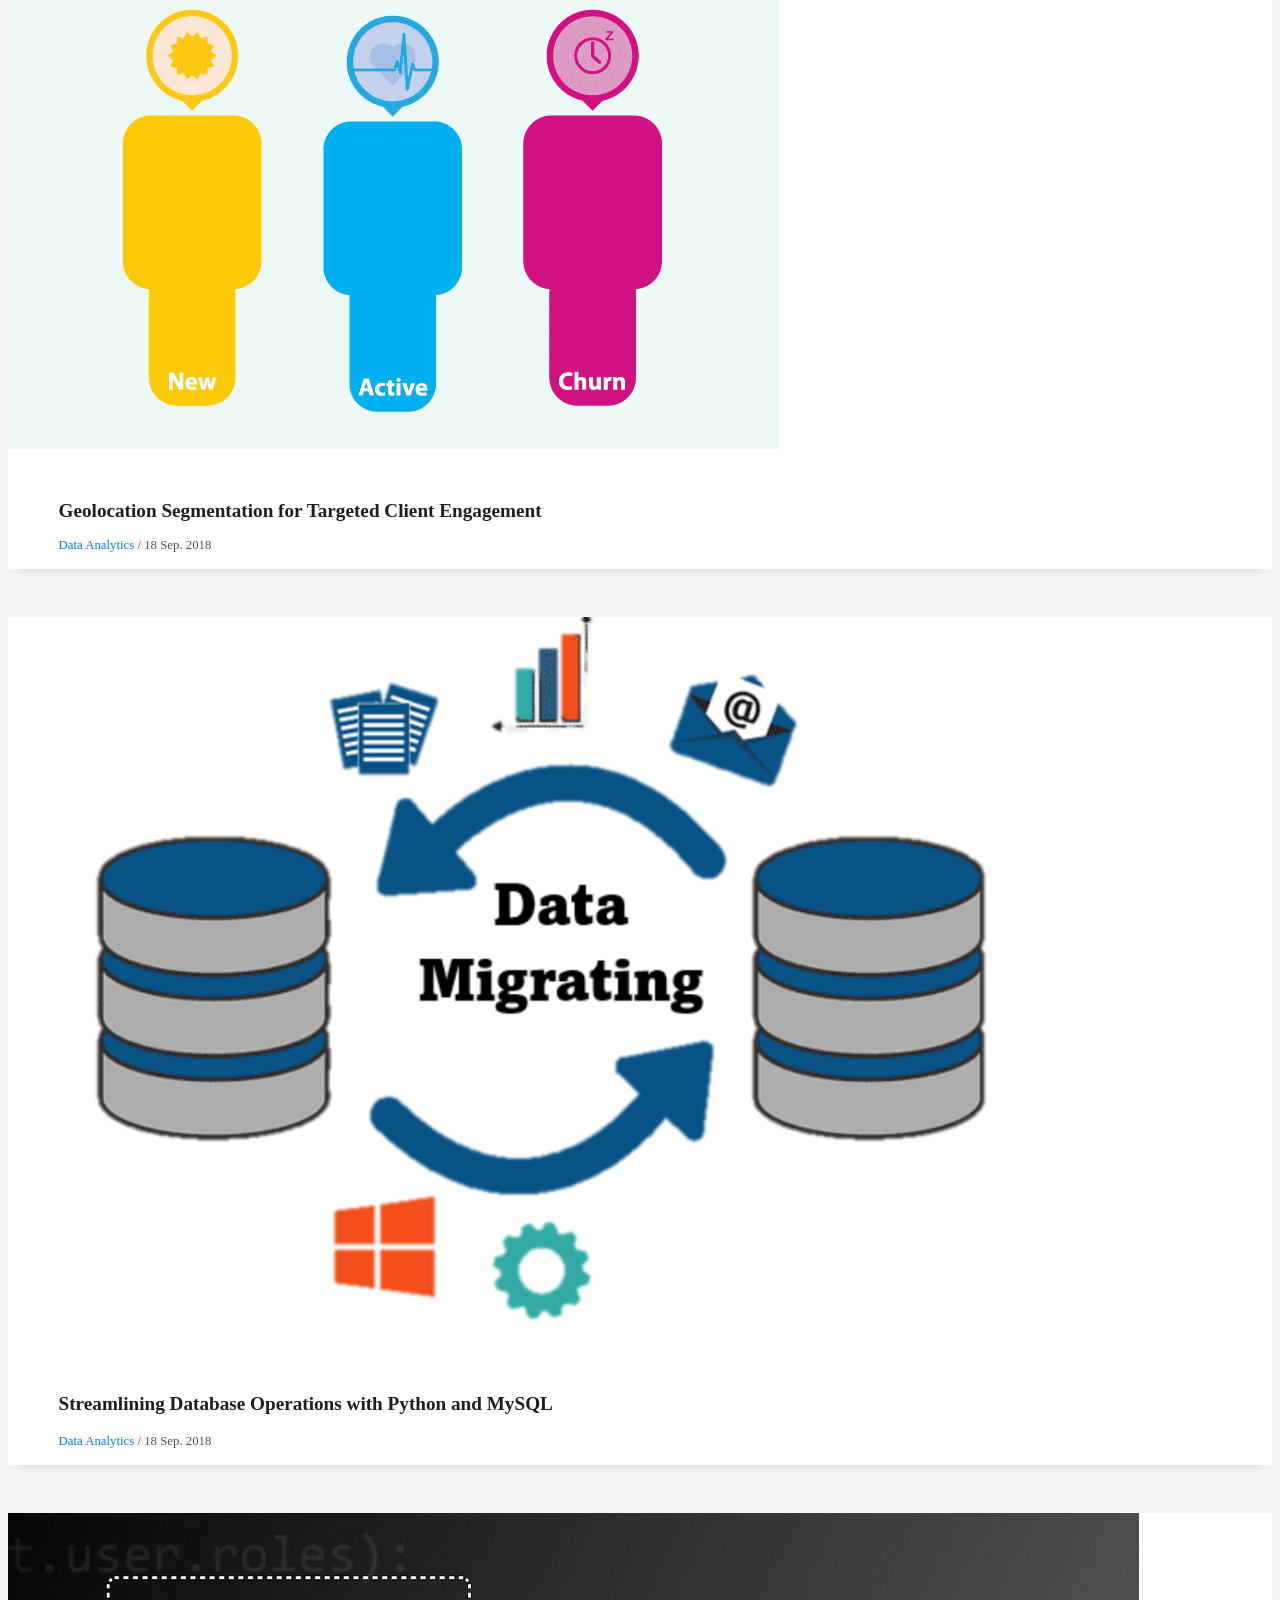
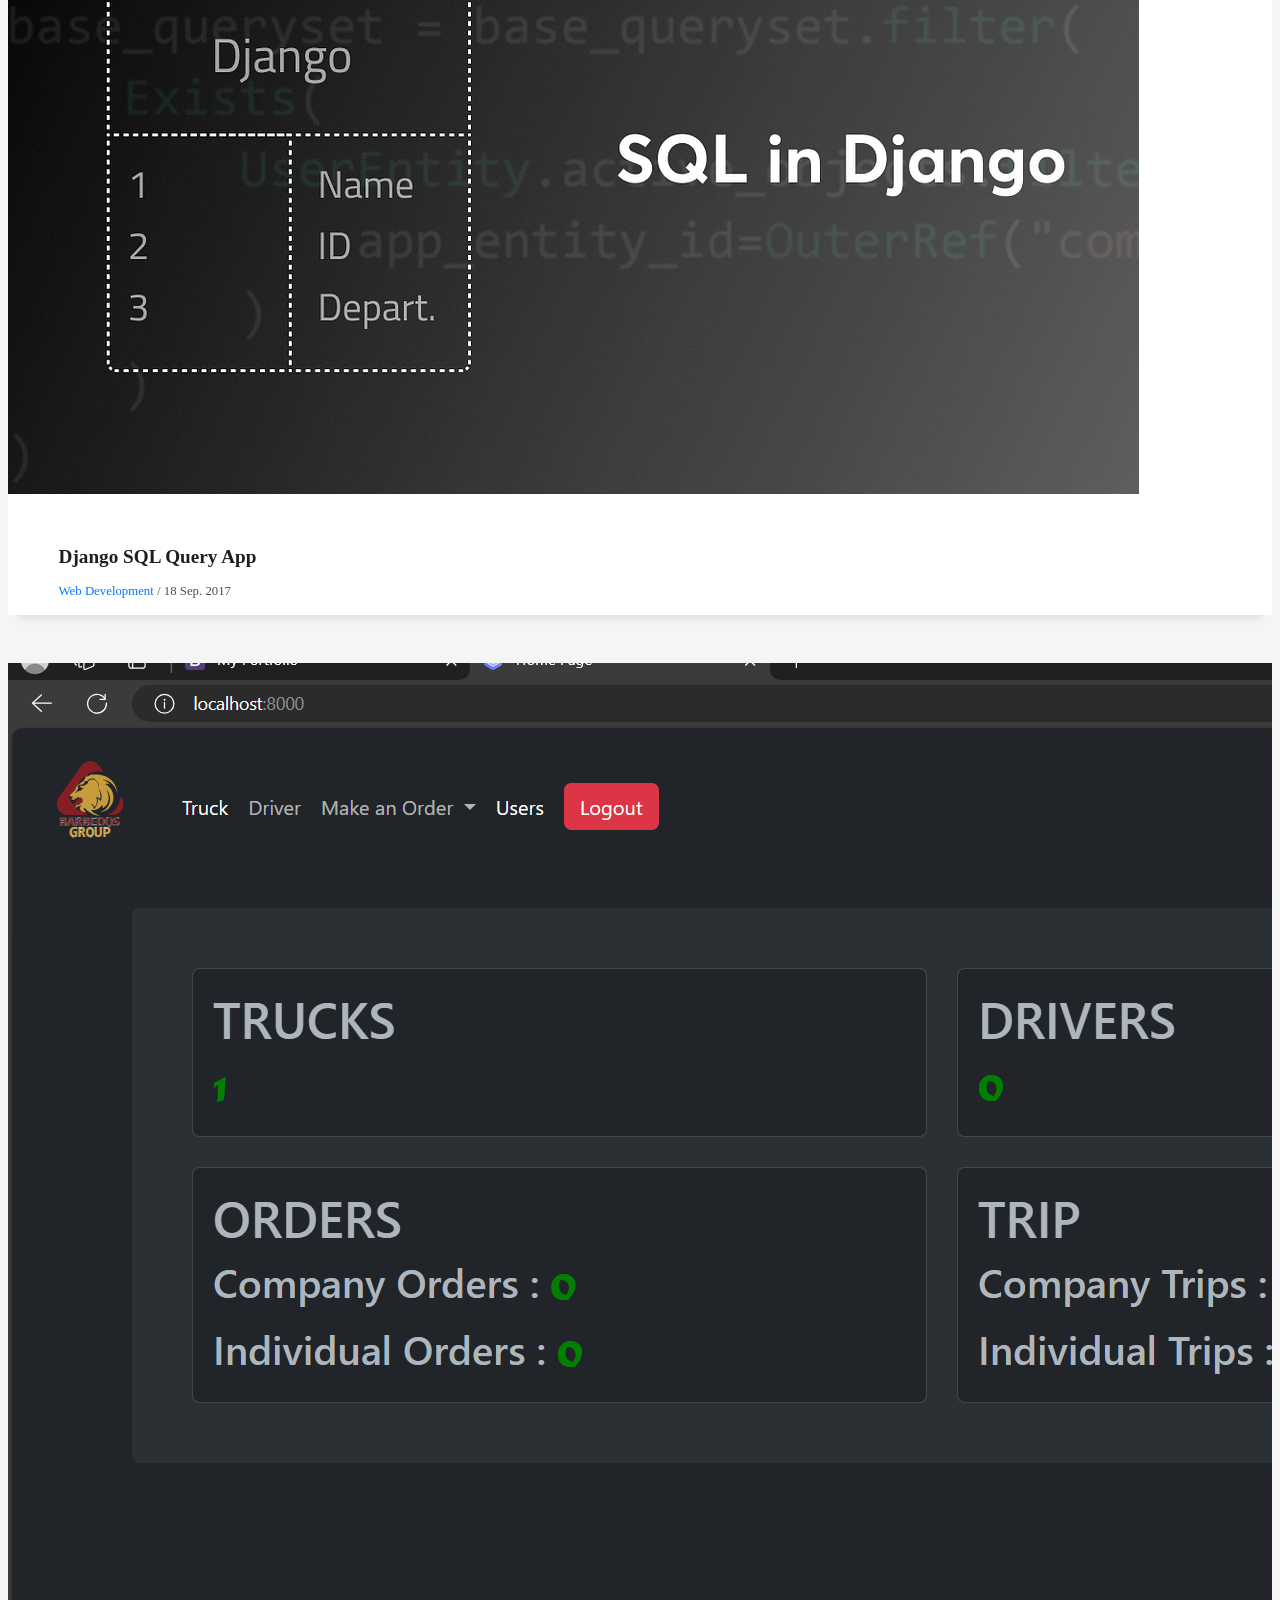
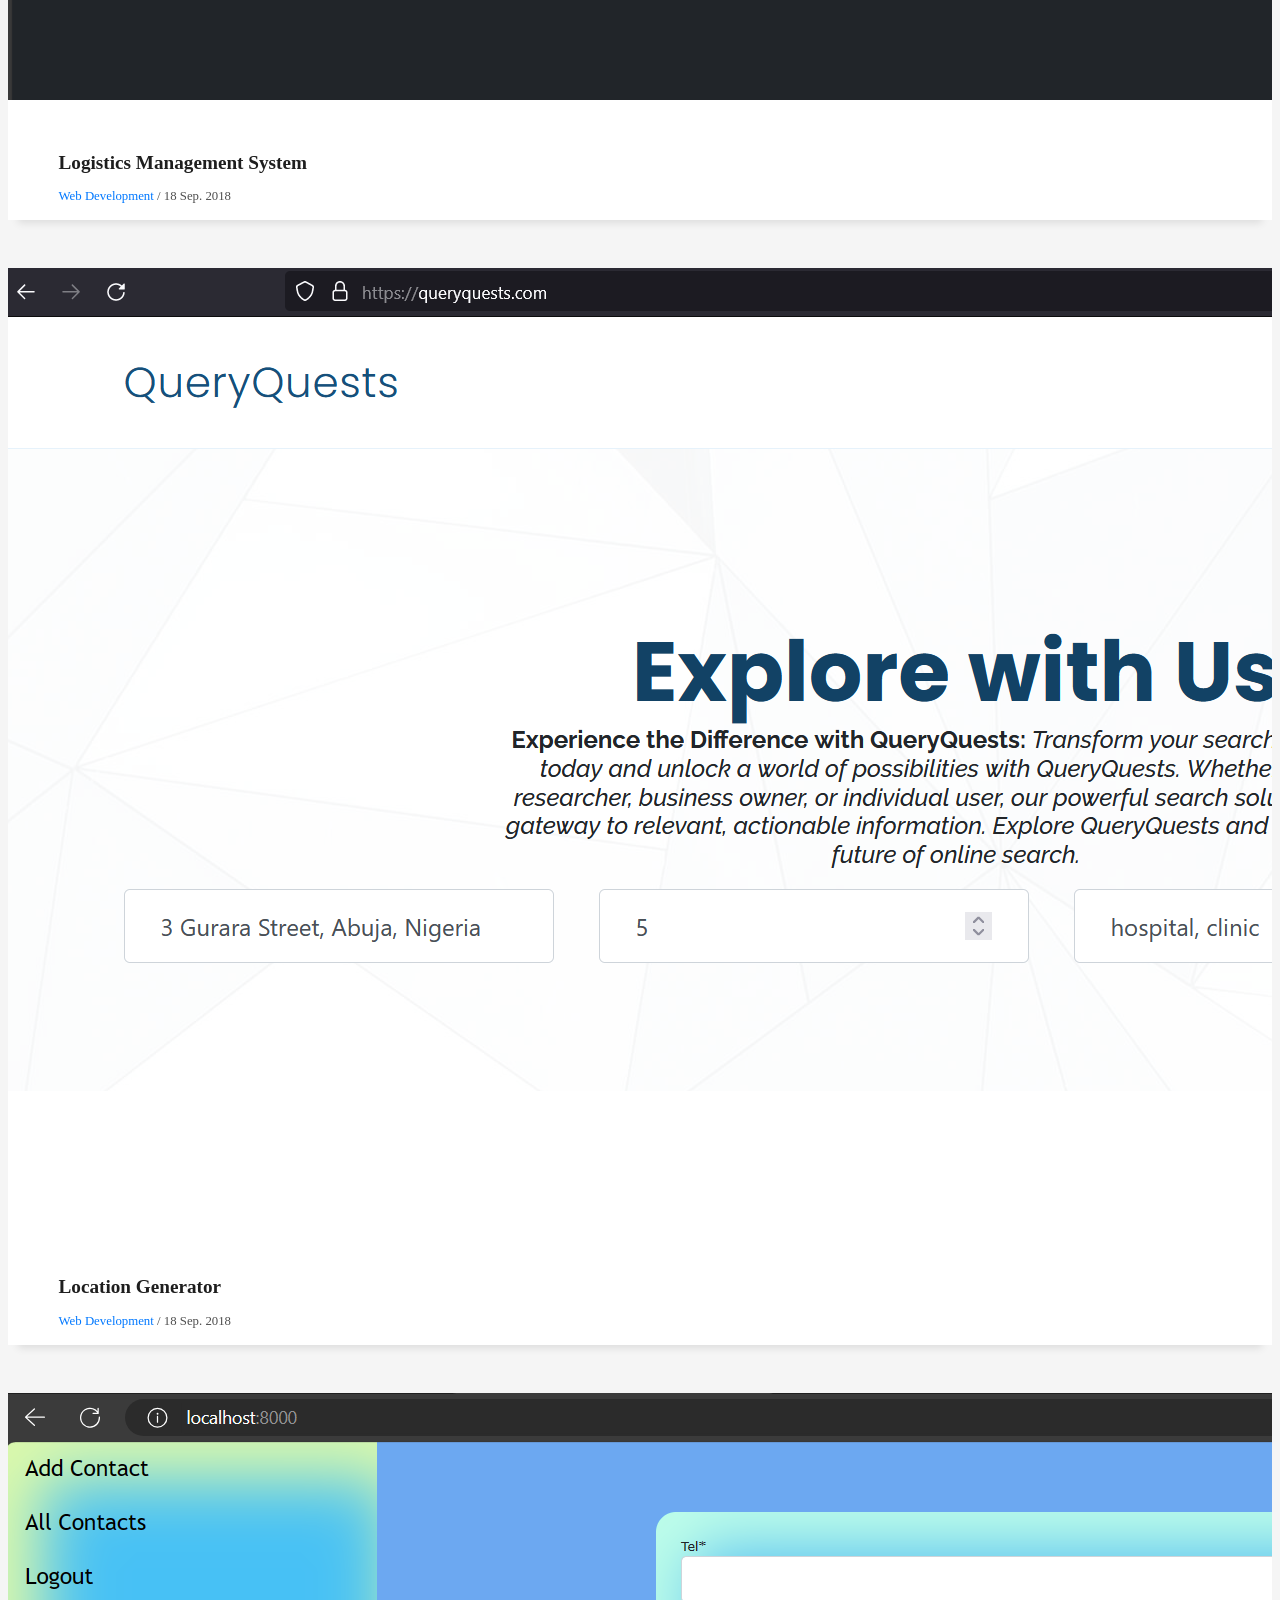
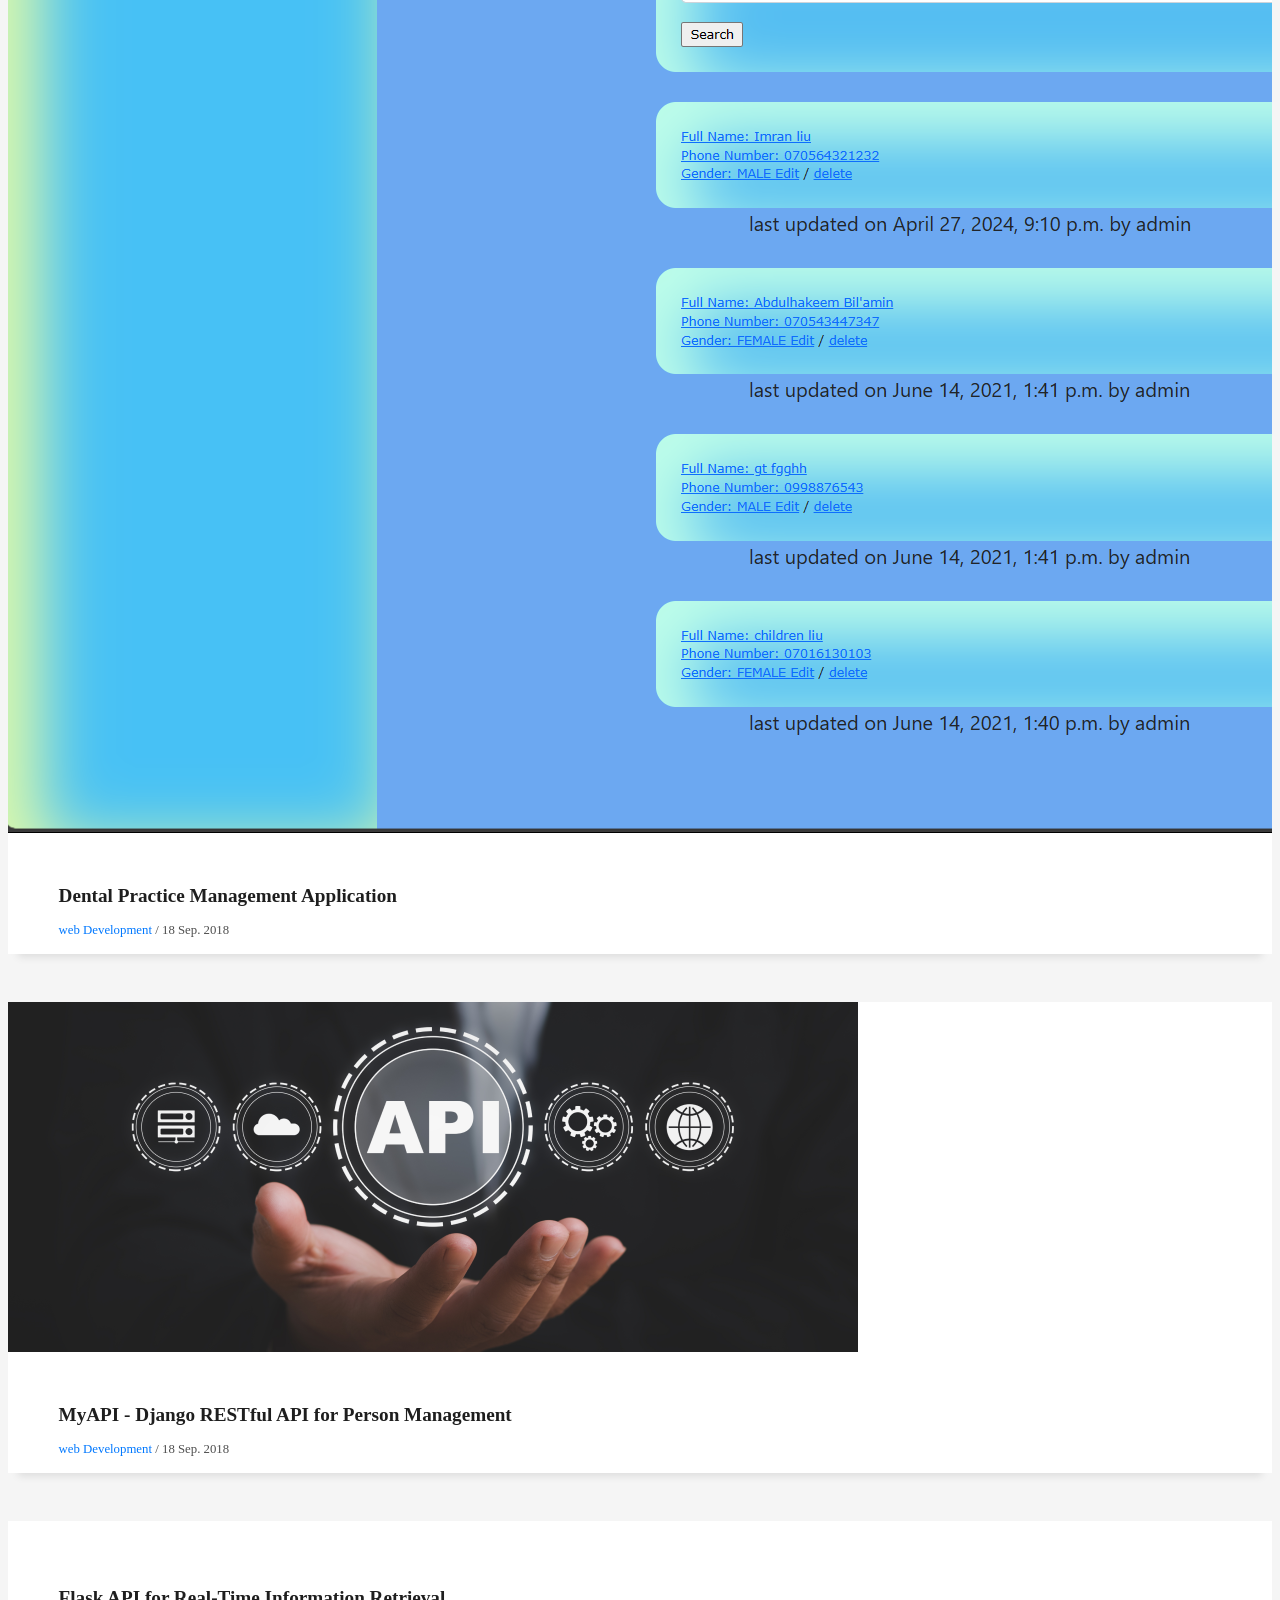
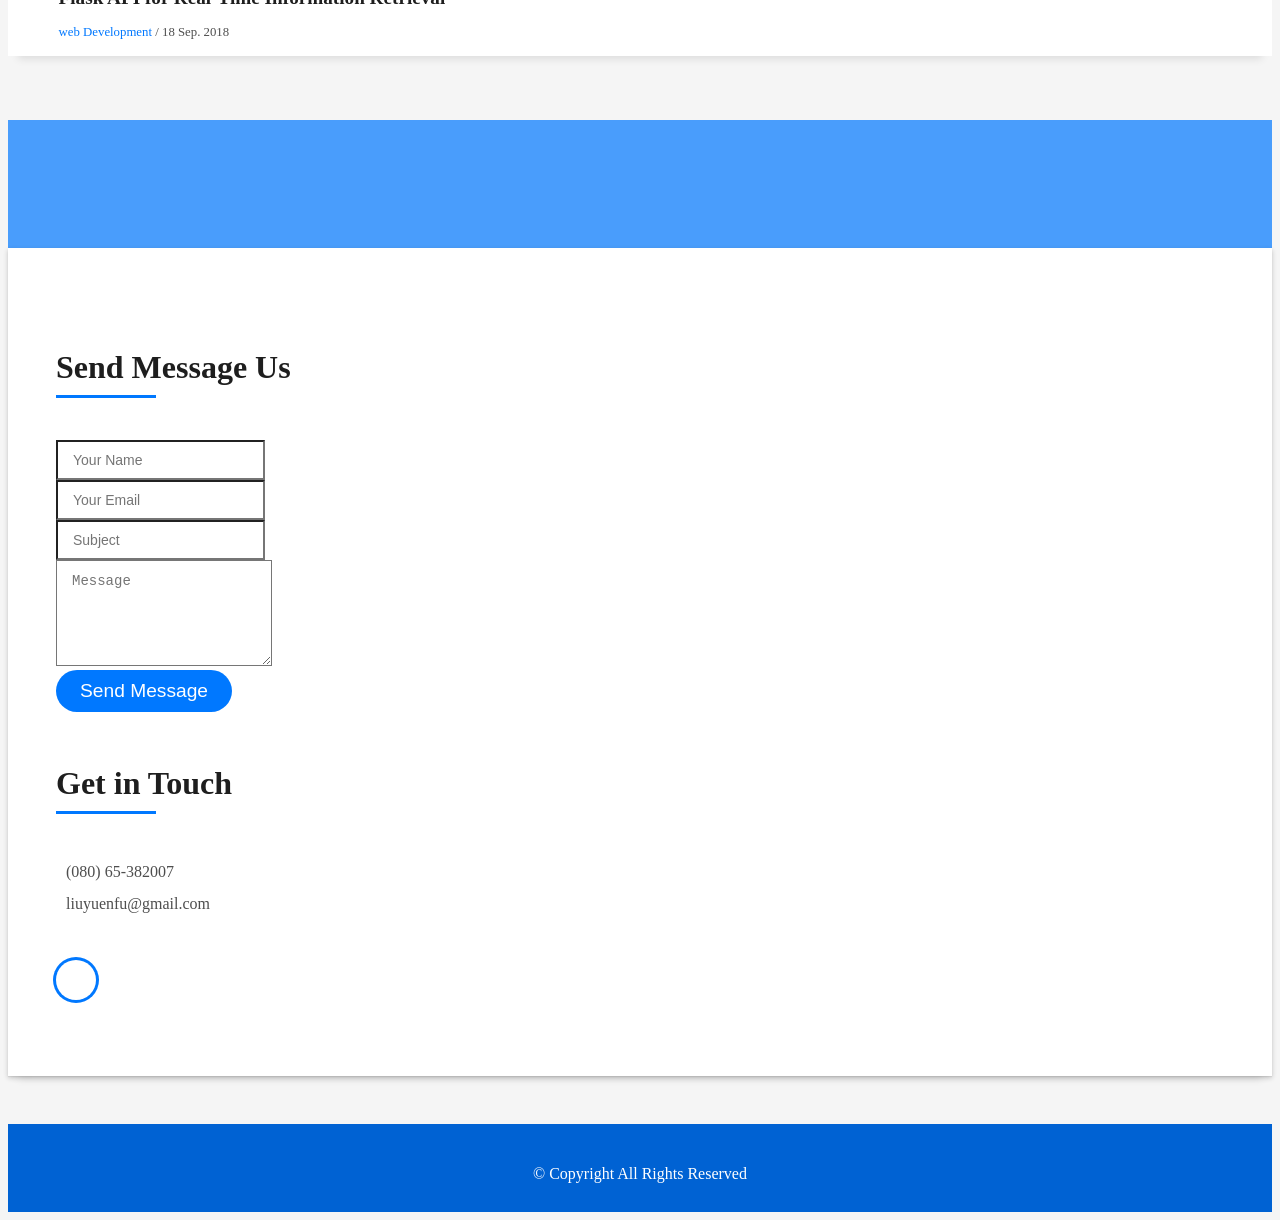
==== commit 4c104207: "added an adjustment in my homepage" ====
--- a/index.html
+++ b/index.html
@@ -117,7 +117,7 @@
                     <p class="title-s">SKILLS</p>
                      <span><strong><em>Strategic Planning</em></strong></span> <span class="pull-right">90%</span>
                     <div class="progress">
-                      <div class="progress-bar" role="progressbar" style="width: 20%" aria-valuenow="75" aria-valuemin="0" aria-valuemax="100"></div>
+                      <div class="progress-bar" role="progressbar" style="width: 90%" aria-valuenow="75" aria-valuemin="0" aria-valuemax="100"></div>
                     </div>
                     <span><strong><em>Data Analysis & Visualization</em></strong></span> <span class="pull-right">95%</span>
                     <div class="progress">
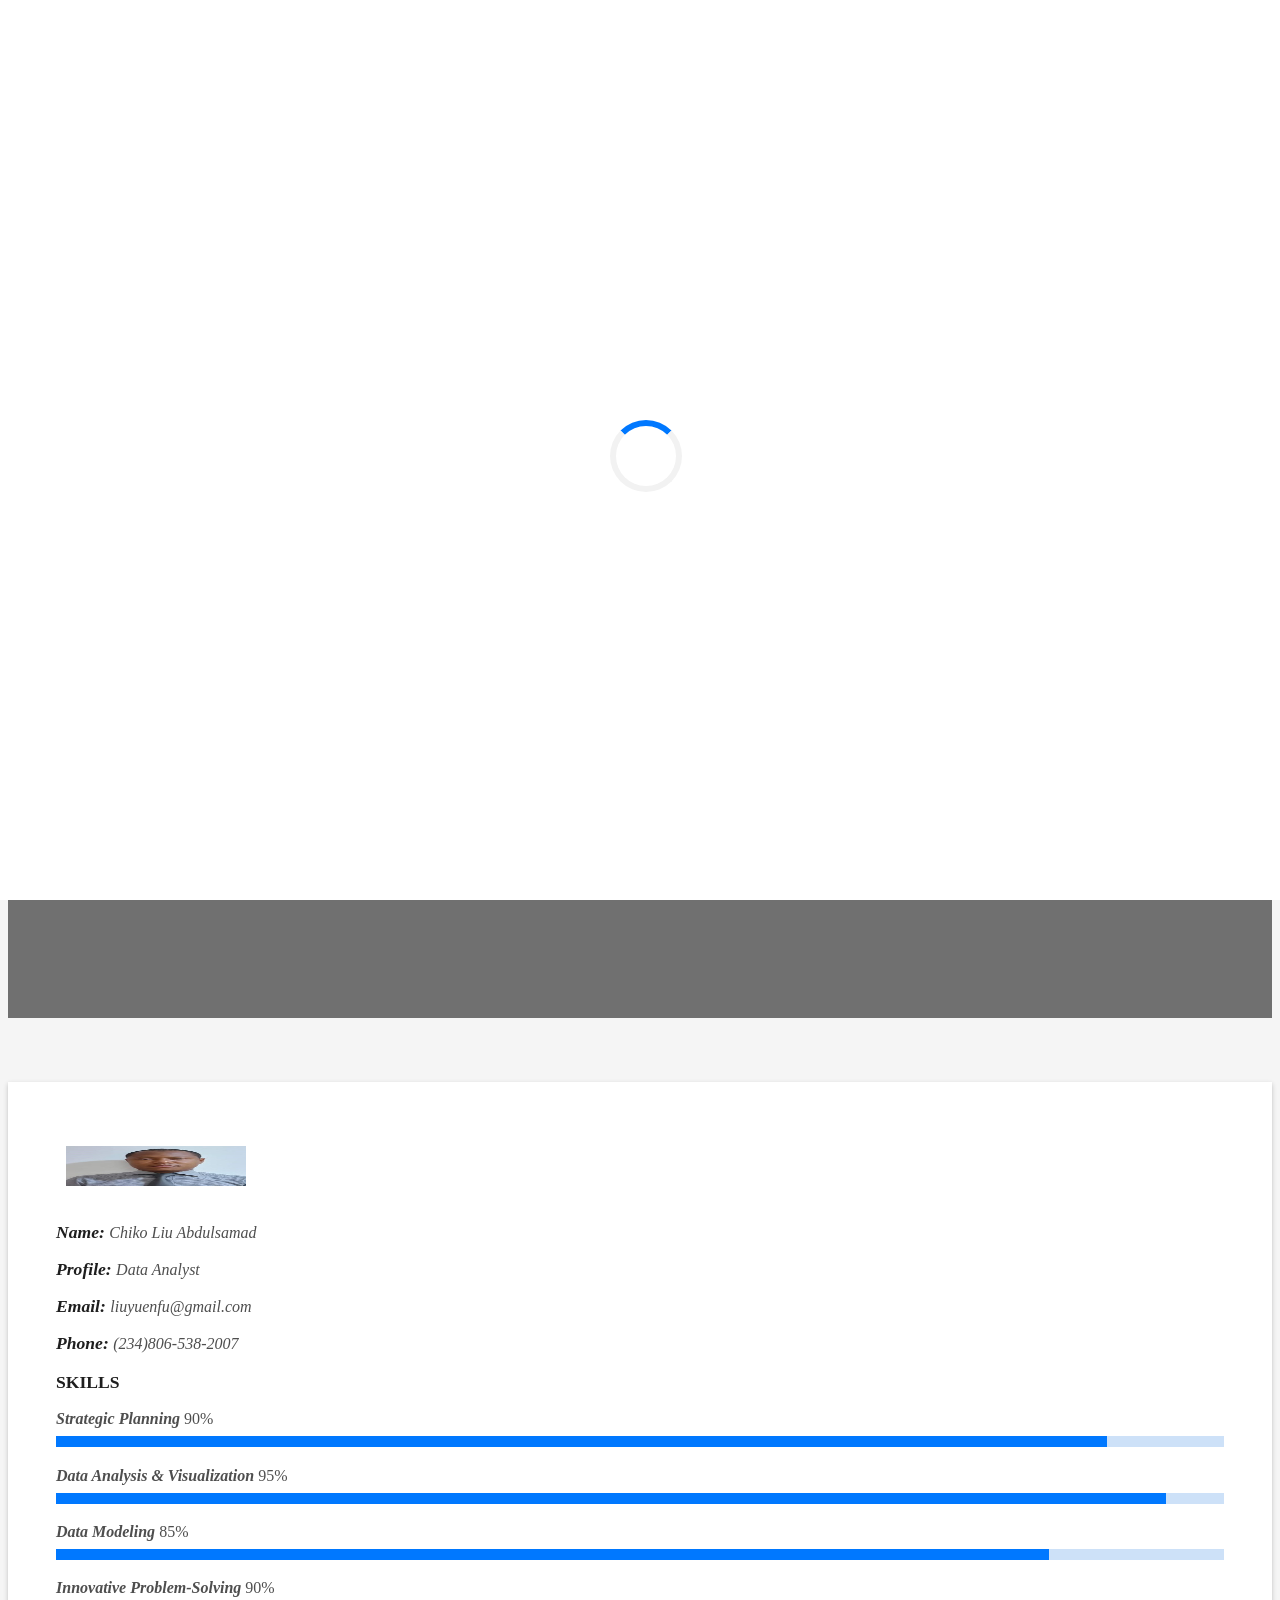
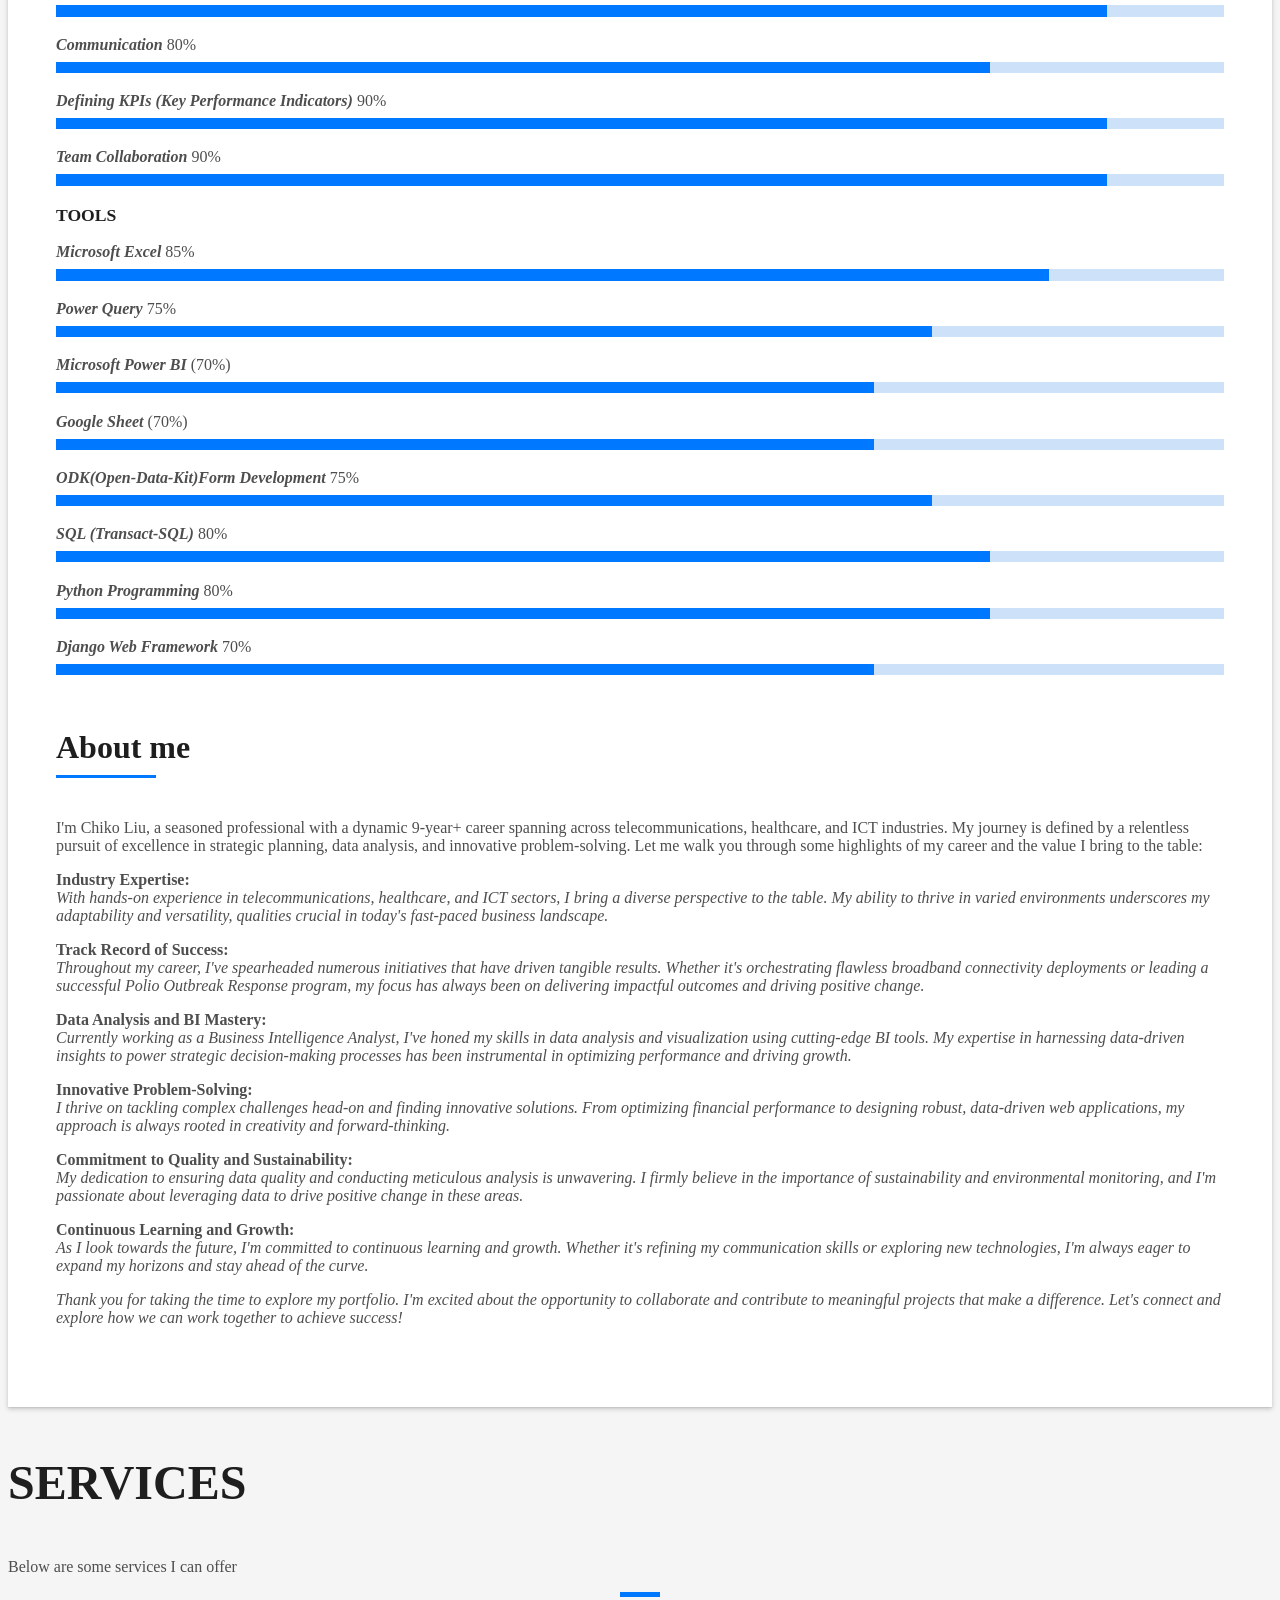
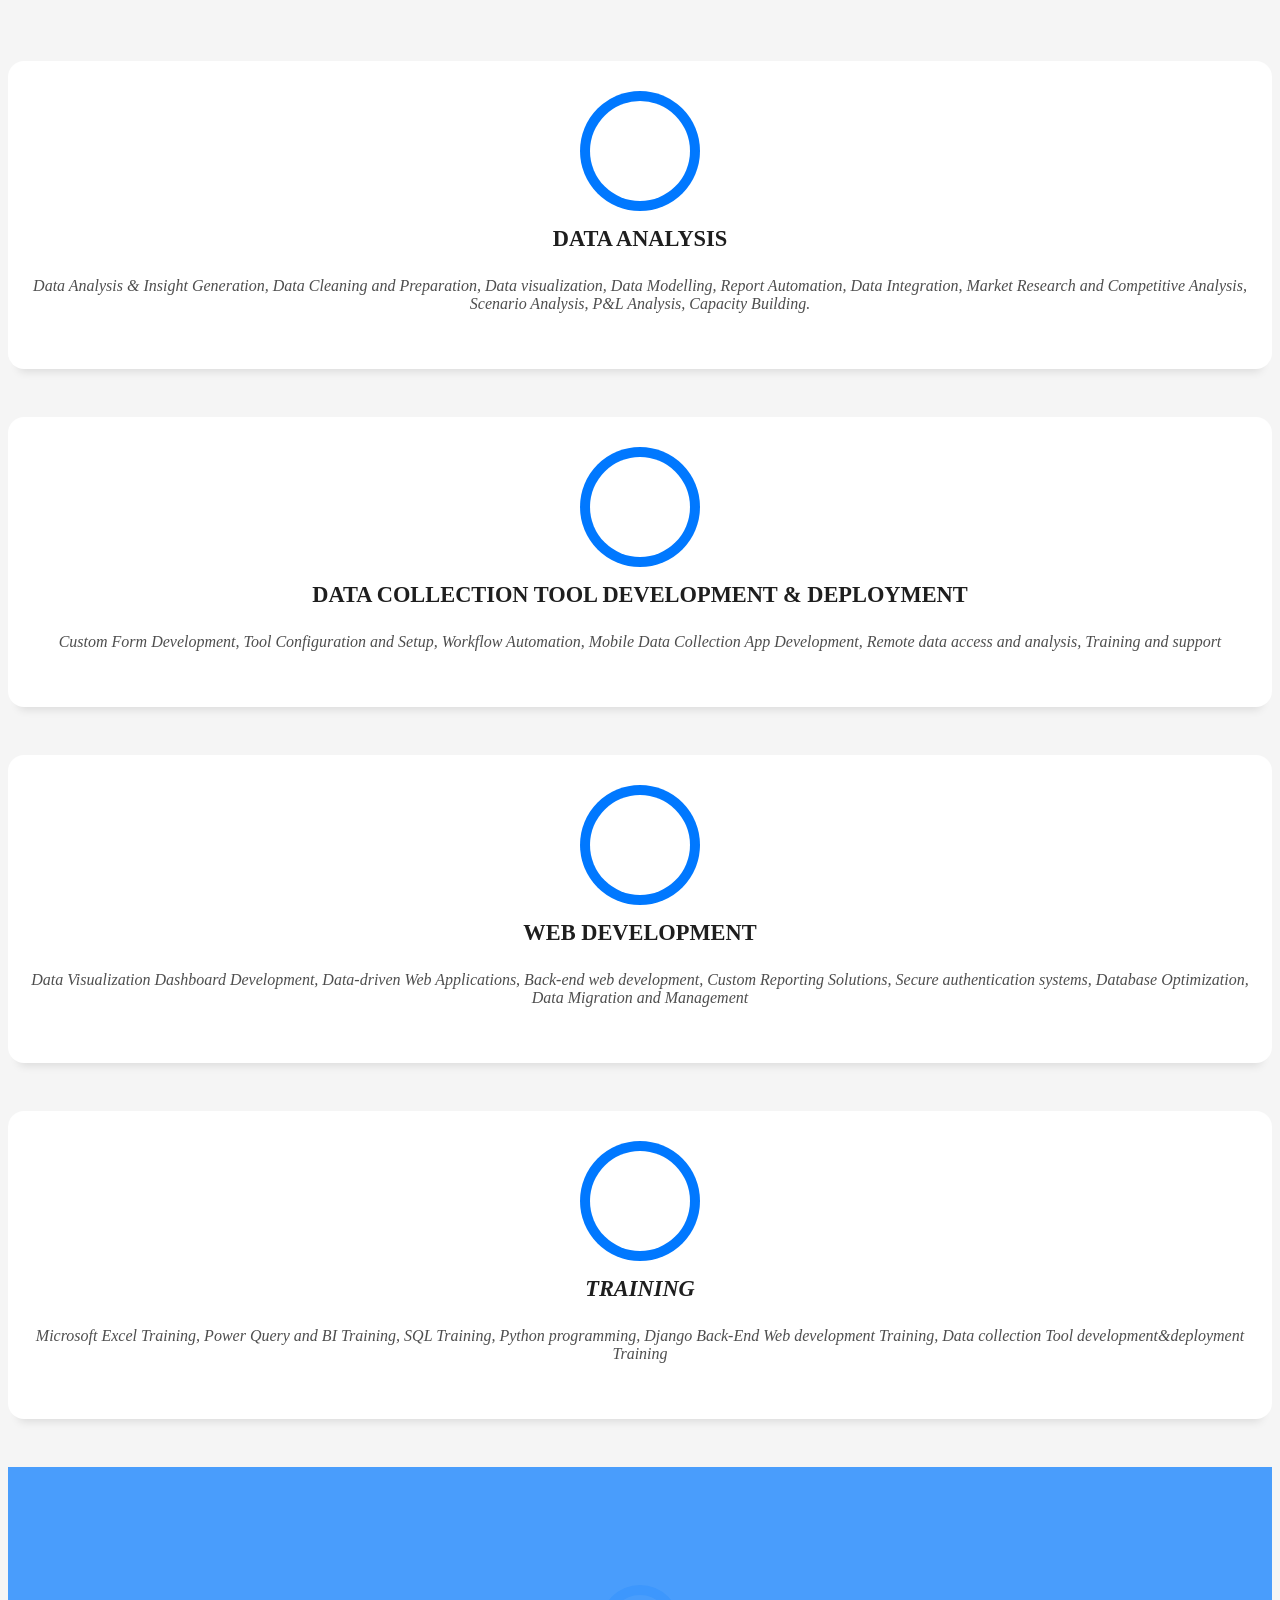
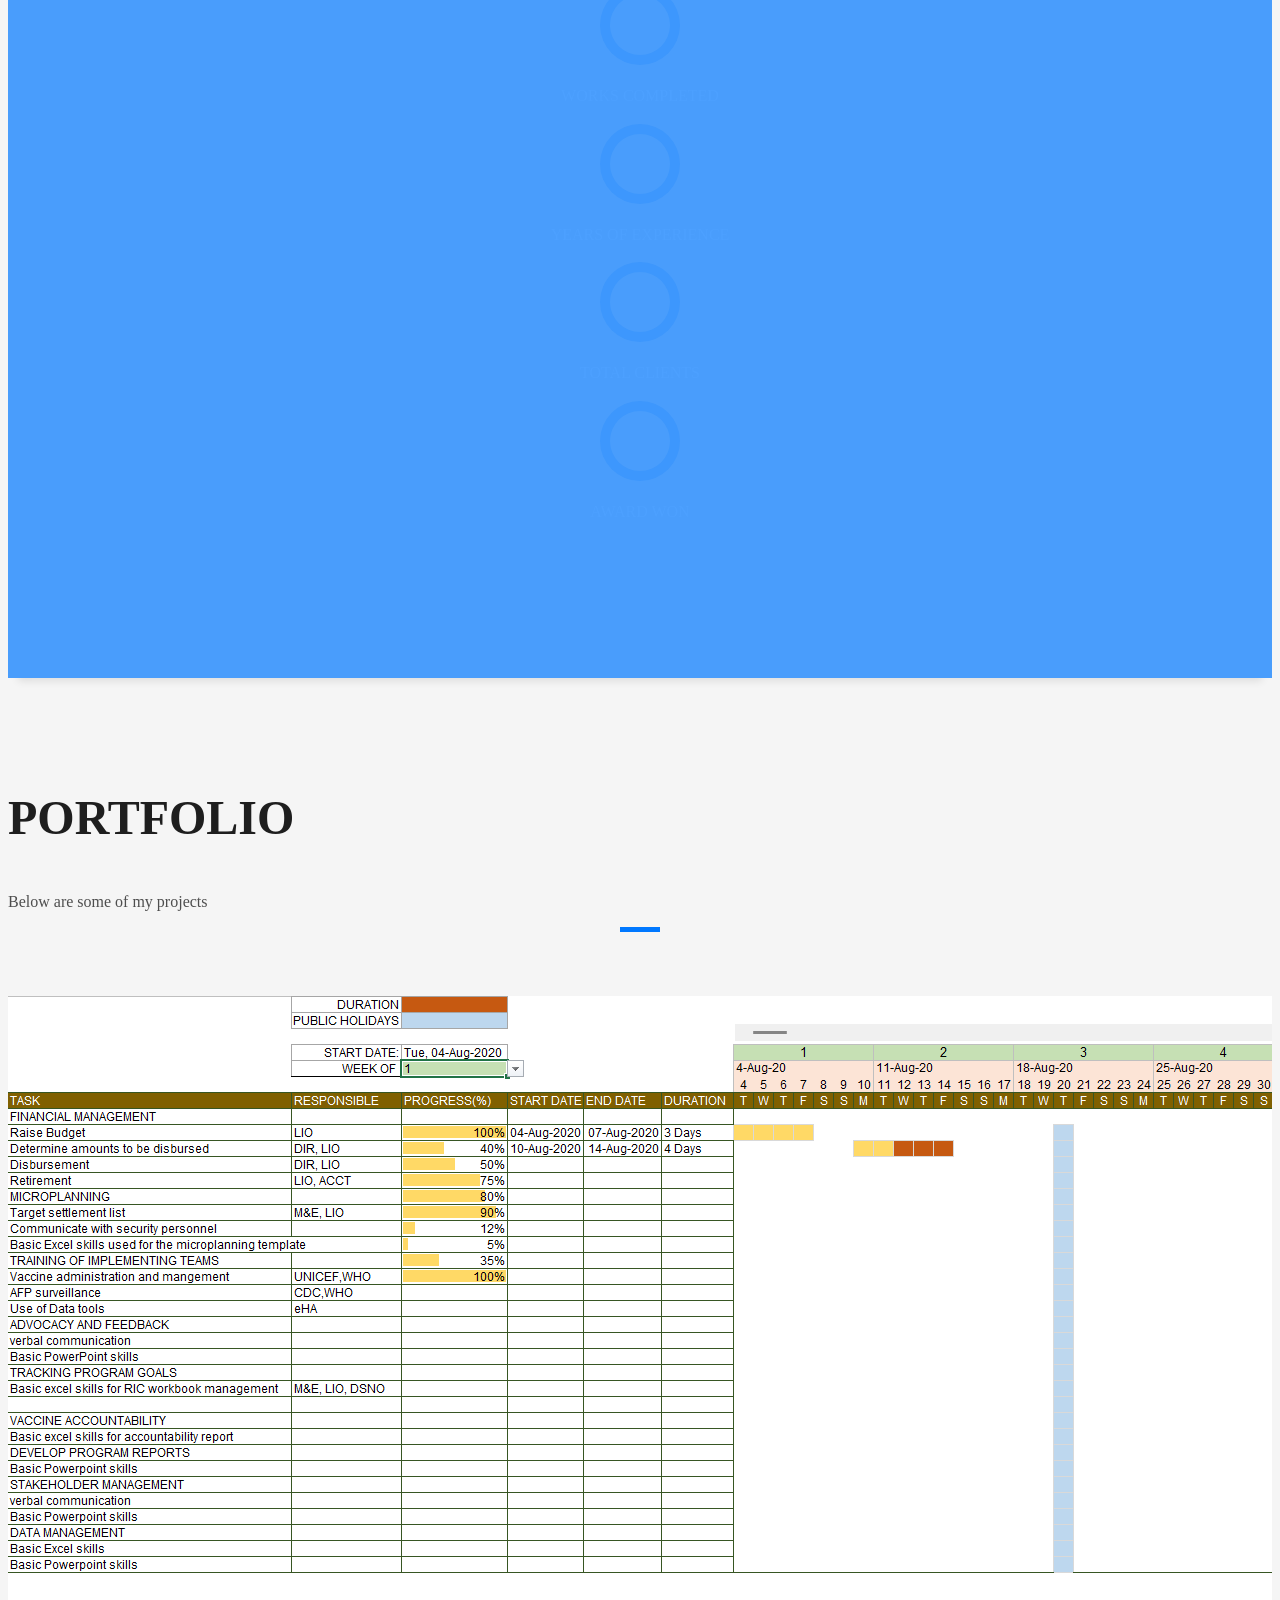
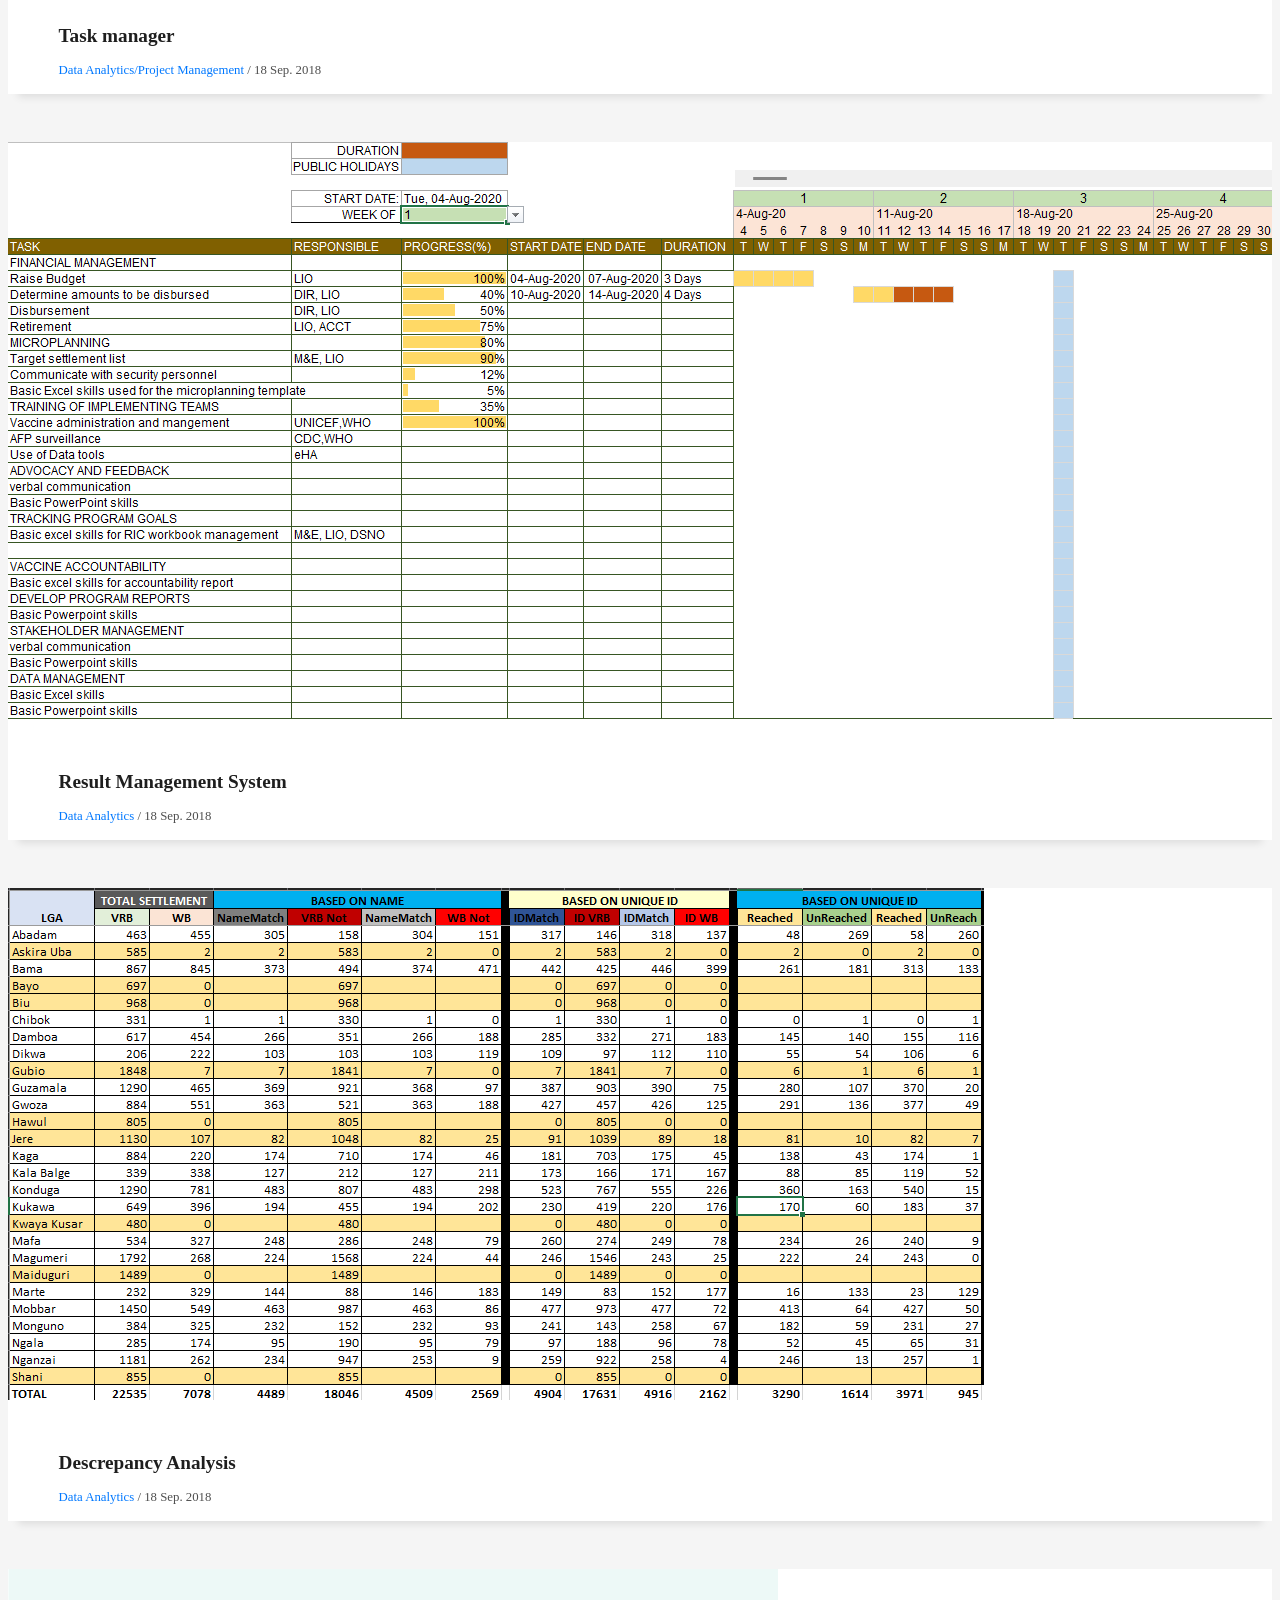
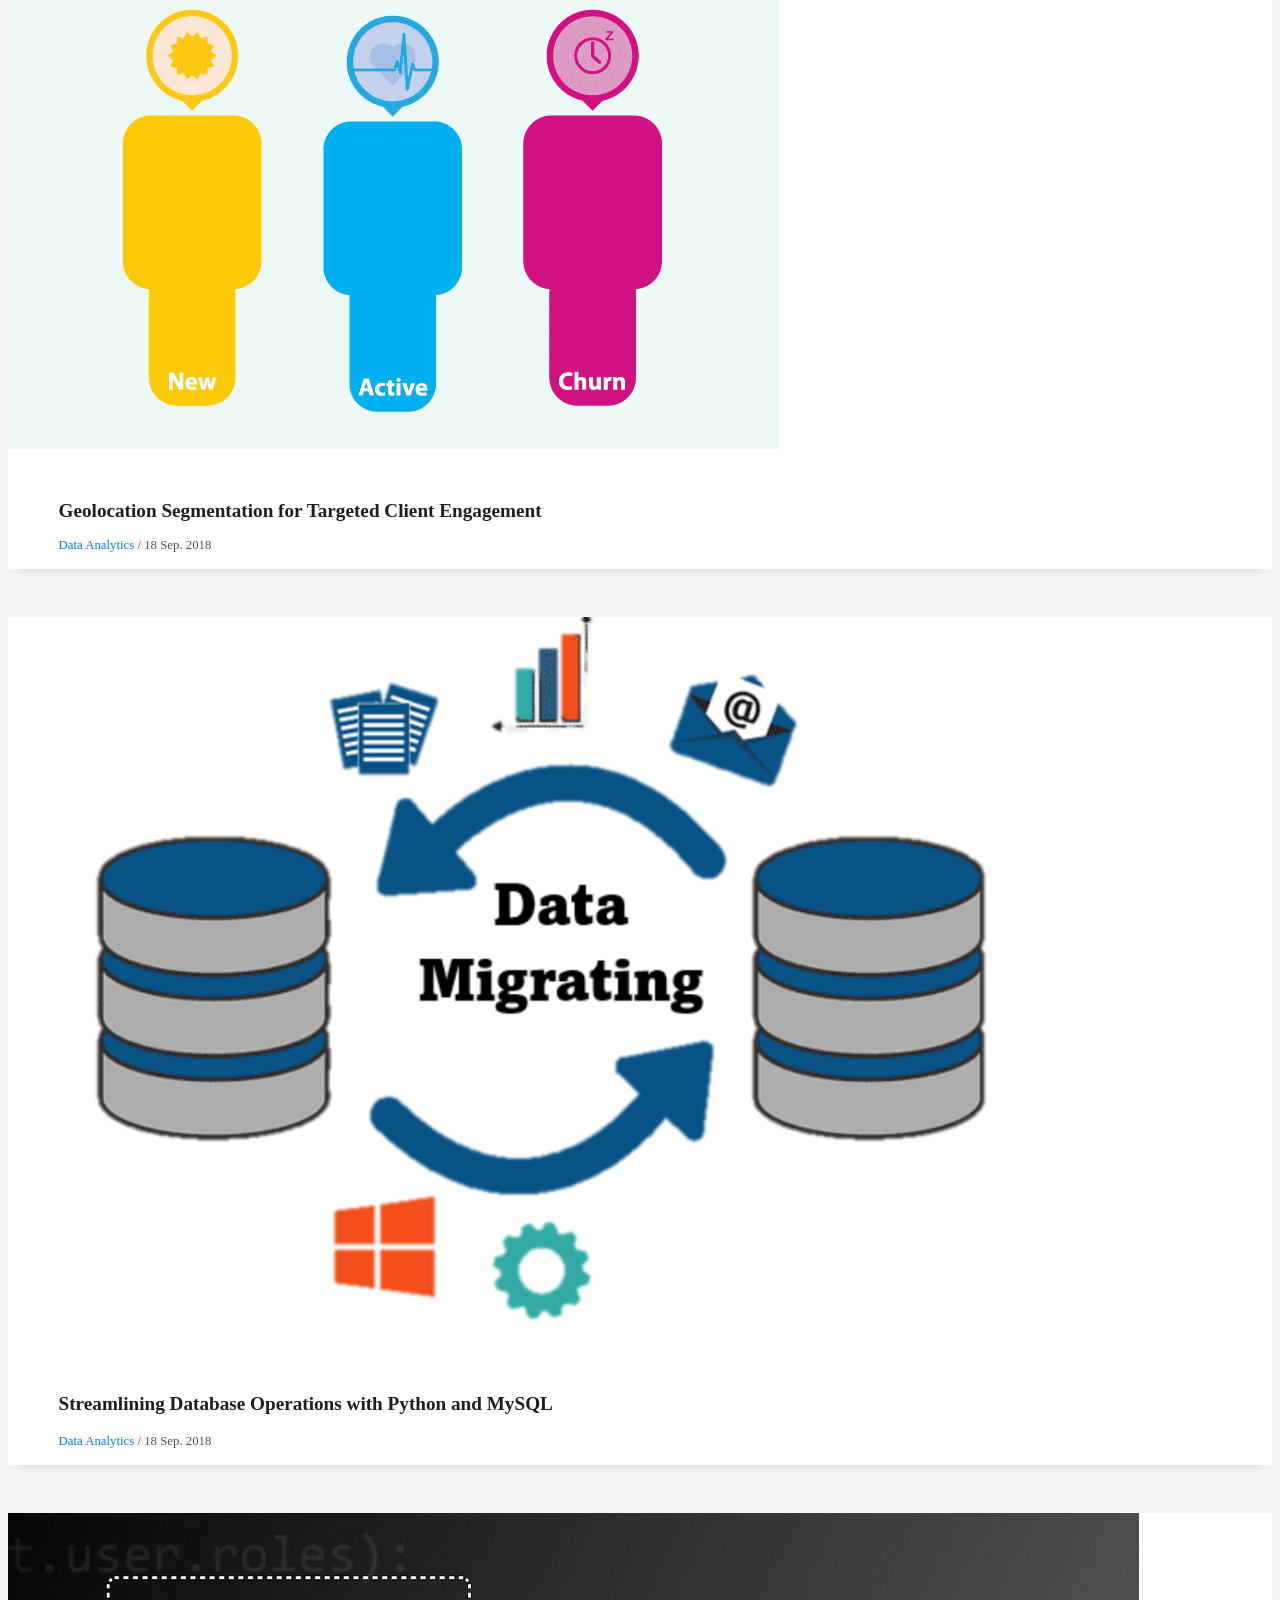
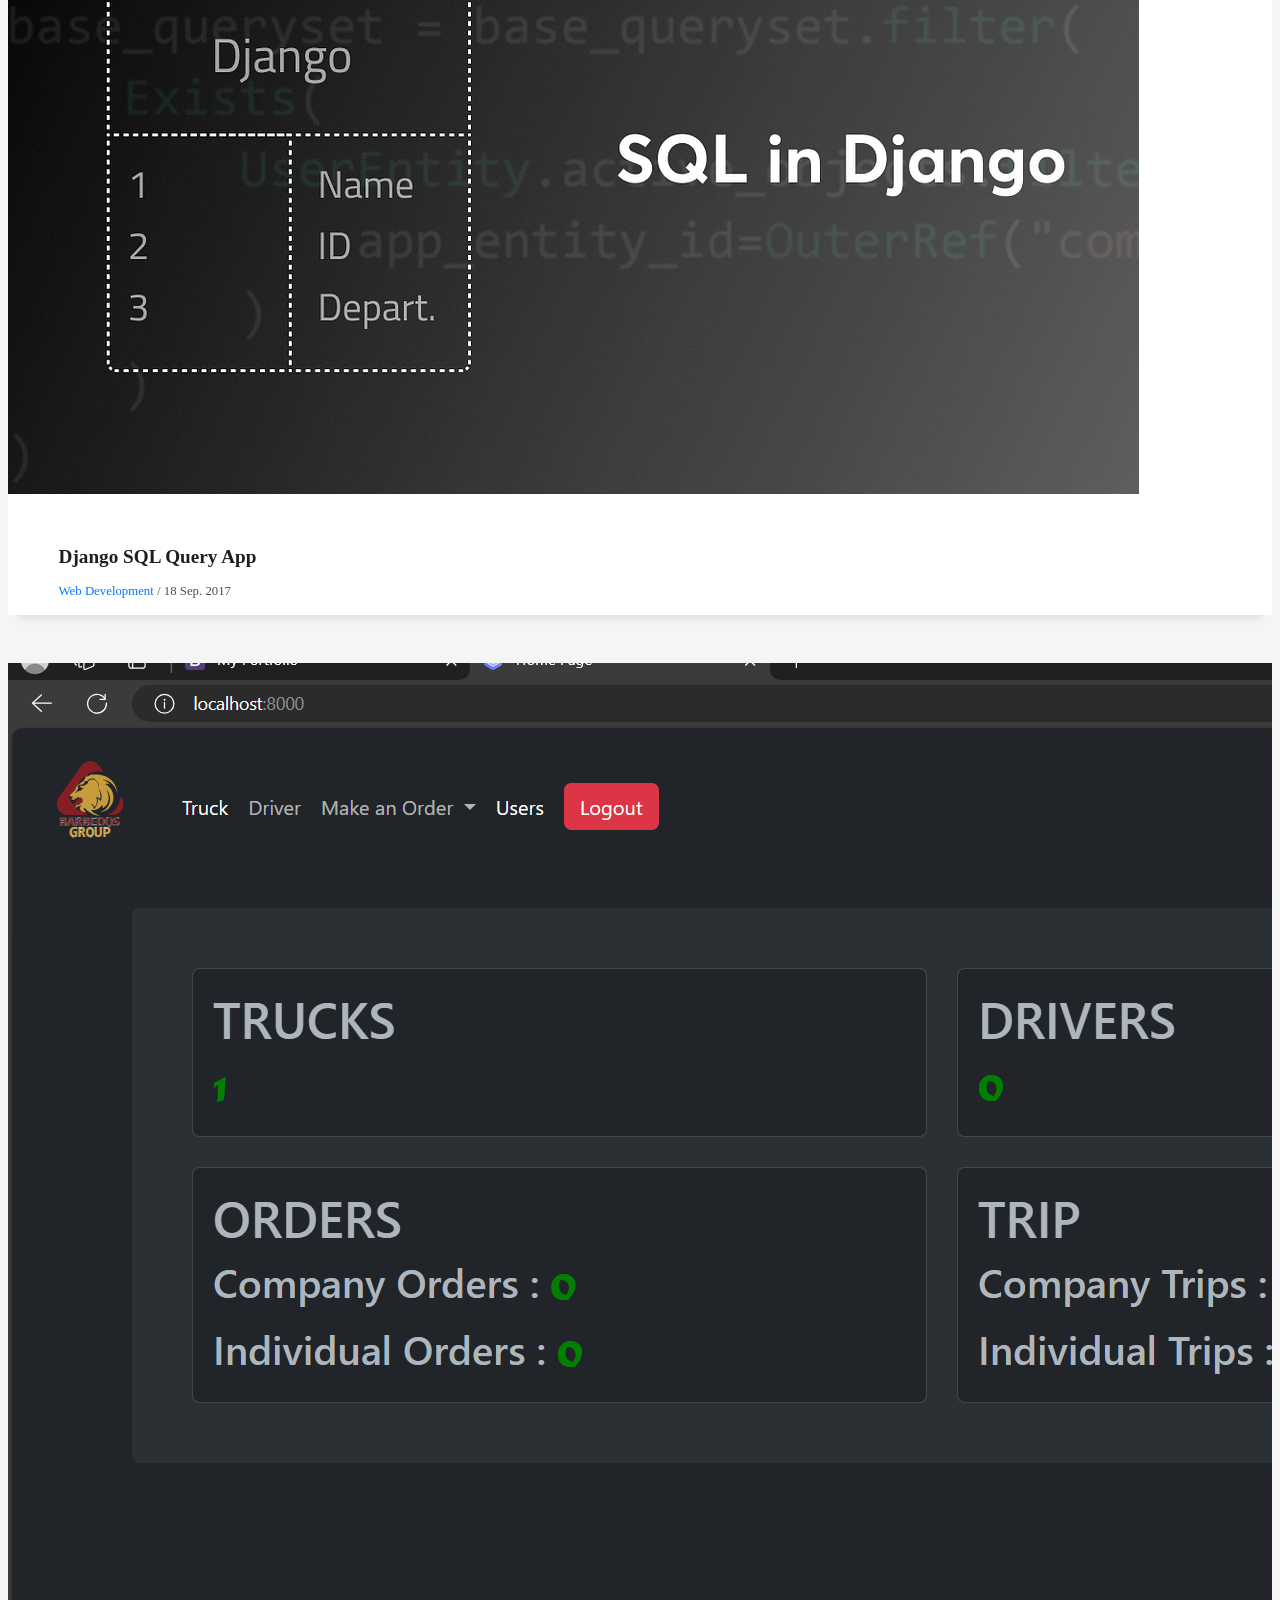
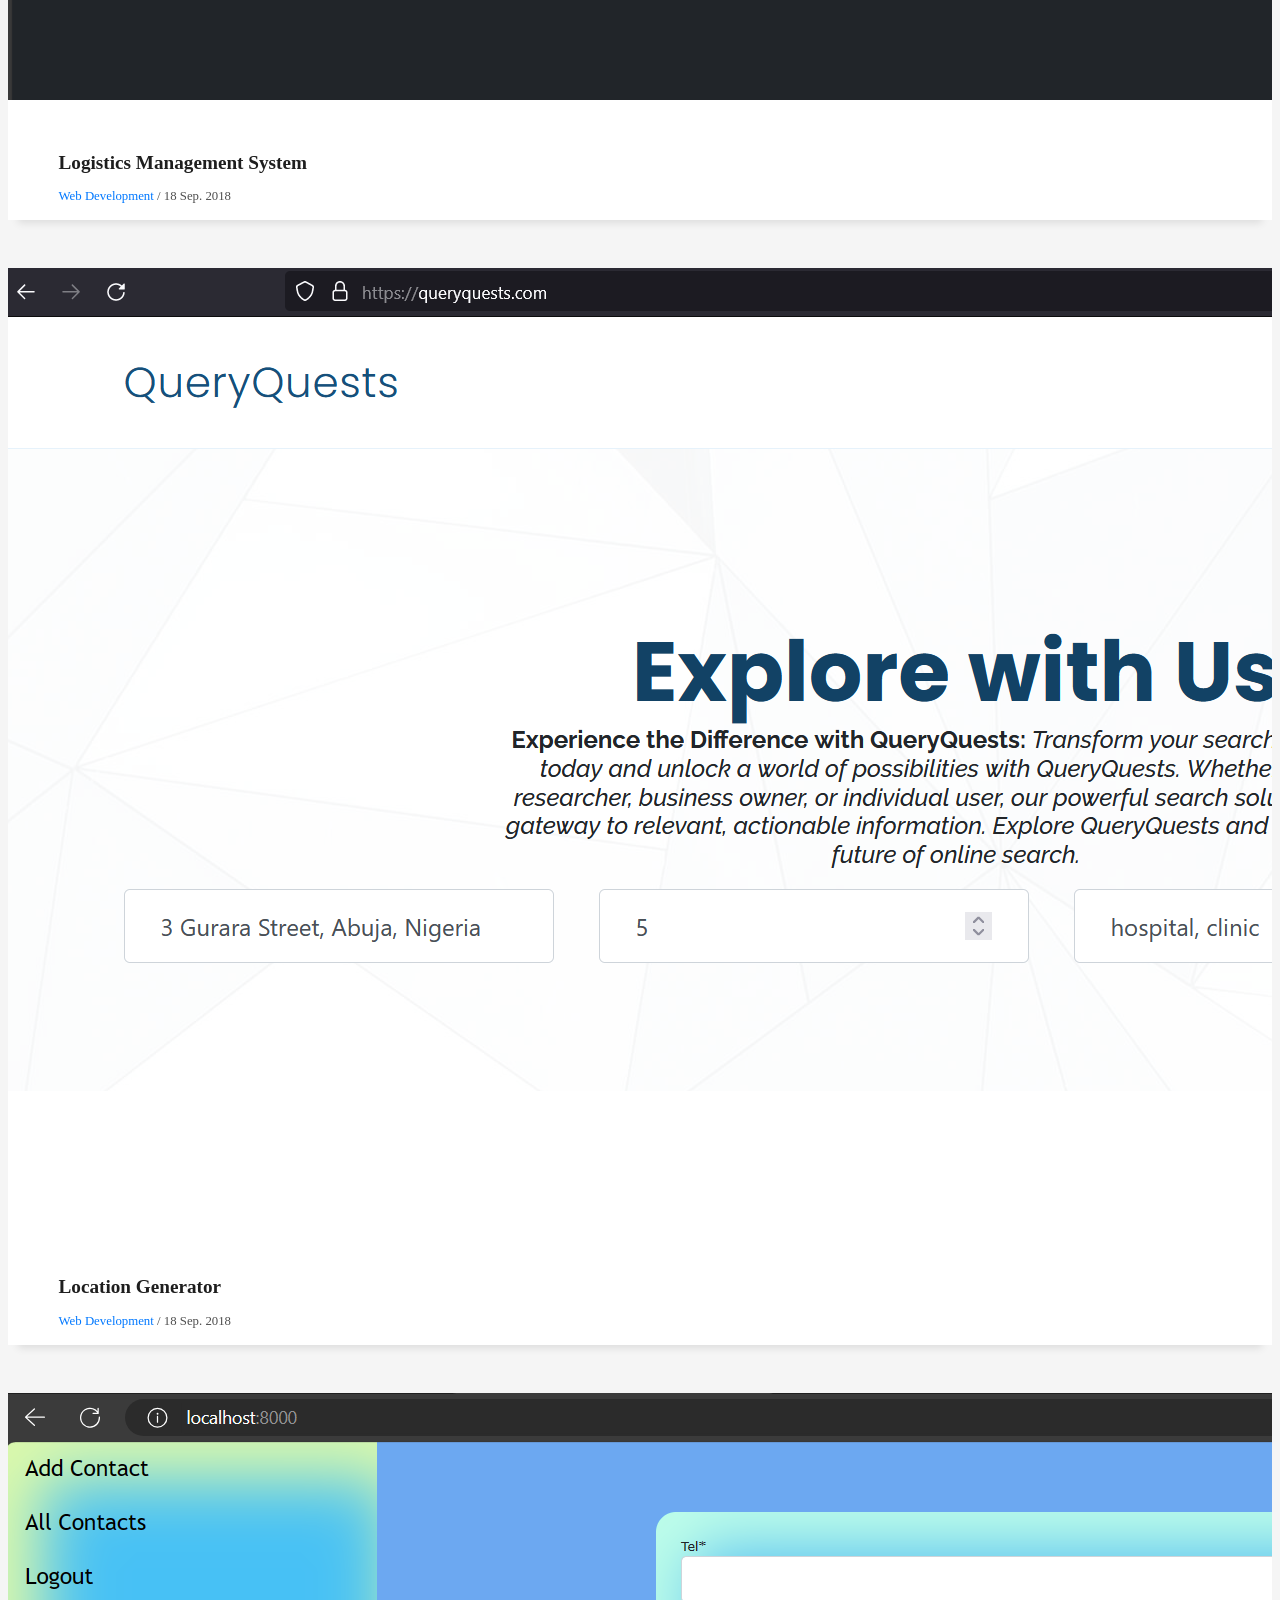
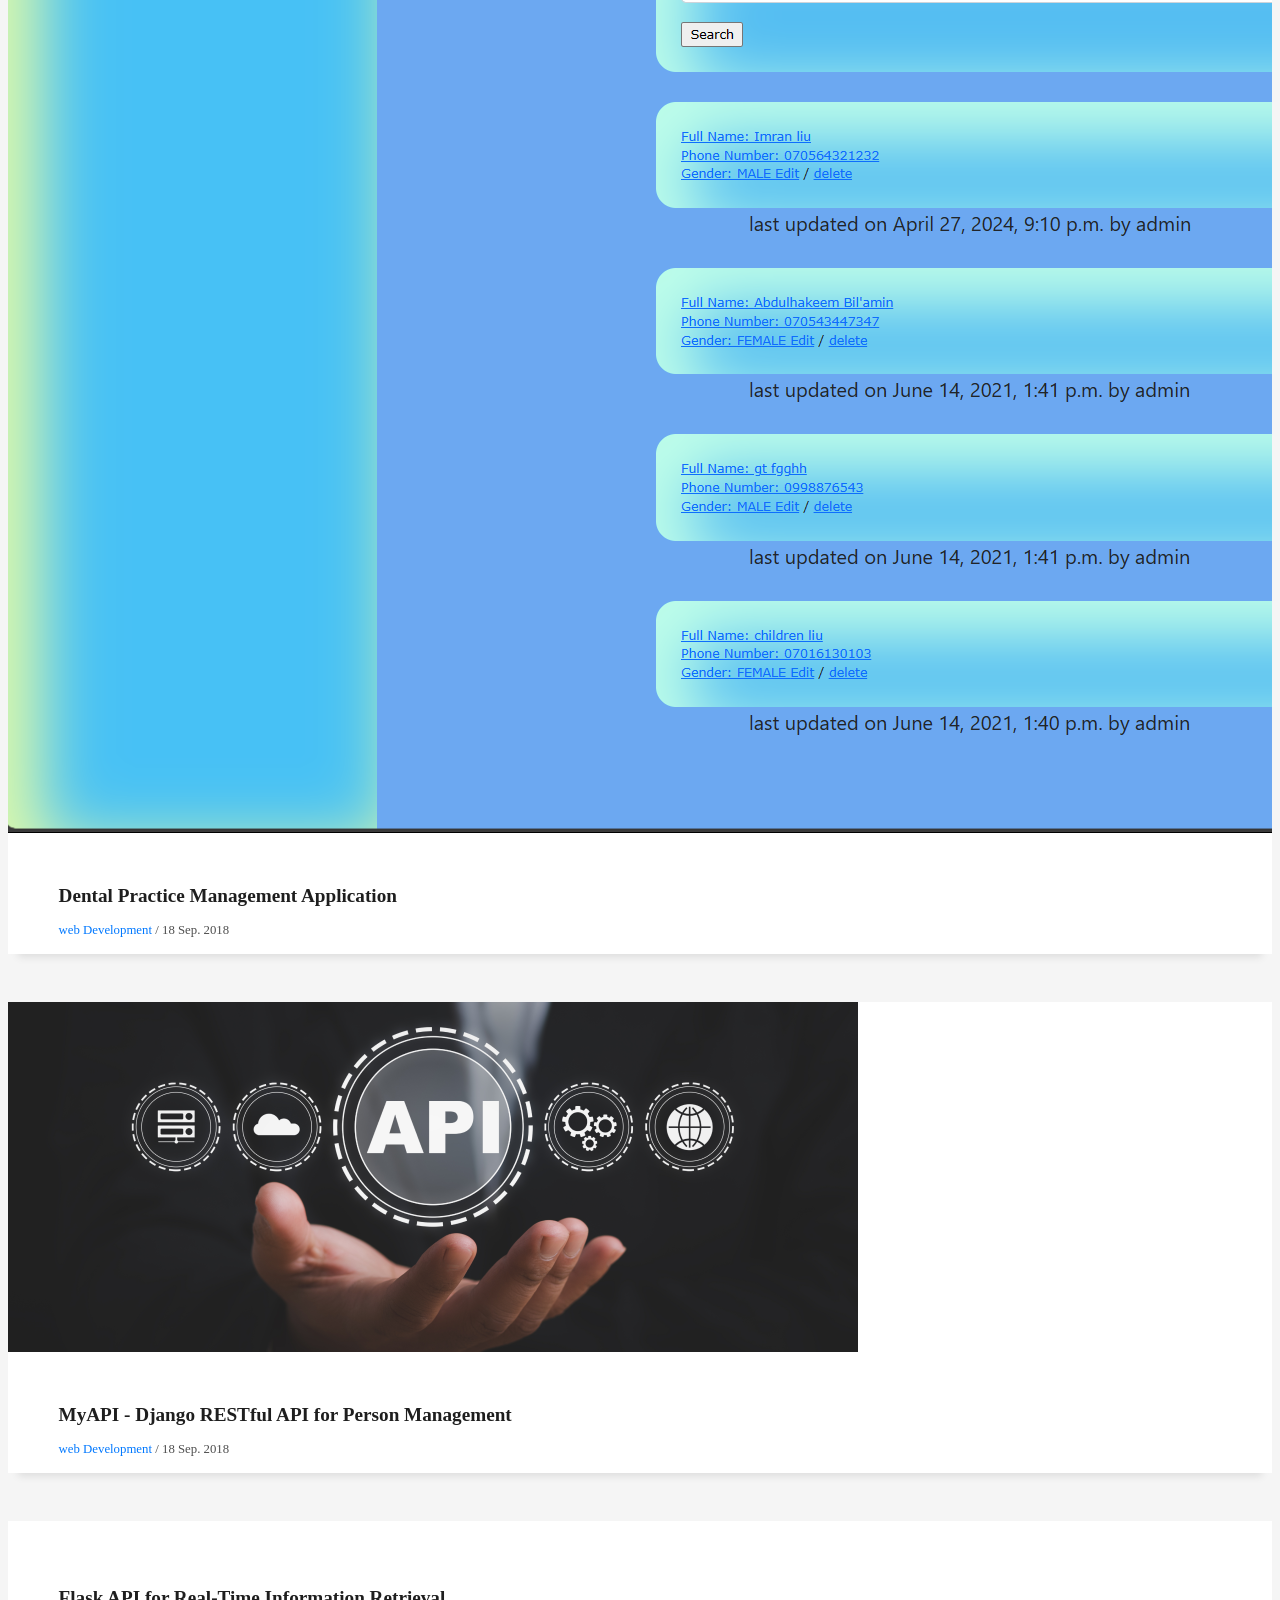
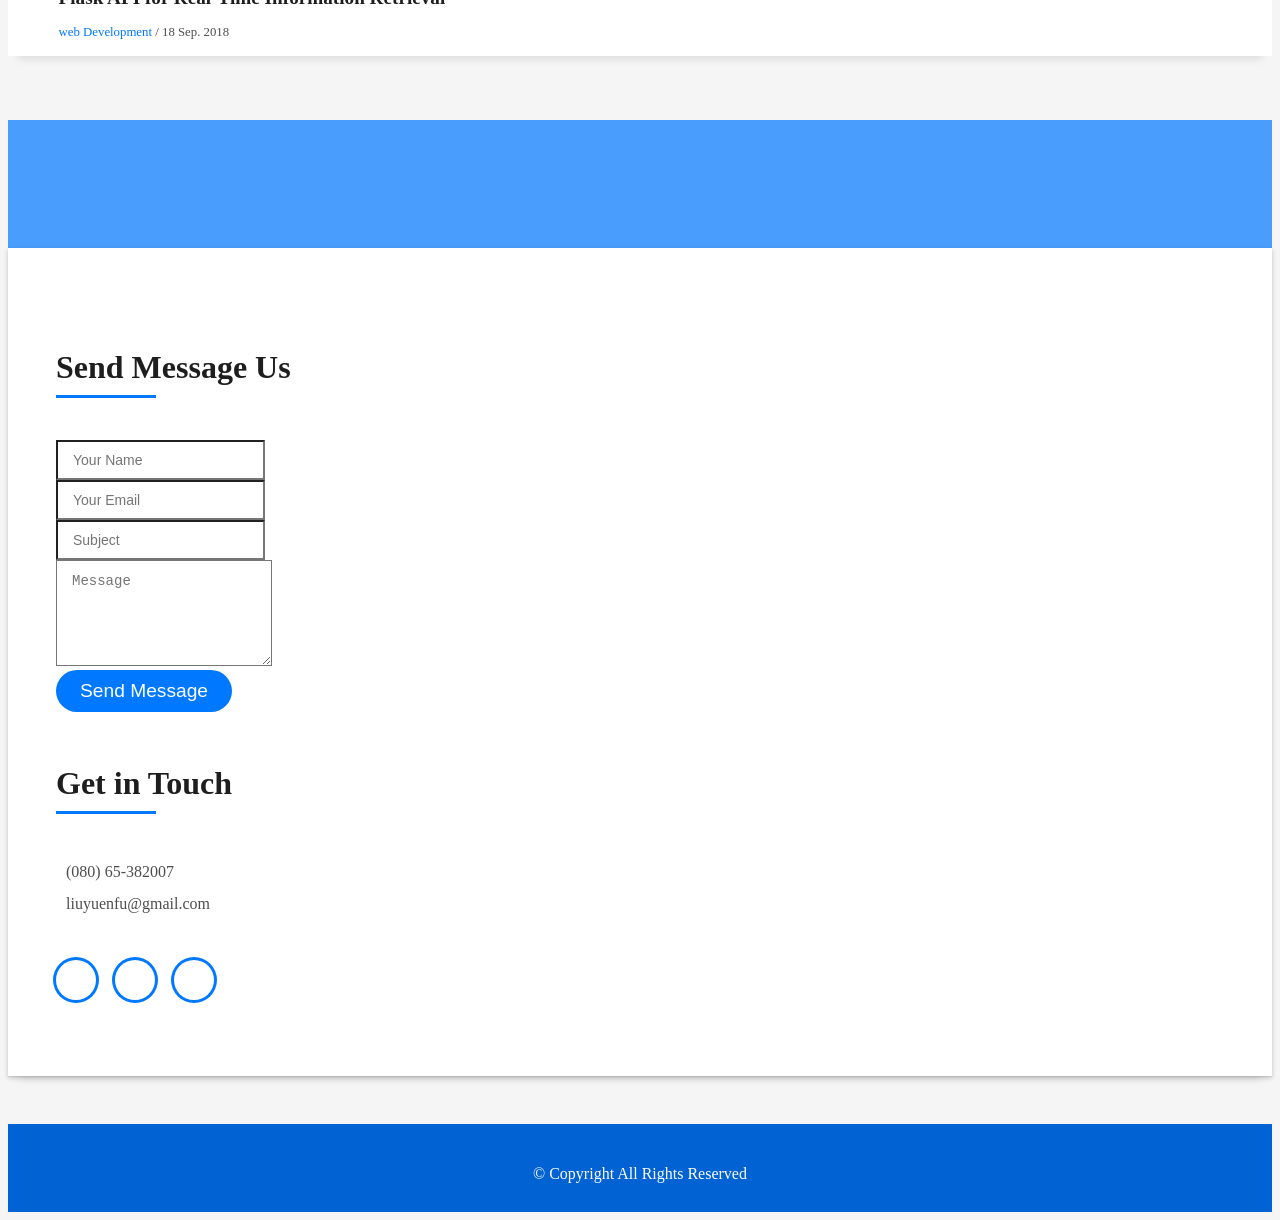
==== commit 4af59ecd: "adjusted contact space" ====
--- a/index.html
+++ b/index.html
@@ -362,7 +362,7 @@
                 <span class="ico-circle"><i class="bi bi-check"></i></span>
               </div>
               <div class="counter-num">
-                <p data-purecounter-start="0" data-purecounter-end="50" data-purecounter-duration="1" class="counter purecounter"></p>
+                <p data-purecounter-start="0" data-purecounter-end="35" data-purecounter-duration="1" class="counter purecounter"></p>
                 <span class="counter-text">WORKS COMPLETED</span>
               </div>
             </div>
@@ -395,7 +395,7 @@
                 <span class="ico-circle"><i class="bi bi-award"></i></span>
               </div>
               <div class="counter-num">
-                <p data-purecounter-start="0" data-purecounter-end="1" data-purecounter-duration="1" class="counter purecounter"></p>
+                <p data-purecounter-start="0" data-purecounter-end="2" data-purecounter-duration="1" class="counter purecounter"></p>
                 <span class="counter-text">AWARD WON</span>
               </div>
             </div>
@@ -762,8 +762,12 @@
                     <div class="socials">
                       <ul>
                         <li><a href="https://www.linkedin.com/in/liuchiko/"><span class="ico-circle"><i class="bi bi-linkedin"></i></span></a></li>
+                        <li><a href="https://github.com/yuenfu001"><span class="ico-circle"><i class="bi bi-github"></i></span></a></li>
+                        <li><a href="https://www.youtube.com/@CodeAnalyticsinAction"><span class="ico-circle"><i class="bi bi-youtube"></i></span></a></li>
                       </ul>
-                    </div>
+                    
+                    </div>
+                  
                   </div>
                 </div>
               </div>
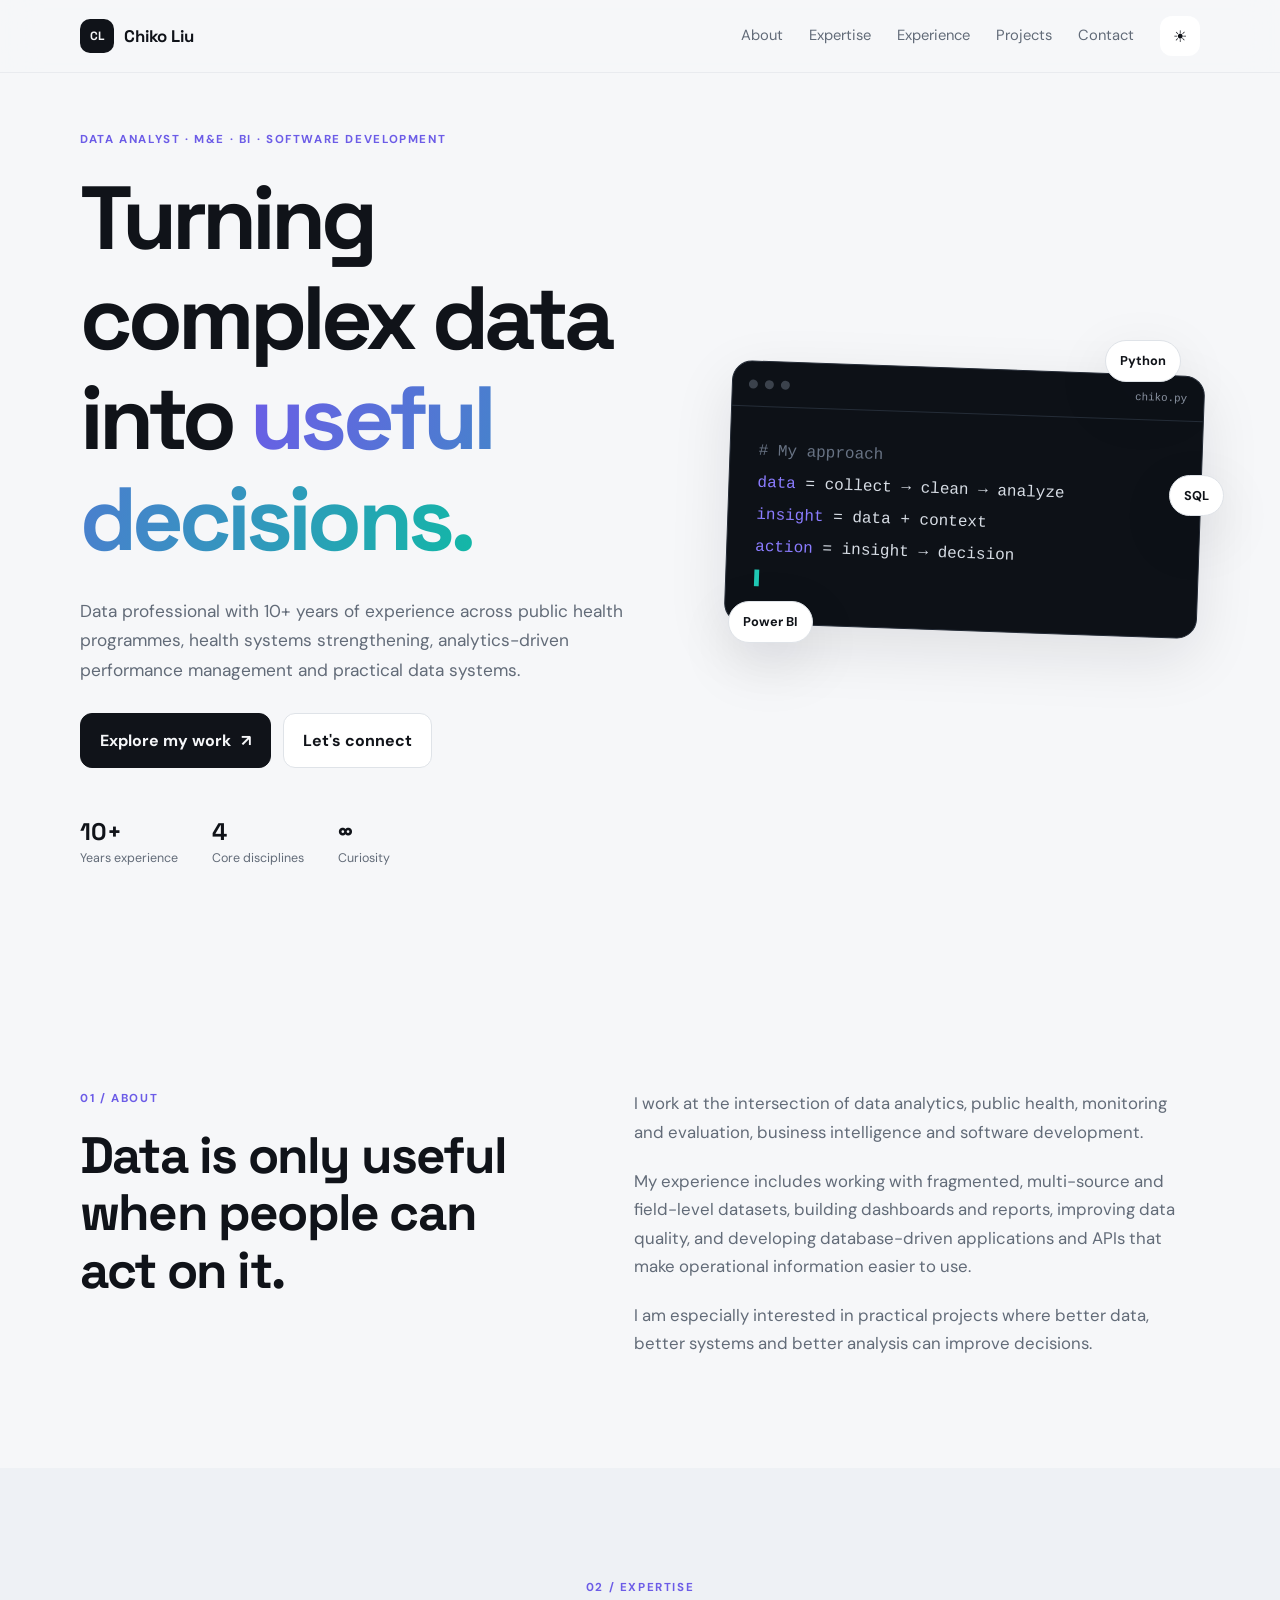
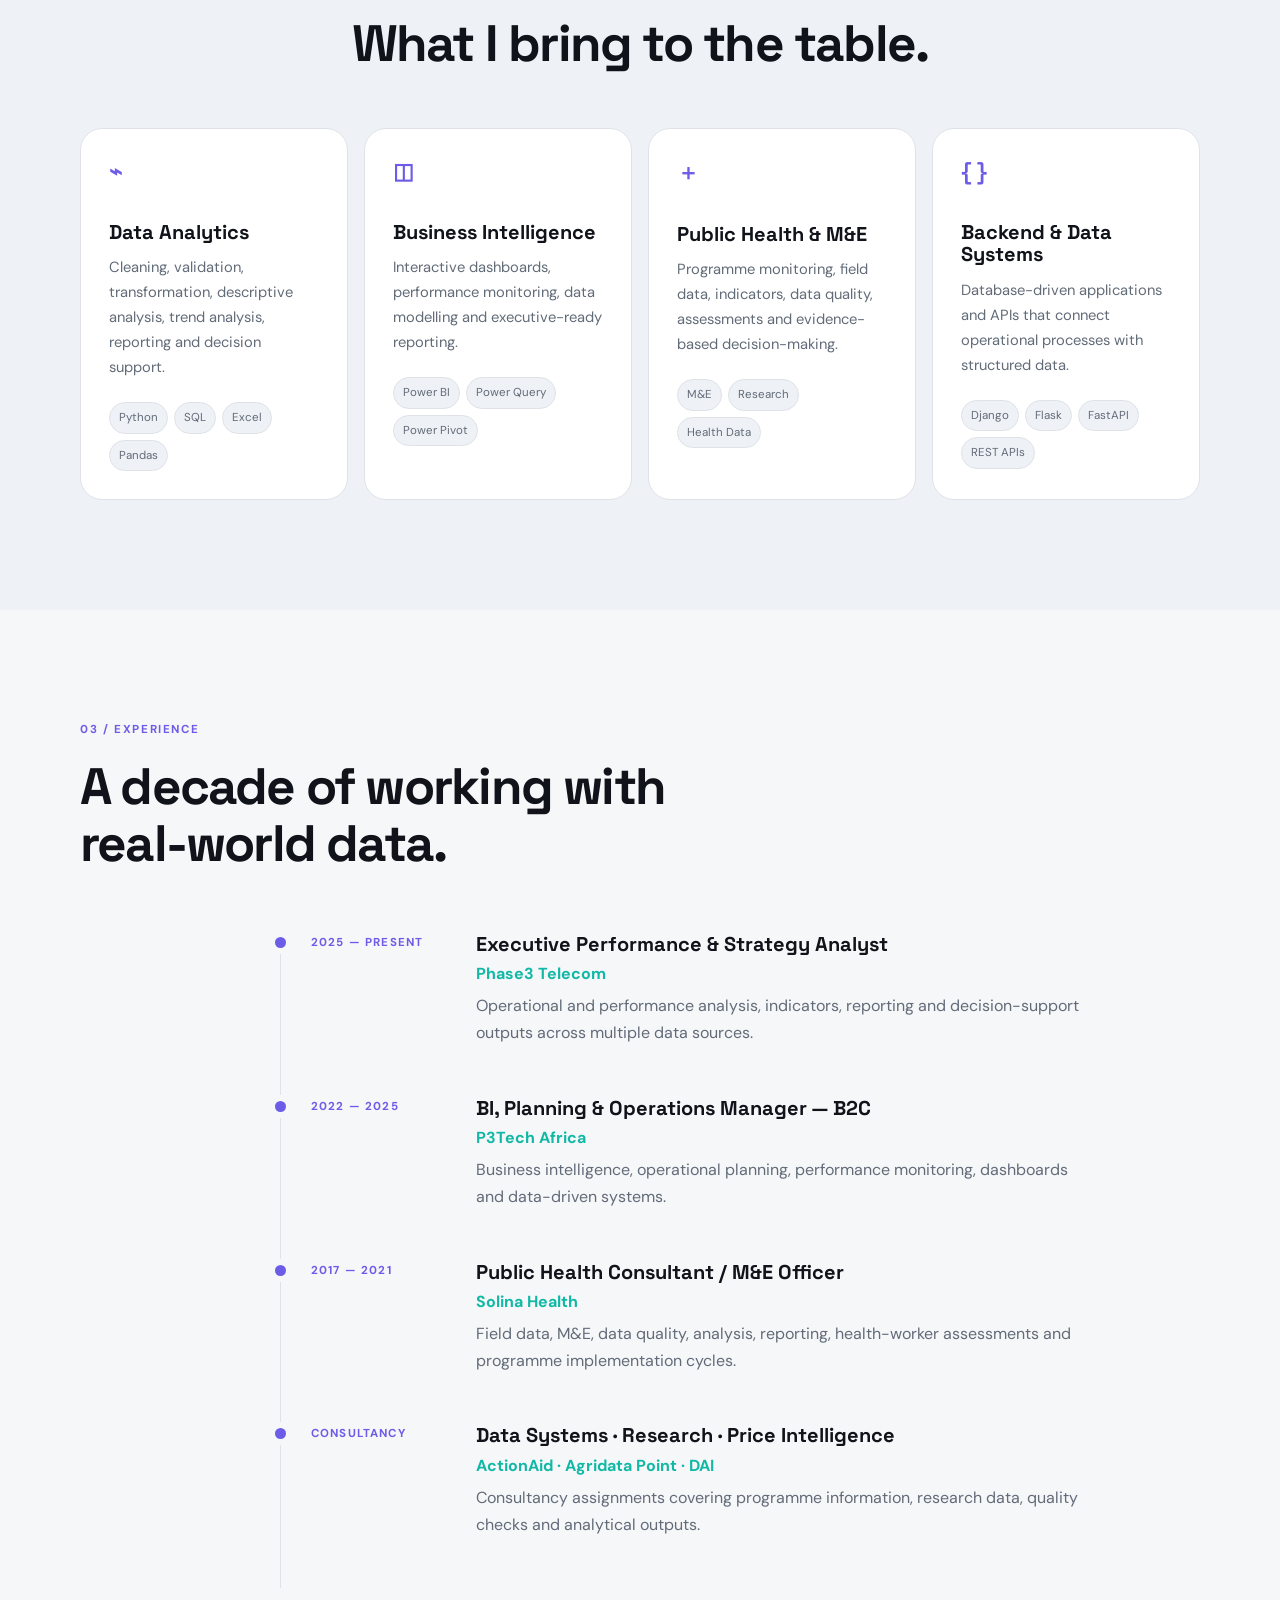
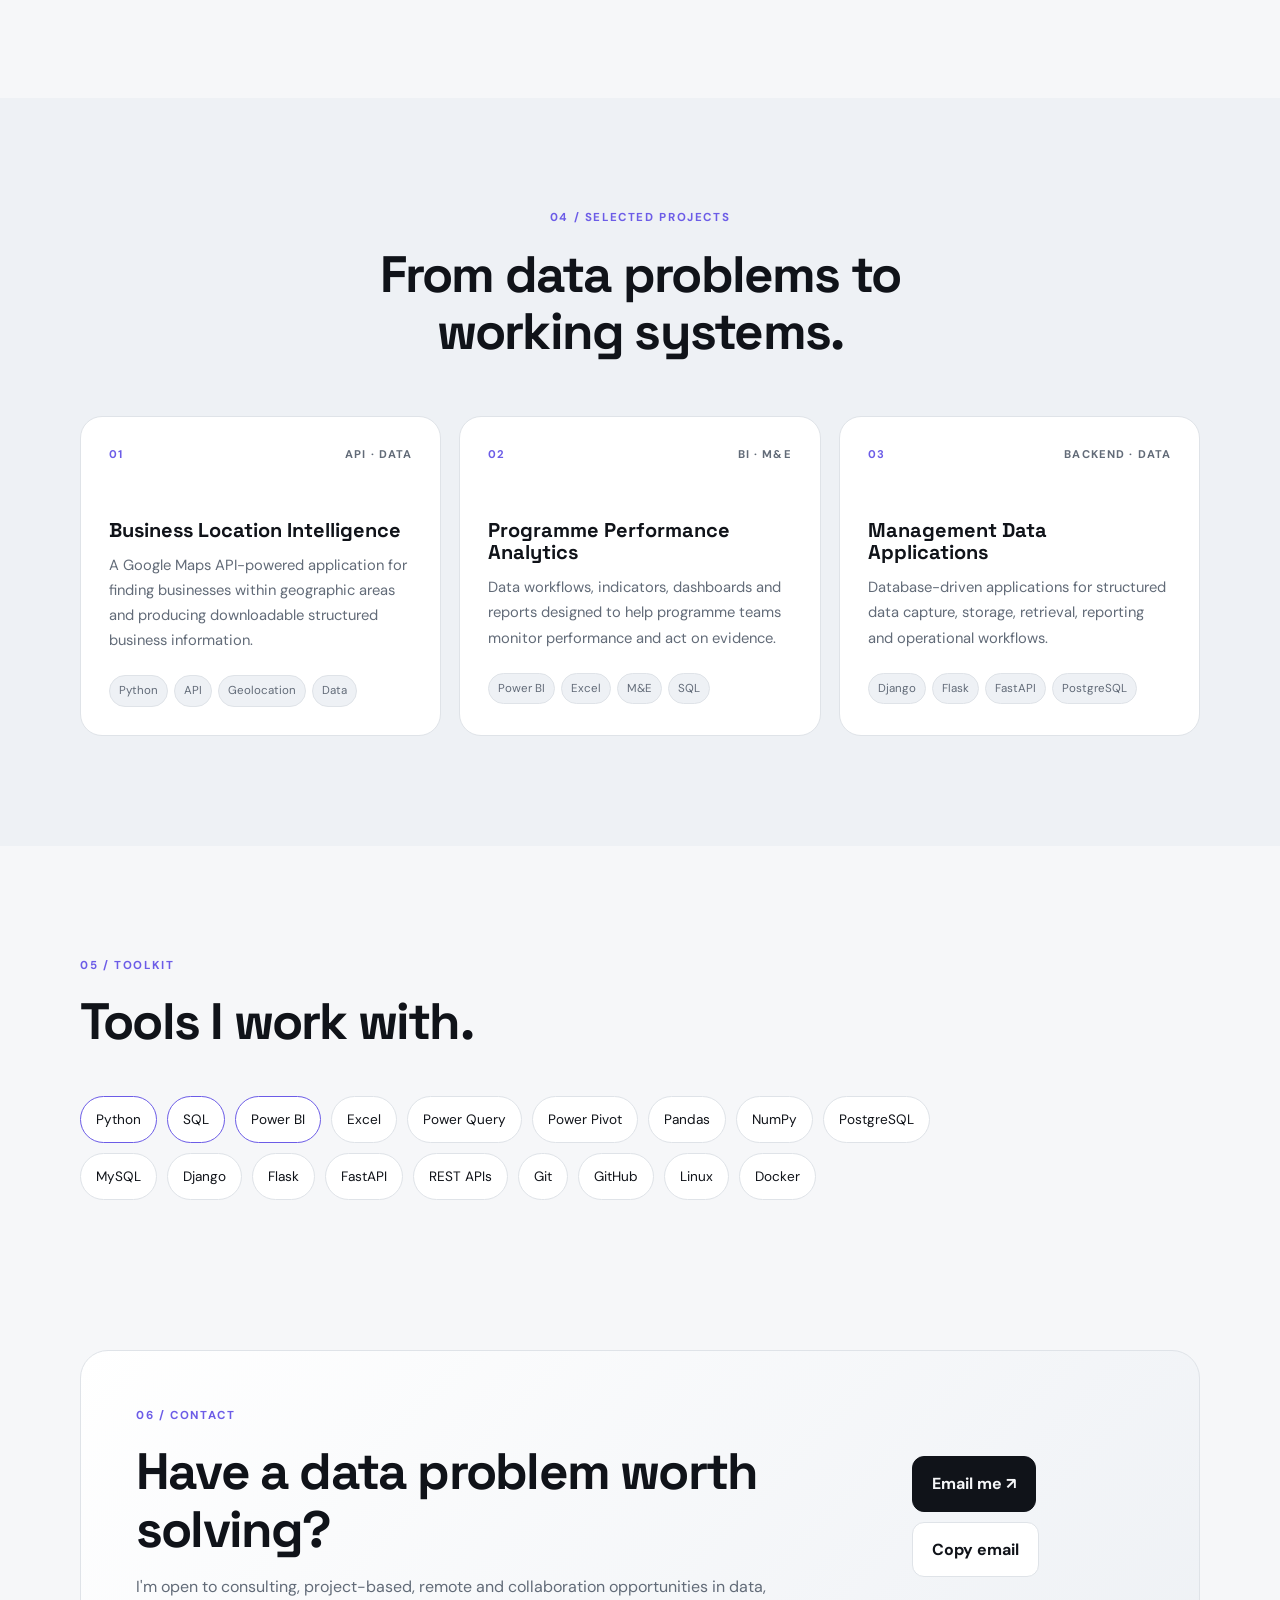
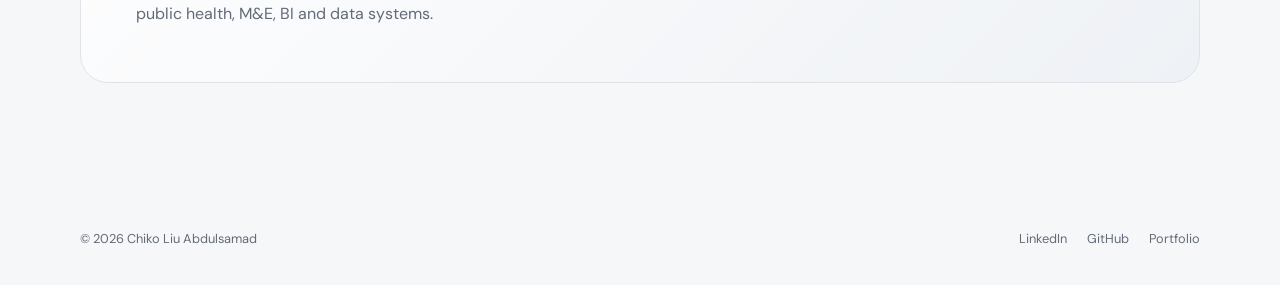
==== commit 06ada1d4: "changing the layout of my portfolio website" ====
--- a/index.html
+++ b/index.html
@@ -1,820 +1,250 @@
 <!DOCTYPE html>
 <html lang="en">
-
 <head>
-  <meta charset="utf-8">
-  <meta content="width=device-width, initial-scale=1.0" name="viewport">
-
-  <title>My Portfolio</title>
-  <meta content="" name="description">
-  <meta content="" name="keywords">
-
-  <!-- Favicons -->
-  <link href="assets/img/favicon.png" rel="icon">
-  <link href="assets/img/apple-touch-icon.png" rel="apple-touch-icon">
-
-  <!-- Vendor CSS Files -->
-  <link href="assets/vendor/bootstrap/css/bootstrap.min.css" rel="stylesheet">
-  <link href="assets/vendor/bootstrap-icons/bootstrap-icons.css" rel="stylesheet">
-  <link href="assets/vendor/glightbox/css/glightbox.min.css" rel="stylesheet">
-  <link href="assets/vendor/swiper/swiper-bundle.min.css" rel="stylesheet">
-
-  <!-- Template Main CSS File -->
-  <link href="assets/css/style.css" rel="stylesheet">
-
-  <!-- =======================================================
-  * Template Name: DevFolio
-  * Updated: Sep 18 2023 with Bootstrap v5.3.2
-  * Template URL: https://bootstrapmade.com/devfolio-bootstrap-portfolio-html-template/
-  * Author: BootstrapMade.com
-  * License: https://bootstrapmade.com/license/
-  ======================================================== -->
+  <meta charset="UTF-8">
+  <meta name="viewport" content="width=device-width, initial-scale=1.0">
+  <meta name="description" content="Chiko Liu Abdulsamad — Data Analyst, Public Health, M&E, BI and Backend Development.">
+  <title>Chiko Liu Abdulsamad | Data Analyst & Systems Developer</title>
+  <link rel="preconnect" href="https://fonts.googleapis.com">
+  <link rel="preconnect" href="https://fonts.gstatic.com" crossorigin>
+  <link href="https://fonts.googleapis.com/css2?family=DM+Sans:wght@400;500;600;700&family=Space+Grotesk:wght@500;600;700&display=swap" rel="stylesheet">
+  <link rel="stylesheet" href="css/style.css">
 </head>
-
 <body>
-
-  <!-- ======= Header ======= -->
-  <header id="header" class="fixed-top">
-    <div class="container d-flex align-items-center justify-content-between">
-
-      <h1 class="logo"><a href="index.html">My Portfolio</a></h1>
-      <!-- Uncomment below if you prefer to use an image logo -->
-      <!-- <a href="index.html" class="logo"><img src="assets/img/logo.png" alt="" class="img-fluid"></a>-->
-
-      <nav id="navbar" class="navbar">
-        <ul>
-          <li><a class="nav-link scrollto active" href="#hero">Home</a></li>
-          <li><a class="nav-link scrollto" href="#about">About</a></li>
-          <li><a class="nav-link scrollto" href="#services">Services</a></li>
-          <li><a class="nav-link scrollto " href="#work">Work</a></li>
-          <!-- <li><a class="nav-link scrollto " href="#blog">Blog</a></li> -->
-          <!-- <li class="dropdown"><a href="#"><span>Drop Down</span> <i class="bi bi-chevron-down"></i></a>
-            <ul>
-              <li><a href="#">Drop Down 1</a></li>
-              <li class="dropdown"><a href="#"><span>Deep Drop Down</span> <i class="bi bi-chevron-right"></i></a>
-                <ul>
-                  <li><a href="#">Deep Drop Down 1</a></li>
-                  <li><a href="#">Deep Drop Down 2</a></li>
-                  <li><a href="#">Deep Drop Down 3</a></li>
-                  <li><a href="#">Deep Drop Down 4</a></li>
-                  <li><a href="#">Deep Drop Down 5</a></li>
-                </ul>
-              </li>
-              <li><a href="#">Drop Down 2</a></li>
-              <li><a href="#">Drop Down 3</a></li>
-              <li><a href="#">Drop Down 4</a></li>
-            </ul>
-          </li> -->
-          <li><a class="nav-link scrollto" href="#contact">Contact</a></li>
-        </ul>
-        <i class="bi bi-list mobile-nav-toggle"></i>
-      </nav><!-- .navbar -->
-
+  <div class="progress-bar" id="progressBar"></div>
+
+  <header class="site-header">
+    <nav class="nav container" aria-label="Main navigation">
+      <a class="brand" href="#home"><span>CL</span> Chiko Liu</a>
+      <button class="nav-toggle" id="navToggle" aria-label="Toggle navigation">☰</button>
+      <div class="nav-links" id="navLinks">
+        <a href="#about">About</a>
+        <a href="#expertise">Expertise</a>
+        <a href="#experience">Experience</a>
+        <a href="#projects">Projects</a>
+        <a href="#contact">Contact</a>
+        <button class="theme-toggle" id="themeToggle" aria-label="Toggle theme">☀︎</button>
+      </div>
+    </nav>
+  </header>
+
+  <main>
+    <section id="home" class="hero section">
+      <div class="container hero-grid">
+        <div class="hero-copy reveal">
+          <p class="eyebrow">DATA ANALYST · M&E · BI · SOFTWARE DEVELOPMENT</p>
+          <h1>Turning complex data into <span class="gradient-text">useful decisions.</span></h1>
+          <p class="hero-text">
+            Data professional with 10+ years of experience across public health programmes,
+            health systems strengthening, analytics-driven performance management and practical data systems.
+          </p>
+          <div class="hero-actions">
+            <a class="btn primary" href="#projects">Explore my work <span>↗</span></a>
+            <a class="btn secondary" href="#contact">Let's connect</a>
+          </div>
+          <div class="quick-stats">
+            <div><strong>10+</strong><span>Years experience</span></div>
+            <div><strong>4</strong><span>Core disciplines</span></div>
+            <div><strong>∞</strong><span>Curiosity</span></div>
+          </div>
+        </div>
+        <div class="hero-card reveal">
+          <div class="terminal">
+            <div class="terminal-top"><span></span><span></span><span></span><small>chiko.py</small></div>
+            <div class="terminal-body">
+              <p><span class="muted"># My approach</span></p>
+              <p><span class="key">data</span> = collect → clean → analyze</p>
+              <p><span class="key">insight</span> = data + context</p>
+              <p><span class="key">action</span> = insight → decision</p>
+              <p class="cursor">▌</p>
+            </div>
+          </div>
+          <div class="floating-chip chip-one">Python</div>
+          <div class="floating-chip chip-two">Power BI</div>
+          <div class="floating-chip chip-three">SQL</div>
+        </div>
+      </div>
+    </section>
+
+    <section id="about" class="section">
+      <div class="container split">
+        <div class="section-heading reveal">
+          <p class="eyebrow">01 / ABOUT</p>
+          <h2>Data is only useful when people can act on it.</h2>
+        </div>
+        <div class="about-copy reveal">
+          <p>
+            I work at the intersection of data analytics, public health, monitoring and evaluation,
+            business intelligence and software development.
+          </p>
+          <p>
+            My experience includes working with fragmented, multi-source and field-level datasets,
+            building dashboards and reports, improving data quality, and developing database-driven
+            applications and APIs that make operational information easier to use.
+          </p>
+          <p>
+            I am especially interested in practical projects where better data, better systems and
+            better analysis can improve decisions.
+          </p>
+        </div>
+      </div>
+    </section>
+
+    <section id="expertise" class="section alt-section">
+      <div class="container">
+        <div class="section-heading centered reveal">
+          <p class="eyebrow">02 / EXPERTISE</p>
+          <h2>What I bring to the table.</h2>
+        </div>
+        <div class="expertise-grid">
+          <article class="feature-card reveal">
+            <span class="icon">⌁</span>
+            <h3>Data Analytics</h3>
+            <p>Cleaning, validation, transformation, descriptive analysis, trend analysis, reporting and decision support.</p>
+            <div class="tags"><span>Python</span><span>SQL</span><span>Excel</span><span>Pandas</span></div>
+          </article>
+          <article class="feature-card reveal">
+            <span class="icon">◫</span>
+            <h3>Business Intelligence</h3>
+            <p>Interactive dashboards, performance monitoring, data modelling and executive-ready reporting.</p>
+            <div class="tags"><span>Power BI</span><span>Power Query</span><span>Power Pivot</span></div>
+          </article>
+          <article class="feature-card reveal">
+            <span class="icon">＋</span>
+            <h3>Public Health & M&E</h3>
+            <p>Programme monitoring, field data, indicators, data quality, assessments and evidence-based decision-making.</p>
+            <div class="tags"><span>M&E</span><span>Research</span><span>Health Data</span></div>
+          </article>
+          <article class="feature-card reveal">
+            <span class="icon">{ }</span>
+            <h3>Backend & Data Systems</h3>
+            <p>Database-driven applications and APIs that connect operational processes with structured data.</p>
+            <div class="tags"><span>Django</span><span>Flask</span><span>FastAPI</span><span>REST APIs</span></div>
+          </article>
+        </div>
+      </div>
+    </section>
+
+    <section id="experience" class="section">
+      <div class="container">
+        <div class="section-heading reveal">
+          <p class="eyebrow">03 / EXPERIENCE</p>
+          <h2>A decade of working with real-world data.</h2>
+        </div>
+        <div class="timeline">
+          <article class="timeline-item reveal">
+            <div class="timeline-dot"></div>
+            <div class="timeline-date">2025 — PRESENT</div>
+            <div class="timeline-content">
+              <h3>Executive Performance & Strategy Analyst</h3>
+              <p class="company">Phase3 Telecom</p>
+              <p>Operational and performance analysis, indicators, reporting and decision-support outputs across multiple data sources.</p>
+            </div>
+          </article>
+          <article class="timeline-item reveal">
+            <div class="timeline-dot"></div>
+            <div class="timeline-date">2022 — 2025</div>
+            <div class="timeline-content">
+              <h3>BI, Planning & Operations Manager — B2C</h3>
+              <p class="company">P3Tech Africa</p>
+              <p>Business intelligence, operational planning, performance monitoring, dashboards and data-driven systems.</p>
+            </div>
+          </article>
+          <article class="timeline-item reveal">
+            <div class="timeline-dot"></div>
+            <div class="timeline-date">2017 — 2021</div>
+            <div class="timeline-content">
+              <h3>Public Health Consultant / M&E Officer</h3>
+              <p class="company">Solina Health</p>
+              <p>Field data, M&E, data quality, analysis, reporting, health-worker assessments and programme implementation cycles.</p>
+            </div>
+          </article>
+          <article class="timeline-item reveal">
+            <div class="timeline-dot"></div>
+            <div class="timeline-date">CONSULTANCY</div>
+            <div class="timeline-content">
+              <h3>Data Systems · Research · Price Intelligence</h3>
+              <p class="company">ActionAid · Agridata Point · DAI</p>
+              <p>Consultancy assignments covering programme information, research data, quality checks and analytical outputs.</p>
+            </div>
+          </article>
+        </div>
+      </div>
+    </section>
+
+    <section id="projects" class="section alt-section">
+      <div class="container">
+        <div class="section-heading centered reveal">
+          <p class="eyebrow">04 / SELECTED PROJECTS</p>
+          <h2>From data problems to working systems.</h2>
+        </div>
+        <div class="projects-grid">
+          <article class="project-card reveal">
+            <div class="project-top"><span class="project-number">01</span><span>API · DATA</span></div>
+            <h3>Business Location Intelligence</h3>
+            <p>A Google Maps API-powered application for finding businesses within geographic areas and producing downloadable structured business information.</p>
+            <div class="project-tags"><span>Python</span><span>API</span><span>Geolocation</span><span>Data</span></div>
+          </article>
+          <article class="project-card reveal">
+            <div class="project-top"><span class="project-number">02</span><span>BI · M&E</span></div>
+            <h3>Programme Performance Analytics</h3>
+            <p>Data workflows, indicators, dashboards and reports designed to help programme teams monitor performance and act on evidence.</p>
+            <div class="project-tags"><span>Power BI</span><span>Excel</span><span>M&E</span><span>SQL</span></div>
+          </article>
+          <article class="project-card reveal">
+            <div class="project-top"><span class="project-number">03</span><span>BACKEND · DATA</span></div>
+            <h3>Management Data Applications</h3>
+            <p>Database-driven applications for structured data capture, storage, retrieval, reporting and operational workflows.</p>
+            <div class="project-tags"><span>Django</span><span>Flask</span><span>FastAPI</span><span>PostgreSQL</span></div>
+          </article>
+        </div>
+      </div>
+    </section>
+
+    <section class="section skills-section">
+      <div class="container">
+        <div class="section-heading reveal">
+          <p class="eyebrow">05 / TOOLKIT</p>
+          <h2>Tools I work with.</h2>
+        </div>
+        <div class="skill-cloud reveal">
+          <span class="skill featured">Python</span><span class="skill featured">SQL</span>
+          <span class="skill featured">Power BI</span><span class="skill">Excel</span>
+          <span class="skill">Power Query</span><span class="skill">Power Pivot</span>
+          <span class="skill">Pandas</span><span class="skill">NumPy</span>
+          <span class="skill">PostgreSQL</span><span class="skill">MySQL</span>
+          <span class="skill">Django</span><span class="skill">Flask</span>
+          <span class="skill">FastAPI</span><span class="skill">REST APIs</span>
+          <span class="skill">Git</span><span class="skill">GitHub</span>
+          <span class="skill">Linux</span><span class="skill">Docker</span>
+        </div>
+      </div>
+    </section>
+
+    <section id="contact" class="section contact-section">
+      <div class="container contact-card reveal">
+        <div>
+          <p class="eyebrow">06 / CONTACT</p>
+          <h2>Have a data problem worth solving?</h2>
+          <p>I'm open to consulting, project-based, remote and collaboration opportunities in data, public health, M&E, BI and data systems.</p>
+        </div>
+        <div class="contact-actions">
+          <a class="btn primary" href="mailto:your-email@example.com">Email me ↗</a>
+          <a class="btn secondary" href="#" id="copyEmail">Copy email</a>
+        </div>
+      </div>
+    </section>
+  </main>
+
+  <footer class="footer">
+    <div class="container footer-inner">
+      <p>© <span id="year"></span> Chiko Liu Abdulsamad</p>
+      <div><a href="#">LinkedIn</a><a href="#">GitHub</a><a href="#">Portfolio</a></div>
     </div>
-  </header><!-- End Header -->
-
-  <!-- ======= Hero Section ======= -->
-  <div id="hero" class="hero route bg-image" style="background-image: url(assets/img/liu.png)">
-    <div class="overlay-itro"></div>
-    <div class="hero-content display-table">
-      <div class="table-cell">
-        <div class="container">
-          <!--<p class="display-6 color-d">Hello, world!</p>-->
-          <h1 class="hero-title mb-4">I am Chiko Liu Abdulsamad</h1>
-          <p class="hero-subtitle"><span class="typed" data-typed-items="Data Analyst, Software Developer, Python Programmer"></span></p>
-          <!-- <p class="pt-3"><a class="btn btn-primary btn js-scroll px-4" href="#about" role="button">Learn More</a></p> -->
-        </div>
-      </div>
-    </div>
-  </div><!-- End Hero Section -->
-
-  <main id="main">
-
-    <!-- ======= About Section ======= -->
-    <section id="about" class="about-mf sect-pt4 route">
-      <div class="container">
-        <div class="row">
-          <div class="col-sm-12">
-            <div class="box-shadow-full">
-              <div class="row">
-                <div class="col-md-6">
-                  <div class="row">
-                    <div class="col-sm-6 col-md-5">
-                      <div class="about-img">
-                        <img src="assets/img/passport.jpg" class="img-fluid rounded b-shadow-a" alt="" width="180" height="40">
-                      </div>
-                    </div>
-                    <div class="col-sm-6 col-md-7">
-                      <div class="about-info">
-                        <p><em><span class="title-s"> Name: </span> <span>Chiko Liu Abdulsamad</span></em></p>
-                        <p><em><span class="title-s">Profile: </span> <span>Data Analyst</span></em></p>
-                        <p><em><span class="title-s">Email: </span> <span>liuyuenfu@gmail.com</span></em></p>
-                        <p><em><span class="title-s">Phone: </span> <span>(234)806-538-2007</span></em></p>
-                      </div>
-                    </div>
-                  </div>
-                  <div class="skill-mf">
-                    <p class="title-s">SKILLS</p>
-                     <span><strong><em>Strategic Planning</em></strong></span> <span class="pull-right">90%</span>
-                    <div class="progress">
-                      <div class="progress-bar" role="progressbar" style="width: 90%" aria-valuenow="75" aria-valuemin="0" aria-valuemax="100"></div>
-                    </div>
-                    <span><strong><em>Data Analysis & Visualization</em></strong></span> <span class="pull-right">95%</span>
-                    <div class="progress">
-                      <div class="progress-bar" role="progressbar" style="width: 95%;" aria-valuenow="85" aria-valuemin="0" aria-valuemax="100"></div>
-                    </div>
-                    <span><strong><em>Data Modeling</em></strong></span> <span class="pull-right">85%</span>
-                    <div class="progress">
-                      <div class="progress-bar" role="progressbar" style="width: 85%;" aria-valuenow="85" aria-valuemin="0" aria-valuemax="100"></div>
-                    </div>
-                    <span><strong><em>Innovative Problem-Solving </em></strong></span> <span class="pull-right">90%</span>
-                    <div class="progress">
-                      <div class="progress-bar" role="progressbar" style="width: 90%;" aria-valuenow="85" aria-valuemin="0" aria-valuemax="100"></div>
-                    </div>
-                    <span><strong><em>Communication</em></strong></span> <span class="pull-right">80%</span>
-                    <div class="progress">
-                      <div class="progress-bar" role="progressbar" style="width: 80%" aria-valuenow="50" aria-valuemin="0" aria-valuemax="100"></div>
-                    </div>
-                    <span><strong><em>Defining KPIs (Key Performance Indicators)</em></strong></span> <span class="pull-right">90%</span>
-                    <div class="progress">
-                      <div class="progress-bar" role="progressbar" style="width: 90%;" aria-valuenow="85" aria-valuemin="0" aria-valuemax="100"></div>
-                    </div>
-                    <span><strong><em>Team Collaboration</em></strong></span> <span class="pull-right">90%</span>
-                    <div class="progress">
-                      <div class="progress-bar" role="progressbar" style="width: 90%;" aria-valuenow="85" aria-valuemin="0" aria-valuemax="100"></div>
-                    </div>
-                  </div>
-                  <div class="skill-mf">
-                    <p class="title-s">TOOLS</p>
-                    <span><strong><em>Microsoft Excel</em></strong></span> <span class="pull-right">85%</span>
-                    <div class="progress">
-                      <div class="progress-bar" role="progressbar" style="width: 85%;" aria-valuenow="85" aria-valuemin="0" aria-valuemax="100"></div>
-                    </div>
-                    <span><strong><em>Power Query</em></strong></span> <span class="pull-right">75%</span>
-                    <div class="progress">
-                      <div class="progress-bar" role="progressbar" style="width: 75%" aria-valuenow="75" aria-valuemin="0" aria-valuemax="100"></div>
-                    </div>
-                    <span><strong><em>Microsoft Power BI</em></strong></span> <span class="pull-right">(70%)</span>
-                    <div class="progress">
-                      <div class="progress-bar" role="progressbar" style="width: 70%;" aria-valuenow="70" aria-valuemin="0" aria-valuemax="100"></div>
-                    </div>
-                    <span><strong><em>Google Sheet</em></strong></span> <span class="pull-right">(70%)</span>
-                    <div class="progress">
-                      <div class="progress-bar" role="progressbar" style="width: 70%;" aria-valuenow="70" aria-valuemin="0" aria-valuemax="100"></div>
-                    </div>
-                    <span><strong><em>ODK(Open-Data-Kit)Form Development</em></strong></span> <span class="pull-right">75%</span>
-                    <div class="progress">
-                      <div class="progress-bar" role="progressbar" style="width: 75%" aria-valuenow="75" aria-valuemin="0" aria-valuemax="100"></div>
-                    </div>
-                     <span><strong><em>SQL (Transact-SQL)</em></strong></span> <span class="pull-right">80%</span>
-                    <div class="progress">
-                      <div class="progress-bar" role="progressbar" style="width: 80%;" aria-valuenow="80" aria-valuemin="0" aria-valuemax="100"></div>
-                    </div>
-                    <span><strong><em>Python Programming</em></strong></span> <span class="pull-right">80%</span>
-                    <div class="progress">
-                      <div class="progress-bar" role="progressbar" style="width: 80%;" aria-valuenow="80" aria-valuemin="0" aria-valuemax="100"></div>
-                    </div>
-                    <span><strong><em>Django Web Framework</em></strong></span> <span class="pull-right">70%</span>
-                    <div class="progress">
-                      <div class="progress-bar" role="progressbar" style="width: 70%" aria-valuenow="70" aria-valuemin="0" aria-valuemax="100"></div>
-                    </div>
-                  </div>
-                </div>
-                <div class="col-md-6">
-                  <div class="about-me pt-4 pt-md-0">
-                    <div class="title-box-2">
-                      <h5 class="title-left">
-                        About me
-                      </h5>
-                    </div>
-                    <p class="lead">
-                     I'm Chiko Liu, a seasoned professional with a dynamic 9-year+ career spanning across telecommunications, healthcare, and ICT industries. 
-                      My journey is defined by a relentless pursuit of excellence in strategic planning, 
-                      data analysis, and innovative problem-solving. Let me walk you through some highlights of my career and the value I bring to the table:
-                    </p>
-                    <p class="lead">
-                      <strong>Industry Expertise:</strong><br>
-                      <em>
-                      With hands-on experience in telecommunications, healthcare, and ICT sectors, 
-                      I bring a diverse perspective to the table. My ability to thrive in varied environments underscores my adaptability and versatility, 
-                      qualities crucial in today's fast-paced business landscape.
-                      </em>
-
-                    </p>
-                    <p class="lead">
-                      <strong>Track Record of Success: </strong><br>
-                     <em>
-                      Throughout my career, I've spearheaded numerous initiatives that have driven tangible results. 
-                      Whether it's orchestrating flawless broadband connectivity deployments or leading a successful Polio Outbreak Response program, 
-                      my focus has always been on delivering impactful outcomes and driving positive change.
-                     </em>
-                      
-                    <p class="lead">
-                      <strong>Data Analysis and BI Mastery: </strong><br>
-                      <em>
-                      Currently working as a Business Intelligence Analyst, 
-                      I've honed my skills in data analysis and visualization using cutting-edge BI tools. 
-                      My expertise in harnessing data-driven insights to power strategic decision-making processes 
-                      has been instrumental in optimizing performance and driving growth.                    
-                      </em>
-                    </p>
-                    <p class="lead">
-                      <strong>Innovative Problem-Solving:</strong><br>
-                   <em>
-                      I thrive on tackling complex challenges head-on and finding innovative solutions. 
-                      From optimizing financial performance to designing robust, data-driven web applications, 
-                      my approach is always rooted in creativity and forward-thinking.
-                   </em>
-                  </p>
-                    <p class="lead">
-                      <strong>Commitment to Quality and Sustainability: </strong><br>
-                    <em>
-                      My dedication to ensuring data quality and conducting meticulous analysis is unwavering.
-                      I firmly believe in the importance of sustainability and environmental monitoring, 
-                      and I'm passionate about leveraging data to drive positive change in these areas.
-                    </em>
-
-                  <p class="lead"> 
-                    <strong>Continuous Learning and Growth: </strong><br>
-                    <em>
-                    As I look towards the future,
-                      I'm committed to continuous learning and growth.
-                      Whether it's refining my communication skills or exploring new technologies,
-                      I'm always eager to expand my horizons and stay ahead of the curve.
-                    </em>
-                  </p>
-                  <p class="lead"> 
-                    <em>
-                    Thank you for taking the time to explore my portfolio. 
-                    I'm excited about the opportunity to collaborate and contribute to meaningful projects that make a difference. 
-                    Let's connect and explore how we can work together to achieve success!
-                    </em>
-                  </p>
-                    
-                  </div>
-                </div>
-              </div>
-            </div>
-          </div>
-        </div>
-      </div>
-    </section><!-- End About Section -->
-
-    <!-- ======= Services Section ======= -->
-    <section id="services" class="services-mf pt-5 route">
-      <div class="container">
-        <div class="row">
-          <div class="col-sm-12">
-            <div class="title-box text-center">
-              <h3 class="title-a">
-                Services
-              </h3>
-              <p class="subtitle-a">
-                Below are some services I can offer
-              </p>
-              <div class="line-mf"></div>
-            </div>
-          </div>
-        </div>
-        <div class="row">
-          <div class="col-md-4">
-            <div class="service-box">
-              <div class="service-ico">
-                <span class="ico-circle"><i class="bi bi-briefcase"></i></span>
-              </div>
-              <div class="service-content">
-                <h2 class="s-title">Data Analysis</h2>
-                <p class="s-description text-center">
-                     <em>
-                       Data Analysis & Insight Generation, Data Cleaning and Preparation, Data visualization, Data Modelling, 
-                  Report Automation, Data Integration, Market Research and Competitive Analysis, Scenario Analysis, P&L Analysis, Capacity Building.
-                     </em>
-                 
-                </p>
-              </div>
-            </div>
-          </div>
-         
-          <div class="col-md-4">
-            <div class="service-box">
-              <div class="service-ico">
-                <span class="ico-circle"><i class="bi bi-bar-chart"></i></span>
-              </div>
-              <div class="service-content">
-                <h2 class="s-title">Data Collection Tool Development & Deployment</h2>
-                <p class="s-description text-center">
-                  <em>
-                    Custom Form Development, Tool Configuration and Setup, Workflow Automation, 
-                      Mobile Data Collection App Development, 
-                      Remote data access and analysis, Training and support
-                  </em>
-                </p>
-              </div>
-            </div>
-          </div>
-           <div class="col-md-4">
-            <div class="service-box">
-              <div class="service-ico">
-                <span class="ico-circle"><i class="bi bi-card-checklist"></i></span>
-              </div>
-              <div class="service-content">
-                <h2 class="s-title">Web Development</h2>
-                <p class="s-description text-center">
-                  <em>
-                    Data Visualization Dashboard Development, Data-driven Web Applications, Back-end web development, Custom Reporting Solutions, 
-                    Secure authentication systems, Database Optimization, Data Migration and Management
-                  </em>
-    
-                </p>
-              </div>
-            </div>
-          </div>
-          <div class="col-md-4">
-            <div class="service-box">
-              <div class="service-ico">
-                <span class="ico-circle"><i class="bi bi-binoculars"></i></span>
-              </div>
-              <div class="service-content">
-                <h2 class="s-title"><em>Training</em></h2>
-                <p class="s-description text-center">
-                      <em>
-                        Microsoft Excel Training, Power Query and BI Training, SQL Training, Python programming, Django Back-End Web development Training, 
-                        Data collection Tool development&deployment Training
-                      </em>
-                </p>
-              </div>
-            </div>
-          </div>
-          
-         
-        </div>
-      </div>
-    </section><!-- End Services Section -->
-
-    <!-- ======= Counter Section ======= -->
-    <div class="section-counter paralax-mf bg-image" style="background-image: url(assets/img/counters-bg.jpg)">
-      <div class="overlay-mf"></div>
-      <div class="container position-relative">
-        <div class="row">
-          <div class="col-sm-3 col-lg-3">
-            <div class="counter-box counter-box pt-4 pt-md-0">
-              <div class="counter-ico">
-                <span class="ico-circle"><i class="bi bi-check"></i></span>
-              </div>
-              <div class="counter-num">
-                <p data-purecounter-start="0" data-purecounter-end="35" data-purecounter-duration="1" class="counter purecounter"></p>
-                <span class="counter-text">WORKS COMPLETED</span>
-              </div>
-            </div>
-          </div>
-          <div class="col-sm-3 col-lg-3">
-            <div class="counter-box pt-4 pt-md-0">
-              <div class="counter-ico">
-                <span class="ico-circle"><i class="bi bi-journal-richtext"></i></span>
-              </div>
-              <div class="counter-num">
-                <p data-purecounter-start="0" data-purecounter-end="9" data-purecounter-duration="1" class="counter purecounter"></p>
-                <span class="counter-text">YEARS OF EXPERIENCE</span>
-              </div>
-            </div>
-          </div>
-          <div class="col-sm-3 col-lg-3">
-            <div class="counter-box pt-4 pt-md-0">
-              <div class="counter-ico">
-                <span class="ico-circle"><i class="bi bi-people"></i></span>
-              </div>
-              <div class="counter-num">
-                <p data-purecounter-start="0" data-purecounter-end="10" data-purecounter-duration="1" class="counter purecounter"></p>
-                <span class="counter-text">TOTAL CLIENTS</span>
-              </div>
-            </div>
-          </div>
-          <div class="col-sm-3 col-lg-3">
-            <div class="counter-box pt-4 pt-md-0">
-              <div class="counter-ico">
-                <span class="ico-circle"><i class="bi bi-award"></i></span>
-              </div>
-              <div class="counter-num">
-                <p data-purecounter-start="0" data-purecounter-end="2" data-purecounter-duration="1" class="counter purecounter"></p>
-                <span class="counter-text">AWARD WON</span>
-              </div>
-            </div>
-          </div>
-        </div>
-      </div>
-    </div><!-- End Counter Section -->
-     <!-- ======= Portfolio Section ======= -->
-    <section id="work" class="portfolio-mf sect-pt4 route">
-      <div class="container">
-        <div class="row">
-          <div class="col-sm-12">
-            <div class="title-box text-center">
-              <h3 class="title-a">
-                Portfolio
-              </h3>
-              <p class="subtitle-a">
-                Below are some of my projects
-              </p>
-              <div class="line-mf"></div>
-            </div>
-          </div>
-        </div>
-        <div class="row">
-          <div class="col-md-4">
-            <div class="work-box">
-              <a href="assets/img/taskmanager.png" data-gallery="portfolioGallery" class="portfolio-lightbox">
-                <div class="work-img">
-                  <img src="assets/img/taskmanager.png" alt="" class="img-fluid">
-                </div>
-              </a>
-              <div class="work-content">
-                <div class="row">
-                  <div class="col-sm-8">
-                    <h2 class="w-title">Task manager</h2>
-                    <div class="w-more">
-                      <span class="w-ctegory">Data Analytics/Project Management</span> / <span class="w-date">18 Sep. 2018</span>
-                    </div>
-                  </div>
-                  <div class="col-sm-4">
-                    <div class="w-like">
-                      <a href="index.html"> <span class="bi bi-plus-circle"></span></a>
-                    </div>
-                  </div>
-                </div>
-              </div>
-            </div>
-          </div>
-          <div class="col-md-4">
-            <div class="work-box">
-              <a href="assets/img/taskmanager.png" data-gallery="portfolioGallery" class="portfolio-lightbox">
-                <div class="work-img">
-                  <img src="assets/img/taskmanager.png" alt="" class="img-fluid">
-                </div>
-              </a>
-              <div class="work-content">
-                <div class="row">
-                  <div class="col-sm-8">
-                    <h2 class="w-title">Result Management System</h2>
-                    <div class="w-more">
-                      <span class="w-ctegory">Data Analytics</span> / <span class="w-date">18 Sep. 2018</span>
-                    </div>
-                  </div>
-                  <div class="col-sm-4">
-                    <div class="w-like">
-                      <a href="rms.html"> <span class="bi bi-plus-circle"></span></a>
-                    </div>
-                  </div>
-                </div>
-              </div>
-            </div>
-          </div>
-          <div class="col-md-4">
-            <div class="work-box">
-              <a href="assets/img/descripancy.png" data-gallery="portfolioGallery" class="portfolio-lightbox">
-                <div class="work-img">
-                  <img src="assets/img/descripancy.png" alt="" class="img-fluid">
-                </div>
-              </a>
-              <div class="work-content">
-                <div class="row">
-                  <div class="col-sm-8">
-                    <h2 class="w-title">Descrepancy Analysis</h2>
-                    <div class="w-more">
-                      <span class="w-ctegory">Data Analytics</span> / <span class="w-date">18 Sep. 2018</span>
-                    </div>
-                  </div>
-                  <div class="col-sm-4">
-                    <div class="w-like">
-                      <a href="index.html"> <span class="bi bi-plus-circle"></span></a>
-                    </div>
-                  </div>
-                </div>
-              </div>
-            </div>
-          </div>
-          <div class="col-md-4">
-            <div class="work-box">
-              <a href="assets/img/customer-seg.png" data-gallery="portfolioGallery" class="portfolio-lightbox">
-                <div class="work-img">
-                  <img src="assets/img/customer-seg.png" alt="" class="img-fluid">
-                </div>
-              </a>
-              <div class="work-content">
-                <div class="row">
-                  <div class="col-sm-8">
-                    <h2 class="w-title">Geolocation Segmentation for Targeted Client Engagement</h2>
-                    <div class="w-more">
-                      <span class="w-ctegory">Data Analytics</span> / <span class="w-date">18 Sep. 2018</span>
-                    </div>
-                  </div>
-                  <div class="col-sm-4">
-                    <div class="w-like">
-                      <a href="churned-client-seg-details.html"> <span class="bi bi-plus-circle"></span></a>
-                    </div>
-                  </div>
-                </div>
-              </div>
-            </div>
-          </div>
-
-          <div class="col-md-4">
-            <div class="work-box">
-              <a href="assets/img/db-migration.png" data-gallery="portfolioGallery" class="portfolio-lightbox">
-                <div class="work-img">
-                  <img src="assets/img/db-migration.png" alt="" class="img-fluid">
-                </div>
-              </a>
-              <div class="work-content">
-                <div class="row">
-                  <div class="col-sm-8">
-                    <h3 class="w-title">Streamlining Database Operations with Python and MySQL</h3>
-                    <div class="w-more">
-                      <span class="w-ctegory">Data Analytics</span> / <span class="w-date">18 Sep. 2018</span>
-                    </div>
-                  </div>
-                  <div class="col-sm-4">
-                    <div class="w-like">
-                      <a href="db-details.html"> <span class="bi bi-plus-circle"></span></a>
-                    </div>
-                  </div>
-                </div>
-              </div>
-            </div>
-          </div>
-          <div class="col-md-4">
-            <div class="work-box">
-              <a href="assets/img/d-sql-app.png" data-gallery="portfolioGallery" class="portfolio-lightbox">
-                <div class="work-img">
-                  <img src="assets/img/d-sql-app.png" alt="" class="img-fluid">
-                </div>
-              </a>
-              <div class="work-content">
-                <div class="row">
-                  <div class="col-sm-8">
-                    <h2 class="w-title">Django SQL Query App</h2>
-                    <div class="w-more">
-                      <span class="w-ctegory">Web Development</span> / <span class="w-date">18 Sep. 2017</span>
-                    </div>
-                  </div>
-                  <div class="col-sm-4">
-                    <div class="w-like">
-                      <a href="d-sql-app.html"> <span class="bi bi-plus-circle"></span></a>
-                    </div>
-                  </div>
-                </div>
-              </div>
-            </div>
-          </div>
-          <div class="col-md-4">
-            <div class="work-box">
-              <a href="assets/img/barbedos.png" data-gallery="portfolioGallery" class="portfolio-lightbox">
-                <div class="work-img">
-                  <img src="assets/img/barbedos.png" alt="" class="img-fluid">
-                </div>
-              </a>
-              <div class="work-content">
-                <div class="row">
-                  <div class="col-sm-8">
-                    <h2 class="w-title">Logistics Management System</h2>
-                    <div class="w-more">
-                      <span class="w-ctegory">Web Development</span> / <span class="w-date">18 Sep. 2018</span>
-                    </div>
-                  </div>
-                  <div class="col-sm-4">
-                    <div class="w-like">
-                      <a href="barbedos.html"> <span class="bi bi-plus-circle"></span></a>
-                    </div>
-                  </div>
-                </div>
-              </div>
-            </div>
-          </div>
-          <div class="col-md-4">
-            <div class="work-box">
-              <a href="assets/img/queryquest.png" data-gallery="portfolioGallery" class="portfolio-lightbox">
-                <div class="work-img">
-                  <img src="assets/img/queryquest.png" alt="" class="img-fluid">
-                </div>
-              </a>
-              <div class="work-content">
-                <div class="row">
-                  <div class="col-sm-8">
-                    <h2 class="w-title">Location Generator</h2>
-                    <div class="w-more">
-                      <span class="w-ctegory">Web Development</span> / <span class="w-date">18 Sep. 2018</span>
-                    </div>
-                  </div>
-                  <div class="col-sm-4">
-                    <div class="w-like">
-                      <a href="https://www.queryquests.com"> <span class="bi bi-plus-circle"></span></a>
-                    </div>
-                  </div>
-                </div>
-              </div>
-            </div>
-          </div>
-          <div class="col-md-4">
-            <div class="work-box">
-              <a href="assets/img/patient-contact.png" data-gallery="portfolioGallery" class="portfolio-lightbox">
-                <div class="work-img">
-                  <img src="assets/img/patient-contact.png" alt="" class="img-fluid">
-                </div>
-              </a>
-              <div class="work-content">
-                <div class="row">
-                  <div class="col-sm-8">
-                    <h2 class="w-title">Dental Practice Management Application</h2>
-                    <div class="w-more">
-                      <span class="w-ctegory">web Development</span> / <span class="w-date">18 Sep. 2018</span>
-                    </div>
-                  </div>
-                  <div class="col-sm-4">
-                    <div class="w-like">
-                      <a href="clinic.html"> <span class="bi bi-plus-circle"></span></a>
-                    </div>
-                  </div>
-                </div>
-              </div>
-            </div>
-          </div>
-          <div class="col-md-4">
-            <div class="work-box">
-              <a href="assets/img/restAPI.png" data-gallery="portfolioGallery" class="portfolio-lightbox">
-                <div class="work-img">
-                  <img src="assets/img/restAPI.png" alt="" class="img-fluid">
-                </div>
-              </a>
-              <div class="work-content">
-                <div class="row">
-                  <div class="col-sm-8">
-                    <h2 class="w-title">MyAPI - Django RESTful API for Person Management</h2>
-                    <div class="w-more">
-                      <span class="w-ctegory">web Development</span> / <span class="w-date">18 Sep. 2018</span>
-                    </div>
-                  </div>
-                  <div class="col-sm-4">
-                    <div class="w-like">
-                      <a href="restful.html"> <span class="bi bi-plus-circle"></span></a>
-                    </div>
-                  </div>
-                </div>
-              </div>
-            </div>
-          </div>
-          <div class="col-md-4">
-            <div class="work-box">
-              <a href="assets/img/work-3.jpg" data-gallery="portfolioGallery" class="portfolio-lightbox">
-                <div class="work-img">
-                  <img src="assets/img/work-3.jpg" alt="" class="img-fluid">
-                </div>
-              </a>
-              <div class="work-content">
-                <div class="row">
-                  <div class="col-sm-8">
-                    <h2 class="w-title">Flask API for Real-Time Information Retrieval</h2>
-                    <div class="w-more">
-                      <span class="w-ctegory">web Development</span> / <span class="w-date">18 Sep. 2018</span>
-                    </div>
-                  </div>
-                  <div class="col-sm-4">
-                    <div class="w-like">
-                      <a href="endpoint.html"> <span class="bi bi-plus-circle"></span></a>
-                    </div>
-                  </div>
-                </div>
-              </div>
-            </div>
-          </div>
-         
-         
-
-        </div>
-      </div>
-    </section><!-- End Portfolio Section -->
-
-   
-    <!-- ======= Contact Section ======= -->
-    <section id="contact" class="paralax-mf footer-paralax bg-image sect-mt4 route" style="background-image: url(assets/img/overlay-bg.jpg)">
-      <div class="overlay-mf"></div>
-      <div class="container">
-        <div class="row">
-          <div class="col-sm-12">
-            <div class="contact-mf">
-              <div id="contact" class="box-shadow-full">
-                <div class="row">
-                  <div class="col-md-6">
-                    <div class="title-box-2">
-                      <h5 class="title-left">
-                        Send Message Us
-                      </h5>
-                    </div>
-                    <div>
-                      <form action="forms/contact.php" method="post" role="form" class="php-email-form">
-                        <div class="row">
-                          <div class="col-md-12 mb-3">
-                            <div class="form-group">
-                              <input type="text" name="name" class="form-control" id="name" placeholder="Your Name" required>
-                            </div>
-                          </div>
-                          <div class="col-md-12 mb-3">
-                            <div class="form-group">
-                              <input type="email" class="form-control" name="email" id="email" placeholder="Your Email" required>
-                            </div>
-                          </div>
-                          <div class="col-md-12 mb-3">
-                            <div class="form-group">
-                              <input type="text" class="form-control" name="subject" id="subject" placeholder="Subject" required>
-                            </div>
-                          </div>
-                          <div class="col-md-12">
-                            <div class="form-group">
-                              <textarea class="form-control" name="message" rows="5" placeholder="Message" required></textarea>
-                            </div>
-                          </div>
-                          <div class="col-md-12 text-center my-3">
-                            <div class="loading">Loading</div>
-                            <div class="error-message"></div>
-                            <div class="sent-message">Your message has been sent. Thank you!</div>
-                          </div>
-                          <div class="col-md-12 text-center">
-                            <button type="submit" class="button button-a button-big button-rouded">Send Message</button>
-                          </div>
-                        </div>
-                      </form>
-                    </div>
-                  </div>
-                  <div class="col-md-6">
-                    <div class="title-box-2 pt-4 pt-md-0">
-                      <h5 class="title-left">
-                        Get in Touch
-                      </h5>
-                    </div>
-                    <div class="more-info">
-                      <p class="lead">
-                       
-                      </p>
-                      <ul class="list-ico">
-                        
-                        <li><span class="bi bi-phone"></span> (080) 65-382007</li>
-                        <li><span class="bi bi-envelope"></span> liuyuenfu@gmail.com</li>
-                      </ul>
-                    </div>
-                    <div class="socials">
-                      <ul>
-                        <li><a href="https://www.linkedin.com/in/liuchiko/"><span class="ico-circle"><i class="bi bi-linkedin"></i></span></a></li>
-                        <li><a href="https://github.com/yuenfu001"><span class="ico-circle"><i class="bi bi-github"></i></span></a></li>
-                        <li><a href="https://www.youtube.com/@CodeAnalyticsinAction"><span class="ico-circle"><i class="bi bi-youtube"></i></span></a></li>
-                      </ul>
-                    
-                    </div>
-                  
-                  </div>
-                </div>
-              </div>
-            </div>
-          </div>
-        </div>
-      </div>
-    </section><!-- End Contact Section -->
-    
-  </main><!-- End #main -->
-
-  <!-- ======= Footer ======= -->
-  <footer>
-    <div class="container">
-      <div class="row">
-        <div class="col-sm-12">
-          <div class="copyright-box">
-            <p class="copyright">&copy; Copyright All Rights Reserved</p>
-            <div class="credits">
-              <!--
-              All the links in the footer should remain intact.
-              You can delete the links only if you purchased the pro version.
-              Licensing information: https://bootstrapmade.com/license/
-              Purchase the pro version with working PHP/AJAX contact form: https://bootstrapmade.com/buy/?theme=DevFolio
-            -->
-             
-            </div>
-          </div>
-        </div>
-      </div>
-    </div>
-  </footer><!-- End  Footer -->
-  
-  <div id="preloader"></div>
-  <a href="#" class="back-to-top d-flex align-items-center justify-content-center"><i class="bi bi-arrow-up-short"></i></a>
-
-  <!-- Vendor JS Files -->
-  <script src="assets/vendor/purecounter/purecounter_vanilla.js"></script>
-  <script src="assets/vendor/bootstrap/js/bootstrap.bundle.min.js"></script>
-  <script src="assets/vendor/glightbox/js/glightbox.min.js"></script>
-  <script src="assets/vendor/swiper/swiper-bundle.min.js"></script>
-  <script src="assets/vendor/typed.js/typed.umd.js"></script>
-  <script src="assets/vendor/php-email-form/validate.js"></script>
-
-  <!-- Template Main JS File -->
-  <script src="assets/js/main.js"></script>
-
+  </footer>
+
+  <button class="back-top" id="backTop" aria-label="Back to top">↑</button>
+  <div class="toast" id="toast">Email copied.</div>
+  <script src="js/script.js"></script>
 </body>
-
 </html>
--- a/css/style.css
+++ b/css/style.css
@@ -0,0 +1,150 @@
+:root {
+  --bg: #f6f7f9;
+  --surface: #ffffff;
+  --surface-2: #eef1f5;
+  --text: #101319;
+  --muted: #626b78;
+  --line: #dfe3e8;
+  --accent: #6c5ce7;
+  --accent-2: #12b8a6;
+  --shadow: 0 20px 60px rgba(16,19,25,.10);
+  --radius: 22px;
+}
+[data-theme="dark"] {
+  --bg: #090b10;
+  --surface: #11151c;
+  --surface-2: #171c25;
+  --text: #f4f6f8;
+  --muted: #9da6b3;
+  --line: #252c37;
+  --accent: #8b7cff;
+  --accent-2: #20c9b5;
+  --shadow: 0 20px 60px rgba(0,0,0,.30);
+}
+* { box-sizing: border-box; margin: 0; padding: 0; }
+html { scroll-behavior: smooth; }
+body {
+  font-family: "DM Sans", sans-serif; background: var(--bg); color: var(--text);
+  line-height: 1.7; transition: background .25s, color .25s;
+}
+a { color: inherit; text-decoration: none; }
+.container { width: min(1120px, calc(100% - 40px)); margin-inline: auto; }
+.section { padding: 110px 0; }
+.alt-section { background: var(--surface-2); }
+.site-header {
+  position: fixed; top: 0; width: 100%; z-index: 50;
+  background: color-mix(in srgb, var(--bg) 82%, transparent);
+  backdrop-filter: blur(18px); border-bottom: 1px solid color-mix(in srgb, var(--line) 60%, transparent);
+}
+.nav { height: 72px; display: flex; align-items: center; justify-content: space-between; }
+.brand { font-family: "Space Grotesk"; font-weight: 700; font-size: 1.05rem; display: flex; gap: 10px; align-items: center; }
+.brand span {
+  width: 34px; height: 34px; display: grid; place-items: center; border-radius: 10px;
+  background: var(--text); color: var(--bg); font-size: .75rem;
+}
+.nav-links { display: flex; align-items: center; gap: 26px; font-size: .92rem; color: var(--muted); }
+.nav-links a:hover { color: var(--text); }
+.theme-toggle, .nav-toggle {
+  border: 0; background: var(--surface); color: var(--text); cursor: pointer;
+  border-radius: 12px; width: 40px; height: 40px; font-size: 1rem;
+}
+.nav-toggle { display: none; }
+.progress-bar { position: fixed; top: 0; left: 0; height: 3px; width: 0; background: linear-gradient(90deg,var(--accent),var(--accent-2)); z-index: 100; }
+.hero { min-height: 100vh; display: grid; place-items: center; padding-top: 130px; }
+.hero-grid { display: grid; grid-template-columns: 1.1fr .9fr; gap: 70px; align-items: center; }
+.eyebrow { color: var(--accent); font-weight: 700; letter-spacing: .14em; font-size: .72rem; margin-bottom: 18px; }
+h1,h2,h3 { font-family: "Space Grotesk", sans-serif; line-height: 1.12; }
+h1 { font-size: clamp(3rem, 7vw, 6.2rem); letter-spacing: -.055em; max-width: 760px; }
+h2 { font-size: clamp(2rem, 4vw, 3.5rem); letter-spacing: -.035em; }
+h3 { font-size: 1.25rem; }
+.gradient-text { background: linear-gradient(110deg,var(--accent),var(--accent-2)); -webkit-background-clip: text; color: transparent; }
+.hero-text { color: var(--muted); max-width: 650px; font-size: 1.08rem; margin: 28px 0; }
+.hero-actions { display: flex; gap: 12px; flex-wrap: wrap; }
+.btn { display: inline-flex; align-items: center; gap: 10px; padding: 13px 19px; border-radius: 12px; font-weight: 700; border: 1px solid var(--line); transition: transform .2s, box-shadow .2s; }
+.btn:hover { transform: translateY(-2px); box-shadow: var(--shadow); }
+.btn.primary { background: var(--text); color: var(--bg); border-color: var(--text); }
+.btn.secondary { background: var(--surface); }
+.quick-stats { display: flex; gap: 34px; margin-top: 48px; }
+.quick-stats div { display: grid; gap: 1px; }
+.quick-stats strong { font: 700 1.5rem "Space Grotesk"; }
+.quick-stats span { font-size: .78rem; color: var(--muted); }
+.hero-card { position: relative; min-height: 420px; display: grid; place-items: center; }
+.terminal { width: 100%; max-width: 480px; background: #0d1117; border: 1px solid #242b36; border-radius: 20px; box-shadow: var(--shadow); overflow: hidden; transform: rotate(2deg); }
+.terminal-top { height: 45px; border-bottom: 1px solid #252d38; display: flex; align-items: center; gap: 7px; padding: 0 16px; color: #8f98a7; }
+.terminal-top span { width: 9px; height: 9px; border-radius: 50%; background: #3b424c; }
+.terminal-top small { margin-left: auto; font-family: monospace; }
+.terminal-body { padding: 28px; font: 500 1rem/2 "JetBrains Mono", monospace; color: #d7dde5; }
+.terminal-body .muted { color: #687384; }
+.terminal-body .key { color: #8b7cff; }
+.cursor { color: #20c9b5; animation: blink 1s infinite; }
+@keyframes blink { 50% { opacity: 0; } }
+.floating-chip { position: absolute; background: var(--surface); border: 1px solid var(--line); padding: 9px 14px; border-radius: 999px; box-shadow: var(--shadow); font-size: .8rem; font-weight: 700; }
+.chip-one { top: 12%; right: 4%; } .chip-two { bottom: 16%; left: 0; } .chip-three { top: 44%; right: -5%; }
+.split { display: grid; grid-template-columns: .9fr 1.1fr; gap: 90px; }
+.section-heading h2 { max-width: 650px; }
+.centered { text-align: center; }
+.centered h2 { margin-inline: auto; }
+.about-copy { color: var(--muted); font-size: 1.05rem; max-width: 650px; }
+.about-copy p + p { margin-top: 20px; }
+.expertise-grid { display: grid; grid-template-columns: repeat(4,1fr); gap: 16px; margin-top: 55px; }
+.feature-card, .project-card { background: var(--surface); border: 1px solid var(--line); border-radius: var(--radius); padding: 28px; transition: transform .25s, border-color .25s, box-shadow .25s; }
+.feature-card:hover, .project-card:hover { transform: translateY(-6px); border-color: color-mix(in srgb,var(--accent) 50%,var(--line)); box-shadow: var(--shadow); }
+.icon { font: 700 1.4rem "Space Grotesk"; color: var(--accent); display: inline-block; margin-bottom: 35px; }
+.feature-card p, .project-card p { color: var(--muted); margin: 12px 0 22px; font-size: .92rem; }
+.tags, .project-tags { display: flex; flex-wrap: wrap; gap: 6px; }
+.tags span, .project-tags span, .skill { border: 1px solid var(--line); background: var(--surface-2); border-radius: 999px; padding: 5px 9px; font-size: .72rem; color: var(--muted); }
+.timeline { max-width: 900px; margin: 60px auto 0; }
+.timeline-item { position: relative; display: grid; grid-template-columns: 130px 1fr; gap: 35px; padding: 0 0 50px 30px; border-left: 1px solid var(--line); margin-left: 90px; }
+.timeline-dot { position: absolute; left: -6px; top: 4px; width: 11px; height: 11px; border-radius: 50%; background: var(--accent); box-shadow: 0 0 0 6px var(--bg); }
+.timeline-date { color: var(--accent); font-size: .72rem; font-weight: 700; letter-spacing: .1em; }
+.company { color: var(--accent-2); font-weight: 700; margin: 5px 0; }
+.timeline-content p:last-child { color: var(--muted); }
+.projects-grid { display: grid; grid-template-columns: repeat(3,1fr); gap: 18px; margin-top: 55px; }
+.project-card { min-height: 300px; display: flex; flex-direction: column; }
+.project-top { display: flex; justify-content: space-between; color: var(--muted); font-size: .7rem; letter-spacing: .1em; font-weight: 700; margin-bottom: 55px; }
+.project-number { color: var(--accent); }
+.skill-cloud { display: flex; flex-wrap: wrap; gap: 10px; max-width: 900px; margin-top: 45px; }
+.skill { padding: 11px 15px; font-size: .85rem; color: var(--text); background: var(--surface); }
+.skill.featured { border-color: var(--accent); }
+.contact-section { padding-top: 40px; }
+.contact-card { background: linear-gradient(135deg, var(--surface), var(--surface-2)); border: 1px solid var(--line); border-radius: 28px; padding: 55px; display: flex; justify-content: space-between; gap: 40px; align-items: center; }
+.contact-card p:not(.eyebrow) { color: var(--muted); max-width: 650px; margin-top: 15px; }
+.contact-actions { display: flex; gap: 10px; flex-wrap: wrap; }
+.footer { padding: 35px 0; color: var(--muted); font-size: .8rem; }
+.footer-inner { display: flex; justify-content: space-between; gap: 20px; }
+.footer a { margin-left: 20px; }
+.back-top { position: fixed; right: 22px; bottom: 22px; width: 44px; height: 44px; border: 1px solid var(--line); border-radius: 50%; background: var(--surface); color: var(--text); cursor: pointer; opacity: 0; pointer-events: none; transition: .2s; }
+.back-top.show { opacity: 1; pointer-events: auto; }
+.toast { position: fixed; left: 50%; bottom: 28px; transform: translate(-50%, 20px); opacity: 0; background: var(--text); color: var(--bg); padding: 10px 16px; border-radius: 10px; transition: .25s; z-index: 80; }
+.toast.show { opacity: 1; transform: translate(-50%,0); }
+.reveal { opacity: 0; transform: translateY(24px); transition: opacity .7s ease, transform .7s ease; }
+.reveal.visible { opacity: 1; transform: none; }
+
+@media (max-width: 900px) {
+  .hero-grid, .split { grid-template-columns: 1fr; gap: 45px; }
+  .hero { padding-top: 110px; }
+  .hero-card { min-height: 330px; }
+  .expertise-grid { grid-template-columns: repeat(2,1fr); }
+  .projects-grid { grid-template-columns: 1fr; }
+  .contact-card { flex-direction: column; align-items: flex-start; }
+}
+@media (max-width: 700px) {
+  .container { width: min(100% - 28px, 1120px); }
+  .section { padding: 80px 0; }
+  .nav-toggle { display: block; }
+  .nav-links {
+    position: absolute; top: 72px; left: 14px; right: 14px; padding: 18px;
+    background: var(--surface); border: 1px solid var(--line); border-radius: 16px;
+    display: none; flex-direction: column; align-items: stretch;
+  }
+  .nav-links.open { display: flex; }
+  .nav-links a { padding: 8px 4px; }
+  .theme-toggle { align-self: flex-start; }
+  h1 { font-size: clamp(2.7rem, 15vw, 4.5rem); }
+  .expertise-grid { grid-template-columns: 1fr; }
+  .quick-stats { gap: 18px; flex-wrap: wrap; }
+  .timeline-item { grid-template-columns: 1fr; gap: 5px; margin-left: 20px; padding-left: 24px; }
+  .contact-card { padding: 30px; }
+  .footer-inner { flex-direction: column; }
+  .footer a { margin: 0 18px 0 0; }
+}
